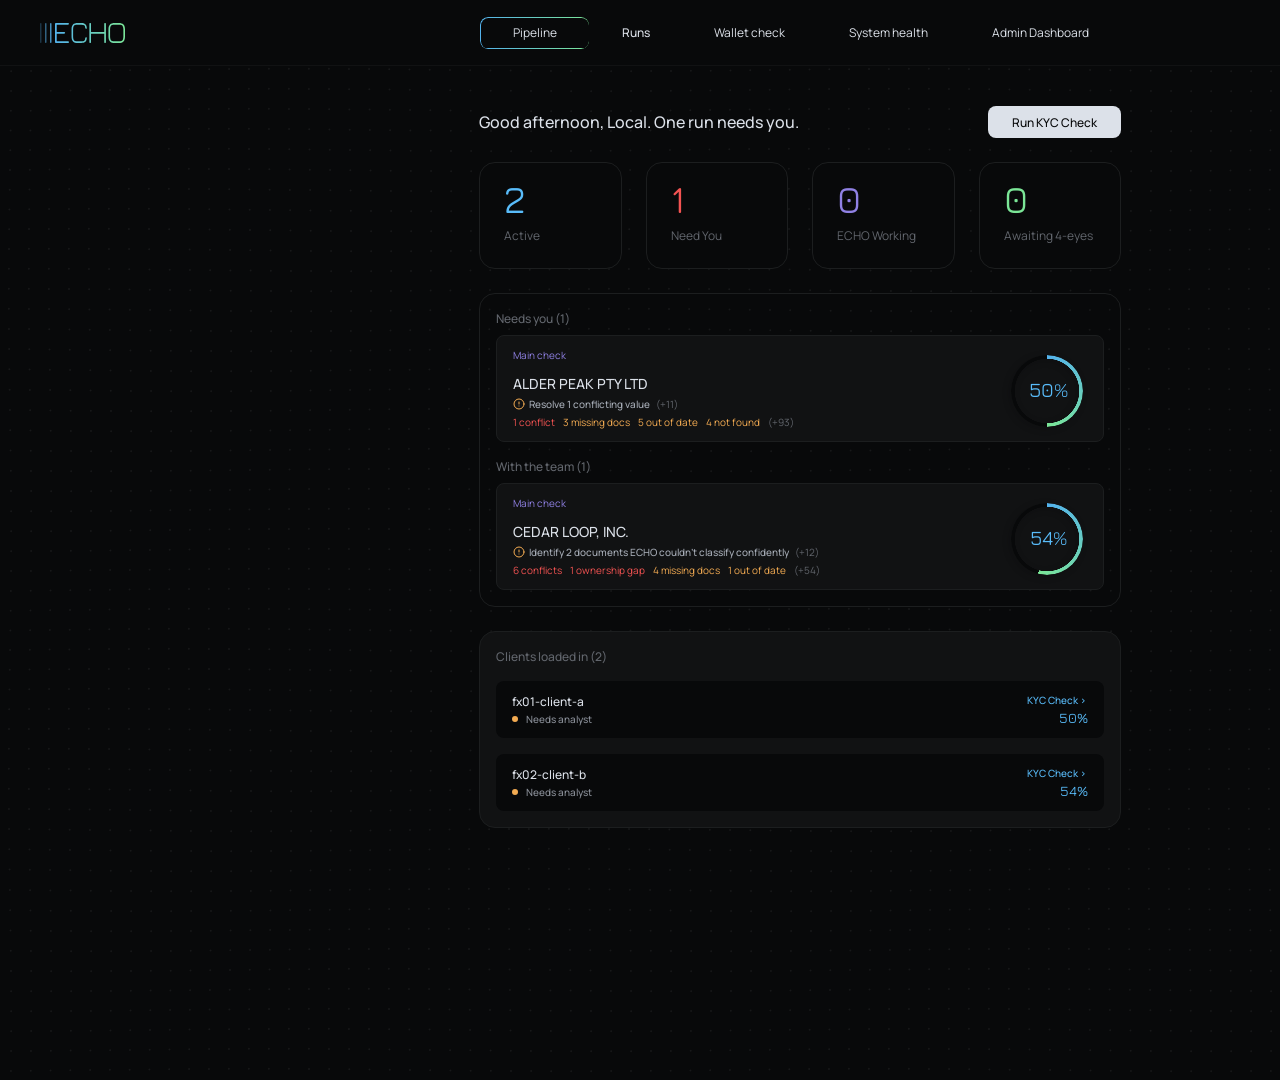
==== prototypes/general-information.html @ 215cb336 "Echo: design system and clickable prototype (sample data only) Co-Authored-By: Claude Sonnet 5.5 <no" ====
<!doctype html>
<html lang="en"><head><meta charset="utf-8"><title>Echo — Runs / General information (redesign prototype)</title>
<meta name="viewport" content="width=1920">
<link rel="stylesheet" href="../design-system/fonts.css">
<link rel="stylesheet" href="../design-system/tokens.css"><link rel="stylesheet" href="../design-system/components.css">
<style>
  body { margin: 0; background: var(--color-surface-base); }
  .gi { display: flex; flex-direction: column; gap: var(--space-24); flex: 1; min-width: 0; padding: var(--space-24); }
  .gi-head { display: flex; align-items: flex-start; justify-content: space-between; gap: var(--space-16); }
  [hidden] { display: none !important; }
  /* header "acting as" select: fixed width (the widest name) so the header never moves when another person is picked */
  .app-header [data-sel="acting"] { flex: none; width: 162px; }
  .app-header [data-sel="acting"] .select { width: 100%; justify-content: space-between; }
  /* prototype only: the design frames are a fixed 1920 wide; here they stretch to the browser window (content stays centred and keeps its drawn widths) */
  .screen-pipeline, .screen-runs-ownership, .screen-wallet { width: 100%; min-width: 1600px; }
  /* prototype: screens must not clip, so the sticky header and the Recent Runs panel can stay in view */
  .screen-pipeline, .screen-wallet { overflow: visible; }
  /* prototype: Recent Runs takes the height of the window (below the header, with the same 24 margins), stays in view while the page scrolls and does not depend on the other frames */
  .screen-runs-ownership { overflow: visible; }
  .screen-runs-ownership .runs-content { align-items: flex-start; }
  .screen-runs-ownership .panel--side { position: sticky; top: calc(var(--layout-header-height) + var(--space-24)); align-self: flex-start; box-sizing: border-box; height: calc(100vh - var(--layout-header-height) - var(--space-24) - var(--space-24)); overflow: auto; }
  .muted { color: var(--color-text-secondary); }
</style>
</head><body>
<div data-screen="runs" hidden>
<div class="screen-runs-ownership" style="height:auto">
  <header class="app-header app-header--sticky">
    <div class="app-header__logo"><img src="../design-system/assets/logo.svg" alt="Echo"></div>
    <nav class="app-header__nav"><button type="button" class="nav-pill" data-nav="pipeline">Pipeline</button><button type="button" class="nav-pill nav-pill--alt nav-pill--medium is-active" data-nav="runs">Runs</button><button type="button" class="nav-pill" data-nav="wallet">Wallet check</button><button type="button" class="nav-pill" data-nav="system">System health</button><button type="button" class="nav-pill" data-nav="admin">Admin Dashboard</button></nav>
    <div class="select-wrap" data-sel="acting" data-value="Local Developer"><button type="button" class="select" aria-expanded="false"><span class="select__label select__label--value" data-sel-label>Local Developer</span><img class="select__chevron" src="../design-system/assets/select-chevron-down.svg" alt=""></button><div class="select-menu" hidden><div class="select-menu__item" data-v="Dev Analyst">Dev Analyst</div><div class="select-menu__item" data-v="Dev Approver">Dev Approver</div><div class="select-menu__item is-selected" data-v="Local Developer">Local Developer</div></div></div>
  </header>
  <main class="screen__content runs-content">
    <div class="panel panel--side">
      <span class="panel__caption">Recent Runs</span>
      <div class="row-card row-card--run row-card--fill is-active" style="flex-wrap:wrap;row-gap:var(--space-6)"><div class="row-card__main stack--g2"><span class="type-title-12">CEDAR LOOP, INC.</span><span class="type-label-10 text-secondary">Needs analyst</span></div><span class="type-numeral-14 text-accent">54%</span><span class="pill pill--danger" style="flex:1 0 100%;justify-content:flex-start;gap:var(--space-4)">Risk High · 1 factor · provisional</span></div>
      <div class="row-card row-card--run row-card--fill"><div class="row-card__main stack--g2"><span class="type-title-12">ALDER PEAK PTY LTD</span><span class="type-label-10 text-secondary">Needs analyst</span></div><span class="type-numeral-14 text-accent">50%</span></div>
    </div>
    <div class="runs-main">
      <div class="panel panel--gradient summary-card" style="width:1196px">
        <div class="summary-steps">
          <div class="donut">
            <div class="donut__label"><span class="donut__value text-accent">54<span class="numeral-light">%</span></span><span class="donut__caption text-success">78 out of 144</span></div>
            <span class="donut__dyn" style="--pct:54"></span>
          </div>
          <div class="summary-info">
            <div class="summary-info__head">
              <span class="type-heading-16">CEDAR LOOP, INC.</span>
              <div class="hstack hstack--g16">
                <button type="button" class="btn btn--outline btn--has-icon"><span class="icon icon--download"></span><span class="btn__label">Checklist.docx</span></button>
                <button type="button" class="btn btn--cta">Re-Run KYC Check</button>
              </div>
            </div>
            <div class="open-issues">
              <span class="panel__caption">Still Open:</span>
              <div class="open-issues__cols">
                <div class="open-issues__col">
                  <span class="open-issues__line text-danger">6 conflicting values</span>
                  <span class="open-issues__line text-danger">1 ownership structure incomplete</span>
                  <span class="open-issues__line text-warning">4 missing documents</span>
                  <span class="open-issues__line text-warning">1 out-of-date document</span>
                </div>
                <div class="open-issues__col">
                  <span class="open-issues__line text-warning">7 values not found</span>
                  <span class="open-issues__line text-warning">2 parties or wallets not screened</span>
                  <span class="open-issues__line text-warning">3 need analyst approval (one source)</span>
                  <span class="open-issues__line text-warning">6 need analyst approval (client-declared only)</span>
                </div>
                <div class="open-issues__col">
                  <span class="open-issues__line text-warning">1 unclear reading</span>
                  <span class="open-issues__line text-warning">4 drafts to accept or edit</span>
                  <span class="open-issues__line text-warning">29 items for the analyst to write</span>
                  <span class="open-issues__line text-warning">2 inconsistencies to check</span>
                </div>
              </div>
            </div>
          </div>
        </div>
        <div class="stepper" style="width:1130px">
          <i class="stepper__line stepper__line--1 stepper__line--brand"></i>
          <i class="stepper__line stepper__line--2 stepper__line--brand"></i>
          <i class="stepper__line stepper__line--3 stepper__line--to-current"></i>
          <i class="stepper__line stepper__line--4"></i>
          <i class="stepper__line stepper__line--5"></i>
          <i class="stepper__line stepper__line--6"></i>
          <div class="stepper__step stepper__step--1"><div class="step__icon step__icon--done"></div><span class="step__label text-accent">Triggered</span></div>
          <div class="stepper__step stepper__step--2"><div class="step__icon step__icon--done"></div><span class="step__label text-accent">Gathering documents</span></div>
          <div class="stepper__step stepper__step--3"><div class="step__icon step__icon--done"></div><span class="step__label text-accent">ECHO processing</span></div>
          <div class="stepper__step stepper__step--4"><div class="step__icon step__icon--current"></div><span class="step__label text-warning">Needs analyst</span></div>
          <div class="stepper__step stepper__step--5"><div class="step__icon step__icon--pending"></div><span class="step__label text-muted">Awaiting review</span></div>
          <div class="stepper__step stepper__step--6"><div class="step__icon step__icon--pending"></div><span class="step__label text-muted">Awaiting 4-eyes</span></div>
          <div class="stepper__step stepper__step--7"><div class="step__icon step__icon--pending"></div><span class="step__label text-muted">Approved</span></div>
        </div>
      </div>
      <div class="runs-lower">
        <div class="filter-list" style="max-width:218px">
          <div class="filter-item is-active" data-page="overview" data-name="Overview"><span>Overview</span></div>
          <div class="filter-item" data-page="general" data-name="General information"><span>General information</span><span class="dots"><span class="dot dot--danger"></span><span class="dot dot--warning"></span></span></div>
          <div class="filter-item" data-page="business" data-name="Business"><span>Business</span><span class="dots"><span class="dot dot--success"></span></span></div>
          <div class="filter-item" data-page="regulation" data-name="Regulation"><span>Regulation</span><span class="dots"><span class="dot dot--danger"></span><span class="dot dot--warning"></span></span></div>
          <div class="filter-item" data-page="ownership" data-name="Ownership"><span>Ownership</span><span class="dots"><span class="dot dot--danger"></span><span class="dot dot--warning"></span></span></div>
          <div class="filter-item" data-page="funds" data-name="Funds and wealth"><span>Funds and wealth</span><span class="dots"><span class="dot dot--warning"></span></span></div>
          <div class="filter-item" data-page="financials" data-name="Financials"><span>Financials</span><span class="dots"><span class="dot dot--danger"></span><span class="dot dot--warning"></span></span></div>
          <div class="filter-item" data-page="trading" data-name="Trading"><span>Trading</span><span class="dots"><span class="dot dot--success"></span></span></div>
          <div class="filter-item" data-page="comments" data-name="Comments"><span>Comments</span><span class="dots"><span class="dot dot--warning"></span></span></div>
          <div class="filter-item" data-page="wallets" data-name="Wallets"><span>Wallets</span><span class="dots"><span class="dot dot--danger"></span><span class="dot dot--warning"></span></span></div>
          <div class="filter-item" data-page="country" data-name="Country risk"><span>Country risk</span><span class="dots"><span class="dot dot--danger"></span><span class="dot dot--warning"></span></span></div>
          <div class="filter-item" data-page="documents" data-name="Documents provided"><span>Documents provided</span><span class="dots"><span class="dot dot--danger"></span><span class="dot dot--warning"></span></span></div>
          <div class="filter-item" data-page="risk" data-name="Risk rating"><span>Risk rating</span><span class="dots"><span class="dot dot--warning"></span></span></div>
          <div class="filter-item" data-page="files" data-name="Files"><span>Files</span><span class="dots"><span class="dot dot--danger"></span><span class="dot dot--warning"></span></span></div>
          <div class="filter-item filter-item--plain" data-page="activity" data-name="Activity"><span>Activity</span></div>
        </div>
        <div class="page-wrap" style="flex:1;min-width:0">
        <div class="runs-stack" data-page-section="overview">
          <div class="panel panel--gradient detail-card">
            <div class="detail-title">
              <div class="stack stack--g4"><span class="detail-title__title">Review and approval</span><span class="detail-title__sub">66 items are still open: resolve them before sending the run for review.</span></div>
              <span class="toggle-field"><button type="button" class="toggle" role="switch" aria-checked="false"></button><span>Show personal details</span></span>
            </div>
            <div class="notice notice--warning">
              <div class="notice__headline">This run needs 4-eyes approval: the first approval sends it to a second approver.</div>
              <div class="type-paragraph-12 text-label">48 parties have no World-Check report: <span class="pill pill--tag" data-pii="PERSON_3"><span class="pill__label">{PERSON_3}</span></span>, <span class="pill pill--tag" data-pii="PERSON_10"><span class="pill__label">{PERSON_10}</span></span>, Marlow Finance Holdings Limited, <span class="pill pill--tag" data-pii="PERSON_18"><span class="pill__label">{PERSON_18}</span></span>, Series A Investors and 43 more.<br>
Wallet {WALLET_ADDRESS} needs an exposure assessment: rule “Sanctioned, TF &amp; CSAM (Criminal Organization)”; rule “Sanctioned, TF &amp; CSAM (Terrorism)”.<br>
The ownership structure has 4 gaps that could hide a UBO.<br>
The risk rating is High (1 factor ticked).<br>
Factor 12 (High-Risk Third Country nexus (UBO, ownership entities, directors)) was ticked by ECHO's rule and cleared by Local developer.</div>
            </div>
            <div class="detail-card__note">Only an assignee of this run can send it for review.</div>
          </div>
          <div class="panel panel--gradient detail-card detail-card--flush">
            <div class="detail-title"><span class="detail-title__title">What you need to do</span></div>
            <div class="action-list">
<div class="action-row"><div class="action-row__main"><span class="dot dot--warning"></span><span>Identify 2 documents ECHO couldn't classify confidently</span></div><span class="action-row__link" data-goto="Files">Go to Files &gt; </span></div>
<div class="action-row"><div class="action-row__main"><span class="dot dot--warning"></span><span>Resolve 6 conflicting values</span></div></div>
<div class="action-row"><div class="action-row__main"><span class="dot dot--warning"></span><span>48 parties have no World-Check report</span></div><span class="action-row__link" data-goto="Ownership">Go to Ownership &gt; </span></div>
<div class="action-row"><div class="action-row__main"><span class="dot dot--warning"></span><span>6 items weren't found in the documents</span></div></div>
<div class="action-row"><div class="action-row__main"><span class="dot dot--warning"></span><span>1 document is out of date</span></div></div>
<div class="action-row"><div class="action-row__main"><span class="dot dot--warning"></span><span>Check 1 value ECHO couldn't read clearly</span></div></div>
<div class="action-row"><div class="action-row__main"><span class="dot dot--warning"></span><span>Check 9 values found in only one source</span></div></div>
<div class="action-row"><div class="action-row__main"><span class="dot dot--warning"></span><span>Resolve a gap in the ownership graph that could hide a UBO</span></div><span class="action-row__link" data-goto="Ownership">Go to Ownership &gt; </span></div>
<div class="action-row"><div class="action-row__main"><span class="dot dot--warning"></span><span>Confirm the ownership graph</span></div><span class="action-row__link" data-goto="Ownership">Go to Ownership &gt; </span></div>
<div class="action-row"><div class="action-row__main"><span class="dot dot--warning"></span><span>Answer 5 items only a person can fill</span></div></div>
<div class="action-row"><div class="action-row__main"><span class="dot dot--warning"></span><span>15 documents to request from the client</span></div><span class="action-row__link" data-goto="Documents provided">Go to Documents provided &gt; </span></div>
<div class="action-row"><div class="action-row__main"><span class="dot dot--warning"></span><span>Write the exposure assessment for 1 wallet with sanctions-related exposure</span></div><span class="action-row__link" data-goto="Wallets">Go to Wallets &gt; </span></div>
<div class="action-row"><div class="action-row__main"><span class="dot dot--warning"></span><span>Review 3 inconsistencies</span></div></div>
            </div>
            <div class="detail-card__note">Still to come: reading what each World-Check report found, and the risk rating (section 15)</div>
          </div>
        </div>
        <section class="panel gi" data-page-section="business" hidden>
          <div class="gi-head">
            <div class="stack stack--g4"><h2 class="type-heading-14" style="margin:0">Business</h2>
              <span class="type-label-10 muted">6 of 6 need nothing from you. Click an item for why it has its status; click a source to see the page.</span></div>
            <span class="toggle-field"><button type="button" class="toggle" role="switch" aria-checked="false"></button><span>Show personal details</span></span>
          </div>
          <div class="field-group"><div class="field-group__title">Settled</div>
            <div class="field-list">
      <div class="field-row is-interactive" data-label="History of the company">
        <div class="field-row__label"><span class="field-row__caret"></span><span>History of the company</span></div>
        <div class="field-row__main"><div class="field-row__value field-row__value--clamp">Sample text: a short history of the company. It was incorporated in a US state, is owned by a parent holding company and was formed to offer payment and trading services to institutional clients. Operations started the same year, with the team building its technology and onboarding the first institutional relationships and banking counterparties.</div><div class="chips"><button type="button" class="chip" data-source>Account opening form p.4 · image</button></div></div>
        <div class="field-row__status"><span class="pill pill--neutral">Declared</span></div>
        <div class="field-row__detail"><span class="type-title-12">Declared by the client</span><span class="field-row__why">Taken from the client's own form; no document is needed for this field.</span><button type="button" class="btn btn--outline field-row__btn" data-source><span class="btn__label">Show the source pages ›</span></button></div>
      </div>
      <div class="field-row is-interactive" data-label="Description of activities">
        <div class="field-row__label"><span class="field-row__caret"></span><span>Description of activities</span></div>
        <div class="field-row__main"><div class="field-row__value field-row__value--clamp">Sample text: a description of what the company does. It arranges currency conversions and cross-border transfers and offers digital-asset on-ramp and off-ramp services through vetted liquidity providers. It does not take retail deposits and does not operate as a deposit-taking institution.</div><div class="chips"><button type="button" class="chip" data-source>Account opening form p.4 · image</button></div></div>
        <div class="field-row__status"><span class="pill pill--neutral">Declared</span></div>
        <div class="field-row__detail"><span class="type-title-12">Declared by the client</span><span class="field-row__why">Taken from the client's own form; no document is needed for this field.</span><button type="button" class="btn btn--outline field-row__btn" data-source><span class="btn__label">Show the source pages ›</span></button></div>
      </div>
      <div class="field-row is-interactive" data-label="Type of customers onboarded">
        <div class="field-row__label"><span class="field-row__caret"></span><span>Type of customers onboarded</span></div>
        <div class="field-row__main"><div class="field-row__value">Institutional</div><div class="chips"><button type="button" class="chip" data-source>Account opening form p.4 · image</button></div></div>
        <div class="field-row__status"><span class="pill pill--neutral">Declared</span></div>
        <div class="field-row__detail"><span class="type-title-12">Declared by the client</span><span class="field-row__why">Taken from the client's own form; no document is needed for this field.</span><button type="button" class="btn btn--outline field-row__btn" data-source><span class="btn__label">Show the source pages ›</span></button></div>
      </div>
      <div class="field-row is-interactive" data-label="Is the entity operational?">
        <div class="field-row__label"><span class="field-row__caret"></span><span>Is the entity operational?</span></div>
        <div class="field-row__main"><div class="field-row__value">Yes</div><div class="chips"><button type="button" class="chip" data-source>Financial statements p.8 · text <span class="chip__ok">✓</span></button><button type="button" class="chip" data-source>Incumbency / good standing p.1 · text <span class="chip__ok">✓</span></button><button type="button" class="chip" data-source>Financial statements p.8 · text <span class="chip__ok">✓</span></button><button type="button" class="chip" data-source>Account opening form p.4 · image</button><button type="button" class="chip" data-source>Financial statements p.1 · text <span class="chip__ok">✓</span></button></div></div>
        <div class="field-row__status"><span class="pill pill--success">Confirmed</span></div>
        <div class="field-row__detail"><span class="type-title-12">Confirmed</span><span class="field-row__why">The sources agree on this value.</span><button type="button" class="btn btn--outline field-row__btn" data-source><span class="btn__label">Show the source pages ›</span></button></div>
      </div>
      <div class="field-row is-interactive" data-label="Purpose of the relationship">
        <div class="field-row__label"><span class="field-row__caret"></span><span>Purpose of the relationship</span></div>
        <div class="field-row__main"><div class="field-row__value">OTC trading and liquidity services for digital assets, primarily spot conversions between stablecoins and fiat (USD)</div><div class="chips"><button type="button" class="chip" data-source>Account opening form p.4 · image</button></div></div>
        <div class="field-row__status"><span class="pill pill--neutral">Declared</span></div>
        <div class="field-row__detail"><span class="type-title-12">Declared by the client</span><span class="field-row__why">Taken from the client's own form; no document is needed for this field.</span><button type="button" class="btn btn--outline field-row__btn" data-source><span class="btn__label">Show the source pages ›</span></button></div>
      </div>
      <div class="field-row is-interactive" data-label="Countries of business">
        <div class="field-row__label"><span class="field-row__caret"></span><span>Countries of business</span></div>
        <div class="field-row__main"><div class="field-row__value">United States; Brazil</div><div class="chips"><button type="button" class="chip" data-source>Account opening form p.5 · image</button></div></div>
        <div class="field-row__status"><span class="pill pill--neutral">Declared</span></div>
        <div class="field-row__detail"><span class="type-title-12">Declared by the client</span><span class="field-row__why">Taken from the client's own form; no document is needed for this field.</span><button type="button" class="btn btn--outline field-row__btn" data-source><span class="btn__label">Show the source pages ›</span></button></div>
      </div>
            </div></div>
        </section>
        <section class="panel gi" data-page-section="regulation" hidden>
          <div class="gi-head">
            <div class="stack stack--g4"><h2 class="type-heading-14" style="margin:0">Regulation</h2>
              <span class="type-label-10 muted">3 of 6 need nothing from you. Click an item for why it has its status; click a source to see the page.</span></div>
            <span class="toggle-field"><button type="button" class="toggle" role="switch" aria-checked="false"></button><span>Show personal details</span></span>
          </div>
          <div class="field-group"><div class="field-group__title">Needs a look</div>
            <div class="field-list">
      <div class="field-row is-interactive" data-label="Licensing / registration number">
        <div class="field-row__label"><span class="field-row__caret"></span><span>Licensing / registration number <span class="field-row__req">*</span></span></div>
        <div class="field-row__main"><div class="field-row__value">MSB Registration Number {REG_NUMBER_1} (evidence of regulation and the Account Opening Form); NMLS ID {REG_NUMBER_2} (evidence of regulation)</div><div class="chips"><button type="button" class="chip" data-source>Evidence of regulation p.1 · text <span class="chip__ok">✓</span></button><button type="button" class="chip" data-source>Account opening form p.5 · image</button><button type="button" class="chip" data-source>Evidence of regulation p.1 · image</button></div></div>
        <div class="field-row__status"><button type="button" class="pill pill--warning pill--action" data-status>Single source ›</button></div>
        <div class="field-row__detail"><span class="type-title-12">Only declared by the client</span><span class="field-row__why">Only declared by the client; not yet evidenced by an independent document.</span><button type="button" class="btn btn--outline field-row__btn" data-source><span class="btn__label">Show the source pages ›</span></button></div>
      </div>
      <div class="field-row is-interactive" data-label="Evidence of regulation (documents or weblinks)">
        <div class="field-row__label"><span class="field-row__caret"></span><span>Evidence of regulation (documents or weblinks)</span></div>
        <div class="field-row__main"><div class="field-row__value field-row__value--clamp">Sample text: a transcript of a financial regulator's registration page for the company, showing an initial registration with signature and received dates. No web address is shown on the page.<br><br>Sample text: a licensing register page for the company showing its identifier and one active state licence with no regulatory actions. The page shows no extract or print date and no register URL.</div><div class="chips"><button type="button" class="chip" data-source>Evidence of regulation p.1 · text <span class="chip__ok">✓</span></button><button type="button" class="chip" data-source>Evidence of regulation p.1 · image</button></div></div>
        <div class="field-row__status"><button type="button" class="pill pill--role pill--action" data-status>Draft to accept ›</button></div>
        <div class="field-row__detail"><span class="type-title-12">Draft written by ECHO</span><span class="field-row__why">ECHO wrote this from the documents; an analyst needs to accept or edit it.</span><button type="button" class="btn btn--outline field-row__btn" data-source><span class="btn__label">Show the source pages ›</span></button></div>
      </div>
      <div class="field-row is-interactive" data-label="Proceedings in the last 10 years">
        <div class="field-row__label"><span class="field-row__caret"></span><span>Proceedings in the last 10 years <span class="field-row__req">*</span></span></div>
        <div class="field-row__main"><div class="field-row__value">No</div><div class="chips"><button type="button" class="chip" data-source>Account opening form p.5 · image</button></div></div>
        <div class="field-row__status"><button type="button" class="pill pill--warning pill--action" data-status>Single source ›</button></div>
        <div class="field-row__detail"><span class="type-title-12">Only declared by the client</span><span class="field-row__why">Only declared by the client; not yet evidenced by an independent document.</span><button type="button" class="btn btn--outline field-row__btn" data-source><span class="btn__label">Show the source pages ›</span></button></div>
      </div>
            </div></div>
          <div class="field-group"><div class="field-group__title">Settled</div>
            <div class="field-list">
      <div class="field-row is-interactive" data-label="Authorised or regulated?">
        <div class="field-row__label"><span class="field-row__caret"></span><span>Authorised or regulated? <span class="field-row__req">*</span></span></div>
        <div class="field-row__main"><div class="field-row__value">Yes</div><div class="chips"><button type="button" class="chip" data-source>Evidence of regulation p.1 · text <span class="chip__ok">✓</span></button><button type="button" class="chip" data-source>Account opening form p.5 · image</button><button type="button" class="chip" data-source>Evidence of regulation p.1 · image</button></div></div>
        <div class="field-row__status"><span class="pill pill--success">Confirmed</span></div>
        <div class="field-row__detail"><span class="type-title-12">Confirmed</span><span class="field-row__why">The sources agree on this value.</span><button type="button" class="btn btn--outline field-row__btn" data-source><span class="btn__label">Show the source pages ›</span></button></div>
      </div>
      <div class="field-row is-interactive" data-label="Regulator and category">
        <div class="field-row__label"><span class="field-row__caret"></span><span>Regulator and category</span></div>
        <div class="field-row__main"><div class="field-row__value">Federal financial regulator - money services business (money transmitter) (evidence of regulation and the Account Opening Form); State - money transmitter licence (evidence of regulation and the Account Opening Form)</div><div class="chips"><button type="button" class="chip" data-source>Evidence of regulation p.1 · text <span class="chip__ok">✓</span></button><button type="button" class="chip" data-source>Account opening form p.5 · image</button><button type="button" class="chip" data-source>Evidence of regulation p.1 · image</button></div></div>
        <div class="field-row__status"><span class="pill pill--success">Confirmed</span></div>
        <div class="field-row__detail"><span class="type-title-12">Confirmed</span><span class="field-row__why">The sources agree on this value.</span><button type="button" class="btn btn--outline field-row__btn" data-source><span class="btn__label">Show the source pages ›</span></button></div>
      </div>
      <div class="field-row is-interactive" data-label="If not regulated, rationale">
        <div class="field-row__label"><span class="field-row__caret"></span><span>If not regulated, rationale</span></div>
        <div class="field-row__main"><div class="field-row__value is-empty">—</div></div>
        <div class="field-row__status"><span class="pill pill--neutral">Not applicable</span></div>
        <div class="field-row__detail"><span class="type-title-12">Not applicable</span><span class="field-row__why">This field does not apply to this client.</span></div>
      </div>
            </div></div>
        </section>
        <section class="panel gi" data-page-section="funds" hidden>
          <div class="gi-head">
            <div class="stack stack--g4"><h2 class="type-heading-14" style="margin:0">Source of funds and wealth</h2>
              <span class="type-label-10 muted">0 of 2 need nothing from you. Click an item for why it has its status; click a source to see the page.</span></div>
            <span class="toggle-field"><button type="button" class="toggle" role="switch" aria-checked="false"></button><span>Show personal details</span></span>
          </div>
          <div class="field-group"><div class="field-group__title">Needs a look</div>
            <div class="field-list">
      <div class="field-row is-interactive" data-label="Source of funds: information and evidence">
        <div class="field-row__label"><span class="field-row__caret"></span><span>Source of funds: information and evidence</span></div>
        <div class="field-row__main"><div class="field-row__value field-row__value--clamp">Sample text: a bank statement for the company's settlement account for one month, showing credits from internal transfers and debits from outgoing wires, with the balance before and after.<br><br>Sample text: a balance sheet at a half-year date showing cash, crypto assets, receivables, liabilities and equity. No currency is stated.<br><br>Sample text: annual accounts showing net operating revenue made up of commission income and payment revenue, net income for the year and cash held as bank demand deposits.<br><br>Sample text: the account opening form states that funds come from client transaction fees and commissions and from capital contributions from the parent company. No figures or dates are given.</div><div class="chips"><button type="button" class="chip" data-source>Financial statements p.11 · text <span class="chip__ok">✓</span></button><button type="button" class="chip" data-source>Financial statements p.5 · text <span class="chip__ok">✓</span></button><button type="button" class="chip" data-source>Account opening form p.7 · image</button><button type="button" class="chip" data-source>Financial statements p.1 · text <span class="chip__ok">✓</span></button></div></div>
        <div class="field-row__status"><button type="button" class="pill pill--role pill--action" data-status>Draft to accept ›</button></div>
        <div class="field-row__detail"><span class="type-title-12">Draft written by ECHO</span><span class="field-row__why">ECHO wrote this from the documents; an analyst needs to accept or edit it.</span><button type="button" class="btn btn--outline field-row__btn" data-source><span class="btn__label">Show the source pages ›</span></button></div>
      </div>
      <div class="field-row is-interactive" data-label="Source of wealth: information and evidence (per UBO)">
        <div class="field-row__label"><span class="field-row__caret"></span><span>Source of wealth: information and evidence (per UBO)</span></div>
        <div class="field-row__main"><div class="field-row__value is-empty">—</div></div>
        <div class="field-row__status"><button type="button" class="pill pill--danger pill--action" data-status>Not enough evidence ›</button></div>
        <div class="field-row__detail"><span class="type-title-12">Not enough evidence</span><span class="field-row__why">The documents do not give ECHO enough evidence to draft this field.</span></div>
      </div>
            </div></div>
        </section>
        <section class="panel gi" data-page-section="financials" hidden>
          <div class="gi-head">
            <div class="stack stack--g4"><h2 class="type-heading-14" style="margin:0">Financials</h2>
              <span class="type-label-10 muted">0 of 2 need nothing from you. Click an item for why it has its status; click a source to see the page.</span></div>
            <span class="toggle-field"><button type="button" class="toggle" role="switch" aria-checked="false"></button><span>Show personal details</span></span>
          </div>
          <div class="field-group"><div class="field-group__title">Needs a look</div>
            <div class="field-list">
      <div class="field-row is-interactive" data-label="Accounts: period, auditor, currency">
        <div class="field-row__label"><span class="field-row__caret"></span><span>Accounts: period, auditor, currency</span></div>
        <div class="field-row__main"><div class="field-row__value">Year ended 2025-12-31; auditor: -; currency: USD</div><div class="chips"><button type="button" class="chip" data-source>Financial statements p.3 · text <span class="chip__ok">✓</span></button><button type="button" class="chip" data-source>Financial statements p.3 · text <span class="chip__ok">✓</span></button></div></div>
        <div class="field-row__status"><button type="button" class="pill pill--warning pill--action" data-status>Unclear ›</button></div>
        <div class="field-row__detail"><span class="type-title-12">Unclear</span><span class="field-row__why">The sources do not give a clear value for this field.</span><button type="button" class="btn btn--outline field-row__btn" data-source><span class="btn__label">Show the source pages ›</span></button></div>
      </div>
      <div class="field-row is-interactive" data-label="Analysis of the accounts">
        <div class="field-row__label"><span class="field-row__caret"></span><span>Analysis of the accounts</span></div>
        <div class="field-row__main"><div class="field-row__value field-row__value--clamp">Sample text: a single-page balance sheet at a half-year date with no income statement, so revenue and profit are not shown. It lists total assets, mainly cash, and total liabilities, mainly amounts payable to clients, with the equity made up of share capital and retained earnings.<br><br>Sample text: annual accounts for the year to 31 December showing net operating revenue and net income against the previous year. No audit report or going-concern note is included. The ownership notes differ from each other, and the statement of changes in equity does not match the balance sheet.<br><br>Sample text: a statement of operations for the six months to 30 June showing total revenue, cost of services, operating income, income tax and net income. No balance sheet or audit opinion is shown.</div><div class="chips"><button type="button" class="chip" data-source>Financial statements p.12 · text <span class="chip__ok">✓</span></button><button type="button" class="chip" data-source>Financial statements p.12 · text <span class="chip__ok">✓</span></button><button type="button" class="chip" data-source>Financial statements p.1 · text <span class="chip__ok">✓</span></button></div></div>
        <div class="field-row__status"><button type="button" class="pill pill--role pill--action" data-status>Draft to accept ›</button></div>
        <div class="field-row__detail"><span class="type-title-12">Draft written by ECHO</span><span class="field-row__why">ECHO wrote this from the documents; an analyst needs to accept or edit it.</span><button type="button" class="btn btn--outline field-row__btn" data-source><span class="btn__label">Show the source pages ›</span></button></div>
      </div>
            </div></div>
          <div class="field-group">
            <div class="stack stack--g4"><span class="detail-title__title">Key financial figures</span><span class="type-label-10 muted">Year to 31 Dec 2025 · USD · auditor not stated</span>
              <span class="type-label-10 muted">As printed in the accounts, in their own units; brackets are negatives. ECHO checks the arithmetic but never adds anything up. Click a figure to see its page.</span></div>
            <div class="data-table data-table--fig" style="--table-cols: 1.6fr 1fr 1fr 0.7fr 1.1fr">
    <div class="data-table__row data-table__row--head"><div class="data-table__cell"></div><div class="data-table__cell data-table__cell--num">Year to 31 Dec 2025</div><div class="data-table__cell data-table__cell--num">Year to 31 Dec 2024</div><div class="data-table__cell data-table__cell--num">Change</div><div class="data-table__cell data-table__cell--num">Interim to 30 Jun 2026<span class="fin-sub">shown, not compared</span></div></div>
    <div class="data-table__row"><div class="fin-group">Income statement</div></div>
    <div class="data-table__row"><div class="data-table__cell"><span class="fin-label">Revenue</span></div><div class="data-table__cell data-table__cell--num"><button type="button" class="fin-num" data-field="Revenue · 2025">6,100<span class="dot dot--success"></span></button></div><div class="data-table__cell data-table__cell--num"><button type="button" class="fin-num" data-field="Revenue · 2024">3,400<span class="dot dot--success"></span></button></div><div class="data-table__cell data-table__cell--num"><span class="fin-plain">+79%</span></div><div class="data-table__cell data-table__cell--num"><span class="fin-plain">2,400</span></div></div>
    <div class="data-table__row"><div class="data-table__cell"><span class="fin-label">Cost of sales</span></div><div class="data-table__cell data-table__cell--num"><button type="button" class="fin-num" data-field="Cost of sales · 2025">(1,800)<span class="dot dot--success"></span></button></div><div class="data-table__cell data-table__cell--num"><button type="button" class="fin-num" data-field="Cost of sales · 2024">(900)<span class="dot dot--success"></span></button></div><div class="data-table__cell data-table__cell--num"><span class="fin-plain">+100%</span></div><div class="data-table__cell data-table__cell--num"><span class="fin-plain">(120)</span></div></div>
    <div class="data-table__row"><div class="data-table__cell"><span class="fin-label">Gross profit</span></div><div class="data-table__cell data-table__cell--num"><button type="button" class="fin-num" data-field="Gross profit · 2025">4,300<span class="dot dot--success"></span></button></div><div class="data-table__cell data-table__cell--num"><button type="button" class="fin-num" data-field="Gross profit · 2024">2,500<span class="dot dot--success"></span></button></div><div class="data-table__cell data-table__cell--num"><span class="fin-plain">+72%</span></div><div class="data-table__cell data-table__cell--num"><span class="fin-plain">2,280</span></div></div>
    <div class="data-table__row"><div class="data-table__cell"><span class="fin-label">Net profit or loss</span></div><div class="data-table__cell data-table__cell--num"><button type="button" class="fin-num" data-field="Net profit or loss · 2025">4,100<span class="dot dot--danger"></span></button></div><div class="data-table__cell data-table__cell--num"><button type="button" class="fin-num" data-field="Net profit or loss · 2024">2,450<span class="dot dot--danger"></span></button></div><div class="data-table__cell data-table__cell--num"></div><div class="data-table__cell data-table__cell--num"><span class="fin-plain">1,800</span></div></div>
    <div class="data-table__row"><div class="fin-group">Balance sheet</div></div>
    <div class="data-table__row"><div class="data-table__cell"><span class="fin-label">Total current assets</span></div><div class="data-table__cell data-table__cell--num"><button type="button" class="fin-num" data-field="Total current assets · 2025">6,500<span class="dot dot--success"></span></button></div><div class="data-table__cell data-table__cell--num"><button type="button" class="fin-num" data-field="Total current assets · 2024">2,480<span class="dot dot--success"></span></button></div><div class="data-table__cell data-table__cell--num"><span class="fin-plain">+162%</span></div><div class="data-table__cell data-table__cell--num"><span class="fin-plain">38,700</span></div></div>
    <div class="data-table__row"><div class="data-table__cell"><span class="fin-label">Total assets</span></div><div class="data-table__cell data-table__cell--num"><button type="button" class="fin-num" data-field="Total assets · 2025">6,700<span class="dot dot--success"></span></button></div><div class="data-table__cell data-table__cell--num"><button type="button" class="fin-num" data-field="Total assets · 2024">2,480<span class="dot dot--success"></span></button></div><div class="data-table__cell data-table__cell--num"><span class="fin-plain">+170%</span></div><div class="data-table__cell data-table__cell--num"><span class="fin-plain">39,000</span></div></div>
    <div class="data-table__row"><div class="data-table__cell"><span class="fin-label">Total current liabilities</span></div><div class="data-table__cell data-table__cell--num"><button type="button" class="fin-num is-missing" data-field="Total current liabilities · 2025">not found<span class="dot dot--warning"></span></button></div><div class="data-table__cell data-table__cell--num"><button type="button" class="fin-num is-missing" data-field="Total current liabilities · 2024">not found<span class="dot dot--warning"></span></button></div><div class="data-table__cell data-table__cell--num"></div><div class="data-table__cell data-table__cell--num"><span class="fin-plain">30,600</span></div></div>
    <div class="data-table__row"><div class="data-table__cell"><span class="fin-label">Total liabilities</span></div><div class="data-table__cell data-table__cell--num"><button type="button" class="fin-num" data-field="Total liabilities · 2025">200<span class="dot dot--success"></span></button></div><div class="data-table__cell data-table__cell--num"><button type="button" class="fin-num" data-field="Total liabilities · 2024">12<span class="dot dot--danger"></span></button></div><div class="data-table__cell data-table__cell--num"></div><div class="data-table__cell data-table__cell--num"><span class="fin-plain">30,600</span></div></div>
    <div class="data-table__row"><div class="data-table__cell"><span class="fin-label">Net assets</span></div><div class="data-table__cell data-table__cell--num"><button type="button" class="fin-num" data-field="Net assets · 2025">6,500<span class="dot dot--success"></span></button></div><div class="data-table__cell data-table__cell--num"><button type="button" class="fin-num" data-field="Net assets · 2024">2,470<span class="dot dot--danger"></span></button></div><div class="data-table__cell data-table__cell--num"></div><div class="data-table__cell data-table__cell--num"><span class="fin-plain">8,400</span></div></div>
            </div>
            <div class="fin-legend"><span><span class="dot dot--success"></span>confirmed</span><span><span class="dot dot--warning"></span>one source, unclear, not found or arithmetic to check</span><span><span class="dot dot--danger"></span>sources disagree</span></div>
          </div>
          <div class="field-group">
            <div class="stack stack--g4"><span class="detail-title__title">Bank statements</span>
              <span class="type-label-10 muted">Balances as printed on each statement. ECHO checks that opening + credits − debits = closing, and that the statements cover enough months.</span></div>
            <div class="data-table data-table--fig" style="--table-cols: 1.4fr 1.4fr 1fr 1fr 1fr 1fr">
              <div class="data-table__row data-table__row--head"><div class="data-table__cell">Account</div><div class="data-table__cell">Period</div><div class="data-table__cell data-table__cell--num">Opening balance</div><div class="data-table__cell data-table__cell--num">Total credits</div><div class="data-table__cell data-table__cell--num">Total debits</div><div class="data-table__cell data-table__cell--num">Closing balance</div></div>
              <div class="data-table__row"><div class="data-table__cell"><span class="fin-label">Sample Bank ••0000 USD</span></div><div class="data-table__cell"><span class="fin-label">1 Jul 2026 – 31 Jul 2026</span></div><div class="data-table__cell data-table__cell--num"><button type="button" class="fin-num" data-field="Opening balance">23,000.00<span class="dot dot--success"></span></button></div><div class="data-table__cell data-table__cell--num"><button type="button" class="fin-num" data-field="Total credits">9,750,000.00<span class="dot dot--success"></span></button></div><div class="data-table__cell data-table__cell--num"><button type="button" class="fin-num" data-field="Total debits">9,770,000.00<span class="dot dot--success"></span></button></div><div class="data-table__cell data-table__cell--num"><button type="button" class="fin-num" data-field="Closing balance">1,000.00<span class="dot dot--success"></span></button></div></div>
            </div>
            <div class="notice notice--warning"><div class="notice__row"><span>Documents missing: The statements cover 01 Jul 2026 to 31 Jul 2026: less than 3 consecutive months, which is not acceptable. Ask the client for the missing statements</span><button type="button" class="link-action link-action--light" data-goto="Documents provided">›</button></div></div>
            <div class="fin-legend"><span><span class="dot dot--success"></span>confirmed</span><span><span class="dot dot--warning"></span>one source, unclear, not found or arithmetic to check</span><span><span class="dot dot--danger"></span>sources disagree</span></div>
          </div>
        </section>
        <section class="panel gi" data-page-section="trading" hidden>
          <div class="gi-head">
            <div class="stack stack--g4"><h2 class="type-heading-14" style="margin:0">Trading with Orbis</h2>
              <span class="type-label-10 muted">4 of 4 need nothing from you. Click an item for why it has its status; click a source to see the page.</span></div>
            <span class="toggle-field"><button type="button" class="toggle" role="switch" aria-checked="false"></button><span>Show personal details</span></span>
          </div>
          <div class="field-group"><div class="field-group__title">Settled</div>
            <div class="field-list">
      <div class="field-row is-interactive" data-label="Orbis services used">
        <div class="field-row__label"><span class="field-row__caret"></span><span>Orbis services used</span></div>
        <div class="field-row__main"><div class="field-row__value">OTC trading and liquidity services for digital assets, primarily spot conversions between stablecoins and fiat (USD)</div><div class="chips"><button type="button" class="chip" data-source>Account opening form p.8 · image</button></div></div>
        <div class="field-row__status"><span class="pill pill--neutral">Declared</span></div>
        <div class="field-row__detail"><span class="type-title-12">Declared by the client</span><span class="field-row__why">Taken from the client's own form; no document is needed for this field.</span><button type="button" class="btn btn--outline field-row__btn" data-source><span class="btn__label">Show the source pages ›</span></button></div>
      </div>
      <div class="field-row is-interactive" data-label="Crypto assets expected">
        <div class="field-row__label"><span class="field-row__caret"></span><span>Crypto assets expected</span></div>
        <div class="field-row__main"><div class="field-row__value">USDT; USDC</div><div class="chips"><button type="button" class="chip" data-source>Account opening form p.8 · image</button></div></div>
        <div class="field-row__status"><span class="pill pill--neutral">Declared</span></div>
        <div class="field-row__detail"><span class="type-title-12">Declared by the client</span><span class="field-row__why">Taken from the client's own form; no document is needed for this field.</span><button type="button" class="btn btn--outline field-row__btn" data-source><span class="btn__label">Show the source pages ›</span></button></div>
      </div>
      <div class="field-row is-interactive" data-label="Monthly trading volume">
        <div class="field-row__label"><span class="field-row__caret"></span><span>Monthly trading volume</span></div>
        <div class="field-row__main"><div class="field-row__value">100M USD monthly</div><div class="chips"><button type="button" class="chip" data-source>Account opening form p.8 · image</button></div></div>
        <div class="field-row__status"><span class="pill pill--neutral">Declared</span></div>
        <div class="field-row__detail"><span class="type-title-12">Declared by the client</span><span class="field-row__why">Taken from the client's own form; no document is needed for this field.</span><button type="button" class="btn btn--outline field-row__btn" data-source><span class="btn__label">Show the source pages ›</span></button></div>
      </div>
      <div class="field-row is-interactive" data-label="Frequency of trades">
        <div class="field-row__label"><span class="field-row__caret"></span><span>Frequency of trades</span></div>
        <div class="field-row__main"><div class="field-row__value">50 trades per month</div><div class="chips"><button type="button" class="chip" data-source>Account opening form p.8 · image</button></div></div>
        <div class="field-row__status"><span class="pill pill--neutral">Declared</span></div>
        <div class="field-row__detail"><span class="type-title-12">Declared by the client</span><span class="field-row__why">Taken from the client's own form; no document is needed for this field.</span><button type="button" class="btn btn--outline field-row__btn" data-source><span class="btn__label">Show the source pages ›</span></button></div>
      </div>
            </div></div>
        </section>
        <section class="panel gi" data-page-section="comments" hidden>
          <div class="gi-head">
            <div class="stack stack--g4"><h2 class="type-heading-14" style="margin:0">AML/KYC comments</h2>
              <span class="type-label-10 muted">0 of 4 need nothing from you. Click an item for why it has its status; click a source to see the page.</span></div>
            <span class="toggle-field"><button type="button" class="toggle" role="switch" aria-checked="false"></button><span>Show personal details</span></span>
          </div>
          <div class="field-group"><div class="field-group__title">Needs a look</div>
            <div class="field-list">
      <div class="field-row is-interactive" data-label="AML / KYC policy information">
        <div class="field-row__label"><span class="field-row__caret"></span><span>AML / KYC policy information</span></div>
        <div class="field-row__main"><div class="field-row__value field-row__value--clamp">Sample text: the company's anti-money-laundering compliance programme, a multi-page document with a version history approved by the board. Risk assessment is covered in one section with weighted factors and a client score mapped to low, medium and high tiers, with an annual review. Customer due diligence, politically exposed person screening and ongoing monitoring each have their own section. Enhanced due diligence is triggered by a high score or specific events. A dedicated suspicious-activity reporting section is not on the pages shown.<br><br>Sample text: a sanctions compliance programme document. It is a sanctions-only programme and not a full AML/KYC policy. It covers a sanctions risk assessment and screening of entities, owners and account users, with periodic rescreening and monthly wallet monitoring. Suspicious-activity reporting is not covered.</div><div class="chips"><button type="button" class="chip" data-source>AML policy p.1 · text <span class="chip__ok">✓</span></button><button type="button" class="chip" data-source>AML policy p.1 · text <span class="chip__ok">✓</span></button></div></div>
        <div class="field-row__status"><button type="button" class="pill pill--role pill--action" data-status>Draft to accept ›</button></div>
        <div class="field-row__detail"><span class="type-title-12">Draft written by ECHO</span><span class="field-row__why">ECHO wrote this from the documents; an analyst needs to accept or edit it.</span><button type="button" class="btn btn--outline field-row__btn" data-source><span class="btn__label">Show the source pages ›</span></button></div>
      </div>
      <div class="field-row is-interactive" data-label="World-Check: general comments">
        <div class="field-row__label"><span class="field-row__caret"></span><span>World-Check: general comments</span></div>
        <div class="field-row__main"><div class="field-row__value is-empty">—</div></div>
        <div class="field-row__status"><button type="button" class="pill pill--danger pill--action" data-status>Not enough evidence ›</button></div>
        <div class="field-row__detail"><span class="type-title-12">Not enough evidence</span><span class="field-row__why">The documents do not give ECHO enough evidence to draft this field.</span></div>
      </div>
      <div class="field-row is-interactive" data-label="PEPs: comments">
        <div class="field-row__label"><span class="field-row__caret"></span><span>PEPs: comments <span class="field-row__req">*</span></span></div>
        <div class="field-row__main"><div class="field-row__value is-empty">—</div></div>
        <div class="field-row__status"><button type="button" class="pill pill--danger pill--action" data-status>Not enough evidence ›</button></div>
        <div class="field-row__detail"><span class="type-title-12">Not enough evidence</span><span class="field-row__why">The documents do not give ECHO enough evidence to draft this field.</span></div>
      </div>
      <div class="field-row is-interactive" data-label="Media check: comments">
        <div class="field-row__label"><span class="field-row__caret"></span><span>Media check: comments <span class="field-row__req">*</span></span></div>
        <div class="field-row__main"><div class="field-row__value is-empty">—</div></div>
        <div class="field-row__status"><button type="button" class="pill pill--warning pill--action" data-status>Your input ›</button></div>
        <div class="field-row__detail"><span class="type-title-12">Your input is needed</span><span class="field-row__why">Only a person can fill this field: write the comment here.</span></div>
      </div>
            </div></div>
        </section>
        <section class="panel gi" data-page-section="wallets" hidden>
          <div class="gi-head">
            <div class="stack stack--g4"><h2 class="type-heading-14" style="margin:0">Wallets</h2>
              <span class="type-label-10 muted">1 wallet seen in the pack, 0 with something to check. Addresses and checksums are checked by code. Risk figures are shown as each report gives them, never re-scored. Elliptic screens every wallet whose address was read from a text layer, on every run; addresses read only from scans wait for an analyst to confirm them.</span></div>
          </div>
          <div class="data-table data-table--fig" style="--table-cols: 2.4fr 1.2fr 0.6fr 1.2fr 1fr">
            <div class="data-table__row data-table__row--head"><div class="data-table__cell">Wallet</div><div class="data-table__cell">Network</div><div class="data-table__cell">Declared</div><div class="data-table__cell">Elliptic</div><div class="data-table__cell">Status</div></div>
            <div class="data-table__row">
              <div class="data-table__cell">
                <div class="hstack hstack--g8" style="align-items:flex-start"><span class="fin-label">W1</span><span class="type-title-12" style="word-break:break-all">{WALLET_ADDRESS}</span><button type="button" class="link-action" data-copy="{WALLET_ADDRESS}">Copy</button></div>
                <div class="fin-sub hstack hstack--g4" style="flex-wrap:wrap"><span>TRON · checksum verified · seen in 2 places ·</span><button type="button" class="link-action">Show figures</button></div>
              </div>
              <div class="data-table__cell"><span class="fin-plain">USDT (TRC-20, Tron network)</span></div>
              <div class="data-table__cell"><span class="fin-plain">Yes</span></div>
              <div class="data-table__cell">
                <button type="button" class="pill pill--success pill--action" data-status data-field="Wallet W1 · Elliptic">Screened ›</button>
                <div class="hstack hstack--g8"><span class="fin-plain">5.01 / 10</span><span class="pill pill--warning">Medium</span></div>
                <span class="meter" style="--pct:50"></span>
              </div>
              <div class="data-table__cell"><button type="button" class="pill pill--success pill--action" data-status data-field="Wallet W1 · Status">Screened ›</button></div>
            </div>
          </div>
          <div class="stack stack--g8" data-undo-group data-approve-group>
            <span class="fin-label">Within risk appetite? The analyst decides.</span>
            <div class="notice__row" data-undo-action><button type="button" class="link-action" data-undo>Approve as within risk appetite</button></div>
            <div class="stack stack--g8" data-undo-form hidden>
              <textarea class="textarea" rows="2" style="width:50%" placeholder="Why this is within risk appetite"></textarea>
              <div class="hstack hstack--g16"><button type="button" class="btn btn--cta" data-undo-save>Save</button><button type="button" class="btn btn--outline" data-undo-cancel><span class="btn__label">Cancel</span></button></div>
            </div>
            <div class="notice__row" data-undo-done hidden><span class="text-label pre">Approved as within risk appetite: </span><span data-undo-reason></span></div>
          </div>
          <div class="notice notice--critical" style="gap:var(--space-8)">
            <div class="notice__row"><span>Exposure assessment required: rule “Sanctioned, TF &amp; CSAM (Criminal Organization)”; rule “Sanctioned, TF &amp; CSAM (Terrorism)”. The analyst decides whether it is within risk appetite.</span></div>
            <div class="notice__row"><span class="text-label">Every exposure in this screening, to assess together: Source of funds: Unknown 58%, Exchange 36%, Financial Services 4%, other 2% · Destination of funds: Exchange 64%, Unknown 28%, other 8%</span></div>
          </div>
        </section>
        <section class="panel gi" data-page-section="country" hidden>
          <div class="gi-head">
            <div class="stack stack--g4"><h2 class="type-heading-14" style="margin:0">Country risk profile</h2>
              <span class="type-label-10 muted">Ratings copied from Country Risk Matrix - Updated August 2026.xlsx.</span></div>
          </div>
          <div class="stack stack--g4">
            <span class="type-label-10 muted">Internal rating, country of incorporation</span>
            <span class="type-heading-14">United States of America: Medium</span>
            <span class="type-label-10 muted">Country of incorporation named in the company's address.</span>
          </div>
          <div class="notice notice--warning"><div class="notice__row"><span>1 country needs your assessment: accept the matrix rating or set another, with a comment.</span></div></div>
          <div class="data-table data-table--fig data-table--aligned" style="--table-cols: 1.3fr 1.6fr 0.8fr 1fr 1fr 1fr 1fr max-content">
            <div class="data-table__row data-table__row--head"><div class="data-table__cell">Country</div><div class="data-table__cell">Why it is listed</div><div class="data-table__cell">Overall</div><div class="data-table__cell">Money laundering</div><div class="data-table__cell">Terrorism financing</div><div class="data-table__cell">Sanctions &amp; PF</div><div class="data-table__cell">Bribery &amp; corruption</div><div class="data-table__cell"></div></div>
            <div class="data-table__row"><div class="data-table__cell"><span class="type-label-10">United States of America</span></div><div class="data-table__cell"><span class="type-field-10 text-label">Country of incorporation; Country of business</span></div><div class="data-table__cell"><span class="pill pill--warning">Medium</span></div><div class="data-table__cell"><span class="pill pill--neutral">Low</span></div><div class="data-table__cell"><span class="pill pill--danger">High</span></div><div class="data-table__cell"><span class="pill pill--neutral">Low</span></div><div class="data-table__cell"><span class="pill pill--warning">Medium</span></div><div class="data-table__cell"></div></div>
            <div class="data-table__row"><div class="data-table__cell"><span class="type-label-10">Brazil</span></div><div class="data-table__cell"><span class="type-field-10 text-label">Country of business; Residence of a UBO or director</span></div><div class="data-table__cell"><span class="pill pill--danger">High</span></div><div class="data-table__cell"><span class="pill pill--warning">Medium</span></div><div class="data-table__cell"><span class="pill pill--danger">High</span></div><div class="data-table__cell"><span class="pill pill--neutral">Low</span></div><div class="data-table__cell"><span class="pill pill--danger">High</span></div><div class="data-table__cell"><button type="button" class="link-action link-action--md" data-assess data-field="Brazil · country risk">Assess</button></div></div>
          </div>
          <span class="type-label-10 muted">Outside the country of incorporation: an analyst assigns the risk (Compliance). TBC: every such country, or only those rated High.</span>
        </section>
        <section class="panel gi" data-page-section="documents" hidden>
          <div class="gi-head">
            <div class="stack stack--g4"><h2 class="type-heading-14" style="margin:0">Documents provided</h2>
              <span class="type-label-10 muted">13 of 16 need nothing from you. Click an item for why it has its status; click a source to see the page.</span></div>
            <span class="toggle-field"><button type="button" class="toggle" role="switch" aria-checked="false"></button><span>Show personal details</span></span>
          </div>
          <div class="field-group"><div class="field-group__title">Needs a look</div>
            <div class="field-list">
      <div class="field-row is-interactive" data-label="Ownership Structure Chart">
        <div class="field-row__label"><span class="field-row__caret"></span><span>Ownership Structure Chart</span></div>
        <div class="field-row__main"><div class="field-row__value">Ownership structure chart dated 31 Dec 2025, certified later; ownership structure chart dated 31 Dec 2025</div></div>
        <div class="field-row__status"><button type="button" class="pill pill--warning pill--action" data-status>Out of date ›</button></div>
        <div class="field-row__detail"><span class="type-title-12">Out of date</span><span class="field-row__why">This document is older than the period required.</span><button type="button" class="btn btn--outline field-row__btn" data-source><span class="btn__label">Show the source pages ›</span></button></div>
      </div>
      <div class="field-row is-interactive" data-label="Address verification (Company)">
        <div class="field-row__label"><span class="field-row__caret"></span><span>Address verification (Company)</span></div>
        <div class="field-row__main"><div class="field-row__value is-empty">—</div></div>
        <div class="field-row__status"><button type="button" class="pill pill--danger pill--action" data-status>Not provided ›</button></div>
        <div class="field-row__detail"><span class="type-title-12">Not provided</span><span class="field-row__why">No document of this kind was provided.</span></div>
      </div>
      <div class="field-row is-interactive" data-label="Source of Wealth Evidence">
        <div class="field-row__label"><span class="field-row__caret"></span><span>Source of Wealth Evidence</span></div>
        <div class="field-row__main"><div class="field-row__value is-empty">—</div></div>
        <div class="field-row__status"><button type="button" class="pill pill--danger pill--action" data-status>Not provided ›</button></div>
        <div class="field-row__detail"><span class="type-title-12">Not provided</span><span class="field-row__why">No document of this kind was provided.</span></div>
      </div>
            </div></div>
          <div class="field-group"><div class="field-group__title">Settled</div>
            <div class="field-list">
      <div class="field-row is-interactive" data-label="Certificate of Incorporation">
        <div class="field-row__label"><span class="field-row__caret"></span><span>Certificate of Incorporation</span></div>
        <div class="field-row__main"><div class="field-row__value">Certificate of incorporation dated 12 Jun 2024, certified 26 Jun 2024; certificate of incorporation, undated, certified later</div></div>
        <div class="field-row__status"><span class="pill pill--success">Provided</span></div>
        <div class="field-row__detail"><span class="type-title-12">Provided</span><span class="field-row__why">A document of this kind was provided.</span><button type="button" class="btn btn--outline field-row__btn" data-source><span class="btn__label">Show the source pages ›</span></button></div>
      </div>
      <div class="field-row is-interactive" data-label="Registry extract / Incumbency / Good Standing">
        <div class="field-row__label"><span class="field-row__caret"></span><span>Registry extract / Incumbency / Good Standing</span></div>
        <div class="field-row__main"><div class="field-row__value">Certificate of good standing dated 08 Oct 2025; extract from the corporate registry, undated</div></div>
        <div class="field-row__status"><span class="pill pill--success">Provided</span></div>
        <div class="field-row__detail"><span class="type-title-12">Provided</span><span class="field-row__why">A document of this kind was provided.</span><button type="button" class="btn btn--outline field-row__btn" data-source><span class="btn__label">Show the source pages ›</span></button></div>
      </div>
      <div class="field-row is-interactive" data-label="Memorandum & Articles">
        <div class="field-row__label"><span class="field-row__caret"></span><span>Memorandum & Articles</span></div>
        <div class="field-row__main"><div class="field-row__value">Memorandum & Articles of Association dated 12 Jun 2024, certified 12 Jun 2024; second copy, undated, certified later</div></div>
        <div class="field-row__status"><span class="pill pill--success">Provided</span></div>
        <div class="field-row__detail"><span class="type-title-12">Provided</span><span class="field-row__why">A document of this kind was provided.</span><button type="button" class="btn btn--outline field-row__btn" data-source><span class="btn__label">Show the source pages ›</span></button></div>
      </div>
      <div class="field-row is-interactive" data-label="Investment Management Agreement (funds)">
        <div class="field-row__label"><span class="field-row__caret"></span><span>Investment Management Agreement (funds)</span></div>
        <div class="field-row__main"><div class="field-row__value is-empty">—</div></div>
        <div class="field-row__status"><span class="pill pill--neutral">Not applicable</span></div>
        <div class="field-row__detail"><span class="type-title-12">Not applicable</span><span class="field-row__why">This document does not apply to this client.</span></div>
      </div>
      <div class="field-row is-interactive" data-label="Evidence of regulatory registration">
        <div class="field-row__label"><span class="field-row__caret"></span><span>Evidence of regulatory registration</span></div>
        <div class="field-row__main"><div class="field-row__value">Evidence of regulation dated 13 Jan 2025; evidence of regulation, undated</div></div>
        <div class="field-row__status"><span class="pill pill--success">Provided</span></div>
        <div class="field-row__detail"><span class="type-title-12">Provided</span><span class="field-row__why">A document of this kind was provided.</span><button type="button" class="btn btn--outline field-row__btn" data-source><span class="btn__label">Show the source pages ›</span></button></div>
      </div>
      <div class="field-row is-interactive" data-label="Register of Members">
        <div class="field-row__label"><span class="field-row__caret"></span><span>Register of Members</span></div>
        <div class="field-row__main"><div class="field-row__value">Register of members dated 04 Sep 2026, certified the same day; register of members dated 14 Aug 2026; extract from the corporate registry, undated</div></div>
        <div class="field-row__status"><span class="pill pill--success">Provided</span></div>
        <div class="field-row__detail"><span class="type-title-12">Provided</span><span class="field-row__why">A document of this kind was provided.</span><button type="button" class="btn btn--outline field-row__btn" data-source><span class="btn__label">Show the source pages ›</span></button></div>
      </div>
      <div class="field-row is-interactive" data-label="Register of Directors">
        <div class="field-row__label"><span class="field-row__caret"></span><span>Register of Directors</span></div>
        <div class="field-row__main"><div class="field-row__value">Register of directors dated 18 Aug 2026, certified later; register of directors dated 18 Aug 2026; extract from the corporate registry, undated</div></div>
        <div class="field-row__status"><span class="pill pill--success">Provided</span></div>
        <div class="field-row__detail"><span class="type-title-12">Provided</span><span class="field-row__why">A document of this kind was provided.</span><button type="button" class="btn btn--outline field-row__btn" data-source><span class="btn__label">Show the source pages ›</span></button></div>
      </div>
      <div class="field-row is-interactive" data-label="Passports for all UBOs and Directors">
        <div class="field-row__label"><span class="field-row__caret"></span><span>Passports for all UBOs and Directors</span></div>
        <div class="field-row__main"><div class="field-row__value">1 provided</div></div>
        <div class="field-row__status"><span class="pill pill--success">Provided</span></div>
        <div class="field-row__detail"><span class="type-title-12">Provided</span><span class="field-row__why">A document of this kind was provided.</span><button type="button" class="btn btn--outline field-row__btn" data-source><span class="btn__label">Show the source pages ›</span></button></div>
      </div>
      <div class="field-row is-interactive" data-label="Address verification for all UBOs and Directors">
        <div class="field-row__label"><span class="field-row__caret"></span><span>Address verification for all UBOs and Directors</span></div>
        <div class="field-row__main"><div class="field-row__value">2 provided</div></div>
        <div class="field-row__status"><span class="pill pill--success">Provided</span></div>
        <div class="field-row__detail"><span class="type-title-12">Provided</span><span class="field-row__why">A document of this kind was provided.</span><button type="button" class="btn btn--outline field-row__btn" data-source><span class="btn__label">Show the source pages ›</span></button></div>
      </div>
      <div class="field-row is-interactive" data-label="AML Policies">
        <div class="field-row__label"><span class="field-row__caret"></span><span>AML Policies</span></div>
        <div class="field-row__main"><div class="field-row__value">AML policy dated 01 Jul 2025; AML policy dated 07 Jan 2025</div></div>
        <div class="field-row__status"><span class="pill pill--success">Provided</span></div>
        <div class="field-row__detail"><span class="type-title-12">Provided</span><span class="field-row__why">A document of this kind was provided.</span><button type="button" class="btn btn--outline field-row__btn" data-source><span class="btn__label">Show the source pages ›</span></button></div>
      </div>
      <div class="field-row is-interactive" data-label="Source of Funds Evidence">
        <div class="field-row__label"><span class="field-row__caret"></span><span>Source of Funds Evidence</span></div>
        <div class="field-row__main"><div class="field-row__value">Bank statement dated 31 Jul 2026</div></div>
        <div class="field-row__status"><span class="pill pill--success">Provided</span></div>
        <div class="field-row__detail"><span class="type-title-12">Provided</span><span class="field-row__why">A document of this kind was provided.</span><button type="button" class="btn btn--outline field-row__btn" data-source><span class="btn__label">Show the source pages ›</span></button></div>
      </div>
      <div class="field-row is-interactive" data-label="Audited Financial Statements">
        <div class="field-row__label"><span class="field-row__caret"></span><span>Audited Financial Statements</span></div>
        <div class="field-row__main"><div class="field-row__value">Financial statements dated 30 Jun 2026; financial statements dated 31 Dec 2025; two more, undated</div></div>
        <div class="field-row__status"><span class="pill pill--success">Provided</span></div>
        <div class="field-row__detail"><span class="type-title-12">Provided</span><span class="field-row__why">A document of this kind was provided.</span><button type="button" class="btn btn--outline field-row__btn" data-source><span class="btn__label">Show the source pages ›</span></button></div>
      </div>
      <div class="field-row is-interactive" data-label="Bank Statements">
        <div class="field-row__label"><span class="field-row__caret"></span><span>Bank Statements</span></div>
        <div class="field-row__main"><div class="field-row__value">Bank statement dated 31 Jul 2026</div></div>
        <div class="field-row__status"><span class="pill pill--success">Provided</span></div>
        <div class="field-row__detail"><span class="type-title-12">Provided</span><span class="field-row__why">A document of this kind was provided.</span><button type="button" class="btn btn--outline field-row__btn" data-source><span class="btn__label">Show the source pages ›</span></button></div>
      </div>
            </div></div>
          <div class="stack stack--g16" id="docs-request">
            <div class="section-head" style="height:auto"><span class="hstack hstack--g8"><span class="detail-title__title">Documents to request</span><span class="pill pill--neutral">15</span></span>
              <span class="hstack hstack--g8"><button type="button" class="btn btn--outline"><span class="btn__label">Show every document</span></button><button type="button" class="btn btn--cta" data-copy-list><span class="btn__label">Copy as text</span></button></span></div>
            <span class="type-label-10 muted">What each party's role needs, from the ownership structure. Ages measured to 2026-09-08. ECHO sends nothing: copy the list into your own email.</span>
          <div class="req-party">
            <div class="hstack hstack--g8"><span class="type-heading-14">Cedar Loop Inc</span><span class="type-label-10 text-secondary">the client</span></div>
            <div class="req-item"><div class="hstack hstack--g8"><span class="pill pill--warning">Not provided</span><span class="type-title-12">Ownership structure chart (within 3 months)</span></div><span class="type-label-10 text-secondary">No document of this kind was provided.</span></div>
            <div class="req-item"><div class="hstack hstack--g8"><span class="pill pill--warning">Not provided</span><span class="type-title-12">Company proof of address (within 3 months)</span></div><span class="type-label-10 text-secondary">No document of this kind was provided.</span></div>
            <div class="req-item"><div class="hstack hstack--g8"><span class="pill pill--warning">Not provided</span><span class="type-title-12">Bank statements, last three consecutive months</span></div><span class="type-label-10 text-secondary">Not found for the client, but the pack has a bank statement about a settlement account: check whether it is the client's (for example under a former name) before asking.</span></div>
            <div class="req-item"><div class="hstack hstack--g8"><span class="pill pill--neutral">May apply</span><span class="type-title-12">Investment Management Agreement</span></div><span class="type-label-10 text-secondary">Needed only if the client is a fund: not known from the documents.</span></div>
          </div>
          <div class="req-party">
            <div class="hstack hstack--g8"><span class="type-heading-14">ESOP</span><span class="type-label-10 text-secondary">intermediate company</span></div>
            <div class="req-item"><div class="hstack hstack--g8"><span class="pill pill--warning">Not provided</span><span class="type-title-12">Registry extract (within 12 months)</span></div><span class="type-label-10 text-secondary">No document of this kind was provided.</span></div>
            <div class="req-item"><div class="hstack hstack--g8"><span class="pill pill--warning">Not provided</span><span class="type-title-12">Register of members (or ownership structure) showing who owns this company</span></div><span class="type-label-10 text-secondary">ESOP is a group of holders: who is in it is not in the documents. This could hide an owner of 12.86% of the client.</span></div>
          </div>
          <div class="req-party">
            <div class="hstack hstack--g8"><span class="type-heading-14">ESOP (Employee Stock Option Pool)</span><span class="type-label-10 text-secondary">intermediate company</span></div>
            <div class="req-item"><div class="hstack hstack--g8"><span class="pill pill--warning">Not provided</span><span class="type-title-12">Registry extract (within 12 months)</span></div><span class="type-label-10 text-secondary">No document of this kind was provided.</span></div>
            <div class="req-item"><div class="hstack hstack--g8"><span class="pill pill--warning">Not provided</span><span class="type-title-12">Register of members (or ownership structure) showing who owns this company</span></div><span class="type-label-10 text-secondary">ESOP (Employee Stock Option Pool) is a group of holders: who is in it is not in the documents. This could hide an owner of 12.86% of the client.</span></div>
          </div>
          <div class="req-party">
            <div class="hstack hstack--g8"><span class="type-heading-14">Seed Investors</span><span class="type-label-10 text-secondary">intermediate company</span></div>
            <div class="req-item"><div class="hstack hstack--g8"><span class="pill pill--warning">Not provided</span><span class="type-title-12">Registry extract (within 12 months)</span></div><span class="type-label-10 text-secondary">No document of this kind was provided.</span></div>
            <div class="req-item"><div class="hstack hstack--g8"><span class="pill pill--warning">Not provided</span><span class="type-title-12">Register of members (or ownership structure) showing who owns this company</span></div><span class="type-label-10 text-secondary">Seed Investors is a group of holders: who is in it is not in the documents. This could hide an owner of 12.50% of the client.</span></div>
          </div>
          <div class="req-party">
            <div class="hstack hstack--g8"><span class="type-heading-14">Series A Investors</span><span class="type-label-10 text-secondary">intermediate company</span></div>
            <div class="req-item"><div class="hstack hstack--g8"><span class="pill pill--warning">Not provided</span><span class="type-title-12">Registry extract (within 12 months)</span></div><span class="type-label-10 text-secondary">No document of this kind was provided.</span></div>
            <div class="req-item"><div class="hstack hstack--g8"><span class="pill pill--warning">Not provided</span><span class="type-title-12">Register of members (or ownership structure) showing who owns this company</span></div><span class="type-label-10 text-secondary">Series A Investors is a group of holders: who is in it is not in the documents. This could hide an owner of 16.33% of the client.</span></div>
          </div>
          <div class="req-party">
            <div class="hstack hstack--g8"><span class="type-heading-14">Marlow Finance Holdings LLC</span><span class="type-label-10 text-secondary">shareholder</span></div>
            <div class="req-item"><div class="hstack hstack--g8"><span class="pill pill--warning">Not provided</span><span class="type-title-12">Registry extract (within 12 months)</span></div><span class="type-label-10 text-secondary">No document of this kind was provided.</span></div>
          </div>
          <div class="req-party">
            <div class="hstack hstack--g8"><span class="type-heading-14">Marlow Finance Holdings Limited</span><span class="type-label-10 text-secondary">intermediate company</span></div>
            <div class="req-item"><div class="hstack hstack--g8"><span class="pill pill--warning">Not provided</span><span class="type-title-12">Registry extract (within 12 months)</span></div><span class="type-label-10 text-secondary">No document of this kind was provided.</span></div>
          </div>
          <div class="req-party">
            <div class="hstack hstack--g8"><span class="type-heading-14"><span class="pill pill--tag" data-pii="PERSON_3"><span class="pill__label">{PERSON_3}</span></span></span><span class="type-label-10 text-secondary">UBO, director</span></div>
            <div class="req-item"><div class="hstack hstack--g8"><span class="pill pill--warning">Not provided</span><span class="type-title-12">Passport (in date)</span></div><span class="type-label-10 text-secondary">No document of this kind was provided.</span></div>
            <div class="req-item"><div class="hstack hstack--g8"><span class="pill pill--warning">Not provided</span><span class="type-title-12">Source of wealth evidence (e.g. CV, bank statements)</span></div><span class="type-label-10 text-secondary">No document of this kind was provided.</span></div>
          </div>
            <div class="req-party">
              <div class="hstack hstack--g8"><span class="type-heading-14">Not linked to any party</span><span class="type-label-10 text-secondary">check these before asking the client</span></div>
            <span class="type-label-10 text-label">Bank statement about “Sample Settlement Account”</span>
            <span class="type-label-10 text-label">18 comment files, about no named party</span>
            <span class="type-label-10 text-label">Passport about <span class="pill pill--tag" data-pii="PERSON_4"><span class="pill__label">{PERSON_4}</span></span></span>
            <span class="type-label-10 text-label">Wallet list, about no named party</span>
            </div>
          </div>
        </section>
        <section class="panel gi" data-page-section="risk" hidden>
          <div class="stack stack--g8">
            <h2 class="type-heading-14" style="margin:0">Risk designation</h2>
            <span class="type-label-10 muted">Computed by ECHO from the ticked factors (Compliance, 9 November 2026). There is no Low.</span>
            <span class="type-heading-16 text-danger" id="risk-level">High</span>
            <span class="type-label-10 muted" id="risk-count">1 factor ticked · refresh every 12 months</span>
            <div class="notice notice--warning" id="risk-notice"><div class="notice__row"><span>Provisional: 24 factors wait for you. Tick or clear each one below.</span></div></div>
            <div><button type="button" class="link-action">Record the MLRO's approval to lower this to Medium</button></div>
          </div>
          <div class="stack stack--g4"><h2 class="type-heading-14" style="margin:0">Risk factors</h2>
            <span class="type-label-10 muted">Any ticked factor makes the client High. ECHO ticks the factors it has a rule for and says why; the rest wait for you. You can tick or clear any factor, with a comment.</span></div>
          <div class="field-group"><div class="field-group__title">Client & ownership</div>
            <div class="field-list">
            <div class="factor" data-factor data-initial="w" data-state="w">
              <span class="factor__no">1</span>
              <div class="factor__main"><div class="factor__title"><span>PEP, family member or close associate</span><span class="pill pill--neutral">EDD</span></div><span class="type-label-10 text-label" data-factor-note hidden></span></div>
              <div class="factor__state"><span class="pill pill--warning" data-factor-pill>Waiting for you</span><span class="type-label-10 text-secondary">Analyst</span></div>
              <div class="factor__actions" data-factor-actions></div>
              <div class="factor__form" data-factor-form hidden>
                <textarea class="textarea" rows="2" style="width:50%" placeholder="Comment (required)"></textarea>
                <div class="hstack hstack--g16"><button type="button" class="btn btn--cta" data-factor-save>Save</button><button type="button" class="btn btn--outline" data-factor-cancel><span class="btn__label">Cancel</span></button></div>
              </div>
            </div>
            <div class="factor" data-factor data-initial="w" data-state="w">
              <span class="factor__no">2</span>
              <div class="factor__main"><div class="factor__title"><span>Stolen or false identification documents or information</span><span class="pill pill--neutral">EDD</span></div><span class="type-label-10 text-label" data-factor-note hidden></span></div>
              <div class="factor__state"><span class="pill pill--warning" data-factor-pill>Waiting for you</span><span class="type-label-10 text-secondary">Analyst</span></div>
              <div class="factor__actions" data-factor-actions></div>
              <div class="factor__form" data-factor-form hidden>
                <textarea class="textarea" rows="2" style="width:50%" placeholder="Comment (required)"></textarea>
                <div class="hstack hstack--g16"><button type="button" class="btn btn--cta" data-factor-save>Save</button><button type="button" class="btn btn--outline" data-factor-cancel><span class="btn__label">Cancel</span></button></div>
              </div>
            </div>
            <div class="factor" data-factor data-initial="w" data-state="w">
              <span class="factor__no">3</span>
              <div class="factor__main"><div class="factor__title"><span>Complex or opaque ownership (nominees, bearer shares, unexplained multi-layering)</span></div><span class="type-label-10 text-secondary">4 gaps in the ownership structure that could hide an owner (accepted or not): the analyst judges whether this is opaque ownership (an investor or employee pool usually isn't).</span><span class="type-label-10 text-label" data-factor-note hidden></span></div>
              <div class="factor__state"><span class="pill pill--warning" data-factor-pill>Waiting for you</span><span class="type-label-10 text-secondary">ECHO rule</span></div>
              <div class="factor__actions" data-factor-actions></div>
              <div class="factor__form" data-factor-form hidden>
                <textarea class="textarea" rows="2" style="width:50%" placeholder="Comment (required)"></textarea>
                <div class="hstack hstack--g16"><button type="button" class="btn btn--cta" data-factor-save>Save</button><button type="button" class="btn btn--outline" data-factor-cancel><span class="btn__label">Cancel</span></button></div>
              </div>
            </div>
            <div class="factor" data-factor data-initial="w" data-state="w">
              <span class="factor__no">4</span>
              <div class="factor__main"><div class="factor__title"><span>Corporate structure unusual or excessively complex given the business</span></div><span class="type-label-10 text-label" data-factor-note hidden></span></div>
              <div class="factor__state"><span class="pill pill--warning" data-factor-pill>Waiting for you</span><span class="type-label-10 text-secondary">Analyst</span></div>
              <div class="factor__actions" data-factor-actions></div>
              <div class="factor__form" data-factor-form hidden>
                <textarea class="textarea" rows="2" style="width:50%" placeholder="Comment (required)"></textarea>
                <div class="hstack hstack--g16"><button type="button" class="btn btn--cta" data-factor-save>Save</button><button type="button" class="btn btn--outline" data-factor-cancel><span class="btn__label">Cancel</span></button></div>
              </div>
            </div>
            <div class="factor" data-factor data-initial="w" data-state="w">
              <span class="factor__no">5</span>
              <div class="factor__main"><div class="factor__title"><span>Legal person or arrangement that is a vehicle for holding personal assets</span></div><span class="type-label-10 text-label" data-factor-note hidden></span></div>
              <div class="factor__state"><span class="pill pill--warning" data-factor-pill>Waiting for you</span><span class="type-label-10 text-secondary">Analyst</span></div>
              <div class="factor__actions" data-factor-actions></div>
              <div class="factor__form" data-factor-form hidden>
                <textarea class="textarea" rows="2" style="width:50%" placeholder="Comment (required)"></textarea>
                <div class="hstack hstack--g16"><button type="button" class="btn btn--cta" data-factor-save>Save</button><button type="button" class="btn btn--outline" data-factor-cancel><span class="btn__label">Cancel</span></button></div>
              </div>
            </div>
            <div class="factor" data-factor data-initial="n" data-state="n">
              <span class="factor__no">6</span>
              <div class="factor__main"><div class="factor__title"><span>Trust or foundation with limited transparency</span></div><span class="type-label-10 text-secondary">No trust or foundation in the ownership structure.</span><span class="type-label-10 text-label" data-factor-note hidden></span></div>
              <div class="factor__state"><span class="pill pill--neutral" data-factor-pill>Not ticked</span><span class="type-label-10 text-secondary">ECHO rule</span></div>
              <div class="factor__actions" data-factor-actions></div>
              <div class="factor__form" data-factor-form hidden>
                <textarea class="textarea" rows="2" style="width:50%" placeholder="Comment (required)"></textarea>
                <div class="hstack hstack--g16"><button type="button" class="btn btn--cta" data-factor-save>Save</button><button type="button" class="btn btn--outline" data-factor-cancel><span class="btn__label">Cancel</span></button></div>
              </div>
            </div>
            <div class="factor" data-factor data-initial="w" data-state="w">
              <span class="factor__no">7</span>
              <div class="factor__main"><div class="factor__title"><span>Cash-intensive business</span></div><span class="type-label-10 text-label" data-factor-note hidden></span></div>
              <div class="factor__state"><span class="pill pill--warning" data-factor-pill>Waiting for you</span><span class="type-label-10 text-secondary">Analyst</span></div>
              <div class="factor__actions" data-factor-actions></div>
              <div class="factor__form" data-factor-form hidden>
                <textarea class="textarea" rows="2" style="width:50%" placeholder="Comment (required)"></textarea>
                <div class="hstack hstack--g16"><button type="button" class="btn btn--cta" data-factor-save>Save</button><button type="button" class="btn btn--outline" data-factor-cancel><span class="btn__label">Cancel</span></button></div>
              </div>
            </div>
            <div class="factor" data-factor data-initial="w" data-state="w">
              <span class="factor__no">8</span>
              <div class="factor__main"><div class="factor__title"><span>Business relationship conducted in unusual circumstances</span></div><span class="type-label-10 text-label" data-factor-note hidden></span></div>
              <div class="factor__state"><span class="pill pill--warning" data-factor-pill>Waiting for you</span><span class="type-label-10 text-secondary">Analyst</span></div>
              <div class="factor__actions" data-factor-actions></div>
              <div class="factor__form" data-factor-form hidden>
                <textarea class="textarea" rows="2" style="width:50%" placeholder="Comment (required)"></textarea>
                <div class="hstack hstack--g16"><button type="button" class="btn btn--cta" data-factor-save>Save</button><button type="button" class="btn btn--outline" data-factor-cancel><span class="btn__label">Cancel</span></button></div>
              </div>
            </div>
            <div class="factor" data-factor data-initial="w" data-state="w">
              <span class="factor__no">9</span>
              <div class="factor__main"><div class="factor__title"><span>Adverse media indicating integrity or other risks</span></div><span class="type-label-10 text-label" data-factor-note hidden></span></div>
              <div class="factor__state"><span class="pill pill--warning" data-factor-pill>Waiting for you</span><span class="type-label-10 text-secondary">Analyst</span></div>
              <div class="factor__actions" data-factor-actions></div>
              <div class="factor__form" data-factor-form hidden>
                <textarea class="textarea" rows="2" style="width:50%" placeholder="Comment (required)"></textarea>
                <div class="hstack hstack--g16"><button type="button" class="btn btn--cta" data-factor-save>Save</button><button type="button" class="btn btn--outline" data-factor-cancel><span class="btn__label">Cancel</span></button></div>
              </div>
            </div>
            </div></div>
          <div class="field-group"><div class="field-group__title">Screening & regulatory status</div>
            <div class="field-list">
            <div class="factor" data-factor data-initial="w" data-state="w">
              <span class="factor__no">10</span>
              <div class="factor__main"><div class="factor__title"><span>Sanctions, PEP or adverse media alert unresolved or escalated to the MLRO</span></div><span class="type-label-10 text-label" data-factor-note hidden></span></div>
              <div class="factor__state"><span class="pill pill--warning" data-factor-pill>Waiting for you</span><span class="type-label-10 text-secondary">Analyst</span></div>
              <div class="factor__actions" data-factor-actions></div>
              <div class="factor__form" data-factor-form hidden>
                <textarea class="textarea" rows="2" style="width:50%" placeholder="Comment (required)"></textarea>
                <div class="hstack hstack--g16"><button type="button" class="btn btn--cta" data-factor-save>Save</button><button type="button" class="btn btn--outline" data-factor-cancel><span class="btn__label">Cancel</span></button></div>
              </div>
            </div>
            <div class="factor" data-factor data-initial="n" data-state="n">
              <span class="factor__no">11</span>
              <div class="factor__main"><div class="factor__title"><span>Entity unregulated or regulatory status not verified</span></div><span class="type-label-10 text-secondary">Regulated, and the regulator is backed by evidence beyond the client's form (section 3).</span><span class="type-label-10 text-label" data-factor-note hidden></span></div>
              <div class="factor__state"><span class="pill pill--neutral" data-factor-pill>Not ticked</span><span class="type-label-10 text-secondary">ECHO rule</span></div>
              <div class="factor__actions" data-factor-actions></div>
              <div class="factor__form" data-factor-form hidden>
                <textarea class="textarea" rows="2" style="width:50%" placeholder="Comment (required)"></textarea>
                <div class="hstack hstack--g16"><button type="button" class="btn btn--cta" data-factor-save>Save</button><button type="button" class="btn btn--outline" data-factor-cancel><span class="btn__label">Cancel</span></button></div>
              </div>
            </div>
            </div></div>
          <div class="field-group"><div class="field-group__title">Geography</div>
            <div class="field-list">
            <div class="factor" data-factor data-initial="c" data-state="c">
              <span class="factor__no">12</span>
              <div class="factor__main"><div class="factor__title"><span>High-Risk Third Country nexus (UBO, ownership entities, directors)</span><span class="pill pill--neutral">EDD</span></div><span class="type-label-10 text-secondary">Not ticked by Local developer: “cleared” · ECHO found: Rated High in the Country Risk Matrix (Overall Rating): Brazil (country of business, residence of a UBO or director).</span><span class="type-label-10 text-label" data-factor-note hidden></span></div>
              <div class="factor__state"><span class="pill pill--success" data-factor-pill>Cleared by analyst</span><span class="type-label-10 text-secondary">ECHO rule</span></div>
              <div class="factor__actions" data-factor-actions></div>
              <div class="factor__form" data-factor-form hidden>
                <textarea class="textarea" rows="2" style="width:50%" placeholder="Comment (required)"></textarea>
                <div class="hstack hstack--g16"><button type="button" class="btn btn--cta" data-factor-save>Save</button><button type="button" class="btn btn--outline" data-factor-cancel><span class="btn__label">Cancel</span></button></div>
              </div>
            </div>
            <div class="factor" data-factor data-initial="t" data-state="t">
              <span class="factor__no">13</span>
              <div class="factor__main"><div class="factor__title"><span>Client resident in, or operating from, a high-risk area</span></div><span class="type-label-10 text-secondary">Rated High in the Country Risk Matrix (Overall Rating): Brazil (country of business, residence of a UBO or director).</span><span class="type-label-10 text-label" data-factor-note hidden></span></div>
              <div class="factor__state"><span class="pill pill--danger" data-factor-pill>Ticked by ECHO</span><span class="type-label-10 text-secondary">ECHO rule</span></div>
              <div class="factor__actions" data-factor-actions></div>
              <div class="factor__form" data-factor-form hidden>
                <textarea class="textarea" rows="2" style="width:50%" placeholder="Comment (required)"></textarea>
                <div class="hstack hstack--g16"><button type="button" class="btn btn--cta" data-factor-save>Save</button><button type="button" class="btn btn--outline" data-factor-cancel><span class="btn__label">Cancel</span></button></div>
              </div>
            </div>
            <div class="factor" data-factor data-initial="w" data-state="w">
              <span class="factor__no">14</span>
              <div class="factor__main"><div class="factor__title"><span>The client's own clients mainly in high-risk third countries</span></div><span class="type-label-10 text-label" data-factor-note hidden></span></div>
              <div class="factor__state"><span class="pill pill--warning" data-factor-pill>Waiting for you</span><span class="type-label-10 text-secondary">Analyst</span></div>
              <div class="factor__actions" data-factor-actions></div>
              <div class="factor__form" data-factor-form hidden>
                <textarea class="textarea" rows="2" style="width:50%" placeholder="Comment (required)"></textarea>
                <div class="hstack hstack--g16"><button type="button" class="btn btn--cta" data-factor-save>Save</button><button type="button" class="btn btn--outline" data-factor-cancel><span class="btn__label">Cancel</span></button></div>
              </div>
            </div>
            <div class="factor" data-factor data-initial="n" data-state="n">
              <span class="factor__no">15</span>
              <div class="factor__main"><div class="factor__title"><span>Incorporated in a jurisdiction with weak AML/CFT, high corruption or TF concerns</span></div><span class="type-label-10 text-secondary">None rated High in the Country Risk Matrix (Overall Rating): United States of America (country of incorporation, country of business).</span><span class="type-label-10 text-label" data-factor-note hidden></span></div>
              <div class="factor__state"><span class="pill pill--neutral" data-factor-pill>Not ticked</span><span class="type-label-10 text-secondary">ECHO rule</span></div>
              <div class="factor__actions" data-factor-actions></div>
              <div class="factor__form" data-factor-form hidden>
                <textarea class="textarea" rows="2" style="width:50%" placeholder="Comment (required)"></textarea>
                <div class="hstack hstack--g16"><button type="button" class="btn btn--cta" data-factor-save>Save</button><button type="button" class="btn btn--outline" data-factor-cancel><span class="btn__label">Cancel</span></button></div>
              </div>
            </div>
            <div class="factor" data-factor data-initial="w" data-state="w">
              <span class="factor__no">16</span>
              <div class="factor__main"><div class="factor__title"><span>Country identified by credible sources (FATF, IMF, World Bank, OECD) as lacking effective AML/CTF</span></div><span class="type-label-10 text-label" data-factor-note hidden></span></div>
              <div class="factor__state"><span class="pill pill--warning" data-factor-pill>Waiting for you</span><span class="type-label-10 text-secondary">Analyst</span></div>
              <div class="factor__actions" data-factor-actions></div>
              <div class="factor__form" data-factor-form hidden>
                <textarea class="textarea" rows="2" style="width:50%" placeholder="Comment (required)"></textarea>
                <div class="hstack hstack--g16"><button type="button" class="btn btn--cta" data-factor-save>Save</button><button type="button" class="btn btn--outline" data-factor-cancel><span class="btn__label">Cancel</span></button></div>
              </div>
            </div>
            <div class="factor" data-factor data-initial="w" data-state="w">
              <span class="factor__no">17</span>
              <div class="factor__main"><div class="factor__title"><span>Country with significant corruption or other criminal activity</span></div><span class="type-label-10 text-label" data-factor-note hidden></span></div>
              <div class="factor__state"><span class="pill pill--warning" data-factor-pill>Waiting for you</span><span class="type-label-10 text-secondary">Analyst</span></div>
              <div class="factor__actions" data-factor-actions></div>
              <div class="factor__form" data-factor-form hidden>
                <textarea class="textarea" rows="2" style="width:50%" placeholder="Comment (required)"></textarea>
                <div class="hstack hstack--g16"><button type="button" class="btn btn--cta" data-factor-save>Save</button><button type="button" class="btn btn--outline" data-factor-cancel><span class="btn__label">Cancel</span></button></div>
              </div>
            </div>
            <div class="factor" data-factor data-initial="w" data-state="w">
              <span class="factor__no">18</span>
              <div class="factor__main"><div class="factor__title"><span>Country subject to sanctions, embargoes or similar (UK, UN)</span></div><span class="type-label-10 text-label" data-factor-note hidden></span></div>
              <div class="factor__state"><span class="pill pill--warning" data-factor-pill>Waiting for you</span><span class="type-label-10 text-secondary">Analyst</span></div>
              <div class="factor__actions" data-factor-actions></div>
              <div class="factor__form" data-factor-form hidden>
                <textarea class="textarea" rows="2" style="width:50%" placeholder="Comment (required)"></textarea>
                <div class="hstack hstack--g16"><button type="button" class="btn btn--cta" data-factor-save>Save</button><button type="button" class="btn btn--outline" data-factor-cancel><span class="btn__label">Cancel</span></button></div>
              </div>
            </div>
            <div class="factor" data-factor data-initial="w" data-state="w">
              <span class="factor__no">19</span>
              <div class="factor__main"><div class="factor__title"><span>Country funding or supporting terrorism</span></div><span class="type-label-10 text-label" data-factor-note hidden></span></div>
              <div class="factor__state"><span class="pill pill--warning" data-factor-pill>Waiting for you</span><span class="type-label-10 text-secondary">Analyst</span></div>
              <div class="factor__actions" data-factor-actions></div>
              <div class="factor__form" data-factor-form hidden>
                <textarea class="textarea" rows="2" style="width:50%" placeholder="Comment (required)"></textarea>
                <div class="hstack hstack--g16"><button type="button" class="btn btn--cta" data-factor-save>Save</button><button type="button" class="btn btn--outline" data-factor-cancel><span class="btn__label">Cancel</span></button></div>
              </div>
            </div>
            </div></div>
          <div class="field-group"><div class="field-group__title">Products, services & delivery channel</div>
            <div class="field-list">
            <div class="factor" data-factor data-initial="w" data-state="w">
              <span class="factor__no">20</span>
              <div class="factor__main"><div class="factor__title"><span>Non-face-to-face relationship without safeguards</span></div><span class="type-label-10 text-label" data-factor-note hidden></span></div>
              <div class="factor__state"><span class="pill pill--warning" data-factor-pill>Waiting for you</span><span class="type-label-10 text-secondary">Analyst</span></div>
              <div class="factor__actions" data-factor-actions></div>
              <div class="factor__form" data-factor-form hidden>
                <textarea class="textarea" rows="2" style="width:50%" placeholder="Comment (required)"></textarea>
                <div class="hstack hstack--g16"><button type="button" class="btn btn--cta" data-factor-save>Save</button><button type="button" class="btn btn--outline" data-factor-cancel><span class="btn__label">Cancel</span></button></div>
              </div>
            </div>
            <div class="factor" data-factor data-initial="w" data-state="w">
              <span class="factor__no">21</span>
              <div class="factor__main"><div class="factor__title"><span>Product or transaction that might favour anonymity</span></div><span class="type-label-10 text-label" data-factor-note hidden></span></div>
              <div class="factor__state"><span class="pill pill--warning" data-factor-pill>Waiting for you</span><span class="type-label-10 text-secondary">Analyst</span></div>
              <div class="factor__actions" data-factor-actions></div>
              <div class="factor__form" data-factor-form hidden>
                <textarea class="textarea" rows="2" style="width:50%" placeholder="Comment (required)"></textarea>
                <div class="hstack hstack--g16"><button type="button" class="btn btn--cta" data-factor-save>Save</button><button type="button" class="btn btn--outline" data-factor-cancel><span class="btn__label">Cancel</span></button></div>
              </div>
            </div>
            <div class="factor" data-factor data-initial="w" data-state="w">
              <span class="factor__no">22</span>
              <div class="factor__main"><div class="factor__title"><span>Payments from unknown or unassociated third parties</span></div><span class="type-label-10 text-label" data-factor-note hidden></span></div>
              <div class="factor__state"><span class="pill pill--warning" data-factor-pill>Waiting for you</span><span class="type-label-10 text-secondary">Analyst</span></div>
              <div class="factor__actions" data-factor-actions></div>
              <div class="factor__form" data-factor-form hidden>
                <textarea class="textarea" rows="2" style="width:50%" placeholder="Comment (required)"></textarea>
                <div class="hstack hstack--g16"><button type="button" class="btn btn--cta" data-factor-save>Save</button><button type="button" class="btn btn--outline" data-factor-cancel><span class="btn__label">Cancel</span></button></div>
              </div>
            </div>
            <div class="factor" data-factor data-initial="w" data-state="w">
              <span class="factor__no">23</span>
              <div class="factor__main"><div class="factor__title"><span>New products, practices or technologies</span></div><span class="type-label-10 text-label" data-factor-note hidden></span></div>
              <div class="factor__state"><span class="pill pill--warning" data-factor-pill>Waiting for you</span><span class="type-label-10 text-secondary">Analyst</span></div>
              <div class="factor__actions" data-factor-actions></div>
              <div class="factor__form" data-factor-form hidden>
                <textarea class="textarea" rows="2" style="width:50%" placeholder="Comment (required)"></textarea>
                <div class="hstack hstack--g16"><button type="button" class="btn btn--cta" data-factor-save>Save</button><button type="button" class="btn btn--outline" data-factor-cancel><span class="btn__label">Cancel</span></button></div>
              </div>
            </div>
            <div class="factor" data-factor data-initial="w" data-state="w">
              <span class="factor__no">24</span>
              <div class="factor__main"><div class="factor__title"><span>Nominee directors or shareholders, shadow directors, or company formation in third countries</span></div><span class="type-label-10 text-label" data-factor-note hidden></span></div>
              <div class="factor__state"><span class="pill pill--warning" data-factor-pill>Waiting for you</span><span class="type-label-10 text-secondary">Analyst</span></div>
              <div class="factor__actions" data-factor-actions></div>
              <div class="factor__form" data-factor-form hidden>
                <textarea class="textarea" rows="2" style="width:50%" placeholder="Comment (required)"></textarea>
                <div class="hstack hstack--g16"><button type="button" class="btn btn--cta" data-factor-save>Save</button><button type="button" class="btn btn--outline" data-factor-cancel><span class="btn__label">Cancel</span></button></div>
              </div>
            </div>
            </div></div>
          <div class="field-group"><div class="field-group__title">Transactions & behaviour</div>
            <div class="field-list">
            <div class="factor" data-factor data-initial="w" data-state="w">
              <span class="factor__no">25</span>
              <div class="factor__main"><div class="factor__title"><span>Complex or unusually large transactions with no clear purpose</span><span class="pill pill--neutral">EDD</span></div><span class="type-label-10 text-label" data-factor-note hidden></span></div>
              <div class="factor__state"><span class="pill pill--warning" data-factor-pill>Waiting for you</span><span class="type-label-10 text-secondary">Analyst</span></div>
              <div class="factor__actions" data-factor-actions></div>
              <div class="factor__form" data-factor-form hidden>
                <textarea class="textarea" rows="2" style="width:50%" placeholder="Comment (required)"></textarea>
                <div class="hstack hstack--g16"><button type="button" class="btn btn--cta" data-factor-save>Save</button><button type="button" class="btn btn--outline" data-factor-cancel><span class="btn__label">Cancel</span></button></div>
              </div>
            </div>
            <div class="factor" data-factor data-initial="n" data-state="n">
              <span class="factor__no">26</span>
              <div class="factor__main"><div class="factor__title"><span>Frequent cross-border flows to higher-risk jurisdictions, or layering</span></div><span class="type-label-10 text-secondary">No wallet has an Elliptic risk score above 7.</span><span class="type-label-10 text-label" data-factor-note hidden></span></div>
              <div class="factor__state"><span class="pill pill--neutral" data-factor-pill>Not ticked</span><span class="type-label-10 text-secondary">ECHO rule</span></div>
              <div class="factor__actions" data-factor-actions></div>
              <div class="factor__form" data-factor-form hidden>
                <textarea class="textarea" rows="2" style="width:50%" placeholder="Comment (required)"></textarea>
                <div class="hstack hstack--g16"><button type="button" class="btn btn--cta" data-factor-save>Save</button><button type="button" class="btn btn--outline" data-factor-cancel><span class="btn__label">Cancel</span></button></div>
              </div>
            </div>
            <div class="factor" data-factor data-initial="w" data-state="w">
              <span class="factor__no">27</span>
              <div class="factor__main"><div class="factor__title"><span>Expected activity vague, historic only or lacking detail</span></div><span class="type-label-10 text-label" data-factor-note hidden></span></div>
              <div class="factor__state"><span class="pill pill--warning" data-factor-pill>Waiting for you</span><span class="type-label-10 text-secondary">Analyst</span></div>
              <div class="factor__actions" data-factor-actions></div>
              <div class="factor__form" data-factor-form hidden>
                <textarea class="textarea" rows="2" style="width:50%" placeholder="Comment (required)"></textarea>
                <div class="hstack hstack--g16"><button type="button" class="btn btn--cta" data-factor-save>Save</button><button type="button" class="btn btn--outline" data-factor-cancel><span class="btn__label">Cancel</span></button></div>
              </div>
            </div>
            </div></div>
          <div class="field-group"><div class="field-group__title">Source of funds & wealth</div>
            <div class="field-list">
            <div class="factor" data-factor data-initial="w" data-state="w">
              <span class="factor__no">28</span>
              <div class="factor__main"><div class="factor__title"><span>Source-of-funds evidence doesn't cover every bank account used</span></div><span class="type-label-10 text-label" data-factor-note hidden></span></div>
              <div class="factor__state"><span class="pill pill--warning" data-factor-pill>Waiting for you</span><span class="type-label-10 text-secondary">Analyst</span></div>
              <div class="factor__actions" data-factor-actions></div>
              <div class="factor__form" data-factor-form hidden>
                <textarea class="textarea" rows="2" style="width:50%" placeholder="Comment (required)"></textarea>
                <div class="hstack hstack--g16"><button type="button" class="btn btn--cta" data-factor-save>Save</button><button type="button" class="btn btn--outline" data-factor-cancel><span class="btn__label">Cancel</span></button></div>
              </div>
            </div>
            <div class="factor" data-factor data-initial="w" data-state="w">
              <span class="factor__no">29</span>
              <div class="factor__main"><div class="factor__title"><span>Source of wealth not evidenced where risk indicates</span></div><span class="type-label-10 text-label" data-factor-note hidden></span></div>
              <div class="factor__state"><span class="pill pill--warning" data-factor-pill>Waiting for you</span><span class="type-label-10 text-secondary">Analyst</span></div>
              <div class="factor__actions" data-factor-actions></div>
              <div class="factor__form" data-factor-form hidden>
                <textarea class="textarea" rows="2" style="width:50%" placeholder="Comment (required)"></textarea>
                <div class="hstack hstack--g16"><button type="button" class="btn btn--cta" data-factor-save>Save</button><button type="button" class="btn btn--outline" data-factor-cancel><span class="btn__label">Cancel</span></button></div>
              </div>
            </div>
            </div></div>
          <div class="field-group"><div class="field-group__title">Misc</div>
            <div class="field-list">
            <div class="factor" data-factor data-initial="w" data-state="w">
              <span class="factor__no">30</span>
              <div class="factor__main"><div class="factor__title"><span>Any other factors</span><span class="pill pill--neutral">EDD</span></div><span class="type-label-10 text-label" data-factor-note hidden></span></div>
              <div class="factor__state"><span class="pill pill--warning" data-factor-pill>Waiting for you</span><span class="type-label-10 text-secondary">Analyst</span></div>
              <div class="factor__actions" data-factor-actions></div>
              <div class="factor__form" data-factor-form hidden>
                <textarea class="textarea" rows="2" style="width:50%" placeholder="Comment (required)"></textarea>
                <div class="hstack hstack--g16"><button type="button" class="btn btn--cta" data-factor-save>Save</button><button type="button" class="btn btn--outline" data-factor-cancel><span class="btn__label">Cancel</span></button></div>
              </div>
            </div>
            </div></div>
          <div class="stack stack--g4"><h2 class="type-heading-14" style="margin:0">Risk rationale and Compliance Summary</h2>
            <span class="type-label-10 muted">0 of 3 need nothing from you. Click an item for why it has its status; click a source to see the page.</span></div>
          <div class="field-group"><div class="field-group__title">Needs a look</div>
            <div class="field-list">
      <div class="field-row is-interactive" data-label="Comments and risk rationale">
        <div class="field-row__label"><span class="field-row__caret"></span><span>Comments and risk rationale</span></div>
        <div class="field-row__main"><div class="field-row__value is-empty">—</div></div>
        <div class="field-row__status"><button type="button" class="pill pill--warning pill--action" data-status>Your input ›</button></div>
        <div class="field-row__detail"><span class="type-title-12">Your input is needed</span><span class="field-row__why">Only a person can fill this field: write the comment here.</span></div>
      </div>
      <div class="field-row is-interactive" data-label="Sufficient evidence obtained">
        <div class="field-row__label"><span class="field-row__caret"></span><span>Sufficient evidence obtained</span></div>
        <div class="field-row__main"><div class="field-row__value is-empty">—</div></div>
        <div class="field-row__status"><button type="button" class="pill pill--warning pill--action" data-status>Your input ›</button></div>
        <div class="field-row__detail"><span class="type-title-12">Your input is needed</span><span class="field-row__why">Only a person can fill this field: write the comment here.</span></div>
      </div>
      <div class="field-row is-interactive" data-label="Consideration of conflicts">
        <div class="field-row__label"><span class="field-row__caret"></span><span>Consideration of conflicts</span></div>
        <div class="field-row__main"><div class="field-row__value is-empty">—</div></div>
        <div class="field-row__status"><button type="button" class="pill pill--warning pill--action" data-status>Your input ›</button></div>
        <div class="field-row__detail"><span class="type-title-12">Your input is needed</span><span class="field-row__why">Only a person can fill this field: write the comment here.</span></div>
      </div>
            </div></div>
        </section>
        <section class="panel gi" data-page-section="files" hidden style="gap:var(--space-12)">
          <div class="gi-head"><h2 class="type-heading-14" style="margin:0">Files</h2></div>
          <div class="kpi-row" style="display:grid;grid-template-columns:repeat(3,minmax(0,1fr));align-items:stretch">
            <div class="kpi"><span class="kpi__value text-accent">51</span><span class="kpi__label">Unique documents (51 files)</span></div>
            <div class="kpi"><span class="kpi__value text-accent">578</span><span class="kpi__label">Pages</span></div>
            <div class="kpi"><span class="kpi__value text-warning">45</span><span class="kpi__label">Pages read as images: scans, unreadable text layers and tick-boxes</span></div>
          </div>
          <div class="stack stack--g4"><span class="type-title-12 muted">533 read from text · 45 read as images</span><span class="type-title-12 text-warning">2 not identified confidently</span></div>
          <div class="stack stack--g8">
            
            
            <div class="tally"><div><div class="tally__row"><span>Account opening form</span><span class="tally__count">2</span></div><div class="tally__row"><span>AML policy</span><span class="tally__count">2</span></div><div class="tally__row"><span>Authorised signatories</span><span class="tally__count">3</span></div><div class="tally__row"><span>Bank statement</span><span class="tally__count">1</span></div><div class="tally__row"><span>Certificate of incorporation</span><span class="tally__count">2</span></div><div class="tally__row"><span>Company proof of address</span><span class="tally__count">1</span></div><div class="tally__row"><span>Evidence of regulation</span><span class="tally__count">2</span></div><div class="tally__row"><span>Financial statements</span><span class="tally__count">4</span></div><div class="tally__row"><span>Incumbency / good standing</span><span class="tally__count">1</span></div><div class="tally__row"><span>Memorandum &amp; articles</span><span class="tally__count">2</span></div></div><div><div class="tally__row"><span>Comment files</span><span class="tally__count">18</span></div><div class="tally__row tally__row--warn"><span>Not identified</span><span class="tally__count">1</span></div><div class="tally__row"><span>Ownership structure chart</span><span class="tally__count">2</span></div><div class="tally__row"><span>Passport</span><span class="tally__count">1</span></div><div class="tally__row"><span>Personal proof of address</span><span class="tally__count">2</span></div><div class="tally__row"><span>Register of directors</span><span class="tally__count">2</span></div><div class="tally__row"><span>Register of members</span><span class="tally__count">3</span></div><div class="tally__row"><span>Registry extract</span><span class="tally__count">1</span></div><div class="tally__row"><span>Wallet list</span><span class="tally__count">1</span></div></div></div>
          </div>
          <div class="hstack" style="justify-content:space-between"><span class="type-label-10 muted">Viewing documents is logged.</span><button type="button" class="btn btn--outline"><span class="btn__label">Show the 51 documents</span></button></div>
        </section>
        <section class="panel gi" data-page-section="activity" hidden>
          <div class="gi-head"><div class="stack stack--g4"><h2 class="type-heading-14" style="margin:0">Activity</h2><span class="type-label-10 muted">Timeline</span></div></div>
          <div class="timeline">
<div class="timeline__day">Tue, 10 Nov 2026</div>
<div class="timeline__item"><span class="timeline__time">19:12:23</span><span class="timeline__mark"><i class="is-done"></i></span><div class="timeline__body"><span class="timeline__title">Checking values against each other: done in 0.2s</span><span class="timeline__detail">7 confirmed · 4 single source · 4 missing · 12 documents provided · 2 not provided · 1 out of date</span></div></div>
<div class="timeline__item"><span class="timeline__time">19:12:23</span><span class="timeline__mark"><i class=""></i></span><div class="timeline__body"><span class="timeline__title">Re-run requested</span><span class="timeline__detail">rules only (no documents read, nothing screened)</span></div></div>
<div class="timeline__item"><span class="timeline__time">18:24:36</span><span class="timeline__mark"><i class="is-user"></i></span><div class="timeline__body"><span class="timeline__title">High-Risk Third Country nexus (UBO, ownership entities, directors) resolved by Local developer</span></div></div>
<div class="timeline__item"><span class="timeline__time">18:12:34</span><span class="timeline__mark"><i class="is-done"></i></span><div class="timeline__body"><span class="timeline__title">Checking values against each other: done in 0.2s</span><span class="timeline__detail">7 confirmed · 4 single source · 4 missing · 12 documents provided · 2 not provided · 1 out of date</span></div></div>
<div class="timeline__item"><span class="timeline__time">18:12:34</span><span class="timeline__mark"><i class=""></i></span><div class="timeline__body"><span class="timeline__title">Re-run requested</span><span class="timeline__detail">rules only (no documents read, nothing screened)</span></div></div>
<div class="timeline__item"><span class="timeline__time">18:11:34</span><span class="timeline__mark"><i class="is-done"></i></span><div class="timeline__body"><span class="timeline__title">Checking values against each other: done in 0.2s</span><span class="timeline__detail">7 confirmed · 4 single source · 4 missing · 12 documents provided · 2 not provided · 1 out of date</span></div></div>
<div class="timeline__item"><span class="timeline__time">18:11:34</span><span class="timeline__mark"><i class=""></i></span><div class="timeline__body"><span class="timeline__title">Re-run requested</span><span class="timeline__detail">rules only (no documents read, nothing screened)</span></div></div>
<div class="timeline__day">Mon, 9 Nov 2026</div>
<div class="timeline__item"><span class="timeline__time">18:40:45</span><span class="timeline__mark"><i class="is-done"></i></span><div class="timeline__body"><span class="timeline__title">Checking values against each other: done in 0.1s</span><span class="timeline__detail">7 confirmed · 4 single source · 4 missing · 12 documents provided · 2 not provided · 1 out of date</span></div></div>
<div class="timeline__item"><span class="timeline__time">18:40:45</span><span class="timeline__mark"><i class=""></i></span><div class="timeline__body"><span class="timeline__title">Re-run requested</span><span class="timeline__detail">rules only (no documents read, nothing screened)</span></div></div>
<div class="timeline__item"><span class="timeline__time">18:30:21</span><span class="timeline__mark"><i class="is-done"></i></span><div class="timeline__body"><span class="timeline__title">Checking values against each other: done in 0.1s</span><span class="timeline__detail">7 confirmed · 4 single source · 4 missing · 12 documents provided · 2 not provided · 1 out of date</span></div></div>
<div class="timeline__item"><span class="timeline__time">18:30:21</span><span class="timeline__mark"><i class=""></i></span><div class="timeline__body"><span class="timeline__title">Re-run requested</span><span class="timeline__detail">rules only (no documents read, nothing screened)</span></div></div>
<div class="timeline__item"><span class="timeline__time">18:21:52</span><span class="timeline__mark"><i class="is-done"></i></span><div class="timeline__body"><span class="timeline__title">Checking values against each other: done in 0.1s</span><span class="timeline__detail">7 confirmed · 4 single source · 4 missing · 12 documents provided · 2 not provided · 1 out of date</span></div></div>
<div class="timeline__item"><span class="timeline__time">18:21:52</span><span class="timeline__mark"><i class=""></i></span><div class="timeline__body"><span class="timeline__title">Re-run requested</span><span class="timeline__detail">rules only (no documents read, nothing screened)</span></div></div>
<div class="timeline__item"><span class="timeline__time">18:11:39</span><span class="timeline__mark"><i class="is-user"></i></span><div class="timeline__body"><span class="timeline__title">Bank statements · Period resolved by Local developer</span></div></div>
<div class="timeline__item"><span class="timeline__time">18:09:47</span><span class="timeline__mark"><i class="is-user"></i></span><div class="timeline__body"><span class="timeline__title">Ownership · same person resolved by Local developer</span></div></div>
<div class="timeline__item"><span class="timeline__time">18:09:35</span><span class="timeline__mark"><i class="is-user"></i></span><div class="timeline__body"><span class="timeline__title">Ownership · same person resolved by Local developer</span></div></div>
<div class="timeline__item"><span class="timeline__time">17:58:55</span><span class="timeline__mark"><i class="is-done"></i></span><div class="timeline__body"><span class="timeline__title">Checking values against each other: done in 0.1s</span><span class="timeline__detail">7 confirmed · 4 single source · 4 missing · 12 documents provided · 2 not provided · 1 out of date</span></div></div>
<div class="timeline__item"><span class="timeline__time">17:58:55</span><span class="timeline__mark"><i class=""></i></span><div class="timeline__body"><span class="timeline__title">Re-run requested</span><span class="timeline__detail">rules only (no documents read, nothing screened)</span></div></div>
<div class="timeline__item"><span class="timeline__time">17:57:35</span><span class="timeline__mark"><i class="is-done"></i></span><div class="timeline__body"><span class="timeline__title">Checking values against each other: done in 0.5s</span><span class="timeline__detail">7 confirmed · 4 single source · 4 missing · 12 documents provided · 2 not provided · 1 out of date</span></div></div>
<div class="timeline__item"><span class="timeline__time">17:57:35</span><span class="timeline__mark"><i class=""></i></span><div class="timeline__body"><span class="timeline__title">Re-run requested</span><span class="timeline__detail">values rebuilt from stored reads; no document read</span></div></div>
<div class="timeline__item"><span class="timeline__time">17:54:17</span><span class="timeline__mark"><i class="is-stage"></i></span><div class="timeline__body"><span class="timeline__title">Stage: Needs analyst</span><span class="timeline__detail">Checklist checked</span></div></div>
<div class="timeline__item"><span class="timeline__time">17:54:17</span><span class="timeline__mark"><i class="is-done"></i></span><div class="timeline__body"><span class="timeline__title">Searching further for missing values: done in 11.3s</span><span class="timeline__detail">4 documents read · Claude cost $0.06</span></div></div>
<div class="timeline__item"><span class="timeline__time">17:54:05</span><span class="timeline__mark"><i class="is-done"></i></span><div class="timeline__body"><span class="timeline__title">Checking values against each other: done in 0.1s</span><span class="timeline__detail">7 confirmed · 4 single source · 4 missing · 12 documents provided · 2 not provided · 1 out of date</span></div></div>
<div class="timeline__item"><span class="timeline__time">17:54:05</span><span class="timeline__mark"><i class="is-done"></i></span><div class="timeline__body"><span class="timeline__title">Screening wallets in Elliptic: done in 0.7s</span><span class="timeline__detail">0 wallets screened</span></div></div>
<div class="timeline__item"><span class="timeline__time">17:54:05</span><span class="timeline__mark"><i class="is-done"></i></span><div class="timeline__body"><span class="timeline__title">Reading checklist values: done in 129.1s</span><span class="timeline__detail">46 documents read · 154 values, 116 ownership links · 50 read from images · 1 requested field not answered · Claude cost $1.93</span></div></div>
<div class="timeline__item"><span class="timeline__time">17:51:56</span><span class="timeline__mark"><i class="is-done"></i></span><div class="timeline__body"><span class="timeline__title">Identifying documents: done in 16.5s</span><span class="timeline__detail">31 documents identified · 2 need an analyst · Claude cost $0.01</span></div></div>
<div class="timeline__item"><span class="timeline__time">17:51:39</span><span class="timeline__mark"><i class="is-done"></i></span><div class="timeline__body"><span class="timeline__title">Reading documents: done in 0.2s</span><span class="timeline__detail">51 documents, 578 pages · 542 read as text, 36 as images</span></div></div>
<div class="timeline__item"><span class="timeline__time">17:51:39</span><span class="timeline__mark"><i class="is-done"></i></span><div class="timeline__body"><span class="timeline__title">Reading the document list: done in 0.2s</span><span class="timeline__detail">51 files · 19 folders</span></div></div>
<div class="timeline__item"><span class="timeline__time">17:48:53</span><span class="timeline__mark"><i class="is-stage"></i></span><div class="timeline__body"><span class="timeline__title">Stage: ECHO processing</span><span class="timeline__detail">Re-run requested: all documents (only files not yet read are processed)</span></div></div>
<div class="timeline__item"><span class="timeline__time">17:42:13</span><span class="timeline__mark"><i class="is-done"></i></span><div class="timeline__body"><span class="timeline__title">Checking values against each other: done in 0.1s</span><span class="timeline__detail">7 confirmed · 4 single source · 4 missing · 12 documents provided · 2 not provided · 1 out of date</span></div></div>
<div class="timeline__item"><span class="timeline__time">17:42:13</span><span class="timeline__mark"><i class=""></i></span><div class="timeline__body"><span class="timeline__title">Re-run requested</span><span class="timeline__detail">rules only (no documents read, nothing screened)</span></div></div>
<div class="timeline__day">Tue, 3 Nov 2026</div>
<div class="timeline__item"><span class="timeline__time">19:40:50</span><span class="timeline__mark"><i class="is-stage"></i></span><div class="timeline__body"><span class="timeline__title">Stage: Needs analyst</span><span class="timeline__detail">Checklist checked</span></div></div>
<div class="timeline__item"><span class="timeline__time">19:40:50</span><span class="timeline__mark"><i class="is-done"></i></span><div class="timeline__body"><span class="timeline__title">Searching further for missing values: done in 8.5s</span><span class="timeline__detail">3 documents read · 1 from earlier results · Claude cost $0.02</span></div></div>
<div class="timeline__item"><span class="timeline__time">19:40:41</span><span class="timeline__mark"><i class="is-done"></i></span><div class="timeline__body"><span class="timeline__title">Checking values against each other: done in 0.1s</span><span class="timeline__detail">5 confirmed · 3 single source · 4 conflicts · 4 missing · 12 documents provided · 2 not provided · 1 out of date</span></div></div>
<div class="timeline__item"><span class="timeline__time">19:40:41</span><span class="timeline__mark"><i class="is-done"></i></span><div class="timeline__body"><span class="timeline__title">Screening wallets in Elliptic: done in 0.5s</span><span class="timeline__detail">0 wallets screened</span></div></div>
<div class="timeline__item"><span class="timeline__time">19:40:08</span><span class="timeline__mark"><i class="is-done"></i></span><div class="timeline__body"><span class="timeline__title">Reading checklist values: done in 32.7s</span><span class="timeline__detail">46 documents read · 44 from earlier results · 171 values, 116 ownership links · 51 read from images · Claude cost $0.33</span></div></div>
<div class="timeline__item"><span class="timeline__time">19:40:07</span><span class="timeline__mark"><i class=""></i></span><div class="timeline__body"><span class="timeline__title">Re-run requested</span><span class="timeline__detail">retry after a failed step</span></div></div>
<div class="timeline__item"><span class="timeline__time">19:39:23</span><span class="timeline__mark"><i class="is-fail"></i></span><div class="timeline__body"><span class="timeline__title">Reading checklist values: failed in 37.3s</span><span class="timeline__detail">The step stopped with an error and was retried.</span></div></div>
<div class="timeline__item"><span class="timeline__time">19:38:45</span><span class="timeline__mark"><i class=""></i></span><div class="timeline__body"><span class="timeline__title">Re-run requested</span><span class="timeline__detail">retry after a failed step</span></div></div>
<div class="timeline__item"><span class="timeline__time">19:37:15</span><span class="timeline__mark"><i class="is-fail"></i></span><div class="timeline__body"><span class="timeline__title">Reading checklist values: failed in 36.9s</span><span class="timeline__detail">The step stopped with an error and was retried.</span></div></div>
<div class="timeline__item"><span class="timeline__time">19:36:38</span><span class="timeline__mark"><i class="is-stage"></i></span><div class="timeline__body"><span class="timeline__title">Stage: ECHO processing</span><span class="timeline__detail">Re-run requested: all documents (only files not yet read are processed)</span></div></div>
          </div>
        </section>
        <section class="panel gi" data-page-section="general" hidden>
          <div class="gi-head">
            <div class="stack stack--g4"><h2 class="type-heading-14" style="margin:0">General information</h2>
              <span class="type-label-10 muted">6 of 12 need nothing from you. Click an item for why it has its status; click a source to see the page.</span></div>
            <span class="toggle-field"><button type="button" class="toggle" role="switch" aria-checked="false"></button><span>Show personal details</span></span>
          </div>
          <div class="field-group"><div class="field-group__title">Needs a look</div>
            <div class="field-list">
      <div class="field-row is-interactive" data-label="Account Opening Form signed on">
        <div class="field-row__label"><span class="field-row__caret"></span><span>Account Opening Form signed on</span></div>
        <div class="field-row__main"><div class="field-row__value">8 Sept 2026</div><div class="chips"><button type="button" class="chip" data-source>Account opening form p.10 · image</button></div></div>
        <div class="field-row__status"><button type="button" class="pill pill--warning pill--action" data-status>Single source ›</button></div>
        <div class="field-row__detail"><span class="type-title-12">Only declared by the client</span><span class="field-row__why">Only declared by the client; not yet evidenced by an independent document.</span><span class="field-row__note">Compliance note: Declared in the Account Opening Form.</span><button type="button" class="btn btn--outline field-row__btn" data-source><span class="btn__label">Show the source pages ›</span></button></div>
      </div>
      <div class="field-row is-interactive" data-label="Trading name">
        <div class="field-row__label"><span class="field-row__caret"></span><span>Trading name</span></div>
        <div class="field-row__main"><div class="field-row__value is-empty">—</div></div>
        <div class="field-row__status"><button type="button" class="pill pill--danger pill--action" data-status>Missing ›</button></div>
        <div class="field-row__detail"><span class="type-title-12">Not found</span><span class="field-row__why">No document provides a value for this field.</span></div>
      </div>
      <div class="field-row is-interactive" data-label="Legal Entity Identifier">
        <div class="field-row__label"><span class="field-row__caret"></span><span>Legal Entity Identifier</span></div>
        <div class="field-row__main"><div class="field-row__value is-empty">—</div></div>
        <div class="field-row__status"><button type="button" class="pill pill--danger pill--action" data-status>Missing ›</button></div>
        <div class="field-row__detail"><span class="type-title-12">Not found</span><span class="field-row__why">No document provides a value for this field.</span></div>
      </div>
      <div class="field-row is-interactive" data-label="VAT/TIN/Tax identifier">
        <div class="field-row__label"><span class="field-row__caret"></span><span>VAT/TIN/Tax identifier</span></div>
        <div class="field-row__main"><div class="field-row__value">EIN 12-3456789 (Account Opening Form)</div><div class="chips"><button type="button" class="chip" data-source>Account opening form p.3 · image</button></div></div>
        <div class="field-row__status"><button type="button" class="pill pill--warning pill--action" data-status>Single source ›</button></div>
        <div class="field-row__detail"><span class="type-title-12">Only declared by the client</span><span class="field-row__why">Only declared by the client; not yet evidenced by an independent document.</span><span class="field-row__note">Compliance note: Declared in the Account Opening Form.</span><button type="button" class="btn btn--outline field-row__btn" data-source><span class="btn__label">Show the source pages ›</span></button></div>
      </div>
      <div class="field-row is-interactive" data-label="Trading address">
        <div class="field-row__label"><span class="field-row__caret"></span><span>Trading address</span></div>
        <div class="field-row__main"><div class="field-row__value is-empty">—</div></div>
        <div class="field-row__status"><button type="button" class="pill pill--danger pill--action" data-status>Missing ›</button></div>
        <div class="field-row__detail"><span class="type-title-12">Not found</span><span class="field-row__why">No document provides a value for this field.</span></div>
      </div>
      <div class="field-row is-interactive" data-label="Website">
        <div class="field-row__label"><span class="field-row__caret"></span><span>Website</span></div>
        <div class="field-row__main"><div class="field-row__value is-empty">—</div></div>
        <div class="field-row__status"><button type="button" class="pill pill--danger pill--action" data-status>Missing ›</button></div>
        <div class="field-row__detail"><span class="type-title-12">Not found</span><span class="field-row__why">No document provides a value for this field.</span></div>
      </div>
            </div></div>
          <div class="field-group"><div class="field-group__title">Settled</div>
            <div class="field-list">
      <div class="field-row is-interactive" data-label="Legal Entity name">
        <div class="field-row__label"><span class="field-row__caret"></span><span>Legal Entity name <span class="field-row__req">*</span></span></div>
        <div class="field-row__main"><div class="field-row__value">CEDAR LOOP, INC.</div><div class="chips"><button type="button" class="chip" data-source>Memorandum &amp; articles p.1 · text <span class="chip__ok">✓</span></button><button type="button" class="chip" data-source>Memorandum &amp; articles p.2 · text <span class="chip__ok">✓</span></button><button type="button" class="chip" data-source>Incumbency / good standing p.1 · text <span class="chip__ok">✓</span></button><button type="button" class="chip" data-source>Certificate of incorporation p.4 · image</button><button type="button" class="chip" data-source>Account opening form p.3 · image</button><button type="button" class="chip" data-source>Registry extract p.1 · image</button><button type="button" class="chip" data-source>Certificate of incorporation p.3 · image</button><button type="button" class="chip" data-source>Memorandum &amp; articles p.1 · text <span class="chip__ok">✓</span></button></div></div>
        <div class="field-row__status"><span class="pill pill--success">Confirmed</span></div>
        <div class="field-row__detail"><span class="type-title-12">Confirmed</span><span class="field-row__why">The sources agree on this value.</span><button type="button" class="btn btn--outline field-row__btn" data-source><span class="btn__label">Show the source pages ›</span></button></div>
      </div>
      <div class="field-row is-interactive" data-label="Legal Entity type">
        <div class="field-row__label"><span class="field-row__caret"></span><span>Legal Entity type <span class="field-row__req">*</span></span></div>
        <div class="field-row__main"><div class="field-row__value">Corporation</div></div>
        <div class="field-row__status"><button type="button" class="pill pill--success pill--action" data-status>Resolved ›</button></div>
        <div class="field-row__detail"><span class="type-title-12">Confirmed</span><span class="field-row__why">The sources agree on this value.</span><button type="button" class="btn btn--outline field-row__btn" data-source><span class="btn__label">Show the source pages ›</span></button></div>
      </div>
      <div class="field-row is-interactive" data-label="Business Type">
        <div class="field-row__label"><span class="field-row__caret"></span><span>Business Type</span></div>
        <div class="field-row__main"><div class="field-row__value">Financial Institution</div><div class="chips"><button type="button" class="chip" data-source>Account opening form p.3 · image</button></div></div>
        <div class="field-row__status"><span class="pill pill--neutral">Declared</span></div>
        <div class="field-row__detail"><span class="type-title-12">Declared by the client</span><span class="field-row__why">Taken from the client's own form; no document is needed for this field.</span><button type="button" class="btn btn--outline field-row__btn" data-source><span class="btn__label">Show the source pages ›</span></button></div>
      </div>
      <div class="field-row is-interactive" data-label="Registration number">
        <div class="field-row__label"><span class="field-row__caret"></span><span>Registration number <span class="field-row__req">*</span></span></div>
        <div class="field-row__main"><div class="field-row__value">3913098</div><div class="chips"><button type="button" class="chip" data-source>Incumbency / good standing p.1 · text <span class="chip__ok">✓</span></button><button type="button" class="chip" data-source>Certificate of incorporation p.4 · image</button><button type="button" class="chip" data-source>Account opening form p.3 · image</button><button type="button" class="chip" data-source>Registry extract p.1 · image</button><button type="button" class="chip" data-source>Certificate of incorporation p.3 · image</button></div></div>
        <div class="field-row__status"><span class="pill pill--success">Confirmed</span></div>
        <div class="field-row__detail"><span class="type-title-12">Confirmed</span><span class="field-row__why">The sources agree on this value.</span><button type="button" class="btn btn--outline field-row__btn" data-source><span class="btn__label">Show the source pages ›</span></button></div>
      </div>
      <div class="field-row is-interactive" data-label="Incorporation date (+ name changes)">
        <div class="field-row__label"><span class="field-row__caret"></span><span>Incorporation date (+ name changes) <span class="field-row__req">*</span></span></div>
        <div class="field-row__main"><div class="field-row__value">12 Jun 2024</div><div class="chips"><button type="button" class="chip" data-source>Certificate of incorporation p.4 · image</button><button type="button" class="chip" data-source>Account opening form p.3 · image</button><button type="button" class="chip" data-source>Registry extract p.1 · image</button><button type="button" class="chip" data-source>Certificate of incorporation p.2 · image</button></div></div>
        <div class="field-row__status"><span class="pill pill--success">Confirmed</span></div>
        <div class="field-row__detail"><span class="type-title-12">Confirmed</span><span class="field-row__why">The sources agree on this value.</span><button type="button" class="btn btn--outline field-row__btn" data-source><span class="btn__label">Show the source pages ›</span></button></div>
      </div>
      <div class="field-row is-interactive" data-label="Registered address">
        <div class="field-row__label"><span class="field-row__caret"></span><span>Registered address <span class="field-row__req">*</span></span></div>
        <div class="field-row__main"><div class="field-row__value">100 EXAMPLE STREET, SPRINGFIELD, Sample County, DE 00000</div><div class="chips"><button type="button" class="chip" data-source>Certificate of incorporation p.4 · image</button><button type="button" class="chip" data-source>Account opening form p.3 · image</button><button type="button" class="chip" data-source>Registry extract p.1 · image</button><button type="button" class="chip" data-source>Certificate of incorporation p.3 · image</button></div></div>
        <div class="field-row__status"><span class="pill pill--success">Confirmed</span></div>
        <div class="field-row__detail"><span class="type-title-12">Confirmed</span><span class="field-row__why">The sources agree on this value.</span><button type="button" class="btn btn--outline field-row__btn" data-source><span class="btn__label">Show the source pages ›</span></button></div>
      </div>
            </div></div>
        </section>
        <div class="panel panel--gradient detail-card" data-page-section="ownership" hidden>
          <div class="detail-title">
            <div class="stack stack--g4"><span class="detail-title__title">Ownership</span><span class="detail-title__sub">1 UBO at or above 10%, 1 director, 0 trusts, 48 parties.</span></div>
            <span class="toggle-field"><button type="button" class="toggle" role="switch" aria-checked="false"></button><span>Show personal details</span></span>
          </div>
          <div class="notice-stack">
            <div class="notice notice--critical" style="gap:var(--space-12)">
              <div class="stack stack--g2">
                <div class="notice__row"><span>Series A Investors is a group of holders: who is in it is not in the documents.</span><span class="notice__suffix">(16.33% of the client)</span></div>
                <div class="notice__row" data-gap-action style="gap:var(--space-8)"><button type="button" class="link-action link-action--light" data-accept>Accept gap</button><span class="text-secondary">or</span><button type="button" class="link-action link-action--light" data-goto="Documents provided">Request the missing document</button></div>
                <div class="stack stack--g8" data-gap-form hidden style="margin-top:var(--space-6)">
                  <textarea class="textarea" rows="2" style="width:50%" placeholder="Why the gap is acceptable (e.g. the client's written confirmation)"></textarea>
                  <div class="hstack hstack--g16"><button type="button" class="btn btn--cta" data-gap-save>Save</button><button type="button" class="btn btn--outline" data-gap-cancel><span class="btn__label">Cancel</span></button></div>
                </div>
                <div class="notice__row" data-gap-done hidden><span class="text-label pre">Gap accepted with a reason: </span><span data-gap-reason></span><button type="button" class="link-action" data-gap-undo>Undo</button></div>
              </div>
              <div class="stack stack--g2">
                <div class="notice__row"><span>ESOP (Employee Stock Option Pool) is a group of holders: who is in it is not in the documents.</span><span class="notice__suffix">(12.86% of the client)</span></div>
                <div class="notice__row" data-gap-action style="gap:var(--space-8)"><button type="button" class="link-action link-action--light" data-accept>Accept gap</button><span class="text-secondary">or</span><button type="button" class="link-action link-action--light" data-goto="Documents provided">Request the missing document</button></div>
                <div class="stack stack--g8" data-gap-form hidden style="margin-top:var(--space-6)">
                  <textarea class="textarea" rows="2" style="width:50%" placeholder="Why the gap is acceptable (e.g. the client's written confirmation)"></textarea>
                  <div class="hstack hstack--g16"><button type="button" class="btn btn--cta" data-gap-save>Save</button><button type="button" class="btn btn--outline" data-gap-cancel><span class="btn__label">Cancel</span></button></div>
                </div>
                <div class="notice__row" data-gap-done hidden><span class="text-label pre">Gap accepted with a reason: </span><span data-gap-reason></span><button type="button" class="link-action" data-gap-undo>Undo</button></div>
              </div>
              <div class="stack stack--g2">
                <div class="notice__row"><span>ESOP is a group of holders: who is in it is not in the documents.</span><span class="notice__suffix">(12.86% of the client)</span></div>
                <div class="notice__row" data-gap-action style="gap:var(--space-8)"><button type="button" class="link-action link-action--light" data-accept>Accept gap</button><span class="text-secondary">or</span><button type="button" class="link-action link-action--light" data-goto="Documents provided">Request the missing document</button></div>
                <div class="stack stack--g8" data-gap-form hidden style="margin-top:var(--space-6)">
                  <textarea class="textarea" rows="2" style="width:50%" placeholder="Why the gap is acceptable (e.g. the client's written confirmation)"></textarea>
                  <div class="hstack hstack--g16"><button type="button" class="btn btn--cta" data-gap-save>Save</button><button type="button" class="btn btn--outline" data-gap-cancel><span class="btn__label">Cancel</span></button></div>
                </div>
                <div class="notice__row" data-gap-done hidden><span class="text-label pre">Gap accepted with a reason: </span><span data-gap-reason></span><button type="button" class="link-action" data-gap-undo>Undo</button></div>
              </div>
              <div class="stack stack--g2">
                <div class="notice__row"><span>Seed Investors is a group of holders: who is in it is not in the documents.</span><span class="notice__suffix">(12.50% of the client)</span></div>
                <div class="notice__row" data-gap-action style="gap:var(--space-8)"><button type="button" class="link-action link-action--light" data-accept>Accept gap</button><span class="text-secondary">or</span><button type="button" class="link-action link-action--light" data-goto="Documents provided">Request the missing document</button></div>
                <div class="stack stack--g8" data-gap-form hidden style="margin-top:var(--space-6)">
                  <textarea class="textarea" rows="2" style="width:50%" placeholder="Why the gap is acceptable (e.g. the client's written confirmation)"></textarea>
                  <div class="hstack hstack--g16"><button type="button" class="btn btn--cta" data-gap-save>Save</button><button type="button" class="btn btn--outline" data-gap-cancel><span class="btn__label">Cancel</span></button></div>
                </div>
                <div class="notice__row" data-gap-done hidden><span class="text-label pre">Gap accepted with a reason: </span><span data-gap-reason></span><button type="button" class="link-action" data-gap-undo>Undo</button></div>
              </div>
            </div>
            <div class="notice notice--info"><div class="notice__row"><span>23 small gaps below the 10% threshold</span></div></div>
            <div class="notice notice--warning">
              <div class="notice__row"><span class="pre">Shareholdings in Marlow Finance Holdings Limited add up to 74.37%, not 100%.</span></div>
              <div class="stack stack--g2" data-undo-group>
                <div class="notice__row notice__row--tight"><span class="text-label pre">Same person, counted once: </span><span class="pill pill--tag" data-pii="PERSON_3"><span class="pill__label">{PERSON_3}</span></span><span class="text-label pre"> = </span><span class="pill pill--tag" data-pii="PERSON_2"><span class="pill__label">{PERSON_2}</span></span><span class="text-label pre"> (Local developer: “same person”). The UBO and director tables update on the next re-run.</span></div>
                <div class="notice__row" data-undo-action><button type="button" class="link-action" data-undo>Undo</button></div>
                <div class="stack stack--g8" data-undo-form hidden style="margin-top:var(--space-6)">
                  <textarea class="textarea" rows="2" style="width:50%" placeholder="Why this decision is being undone"></textarea>
                  <div class="hstack hstack--g16"><button type="button" class="btn btn--cta" data-undo-save>Save</button><button type="button" class="btn btn--outline" data-undo-cancel><span class="btn__label">Cancel</span></button></div>
                </div>
                <div class="notice__row" data-undo-done hidden><span class="text-label pre">Decision undone: </span><span data-undo-reason></span></div>
              </div>
              <div class="stack stack--g2" data-undo-group>
                <div class="notice__row notice__row--tight"><span class="text-label pre">Same person, counted once: </span><span class="pill pill--tag" data-pii="PERSON_9"><span class="pill__label">{PERSON_9}</span></span><span class="text-label pre"> = </span><span class="pill pill--tag" data-pii="PERSON_10"><span class="pill__label">{PERSON_10}</span></span><span class="text-label pre"> (Local developer: “same person”). The UBO and director tables update on the next re-run.</span></div>
                <div class="notice__row" data-undo-action><button type="button" class="link-action" data-undo>Undo</button></div>
                <div class="stack stack--g8" data-undo-form hidden style="margin-top:var(--space-6)">
                  <textarea class="textarea" rows="2" style="width:50%" placeholder="Why this decision is being undone"></textarea>
                  <div class="hstack hstack--g16"><button type="button" class="btn btn--cta" data-undo-save>Save</button><button type="button" class="btn btn--outline" data-undo-cancel><span class="btn__label">Cancel</span></button></div>
                </div>
                <div class="notice__row" data-undo-done hidden><span class="text-label pre">Decision undone: </span><span data-undo-reason></span></div>
              </div>
              <div class="notice__row"><span>! Screening: 0 of 48 parties have a World-Check report · 48 not screened (marked below).</span></div>
            </div>
          </div>
          <div class="stack stack--g8">
            <div class="section-head"><span class="section-head__caption">Who owns the client</span></div>
            <div class="tree tree--long">
              <div class="tree__rows">
                <div class="tree-row"><div class="tree-row__name tree-row__name--root"><span class="icon icon--building"></span><span class="type-label-10">Cedar Loop Inc</span><span class="type-label-10 text-muted">100% of the client</span></div><div class="tree-row__tags"><span class="pill pill--warning">Not screened</span></div></div>
                <div class="tree-row tree-row--l1"><div class="tree-row__name"><span class="icon icon--building"></span><span class="type-label-10">Marlow Finance Holdings LLC</span><span class="type-label-10 text-muted">100% of the client</span></div><div class="tree-row__tags"><span class="pill pill--role">Shareholder</span><span class="pill pill--warning">Not screened</span></div></div>
                <div class="tree-row tree-row--l2"><div class="tree-row__name"><span class="icon icon--building"></span><span class="type-label-10">Marlow Finance Holdings Limited</span><span class="type-label-10 text-muted">100% of the client</span></div><div class="tree-row__tags"><span class="pill pill--warning">Not screened</span><span class="pill pill--warning">1 problem</span></div></div>
                <div class="tree-row tree-row--l3"><div class="tree-row__name"><span class="icon icon--user-round"></span><span class="pill pill--tag" data-pii="PERSON_3"><span class="pill__label">{PERSON_3}</span></span><span class="type-label-10 text-muted">43.47% of the client</span></div><div class="tree-row__tags"><span class="pill pill--success">UBO</span><span class="pill pill--role">Director</span><span class="pill pill--warning">Not screened</span><span class="pill pill--danger">4 problems</span></div></div>
                <div class="tree-row tree-row--l3"><div class="tree-row__name"><span class="icon icon--building"></span><span class="type-label-10">Series A Investors</span><span class="type-label-10 text-muted">16.33% of the client</span></div><div class="tree-row__tags"><span class="pill pill--warning">Not screened</span><span class="pill pill--danger">1 problem</span></div></div>
                <div class="tree-row tree-row--l3"><div class="tree-row__name"><span class="icon icon--building"></span><span class="type-label-10">ESOP (Employee Stock Option Pool)</span><span class="type-label-10 text-muted">12.86% of the client</span></div><div class="tree-row__tags"><span class="pill pill--warning">Not screened</span><span class="pill pill--danger">1 problem</span></div></div>
                <div class="tree-row tree-row--l3"><div class="tree-row__name"><span class="icon icon--building"></span><span class="type-label-10">ESOP</span><span class="type-label-10 text-muted">12.86% of the client</span></div><div class="tree-row__tags"><span class="pill pill--warning">Not screened</span><span class="pill pill--danger">1 problem</span></div></div>
                <div class="tree-row tree-row--l3"><div class="tree-row__name"><span class="icon icon--building"></span><span class="type-label-10">Seed Investors</span><span class="type-label-10 text-muted">12.50% of the client</span></div><div class="tree-row__tags"><span class="pill pill--warning">Not screened</span><span class="pill pill--danger">1 problem</span></div></div>
                <div class="tree-row tree-row--l3"><div class="tree-row__name"><span class="icon icon--user-round"></span><span class="pill pill--tag" data-pii="PERSON_18"><span class="pill__label">{PERSON_18}</span></span><span class="type-label-10 text-muted">7.61% of the client</span></div><div class="tree-row__tags"><span class="pill pill--neutral">Below threshold</span><span class="pill pill--warning">Not screened</span></div></div>
                <div class="tree-row tree-row--l3"><div class="tree-row__name"><span class="icon icon--user-round"></span><span class="pill pill--tag" data-pii="PERSON_10"><span class="pill__label">{PERSON_10}</span></span><span class="type-label-10 text-muted">6.96% of the client</span></div><div class="tree-row__tags"><span class="pill pill--neutral">Below threshold</span><span class="pill pill--warning">Not screened</span></div></div>
                <div class="tree-row tree-row--l3"><div class="tree-row__name"><span class="icon icon--building"></span><span class="type-label-10">Thistle Ventures I LP</span><span class="type-label-10 text-muted">4.28% of the client</span></div><div class="tree-row__tags"><span class="pill pill--neutral">Below threshold</span><span class="pill pill--warning">Not screened</span><span class="pill pill--warning">1 problem</span></div></div>
                <div class="tree-row tree-row--l3"><div class="tree-row__name"><span class="icon icon--building"></span><span class="type-label-10">Willow Capital GGI Fund II, L.P.</span><span class="type-label-10 text-muted">3.47% of the client</span></div><div class="tree-row__tags"><span class="pill pill--neutral">Below threshold</span><span class="pill pill--warning">Not screened</span><span class="pill pill--warning">1 problem</span></div></div>
                <div class="tree-row tree-row--l3"><div class="tree-row__name"><span class="icon icon--building"></span><span class="type-label-10">Larkspur Ventures Fund 1 LP</span><span class="type-label-10 text-muted">1.50% of the client</span></div><div class="tree-row__tags"><span class="pill pill--neutral">Below threshold</span><span class="pill pill--warning">Not screened</span><span class="pill pill--warning">1 problem</span></div></div>
                <div class="tree-row tree-row--l3"><div class="tree-row__name"><span class="icon icon--building"></span><span class="type-label-10">Juniper Early Stage Fund II LP</span><span class="type-label-10 text-muted">1.28% of the client</span></div><div class="tree-row__tags"><span class="pill pill--neutral">Below threshold</span><span class="pill pill--warning">Not screened</span><span class="pill pill--warning">1 problem</span></div></div>
                <div class="tree-row tree-row--l3"><div class="tree-row__name"><span class="icon icon--building"></span><span class="type-label-10">Vale Digital 7 Cayman Ltd.</span><span class="type-label-10 text-muted">1.28% of the client</span></div><div class="tree-row__tags"><span class="pill pill--neutral">Below threshold</span><span class="pill pill--warning">Not screened</span><span class="pill pill--warning">1 problem</span></div></div>
                <div class="tree-row tree-row--l3"><div class="tree-row__name"><span class="icon icon--building"></span><span class="type-label-10">Fernhill Capital Fund I, L.P.</span><span class="type-label-10 text-muted">0.86% of the client</span></div><div class="tree-row__tags"><span class="pill pill--neutral">Below threshold</span><span class="pill pill--warning">Not screened</span><span class="pill pill--warning">1 problem</span></div></div>
                <div class="tree-row tree-row--l3"><div class="tree-row__name"><span class="icon icon--building"></span><span class="type-label-10">Meadow Ventures</span><span class="type-label-10 text-muted">0.82% of the client</span></div><div class="tree-row__tags"><span class="pill pill--neutral">Below threshold</span><span class="pill pill--warning">Not screened</span><span class="pill pill--warning">1 problem</span></div></div>
                <div class="tree-row tree-row--l3"><div class="tree-row__name"><span class="icon icon--building"></span><span class="type-label-10">Quarry Capital Fund II, LP</span><span class="type-label-10 text-muted">0.57% of the client</span></div><div class="tree-row__tags"><span class="pill pill--neutral">Below threshold</span><span class="pill pill--warning">Not screened</span><span class="pill pill--warning">1 problem</span></div></div>
                <div class="tree-row tree-row--l3"><div class="tree-row__name"><span class="icon icon--building"></span><span class="type-label-10">Summit Development Foundation</span><span class="type-label-10 text-muted">0.49% of the client</span></div><div class="tree-row__tags"><span class="pill pill--neutral">Below threshold</span><span class="pill pill--warning">Not screened</span><span class="pill pill--warning">1 problem</span></div></div>
                <div class="tree-row tree-row--l3"><div class="tree-row__name"><span class="icon icon--user-round"></span><span class="pill pill--tag" data-pii="PERSON_15"><span class="pill__label">{PERSON_15}</span></span><span class="type-label-10 text-muted">0.33% of the client</span></div><div class="tree-row__tags"><span class="pill pill--neutral">Below threshold</span><span class="pill pill--warning">Not screened</span></div></div>
                <div class="tree-row tree-row--l3"><div class="tree-row__name"><span class="icon icon--building"></span><span class="type-label-10">Other Advisors (names TBC)</span><span class="type-label-10 text-muted">0.27% of the client</span></div><div class="tree-row__tags"><span class="pill pill--neutral">Below threshold</span><span class="pill pill--warning">Not screened</span><span class="pill pill--warning">1 problem</span></div></div>
                <div class="tree-row tree-row--l3"><div class="tree-row__name"><span class="icon icon--building"></span><span class="type-label-10">Other advisors</span><span class="type-label-10 text-muted">0.27% of the client</span></div><div class="tree-row__tags"><span class="pill pill--neutral">Below threshold</span><span class="pill pill--warning">Not screened</span><span class="pill pill--warning">1 problem</span></div></div>
                <div class="tree-row tree-row--l3"><div class="tree-row__name"><span class="icon icon--building"></span><span class="type-label-10">Bellwether Latin American Technologies II LP</span><span class="type-label-10 text-muted">0.21% of the client</span></div><div class="tree-row__tags"><span class="pill pill--neutral">Below threshold</span><span class="pill pill--warning">Not screened</span><span class="pill pill--warning">1 problem</span></div></div>
                <div class="tree-row tree-row--l3"><div class="tree-row__name"><span class="icon icon--building"></span><span class="type-label-10">Northgate Venture Fund, L.P.</span><span class="type-label-10 text-muted">0.16% of the client</span></div><div class="tree-row__tags"><span class="pill pill--neutral">Below threshold</span><span class="pill pill--warning">Not screened</span><span class="pill pill--warning">1 problem</span></div></div>
                <div class="tree-row tree-row--l3"><div class="tree-row__name"><span class="icon icon--building"></span><span class="type-label-10">4QM LLC</span><span class="type-label-10 text-muted">0.16% of the client</span></div><div class="tree-row__tags"><span class="pill pill--neutral">Below threshold</span><span class="pill pill--warning">Not screened</span><span class="pill pill--warning">1 problem</span></div></div>
                <div class="tree-row tree-row--l3"><div class="tree-row__name"><span class="icon icon--building"></span><span class="type-label-10">Sparrow Opportunities Fund II, LP</span><span class="type-label-10 text-muted">0.16% of the client</span></div><div class="tree-row__tags"><span class="pill pill--neutral">Below threshold</span><span class="pill pill--warning">Not screened</span><span class="pill pill--warning">1 problem</span></div></div>
                <div class="tree-row tree-row--l3"><div class="tree-row__name"><span class="icon icon--building"></span><span class="type-label-10">SouthWest9 LLC</span><span class="type-label-10 text-muted">0.16% of the client</span></div><div class="tree-row__tags"><span class="pill pill--neutral">Below threshold</span><span class="pill pill--warning">Not screened</span><span class="pill pill--warning">1 problem</span></div></div>
                <div class="tree-row tree-row--l3"><div class="tree-row__name"><span class="icon icon--building"></span><span class="type-label-10">Pinewood Ventures LLC</span><span class="type-label-10 text-muted">0.08% of the client</span></div><div class="tree-row__tags"><span class="pill pill--neutral">Below threshold</span><span class="pill pill--warning">Not screened</span><span class="pill pill--warning">1 problem</span></div></div>
                <div class="tree-row tree-row--l3"><div class="tree-row__name"><span class="icon icon--building"></span><span class="type-label-10">Harbor Fund Inc.</span><span class="type-label-10 text-muted">0.08% of the client</span></div><div class="tree-row__tags"><span class="pill pill--neutral">Below threshold</span><span class="pill pill--warning">Not screened</span><span class="pill pill--warning">1 problem</span></div></div>
                <div class="tree-row tree-row--l3"><div class="tree-row__name"><span class="icon icon--user-round"></span><span class="pill pill--tag" data-pii="PERSON_17"><span class="pill__label">{PERSON_17}</span></span><span class="type-label-10 text-muted">0.05% of the client</span></div><div class="tree-row__tags"><span class="pill pill--neutral">Below threshold</span><span class="pill pill--warning">Not screened</span></div></div>
                <div class="tree-row tree-row--l3"><div class="tree-row__name"><span class="icon icon--building"></span><span class="type-label-10">Tamarind Ventures Ltd</span><span class="type-label-10 text-muted">0.04% of the client</span></div><div class="tree-row__tags"><span class="pill pill--neutral">Below threshold</span><span class="pill pill--warning">Not screened</span><span class="pill pill--warning">1 problem</span></div></div>
                <div class="tree-row tree-row--l3"><div class="tree-row__name"><span class="icon icon--user-round"></span><span class="pill pill--tag" data-pii="PERSON_16"><span class="pill__label">{PERSON_16}</span></span><span class="type-label-10 text-muted">0.04% of the client</span></div><div class="tree-row__tags"><span class="pill pill--neutral">Below threshold</span><span class="pill pill--warning">Not screened</span></div></div>
                <div class="tree-row tree-row--l3"><div class="tree-row__name"><span class="icon icon--user-round"></span><span class="pill pill--tag" data-pii="PERSON_20"><span class="pill__label">{PERSON_20}</span></span><span class="type-label-10 text-muted">0.04% of the client</span></div><div class="tree-row__tags"><span class="pill pill--neutral">Below threshold</span><span class="pill pill--warning">Not screened</span></div></div>
                <div class="tree-row tree-row--l3"><div class="tree-row__name"><span class="icon icon--building"></span><span class="type-label-10">Kestrel Capital LLC</span><span class="type-label-10 text-muted">0.04% of the client</span></div><div class="tree-row__tags"><span class="pill pill--neutral">Below threshold</span><span class="pill pill--warning">Not screened</span><span class="pill pill--warning">1 problem</span></div></div>
                <div class="tree-row tree-row--l3"><div class="tree-row__name"><span class="icon icon--building"></span><span class="type-label-10">Lanternfish Ventures LLC</span><span class="type-label-10 text-muted">0.04% of the client</span></div><div class="tree-row__tags"><span class="pill pill--neutral">Below threshold</span><span class="pill pill--warning">Not screened</span><span class="pill pill--warning">1 problem</span></div></div>
                <div class="tree-row tree-row--l3"><div class="tree-row__name"><span class="icon icon--user-round"></span><span class="pill pill--tag" data-pii="PERSON_14"><span class="pill__label">{PERSON_14}</span></span><span class="type-label-10 text-muted">0.04% of the client</span></div><div class="tree-row__tags"><span class="pill pill--neutral">Below threshold</span><span class="pill pill--warning">Not screened</span></div></div>
                <div class="tree-row tree-row--l3"><div class="tree-row__name"><span class="icon icon--user-round"></span><span class="pill pill--tag" data-pii="PERSON_8"><span class="pill__label">{PERSON_8}</span></span><span class="type-label-10 text-muted">0.02% of the client</span></div><div class="tree-row__tags"><span class="pill pill--neutral">Below threshold</span><span class="pill pill--warning">Not screened</span></div></div>
                <div class="tree-row tree-row--l3"><div class="tree-row__name"><span class="icon icon--user-round"></span><span class="pill pill--tag" data-pii="PERSON_5"><span class="pill__label">{PERSON_5}</span></span><span class="type-label-10 text-muted">0.02% of the client</span></div><div class="tree-row__tags"><span class="pill pill--neutral">Below threshold</span><span class="pill pill--warning">Not screened</span></div></div>
                <div class="tree-row tree-row--l3"><div class="tree-row__name"><span class="icon icon--building"></span><span class="type-label-10">Tidewater Global Trading Corp</span><span class="type-label-10 text-muted">0.02% of the client</span></div><div class="tree-row__tags"><span class="pill pill--neutral">Below threshold</span><span class="pill pill--warning">Not screened</span><span class="pill pill--warning">1 problem</span></div></div>
                <div class="tree-row tree-row--l3"><div class="tree-row__name"><span class="icon icon--user-round"></span><span class="pill pill--tag" data-pii="PERSON_6"><span class="pill__label">{PERSON_6}</span></span><span class="type-label-10 text-muted">0.02% of the client</span></div><div class="tree-row__tags"><span class="pill pill--neutral">Below threshold</span><span class="pill pill--warning">Not screened</span></div></div>
                <div class="tree-row tree-row--l3"><div class="tree-row__name"><span class="icon icon--building"></span><span class="type-label-10">Ashgrove Investments SL</span><span class="type-label-10 text-muted">0.02% of the client</span></div><div class="tree-row__tags"><span class="pill pill--neutral">Below threshold</span><span class="pill pill--warning">Not screened</span><span class="pill pill--warning">1 problem</span></div></div>
                <div class="tree-row tree-row--l3"><div class="tree-row__name"><span class="icon icon--user-round"></span><span class="pill pill--tag" data-pii="PERSON_13"><span class="pill__label">{PERSON_13}</span></span><span class="type-label-10 text-muted">0.01% of the client</span></div><div class="tree-row__tags"><span class="pill pill--neutral">Below threshold</span><span class="pill pill--warning">Not screened</span></div></div>
                <div class="tree-row tree-row--l3"><div class="tree-row__name"><span class="icon icon--user-round"></span><span class="pill pill--tag" data-pii="PERSON_12"><span class="pill__label">{PERSON_12}</span></span><span class="type-label-10 text-muted">0.01% of the client</span></div><div class="tree-row__tags"><span class="pill pill--neutral">Below threshold</span><span class="pill pill--warning">Not screened</span></div></div>
                <div class="tree-row tree-row--l3"><div class="tree-row__name"><span class="icon icon--user-round"></span><span class="pill pill--tag" data-pii="PERSON_19"><span class="pill__label">{PERSON_19}</span></span><span class="type-label-10 text-muted">0.01% of the client</span></div><div class="tree-row__tags"><span class="pill pill--neutral">Below threshold</span><span class="pill pill--warning">Not screened</span></div></div>
                <div class="tree-row tree-row--l3"><div class="tree-row__name"><span class="icon icon--user-round"></span><span class="pill pill--tag" data-pii="PERSON_7"><span class="pill__label">{PERSON_7}</span></span><span class="type-label-10 text-muted">0.01% of the client</span></div><div class="tree-row__tags"><span class="pill pill--neutral">Below threshold</span><span class="pill pill--warning">Not screened</span></div></div>
                <div class="tree-row tree-row--l3"><div class="tree-row__name"><span class="icon icon--user-round"></span><span class="pill pill--tag" data-pii="PERSON_11"><span class="pill__label">{PERSON_11}</span></span><span class="type-label-10 text-muted">0.01% of the client</span></div><div class="tree-row__tags"><span class="pill pill--neutral">Below threshold</span><span class="pill pill--warning">Not screened</span></div></div>
                <i class="tree__spine tree__spine--1"></i><i class="tree__spine tree__spine--2"></i><i class="tree__spine tree__spine--3"></i>
              </div>
            </div>
          </div>
          <div class="stack stack--g4">
            <div class="section-head"><span class="section-head__caption">UBOs (10% or more)</span></div>
            <div class="data-table data-table--ubo">
              <div class="data-table__row data-table__row--head"><div class="data-table__cell">Share</div><div class="data-table__cell">Name</div><div class="data-table__cell">Date of birth</div><div class="data-table__cell">Nationality</div><div class="data-table__cell">Passport expiry</div><div class="data-table__cell">Proof of address</div><div class="data-table__cell">Address</div><div class="data-table__cell">World-Check</div></div>
              <div class="data-table__row">
                <div class="data-table__cell"><span class="type-body-12">43.47%</span></div>
                <div class="data-table__cell"><span class="pill pill--tag" data-pii="PERSON_3"><span class="pill__label">{PERSON_3}</span></span><button type="button" class="pill pill--danger pill--action" data-field="Name · {PERSON_3}">Conflict ›</button></div>
                <div class="data-table__cell"><span class="pill pill--tag" data-pii="DOB"><span class="pill__label">{DOB}</span></span><button type="button" class="pill pill--warning pill--action" data-field="Date of birth">Single source ›</button></div>
                <div class="data-table__cell"><span class="pill pill--tag" data-pii="NATIONALITY"><span class="pill__label">{NATIONALITY}</span></span><button type="button" class="pill pill--success pill--action" data-field="Nationality">Confirmed ›</button></div>
                <div class="data-table__cell"><span class="pill pill--tag" data-pii="PASSPORT_EXPIRY"><span class="pill__label">{PASSPORT_EXPIRY}</span></span><button type="button" class="pill pill--success pill--action" data-field="Passport expiry">Confirmed ›</button></div>
                <div class="data-table__cell"><span class="pill pill--tag" data-pii="DATE"><span class="pill__label">{DATE}</span></span><button type="button" class="pill pill--success pill--action" data-field="Proof of address">Confirmed ›</button></div>
                <div class="data-table__cell"><span class="pill pill--tag" data-pii="ADDRESS"><span class="pill__label">{ADDRESS}</span></span><button type="button" class="pill pill--warning pill--action" data-field="Address">Single source ›</button></div>
                <div class="data-table__cell"><span class="type-body-12">—</span><button type="button" class="pill pill--warning pill--action" data-field="World-Check">Not screened ›</button></div>
              </div>
            </div>
          </div>
          <div class="stack stack--g4">
            <div class="section-head"><span class="section-head__caption">Directors</span></div>
            <div class="data-table data-table--directors">
              <div class="data-table__row data-table__row--head"><div class="data-table__cell">Name</div><div class="data-table__cell">Date of birth</div><div class="data-table__cell">Nationality</div><div class="data-table__cell">Passport expiry</div><div class="data-table__cell">Proof of address</div><div class="data-table__cell">Address</div><div class="data-table__cell">World-Check</div></div>
              <div class="data-table__row">
                <div class="data-table__cell"><span class="pill pill--tag" data-pii="PERSON_3"><span class="pill__label">{PERSON_3}</span></span><button type="button" class="pill pill--danger pill--action" data-field="Name · {PERSON_3}">Conflict ›</button></div>
                <div class="data-table__cell"><span class="pill pill--tag" data-pii="DOB"><span class="pill__label">{DOB}</span></span><button type="button" class="pill pill--warning pill--action" data-field="Date of birth">Single source ›</button></div>
                <div class="data-table__cell"><span class="pill pill--tag" data-pii="NATIONALITY"><span class="pill__label">{NATIONALITY}</span></span><button type="button" class="pill pill--success pill--action" data-field="Nationality">Confirmed ›</button></div>
                <div class="data-table__cell"><span class="pill pill--tag" data-pii="PASSPORT_EXPIRY"><span class="pill__label">{PASSPORT_EXPIRY}</span></span><button type="button" class="pill pill--success pill--action" data-field="Passport expiry">Confirmed ›</button></div>
                <div class="data-table__cell"><span class="pill pill--tag" data-pii="DATE"><span class="pill__label">{DATE}</span></span><button type="button" class="pill pill--success pill--action" data-field="Proof of address">Confirmed ›</button></div>
                <div class="data-table__cell"><span class="pill pill--tag" data-pii="ADDRESS"><span class="pill__label">{ADDRESS}</span></span><button type="button" class="pill pill--warning pill--action" data-field="Address">Single source ›</button></div>
                <div class="data-table__cell"><span class="type-body-12">—</span><button type="button" class="pill pill--warning pill--action" data-field="World-Check">Not screened ›</button></div>
              </div>
            </div>
          </div>
        </div>
        <section class="panel gi" data-page-section="stub" hidden>
          <h2 class="type-heading-14" style="margin:0" id="stubTitle">Section</h2>
          <span class="type-label-10 muted">This section is not built in the prototype yet.</span>
        </section>
        </div>
      </div>
    </div>
  </main>
</div>

</div>
<div class="screen-pipeline" data-screen="pipeline" style="height:auto;min-height:1080px" hidden>
  <div class="bg-photo"><canvas class="bg-grid" aria-hidden="true"></canvas></div>
  <header class="app-header app-header--sticky">
    <div class="app-header__logo"><img src="../design-system/assets/logo.svg" alt="Echo"></div>
    <nav class="app-header__nav"><button type="button" class="nav-pill is-active" data-nav="pipeline">Pipeline</button><button type="button" class="nav-pill nav-pill--medium" data-nav="runs">Runs</button><button type="button" class="nav-pill" data-nav="wallet">Wallet check</button><button type="button" class="nav-pill" data-nav="system">System health</button><button type="button" class="nav-pill" data-nav="admin">Admin Dashboard</button></nav>
    <div class="select-wrap" data-sel="acting" data-value="Local Developer"><button type="button" class="select" aria-expanded="false"><span class="select__label select__label--value" data-sel-label>Local Developer</span><img class="select__chevron" src="../design-system/assets/select-chevron-down.svg" alt=""></button><div class="select-menu" hidden><div class="select-menu__item" data-v="Dev Analyst">Dev Analyst</div><div class="select-menu__item" data-v="Dev Approver">Dev Approver</div><div class="select-menu__item is-selected" data-v="Local Developer">Local Developer</div></div></div>
  </header>
  <main class="screen__content pipeline-content">
    <div class="greeting-row"><span class="greeting-row__text">Good afternoon, Local. One run needs you.</span><button type="button" class="btn btn--cta">Run KYC Check</button></div>
    <div class="kpi-row">
      <div class="kpi"><span class="kpi__value text-accent">2</span><span class="kpi__label">Active</span></div>
      <div class="kpi"><span class="kpi__value text-danger">1</span><span class="kpi__label">Need You</span></div>
      <div class="kpi"><span class="kpi__value text-info">0</span><span class="kpi__label">ECHO Working</span></div>
      <div class="kpi"><span class="kpi__value text-success">0</span><span class="kpi__label">Awaiting 4-eyes</span></div>
    </div>
    <div class="panel">
      <div class="stack stack--g8">
        <span class="panel__caption">Needs you (1)</span>
        <div class="row-card row-card--fill is-interactive" data-open-run style="cursor:pointer">
          <div class="row-card__main stack--g12">
            <span class="type-field-10 text-info">Main check</span>
            <div class="stack stack--g4" style="align-self:stretch">
              <span class="type-heading-14">ALDER PEAK PTY LTD</span>
              <div class="issue-row"><span class="icon icon--exclamation"></span><span class="issue-row__lead">Resolve 1 conflicting value </span><span class="issue-row__more">(+11)</span></div>
              <div class="count-row"><span class="text-danger">1 conflict</span><span class="text-warning">3 missing docs</span><span class="text-warning">5 out of date</span><span class="text-warning">4 not found</span><span class="text-muted">(+93)</span></div>
            </div>
          </div>
          <div class="ring"><span class="ring__label text-accent">50<span class="numeral-light">%</span></span><span class="ring__dyn" style="--pct:50"></span></div>
        </div>
      </div>
      <div class="stack stack--g8">
        <span class="panel__caption">With the team (1)</span>
        <div class="row-card row-card--fill is-interactive" data-open-run style="cursor:pointer">
          <div class="row-card__main stack--g12">
            <span class="type-field-10 text-info">Main check</span>
            <div class="stack stack--g4" style="align-self:stretch">
              <span class="type-heading-14">CEDAR LOOP, INC.</span>
              <div class="issue-row"><span class="icon icon--exclamation"></span><span class="issue-row__lead">Identify 2 documents ECHO couldn't classify confidently </span><span class="issue-row__more">(+12)</span></div>
              <div class="count-row"><span class="text-danger">6 conflicts</span><span class="text-danger">1 ownership gap</span><span class="text-warning">4 missing docs</span><span class="text-warning">1 out of date</span><span class="text-muted">(+54)</span></div>
            </div>
          </div>
          <div class="ring"><span class="ring__label text-accent">54<span class="numeral-light">%</span></span><span class="ring__dyn" style="--pct:54"></span></div>
        </div>
      </div>
    </div>
    <div class="panel panel--filled">
      <span class="panel__caption">Clients loaded in (2)</span>
      <div class="row-card row-card--dark row-card--top row-card--fill is-interactive" data-open-run style="cursor:pointer">
        <div class="row-card__main stack--g2"><span class="type-title-12">fx01-client-a</span><div class="hstack hstack--g8"><span class="dots"><span class="dot dot--warning"></span></span><span class="type-label-10 text-secondary">Needs analyst</span></div></div>
        <div class="row-card__aside"><span class="type-label-10 text-accent pre">KYC Check &gt; </span><span class="type-numeral-14 text-accent">50%</span></div>
      </div>
      <div class="row-card row-card--dark row-card--top row-card--fill is-interactive" data-open-run style="cursor:pointer">
        <div class="row-card__main stack--g2"><span class="type-title-12">fx02-client-b</span><div class="hstack hstack--g8"><span class="dots"><span class="dot dot--warning"></span></span><span class="type-label-10 text-secondary">Needs analyst</span></div></div>
        <div class="row-card__aside"><span class="type-label-10 text-accent pre">KYC Check &gt; </span><span class="type-numeral-14 text-accent">54%</span></div>
      </div>
    </div>
  </main>
</div>

<div class="screen-wallet" data-screen="wallet" style="height:auto;min-height:1080px" hidden>
  <header class="app-header app-header--sticky">
    <div class="app-header__logo"><img src="../design-system/assets/logo.svg" alt="Echo"></div>
    <nav class="app-header__nav"><button type="button" class="nav-pill" data-nav="pipeline">Pipeline</button><button type="button" class="nav-pill nav-pill--medium" data-nav="runs">Runs</button><button type="button" class="nav-pill is-active" data-nav="wallet">Wallet check</button><button type="button" class="nav-pill" data-nav="system">System health</button><button type="button" class="nav-pill" data-nav="admin">Admin Dashboard</button></nav>
    <div class="select-wrap" data-sel="acting" data-value="Local Developer"><button type="button" class="select" aria-expanded="false"><span class="select__label select__label--value" data-sel-label>Local Developer</span><img class="select__chevron" src="../design-system/assets/select-chevron-down.svg" alt=""></button><div class="select-menu" hidden><div class="select-menu__item" data-v="Dev Analyst">Dev Analyst</div><div class="select-menu__item" data-v="Dev Approver">Dev Approver</div><div class="select-menu__item is-selected" data-v="Local Developer">Local Developer</div></div></div>
  </header>
  <main class="screen__content wallet-content">
    <div class="wallet-form">
      <div class="wallet-form__head">
        <span class="type-heading-16">Add a client wallet</span>
        <span class="type-heading-14 text-muted">Link a wallet to a client in ECHO. It's screened once in Elliptic, and kept on the client for future reviews.</span>
      </div>
      <div class="panel panel--filled form-card">
        <div class="form-field">
          <div class="form-field__label"><span class="step-chip"><span class="step-chip__num">1</span></span><span class="form-field__text">Client</span></div>
          <div style="position:relative">
            <div class="search search--fill" id="w-client-box"><img class="search__icon" src="../design-system/assets/search.svg" alt=""><input class="search__input" id="w-client" type="text" autocomplete="off" placeholder="Start typing the client's name…"></div>
            <div class="select-menu" id="w-menu" role="listbox" hidden></div>
          </div>
        </div>
        <div class="form-field">
          <div class="form-field__label"><span class="step-chip"><span class="step-chip__num">2</span></span><span class="form-field__text">Wallet address</span></div>
          <input class="input input--fill" id="w-address" type="text" autocomplete="off" placeholder="Paste the address, e.g. bc1q…, 0x…, T…">
          <div class="form-field__helper is-error" id="w-address-err" hidden>Enter a valid wallet address</div>
        </div>
        <div class="form-field">
          <div class="form-field__label"><span class="step-chip"><span class="step-chip__num">3</span></span><span class="form-field__text">Label and note<span class="form-field__sep"> </span><span class="form-field__optional">(optional)</span></span></div>
          <div class="form-field__row">
            <input class="input input--narrow" id="w-label" type="text" placeholder="Label, e.g. Treasury wallet">
            <input class="input input--fill" id="w-note" type="text" placeholder="Note for Compliance (optional)">
          </div>
        </div>
        <div class="form-actions" style="flex-direction:row;align-items:center;justify-content:space-between;height:auto"><span class="type-label-10 text-muted" id="w-hint">Choose a client first.</span><button type="button" class="btn btn--cta" id="w-add" disabled>Add Wallet and Screen</button></div>
      </div>
    </div>
    <div class="panel panel--side" style="position:relative">
      <span class="panel__caption" id="w-caption">Recently Added (3)</span>
      <div class="stack stack--g8" id="w-list"><div class="row-card row-card--run row-card--fill"><div class="row-card__main stack--g2" style="min-width:0"><span class="type-title-12">fx02-client-b</span><span class="type-label-10 text-secondary" style="align-self:stretch;overflow:hidden;text-overflow:ellipsis;white-space:nowrap">TExampleWalletAddressNotReal000002</span></div></div><div class="row-card row-card--run row-card--fill"><div class="row-card__main stack--g2" style="min-width:0"><span class="type-title-12">fx01-client-a</span><span class="type-label-10 text-secondary" style="align-self:stretch;overflow:hidden;text-overflow:ellipsis;white-space:nowrap">0xExampleWalletAddressNotReal0000000000000003</span></div></div><div class="row-card row-card--run row-card--fill"><div class="row-card__main stack--g2" style="min-width:0"><span class="type-title-12">fx01-client-a</span><span class="type-label-10 text-secondary" style="align-self:stretch;overflow:hidden;text-overflow:ellipsis;white-space:nowrap">bc1qexamplewalletaddressnotreal00000004</span></div></div></div>
      <div id="w-empty" class="type-label-10 text-muted" style="position:absolute;inset:0;display:flex;align-items:center;justify-content:center;text-align:center;pointer-events:none">Wallets added here will show up in this list.</div>
    </div>
  </main>
</div>

<div class="screen-wallet" data-screen="system" style="height:auto;min-height:1080px" hidden>
  <header class="app-header app-header--sticky">
    <div class="app-header__logo"><img src="../design-system/assets/logo.svg" alt="Echo"></div>
    <nav class="app-header__nav"><button type="button" class="nav-pill" data-nav="pipeline">Pipeline</button><button type="button" class="nav-pill nav-pill--medium" data-nav="runs">Runs</button><button type="button" class="nav-pill" data-nav="wallet">Wallet check</button><button type="button" class="nav-pill is-active" data-nav="system">System health</button><button type="button" class="nav-pill" data-nav="admin">Admin Dashboard</button></nav>
    <div class="select-wrap" data-sel="acting" data-value="Local Developer"><button type="button" class="select" aria-expanded="false"><span class="select__label select__label--value" data-sel-label>Local Developer</span><img class="select__chevron" src="../design-system/assets/select-chevron-down.svg" alt=""></button><div class="select-menu" hidden><div class="select-menu__item" data-v="Dev Analyst">Dev Analyst</div><div class="select-menu__item" data-v="Dev Approver">Dev Approver</div><div class="select-menu__item is-selected" data-v="Local Developer">Local Developer</div></div></div>
  </header>
  <main class="screen__content pipeline-content">
    <div class="wallet-form__head"><span class="type-heading-16">ECHO</span><span class="type-heading-14 text-muted">System health</span></div>
    <div class="panel" style="gap:0">
      <div class="action-row"><div class="stack stack--g2"><span class="type-title-12">Database</span><span class="type-label-10 text-secondary">Migration 0005</span></div><span class="pill pill--success">Connected</span></div>
      <div class="action-row"><div class="stack stack--g2"><span class="type-title-12">pgvector</span></div><span class="pill pill--success">Enabled</span></div>
      <div class="action-row"><div class="stack stack--g2"><span class="type-title-12">Tables</span></div><span class="pill pill--success">30 created</span></div>
      <div class="action-row"><div class="stack stack--g2"><span class="type-title-12">Field map</span></div><span class="pill pill--success">Version 21 loaded</span></div>
      <div class="action-row"><div class="stack stack--g2"><span class="type-title-12">Rule settings</span></div><span class="pill pill--success">Version 27 loaded</span></div>
      <div class="action-row"><div class="stack stack--g2"><span class="type-title-12">Document equivalences</span></div><span class="pill pill--success">Version 1 loaded</span></div>
      <div class="action-row"><div class="stack stack--g2"><span class="type-title-12">Claude</span></div><span class="pill pill--success">Keys present</span></div>
      <div class="action-row"><div class="stack stack--g2"><span class="type-title-12">monday.com</span><span class="type-label-10 text-secondary">MONDAY_BOARD_ID</span></div><span class="pill pill--warning">Keys missing</span></div>
      <div class="action-row"><div class="stack stack--g2"><span class="type-title-12">Elliptic</span></div><span class="pill pill--success">Keys present</span></div>
    </div>
    <div class="stack stack--g8">
      <span class="panel__caption">Connector modes</span>
      <div class="panel" style="gap:0"><div class="action-row"><span class="type-body-12 text-secondary">document source</span><span class="type-title-12">LOCAL_FOLDER</span></div><div class="action-row"><span class="type-body-12 text-secondary">email delivery</span><span class="type-title-12">EML</span></div><div class="action-row"><span class="type-body-12 text-secondary">kyc country</span><span class="type-title-12">MANUAL</span></div><div class="action-row"><span class="type-body-12 text-secondary">storage</span><span class="type-title-12">LOCAL</span></div><div class="action-row"><span class="type-body-12 text-secondary">worldcheck</span><span class="type-title-12">PDF</span></div></div>
    </div>
  </main>
</div>

<div class="screen-wallet" data-screen="admin" style="height:auto;min-height:1080px" hidden>
  <header class="app-header app-header--sticky">
    <div class="app-header__logo"><img src="../design-system/assets/logo.svg" alt="Echo"></div>
    <nav class="app-header__nav"><button type="button" class="nav-pill" data-nav="pipeline">Pipeline</button><button type="button" class="nav-pill nav-pill--medium" data-nav="runs">Runs</button><button type="button" class="nav-pill" data-nav="wallet">Wallet check</button><button type="button" class="nav-pill" data-nav="system">System health</button><button type="button" class="nav-pill is-active" data-nav="admin">Admin Dashboard</button></nav>
    <div class="select-wrap" data-sel="acting" data-value="Local Developer"><button type="button" class="select" aria-expanded="false"><span class="select__label select__label--value" data-sel-label>Local Developer</span><img class="select__chevron" src="../design-system/assets/select-chevron-down.svg" alt=""></button><div class="select-menu" hidden><div class="select-menu__item" data-v="Dev Analyst">Dev Analyst</div><div class="select-menu__item" data-v="Dev Approver">Dev Approver</div><div class="select-menu__item is-selected" data-v="Local Developer">Local Developer</div></div></div>
  </header>
  <main class="screen__content" style="width:var(--layout-runs-content-width);display:flex;flex-direction:column;gap:var(--space-24);padding-bottom:var(--space-64)">
    <div class="hstack" style="justify-content:space-between;align-items:flex-start">
      <div class="wallet-form__head"><span class="type-heading-16">Admin Dashboard</span><span class="type-heading-14 text-muted">Every client, check, assignment and action in ECHO.</span></div>
      <div class="tabs" role="tablist" data-admin-tabs><button type="button" class="tab is-active" role="tab" aria-selected="true" data-admin-tab="overview">Overview</button><button type="button" class="tab" role="tab" aria-selected="false" data-admin-tab="checks">All checks</button><button type="button" class="tab" role="tab" aria-selected="false" data-admin-tab="team">Team</button><button type="button" class="tab" role="tab" aria-selected="false" data-admin-tab="log">Activity log</button></div>
    </div>
    <div data-admin-pane="overview" style="display:flex;flex-direction:column;gap:var(--space-16)">
      <div style="display:grid;grid-template-columns:repeat(6,minmax(0,1fr));gap:var(--space-16);align-items:stretch"><div class="kpi"><span class="kpi__label">Open checks</span><span class="kpi__value text-accent">2</span><span class="kpi__sub">2 need attention · 0 imported, unclaimed</span></div><div class="kpi" ><span class="kpi__label">With analysts</span><span class="kpi__value text-accent">2</span><span class="kpi__sub">0 waiting on the client</span></div><div class="kpi" ><span class="kpi__label">In review or 4-eyes</span><span class="kpi__value text-info">0</span></div><div class="kpi" ><span class="kpi__label">Approved, last 30 days</span><span class="kpi__value text-success">0</span><span class="kpi__sub">0 in the last 7 days</span></div><div class="kpi" ><span class="kpi__label">Average days to approval</span><span class="kpi__value text-muted">—</span><span class="kpi__sub">last 90 days</span></div><div class="kpi" ><span class="kpi__label">Spend this month</span><span class="kpi__value text-warning">$8.01</span></div></div>
      <div style="display:grid;grid-template-columns:repeat(2,minmax(0,1fr));gap:var(--space-16);align-items:stretch"><div class="panel chart-card" id="c-stages"><div class="chart-card__head"><div class="stack stack--g4"><span class="chart-card__title">Where the open checks are</span><span class="chart-card__sub">Open checks per stage. Click a stage to list its checks.</span></div><button type="button" class="link-action" data-chart-toggle>Table</button></div><div class="chart-view" data-chart="c-stages"></div></div><div class="panel chart-card" id="c-weekly"><div class="chart-card__head"><div class="stack stack--g4"><span class="chart-card__title">Checks per week</span><span class="chart-card__sub">Last 13 weeks, by the Monday each week starts. Hover for the figures.</span></div><button type="button" class="link-action" data-chart-toggle>Table</button></div><div class="chart-legend"><span style="--c:var(--color-blue)"><i></i>Started</span><span style="--c:var(--color-green)"><i></i>Approved</span><span style="--c:var(--color-red)"><i></i>Rejected</span></div><div class="chart-view" data-chart="c-weekly"></div></div><div class="panel chart-card" id="c-waiting"><div class="chart-card__head"><div class="stack stack--g4"><span class="chart-card__title">What open checks are waiting on</span><span class="chart-card__sub">Open checklist items across every open check. Click one to list the checks that have it.</span></div><button type="button" class="link-action" data-chart-toggle>Table</button></div><div class="chart-view" data-chart="c-waiting"></div></div><div class="panel chart-card" id="c-least"><div class="chart-card__head"><div class="stack stack--g4"><span class="chart-card__title">Least complete open checks</span><span class="chart-card__sub">Share of checklist items that need nothing more. Click a check to open it.</span></div><button type="button" class="link-action" data-chart-toggle>Table</button></div><div class="chart-view" data-chart="c-least"></div></div><div class="panel chart-card" id="c-time"><div class="chart-card__head"><div class="stack stack--g4"><span class="chart-card__title">Average time in each stage</span><span class="chart-card__sub">Stays that ended in the last 90 days.</span></div><button type="button" class="link-action" data-chart-toggle>Table</button></div><div class="chart-view" data-chart="c-time"></div></div><div class="panel chart-card" id="c-spend"><div class="chart-card__head"><div class="stack stack--g4"><span class="chart-card__title">Spend per day</span><span class="chart-card__sub">Last 30 days, external calls (Claude, Elliptic, Didit). This month: Claude $8.01.</span></div><button type="button" class="link-action" data-chart-toggle>Table</button></div><div class="chart-view" data-chart="c-spend"></div></div></div>
      <div class="stack stack--g8" id="c-attn"><span class="type-title-12 text-label">Needs attention (2)</span><div class="data-table data-table--fig data-table--aligned data-table--roomy" style="--table-cols: minmax(0,1.2fr) minmax(0,1fr) minmax(0,2fr) max-content"><div class="data-table__row is-interactive" data-open-run style="cursor:pointer"><div class="data-table__cell"><span class="type-title-12">ALDER PEAK PTY LTD</span></div><div class="data-table__cell"><span class="type-body-12 text-secondary">Needs analyst · 8d</span></div><div class="data-table__cell"><span class="type-body-12 text-warning">In this stage for 8 days</span></div><div class="data-table__cell data-table__cell--num"><button type="button" class="link-action link-action--md">Local developer ›</button></div></div><div class="data-table__row is-interactive" data-open-run style="cursor:pointer;border-bottom:0"><div class="data-table__cell"><span class="type-title-12">CEDAR LOOP, INC.</span></div><div class="data-table__cell"><span class="type-body-12 text-secondary">Needs analyst · 8d</span></div><div class="data-table__cell"><span class="type-body-12 text-warning">In this stage for 8 days</span></div><div class="data-table__cell data-table__cell--num"><button type="button" class="link-action link-action--md">Dev Analyst ›</button></div></div></div></div>
    </div>
    <div data-admin-pane="checks" hidden style="display:flex;flex-direction:column;gap:var(--space-16)"><div style="display:flex;flex-wrap:wrap;align-items:center;gap:var(--space-12)"><div class="search" style="width:280px"><img class="search__icon" src="../design-system/assets/search.svg" alt=""><input class="search__input" id="chk-q" type="text" autocomplete="off" placeholder="Search client or person"></div><div class="select-wrap" data-sel="chk-stage" data-value=""><button type="button" class="select" aria-expanded="false"><span class="select__label select__label--value" data-sel-label>All open checks</span><img class="select__chevron" src="../design-system/assets/select-chevron-down.svg" alt=""></button><div class="select-menu" hidden><div class="select-menu__item is-selected" data-v="">All open checks</div><div class="select-menu__item" data-v="all">Every check</div><div class="select-menu__item" data-v="Triggered">Triggered</div><div class="select-menu__item" data-v="Gathering documents">Gathering documents</div><div class="select-menu__item" data-v="ECHO processing">ECHO processing</div><div class="select-menu__item" data-v="Needs analyst">Needs analyst</div><div class="select-menu__item" data-v="Waiting on client">Waiting on client</div><div class="select-menu__item" data-v="Awaiting review">Awaiting review</div><div class="select-menu__item" data-v="Awaiting 4-eyes">Awaiting 4-eyes</div><div class="select-menu__item" data-v="Approved">Approved</div><div class="select-menu__item" data-v="Rejected">Rejected</div></div></div><div class="select-wrap" data-sel="chk-who" data-value=""><button type="button" class="select" aria-expanded="false"><span class="select__label select__label--value" data-sel-label>Anyone assigned</span><img class="select__chevron" src="../design-system/assets/select-chevron-down.svg" alt=""></button><div class="select-menu" hidden><div class="select-menu__item is-selected" data-v="">Anyone assigned</div><div class="select-menu__item" data-v="Dev Analyst">Dev Analyst</div><div class="select-menu__item" data-v="Dev Approver">Dev Approver</div><div class="select-menu__item" data-v="Local developer">Local developer</div></div></div><div class="select-wrap" data-sel="chk-type" data-value=""><button type="button" class="select" aria-expanded="false"><span class="select__label select__label--value" data-sel-label>Every check type</span><img class="select__chevron" src="../design-system/assets/select-chevron-down.svg" alt=""></button><div class="select-menu" hidden><div class="select-menu__item is-selected" data-v="">Every check type</div><div class="select-menu__item" data-v="Main">Main</div><div class="select-menu__item" data-v="Overseas">Overseas</div></div></div><label class="checkbox-field"><input class="checkbox" type="checkbox" id="chk-blocked"><span>Only blocked</span></label><span class="type-label-10 text-muted" id="chk-count" style="margin-left:auto">2 of 2</span></div><div class="data-table data-table--fig data-table--aligned" id="chk-table" style="--table-cols: minmax(0,1.3fr) minmax(0,1fr) minmax(0,2fr) minmax(0,1fr) minmax(0,1fr) max-content max-content"><div class="data-table__row data-table__row--head"><div class="data-table__cell">Client</div><div class="data-table__cell">Stage</div><div class="data-table__cell">Completion</div><div class="data-table__cell">Assigned</div><div class="data-table__cell">Started</div><div class="data-table__cell">Cost</div><div class="data-table__cell"></div></div><div class="data-table__row" data-check data-client="CEDAR LOOP, INC." data-stage="Needs analyst" data-assigned="Dev Analyst" data-type="Main" data-blocked="0"><div class="data-table__cell"><span class="type-title-12">CEDAR LOOP, INC.</span><span class="type-label-10 text-secondary">Main check</span></div><div class="data-table__cell"><span class="type-body-12">Needs analyst</span><span class="type-label-10 text-muted">for 8d</span></div><div class="data-table__cell"><span class="type-numeral-14 text-accent">54%</span><span class="count-row" style="font:var(--type-label-10)"><span class="text-danger">6 conflicts</span><span class="text-danger">1 ownership gap</span><span class="text-muted">+59 more</span></span></div><div class="data-table__cell"><span class="type-body-12">Dev Analyst</span></div><div class="data-table__cell"><span class="type-body-12">Local developer</span><span class="type-label-10 text-muted">3 Nov, 18:52</span></div><div class="data-table__cell"><span class="type-body-12">$4.98</span></div><div class="data-table__cell data-table__cell--num"><button type="button" class="link-action link-action--md">Assignees</button></div></div><div class="data-table__row" data-check data-client="ALDER PEAK PTY LTD" data-stage="Needs analyst" data-assigned="Local developer" data-type="Main" data-blocked="0"><div class="data-table__cell"><span class="type-title-12">ALDER PEAK PTY LTD</span><span class="type-label-10 text-secondary">Main check</span></div><div class="data-table__cell"><span class="type-body-12">Needs analyst</span><span class="type-label-10 text-muted">for 8d</span></div><div class="data-table__cell"><span class="type-numeral-14 text-accent">50%</span><span class="count-row" style="font:var(--type-label-10)"><span class="text-danger">1 conflict</span><span class="text-warning">3 missing docs</span><span class="text-muted">+102 more</span></span></div><div class="data-table__cell"><span class="type-body-12">Local developer</span></div><div class="data-table__cell"><span class="type-body-12">Local developer</span><span class="type-label-10 text-muted">12 Oct, 15:45</span></div><div class="data-table__cell"><span class="type-body-12">$8.10</span></div><div class="data-table__cell data-table__cell--num"><button type="button" class="link-action link-action--md">Assignees</button></div></div><div class="data-table__row" id="chk-empty" hidden><div class="data-table__cell" style="grid-column:1/-1"><span class="type-body-12 text-muted">No checks match these filters.</span></div></div></div></div><div data-admin-pane="team" hidden style="display:flex;flex-direction:column;gap:var(--space-16)"><div class="panel chart-card" id="c-team"><div class="chart-card__head"><div class="stack stack--g4"><span class="chart-card__title">Open checks per person</span><span class="chart-card__sub">Grouped by whose move it is. Click a person to list their checks.</span></div><button type="button" class="link-action" data-chart-toggle>Table</button></div><div class="chart-legend"><span style="--c:var(--color-purple)"><i></i>ECHO working</span><span style="--c:var(--color-blue)"><i></i>With the analyst</span><span style="--c:var(--color-green)"><i></i>In review / 4-eyes</span></div><div class="chart-view" data-chart="c-team"></div></div><div style="display:grid;grid-template-columns:repeat(2,minmax(0,1fr));gap:var(--space-16);align-items:stretch"><div class="panel" style="gap:var(--space-12)"><div class="hstack" style="justify-content:space-between;align-items:flex-start"><div class="hstack hstack--g12"><span class="avatar-chip">DA</span><div class="stack stack--g2"><span class="type-heading-14">Dev Analyst</span><span class="type-label-10 text-secondary">Analyst · analyst@echo.local</span></div></div></div><div class="person-stats"><span><b>1</b>open</span><span><b>0</b>approved</span><span><b>—</b>avg days to approval</span><span><b>0</b>items resolved</span><span><b>0</b>review decisions</span></div><div style="border-top:1px solid var(--color-border-hairline);padding-top:var(--space-12);display:flex;flex-direction:column;gap:var(--space-8)"><div class="hstack" style="justify-content:space-between;cursor:pointer" data-open-run><span class="type-title-12">CEDAR LOOP, INC.</span><span class="link-action">Needs analyst · 8d ›</span></div></div></div><div class="panel" style="gap:var(--space-12)"><div class="hstack" style="justify-content:space-between;align-items:flex-start"><div class="hstack hstack--g12"><span class="avatar-chip">DA</span><div class="stack stack--g2"><span class="type-heading-14">Dev Approver</span><span class="type-label-10 text-secondary">Manager · approver@echo.local</span></div></div><span class="pill pill--neutral">Can approve</span></div><div class="person-stats"><span><b>0</b>open</span><span><b>0</b>approved</span><span><b>—</b>avg days to approval</span><span><b>0</b>items resolved</span><span><b>0</b>review decisions</span></div></div><div class="panel" style="gap:var(--space-12)"><div class="hstack" style="justify-content:space-between;align-items:flex-start"><div class="hstack hstack--g12"><span class="avatar-chip">LD</span><div class="stack stack--g2"><span class="type-heading-14">Local developer</span><span class="type-label-10 text-secondary">Admin · dev@echo.local</span></div></div><span class="pill pill--neutral">Can approve</span></div><div class="person-stats"><span><b>1</b>open</span><span><b>0</b>approved</span><span><b>—</b>avg days to approval</span><span><b>15</b>items resolved</span><span><b>0</b>review decisions</span></div><div style="border-top:1px solid var(--color-border-hairline);padding-top:var(--space-12);display:flex;flex-direction:column;gap:var(--space-8)"><div class="hstack" style="justify-content:space-between;cursor:pointer" data-open-run><span class="type-title-12">ALDER PEAK PTY LTD</span><span class="link-action">Needs analyst · 8d ›</span></div></div></div></div></div><div data-admin-pane="log" hidden style="display:flex;flex-direction:column;gap:var(--space-16)"><div style="display:flex;flex-wrap:wrap;align-items:center;gap:var(--space-12)"><div class="select-wrap" data-sel="log-who" data-value=""><button type="button" class="select" aria-expanded="false"><span class="select__label select__label--value" data-sel-label>Everyone</span><img class="select__chevron" src="../design-system/assets/select-chevron-down.svg" alt=""></button><div class="select-menu" hidden><div class="select-menu__item is-selected" data-v="">Everyone</div><div class="select-menu__item" data-v="Dev Analyst">Dev Analyst</div><div class="select-menu__item" data-v="Dev Approver">Dev Approver</div><div class="select-menu__item" data-v="Local developer">Local developer</div></div></div><div class="select-wrap" data-sel="log-kind" data-value=""><button type="button" class="select" aria-expanded="false"><span class="select__label select__label--value" data-sel-label>Every kind of activity</span><img class="select__chevron" src="../design-system/assets/select-chevron-down.svg" alt=""></button><div class="select-menu" hidden><div class="select-menu__item is-selected" data-v="">Every kind of activity</div><div class="select-menu__item" data-v="Stage changes">Stage changes</div><div class="select-menu__item" data-v="Assigned">Assigned</div><div class="select-menu__item" data-v="Unassigned">Unassigned</div><div class="select-menu__item" data-v="Review / approval decisions">Review / approval decisions</div><div class="select-menu__item" data-v="Items resolved">Items resolved</div><div class="select-menu__item" data-v="Failed steps">Failed steps</div><div class="select-menu__item" data-v="Re-runs">Re-runs</div><div class="select-menu__item" data-v="Viewed a document page">Viewed a document page</div><div class="select-menu__item" data-v="Opened the documents list">Opened the documents list</div><div class="select-menu__item" data-v="Revealed personal details">Revealed personal details</div><div class="select-menu__item" data-v="Exported the draft checklist">Exported the draft checklist</div><div class="select-menu__item" data-v="Permission granted">Permission granted</div><div class="select-menu__item" data-v="Webhook rejected (signature check failed)">Webhook rejected (signature check failed)</div></div></div><div class="select-wrap" data-sel="log-src" data-value=""><button type="button" class="select" aria-expanded="false"><span class="select__label select__label--value" data-sel-label>Checks and audit log</span><img class="select__chevron" src="../design-system/assets/select-chevron-down.svg" alt=""></button><div class="select-menu" hidden><div class="select-menu__item is-selected" data-v="">Checks and audit log</div><div class="select-menu__item" data-v="check">Check timelines only</div><div class="select-menu__item" data-v="audit">Audit log only</div></div></div><div class="hstack hstack--g8"><span class="type-body-12 text-secondary">From</span><div class="datefield"><input class="input datefield__input" id="log-from" type="text" readonly placeholder="dd/mm/yyyy" data-iso=""><img class="datefield__icon" src="../design-system/assets/calendar.svg" alt=""></div></div><div class="hstack hstack--g8"><span class="type-body-12 text-secondary">To</span><div class="datefield"><input class="input datefield__input" id="log-to" type="text" readonly placeholder="dd/mm/yyyy" data-iso=""><img class="datefield__icon" src="../design-system/assets/calendar.svg" alt=""></div></div></div><div class="panel chart-card" id="c-act"><div class="chart-card__head"><div class="stack stack--g4"><span class="chart-card__title">Activity per day</span><span class="chart-card__sub">Last 30 days. Click a day to list only that day.</span></div><button type="button" class="link-action" data-chart-toggle>Table</button></div><div class="chart-legend"><span style="--c:var(--color-purple)"><i></i>Check timelines</span><span style="--c:var(--color-blue)"><i></i>Audit log</span></div><div class="chart-view" data-chart="c-act"></div></div><div class="hstack hstack--g8" id="log-day-note" hidden><span class="type-label-10 text-secondary" id="log-day-text"></span><button type="button" class="link-action" id="log-day-clear">Clear</button></div><div class="data-table data-table--fig data-table--aligned" id="log-table" style="--table-cols: max-content max-content minmax(0,1fr) max-content"></div></div><div class="panel" data-admin-pane="stub" hidden><span class="type-heading-14" id="admin-stub-title">Section</span><span class="type-label-10 text-secondary">This section is not built in the prototype yet.</span></div>
  </main>
</div>

<div class="drawer-scrim" id="scrim" hidden>
  <aside class="drawer scroll" role="dialog" aria-modal="true" aria-labelledby="dTitle">
    <div class="drawer__head">
      <div class="stack stack--g8"><span class="drawer__caption">Section 1</span><h3 class="drawer__title" id="dTitle" style="margin:0">VAT/TIN/Tax identifier</h3>
        <span class="hstack hstack--g8"><span class="pill pill--warning" id="dPill">Single source</span><span class="type-body-12">ECHO's value: EIN 12-3456789 (Account Opening Form)</span></span></div>
      <button type="button" class="btn btn--outline" id="close"><span class="btn__label">Close</span></button>
    </div>
    <div class="stack stack--g4"><span class="type-body-12">Only declared by the client</span><span class="type-label-10 muted">Only on the client's own form, not yet backed by a document: EIN 12-3456789.</span></div>
    <span class="type-label-10 muted">Sources (1): click one to show its page</span>
    <div class="drawer__section">
      <span class="type-title-12">Resolve</span>
      <div class="stack stack--g8"><span class="type-label-10 muted">Value</span>
        <label class="radio-field"><input class="radio" type="radio" name="v" checked> EIN 12-3456789 <span class="muted">(Account opening form p.3)</span></label>
        <label class="radio-field"><input class="radio" type="radio" name="v"> Type a different value: <input class="input input--fill" style="flex:1;width:auto" placeholder=""></label></div>
      <div class="stack stack--g8"><span class="type-label-10 muted">Comment (required)</span><textarea class="textarea textarea--fill" rows="3" placeholder="e.g. The registry is the official source"></textarea></div>
      <div class="hstack" style="justify-content:space-between"><span class="type-label-10 muted">Recorded as your decision, with your comment. ECHO's findings are kept.</span><button type="button" class="btn btn--cta">Resolve</button></div>
    </div>
    <div class="drawer__section">
      <div class="hstack" style="justify-content:space-between;align-items:flex-start"><div class="stack stack--g4"><span class="type-label-10" style="color:var(--color-text-success)">✓ Agrees with ECHO's value</span><span class="type-title-12">Account opening form</span></div>
        <button type="button" class="btn btn--outline"><span class="btn__label">Open full size</span></button></div>
      <span class="type-body-12">Value: EIN 12-3456789</span>
      <div class="notice notice--info">“EIN 12-3456789”</div>
      <span class="type-label-10 muted">Read from the page image · confidence high</span>
      <div class="hstack" style="justify-content:space-between"><button type="button" class="btn btn--outline"><span class="btn__label">‹ Previous</span></button><span class="type-label-10">Page 3 of 13 <span style="color:var(--color-text-info)">(cited)</span></span><button type="button" class="btn btn--outline"><span class="btn__label">Next ›</span></button></div>
      <div class="drawer__page">Document page image · Account opening form p.3</div>
    </div>
  </aside>
</div>
<script>
const scrim = document.getElementById('scrim');
function openD(row, pill) {
  document.getElementById('dTitle').textContent = row.dataset.label;
  if (pill) { const p = document.getElementById('dPill'); p.className = pill.className.replace(' pill--action', ''); p.textContent = pill.textContent.replace(' ›', ''); }
  scrim.hidden = false;
}
document.querySelectorAll('.field-row').forEach(r => r.addEventListener('click', e => {
  const t = e.target.closest('[data-status],[data-source]');
  if (t) openD(r, r.querySelector('[data-status]'));
  else if (!e.target.closest('.field-row__detail')) r.classList.toggle('is-open');
}));
document.querySelectorAll('[data-page-section="ownership"] .pill--action').forEach(p => p.addEventListener('click', () => openD({dataset:{label: p.dataset.field || 'Ownership'}}, p)));
document.getElementById('close').onclick = () => scrim.hidden = true;
scrim.addEventListener('click', e => { if (e.target === scrim) scrim.hidden = true; });
addEventListener('keydown', e => { if (e.key === 'Escape') scrim.hidden = true; });
// Show / hide personal details: one state for every toggle; swaps the placeholders for sample values (names below are SAMPLE data, not real people)
const PII = {PERSON_2:'Tiago Ramos', PERSON_4:'Leena Mistry', PERSON_3:'Tiago Ramos Vieira', PERSON_5:'Greta Hoffmann', PERSON_6:'Samuel Adeyemi', PERSON_7:'Kavya Menon', PERSON_8:'Anders Halvorsen', PERSON_9:'Matteo Ricci', PERSON_10:'Matteo Ricci Bellini', PERSON_11:'Yuki Tanabe', PERSON_12:'Karim Nasser', PERSON_13:'Irina Volkova', PERSON_14:'Hugo Lambert', PERSON_15:'Chiara Conti', PERSON_16:'Pavel Dvorak', PERSON_17:'Zainab Karimi', PERSON_18:'Jonas Weber', PERSON_19:'Freja Nielsen', PERSON_20:'Diego Fuentes', DOB:'14 Mar 1978', NATIONALITY:'Brazilian', PASSPORT_EXPIRY:'02 Sep 2029', DATE:'20 Jan 2025', ADDRESS:'Sao Paulo, BR'};
function setPII(on) {
  document.querySelectorAll('[data-pii]').forEach(p => {
    const l = p.querySelector('.pill__label'); if (!l.dataset.orig) l.dataset.orig = l.textContent;
    l.textContent = on ? (PII[p.dataset.pii] || l.dataset.orig) : l.dataset.orig;
    p.classList.toggle('is-revealed', on);
  });
  document.querySelectorAll('.toggle').forEach(tg => {
    tg.setAttribute('aria-checked', on); tg.classList.toggle('is-on', on);
    const f = tg.closest('.toggle-field'); f.classList.toggle('is-on', on); f.querySelector('span').textContent = on ? 'Hide personal details' : 'Show personal details';
  });
}
document.querySelectorAll('.toggle').forEach(tg => tg.addEventListener('click', () => setPII(tg.getAttribute('aria-checked') !== 'true')));
document.querySelectorAll('.filter-item[data-page]').forEach(it => it.addEventListener('click', () => {
  const key = it.dataset.page;
  if (key === 'stub') document.getElementById('stubTitle').textContent = it.dataset.name;
  document.querySelectorAll('[data-page-section]').forEach(s => s.hidden = s.dataset.pageSection !== key);
  document.querySelectorAll('.filter-item').forEach(x => x.classList.toggle('is-active', x === it));
  scrollTo(0, 0);
}));
document.querySelectorAll('.tabs').forEach(tabs => tabs.addEventListener('click', e => {
  const tab = e.target.closest('.tab'); if (!tab) return;
  tabs.querySelectorAll('.tab').forEach(x => { const on = x === tab; x.classList.toggle('is-active', on); x.setAttribute('aria-selected', on ? 'true' : 'false'); });
}));

document.querySelectorAll('.notice--critical > .stack').forEach(grp => {
  const q = s => grp.querySelector(s);
  const form = q('[data-gap-form]'), action = q('[data-gap-action]'), done = q('[data-gap-done]'), ta = form.querySelector('textarea');
  const show = (a, f, dn) => { action.hidden = !a; form.hidden = !f; done.hidden = !dn; };
  q('[data-accept]').addEventListener('click', () => { show(false, true, false); ta.focus(); });
  q('[data-gap-cancel]').addEventListener('click', () => { ta.classList.remove('is-error'); show(true, false, false); });
  q('[data-gap-save]').addEventListener('click', () => {
    if (!ta.value.trim()) { ta.classList.add('is-error'); ta.focus(); return; }
    ta.classList.remove('is-error'); q('[data-gap-reason]').textContent = ta.value.trim(); show(false, false, true);
  });
  q('[data-gap-undo]').addEventListener('click', () => { ta.value = ''; show(true, false, false); });
});
document.querySelectorAll('[data-goto]').forEach(l => l.addEventListener('click', () => {
  const target = [...document.querySelectorAll('.filter-item[data-name]')].find(x => x.dataset.name === l.dataset.goto);
  if (target) target.click();
}));
function showScreen(name) {
  document.querySelectorAll('[data-screen]').forEach(s => s.hidden = s.dataset.screen !== name);
  scrollTo(0, 0);
}
document.querySelectorAll('[data-nav]').forEach(b => b.addEventListener('click', () => showScreen(b.dataset.nav)));
document.querySelectorAll('[data-open-run]').forEach(c => c.addEventListener('click', () => showScreen('runs')));
showScreen('pipeline');

document.querySelectorAll('.fin-num').forEach(b => b.addEventListener('click', () => openD({dataset:{label: b.dataset.field || 'Figure'}}, null)));
[...document.querySelectorAll('[data-page-section="financials"] [data-goto]')].forEach(l => l.addEventListener('click', () => { const t=[...document.querySelectorAll('.filter-item[data-name]')].find(x=>x.dataset.name===l.dataset.goto); if (t) t.click(); }));

document.querySelectorAll('[data-undo-group]').forEach(grp => {
  const q = x => grp.querySelector(x);
  const line = grp.querySelector('.notice__row--tight') || document.createElement('i'), action = q('[data-undo-action]'), form = q('[data-undo-form]'), done = q('[data-undo-done]'), ta = form.querySelector('textarea');
  const show = (a, f, d) => { action.hidden = !a; form.hidden = !f; done.hidden = !d; line.hidden = d; };
  q('[data-undo]').addEventListener('click', () => { show(false, true, false); line.hidden = false; ta.focus(); });
  q('[data-undo-cancel]').addEventListener('click', () => { ta.classList.remove('is-error'); show(true, false, false); });
  q('[data-undo-save]').addEventListener('click', () => {
    if (!ta.value.trim()) { ta.classList.add('is-error'); ta.focus(); return; }
    ta.classList.remove('is-error'); q('[data-undo-reason]').textContent = ta.value.trim(); show(false, false, true);
  });
});

// Stay on the same screen and section after a refresh: the current place is kept in the address (#runs/Ownership)
function saveState() {
  const sc = [...document.querySelectorAll('[data-screen]')].find(x => !x.hidden);
  const it = document.querySelector('.filter-item.is-active');
  const name = sc ? sc.dataset.screen : 'pipeline';
  history.replaceState(null, '', '#' + name + (name === 'runs' && it ? '/' + encodeURIComponent(it.dataset.name) : ''));
}
document.querySelectorAll('[data-nav], [data-open-run], .filter-item[data-page], [data-goto]').forEach(el => el.addEventListener('click', saveState));
(function restoreState() {
  const [screen, section] = decodeURIComponent(location.hash.slice(1)).split('/');
  if (screen === 'runs') {
    showScreen('runs');
    const it = [...document.querySelectorAll('.filter-item[data-name]')].find(x => x.dataset.name === section);
    if (it) it.click();
  } else if (screen && document.querySelector('[data-screen="' + screen + '"]')) showScreen(screen);
})();

document.querySelectorAll('[data-copy]').forEach(b => b.addEventListener('click', () => { try { navigator.clipboard.writeText(b.dataset.copy).catch(() => {}); } catch (e) {} const t = b.textContent; b.textContent = 'Copied'; setTimeout(() => b.textContent = t, 1500); }));
document.querySelectorAll('[data-page-section="wallets"] .pill--action').forEach(p => p.addEventListener('click', () => openD({dataset:{label: p.dataset.field || 'Wallet'}}, p)));

document.querySelectorAll('[data-assess]').forEach(b => b.addEventListener('click', () => openD({dataset:{label: b.dataset.field}}, null)));

document.querySelectorAll('[data-copy-list]').forEach(b => b.addEventListener('click', () => { const t = document.getElementById('docs-request').innerText; try { navigator.clipboard.writeText(t).catch(() => {}); } catch (e) {} const l = b.querySelector('.btn__label'), o = l.textContent; l.textContent = 'Copied'; setTimeout(() => l.textContent = o, 1500); }));

// Risk factors: tick / clear / undo with a required comment; the designation follows the number of ticked factors
(function () {
  const LAB = { w: ['pill--warning', 'Waiting for you'], n: ['pill--neutral', 'Not ticked'], t: ['pill--danger', 'Ticked by ECHO'], c: ['pill--success', 'Cleared by analyst'], mt: ['pill--danger', 'Ticked by analyst'] };
  const rows = [...document.querySelectorAll('[data-factor]')];
  function actionsFor(st) { return st === 'w' ? ['Tick it', 'Clear it'] : st === 'n' ? ['Tick it'] : st === 't' ? ['Clear it'] : ['Undo']; }
  function render(r) {
    const st = r.dataset.state, pill = r.querySelector('[data-factor-pill]');
    pill.className = 'pill ' + LAB[st][0]; pill.textContent = LAB[st][1];
    const box = r.querySelector('[data-factor-actions]'); box.innerHTML = '';
    actionsFor(st).forEach(a => { const b = document.createElement('button'); b.type = 'button'; b.className = 'link-action'; b.textContent = a; b.addEventListener('click', () => act(r, a)); box.appendChild(b); });
  }
  function summary() {
    const ticked = rows.filter(r => r.dataset.state === 't' || r.dataset.state === 'mt').length;
    const waiting = rows.filter(r => r.dataset.state === 'w').length;
    document.getElementById('risk-level').textContent = ticked ? 'High' : 'Medium';
    document.getElementById('risk-count').textContent = ticked + (ticked === 1 ? ' factor' : ' factors') + ' ticked · refresh every 12 months';
    const n = document.getElementById('risk-notice'); n.hidden = !waiting;
    n.querySelector('span').textContent = 'Provisional: ' + waiting + (waiting === 1 ? ' factor waits' : ' factors wait') + ' for you. Tick or clear each one below.';
  }
  function act(r, a) {
    const note = r.querySelector('[data-factor-note]');
    if (a === 'Undo') { r.dataset.state = r.dataset.initial; note.hidden = true; render(r); summary(); return; }
    const form = r.querySelector('[data-factor-form]'), ta = form.querySelector('textarea');
    form.hidden = false; r.querySelector('[data-factor-actions]').hidden = true; ta.focus();
    r.dataset.pending = a;
  }
  rows.forEach(r => {
    const form = r.querySelector('[data-factor-form]'), ta = form.querySelector('textarea'), note = r.querySelector('[data-factor-note]');
    r.querySelector('[data-factor-cancel]').addEventListener('click', () => { ta.classList.remove('is-error'); form.hidden = true; r.querySelector('[data-factor-actions]').hidden = false; });
    r.querySelector('[data-factor-save]').addEventListener('click', () => {
      if (!ta.value.trim()) { ta.classList.add('is-error'); ta.focus(); return; }
      ta.classList.remove('is-error');
      r.dataset.state = r.dataset.pending === 'Tick it' ? 'mt' : 'c';
      note.textContent = 'Comment: ' + ta.value.trim(); note.hidden = false; ta.value = '';
      form.hidden = true; r.querySelector('[data-factor-actions]').hidden = false; render(r); summary();
    });
    render(r);
  });
  summary();
})();

// Wallet check: a working form (client suggestions, address check, enabled button, list + toast)
(function () {
  const CLIENTS = ['fx01-client-a', 'fx02-client-b'];
  const client = document.getElementById('w-client'), menu = document.getElementById('w-menu'), addr = document.getElementById('w-address'),
        err = document.getElementById('w-address-err'), hint = document.getElementById('w-hint'), btn = document.getElementById('w-add'),
        list = document.getElementById('w-list'), empty = document.getElementById('w-empty'), cap = document.getElementById('w-caption');
  let chosen = null, added = list.children.length;
  const validAddr = v => /^(bc1[a-z0-9]{20,}|0x[a-fA-F0-9]{20,}|T[1-9A-HJ-NP-Za-km-z]{20,}|[13][a-km-zA-HJ-NP-Z1-9]{20,})$/.test(v.trim()) || v.trim().length >= 26;
  function refresh() {
    const v = addr.value.trim(), ok = !v || validAddr(v);
    addr.classList.toggle('is-error', !ok); err.hidden = ok;
    const ready = !!chosen && !!v && ok; btn.disabled = !ready;
    hint.textContent = !chosen ? 'Choose a client first.' : !v ? 'Paste a wallet address.' : !ok ? '' : '';
  }
  function renderMenu() {
    const q = client.value.trim().toLowerCase(); const hits = CLIENTS.filter(c => c.toLowerCase().includes(q));
    menu.innerHTML = hits.map(c => '<div class="select-menu__item" role="option" data-c="' + c + '">' + c + '</div>').join('');
    menu.hidden = !hits.length || !!chosen && client.value === chosen;
  }
  client.addEventListener('input', () => { chosen = null; renderMenu(); refresh(); });
  client.addEventListener('focus', renderMenu);
  menu.addEventListener('mousedown', e => { const it = e.target.closest('[data-c]'); if (!it) return; chosen = it.dataset.c; client.value = chosen; menu.hidden = true; refresh(); });
  document.addEventListener('click', e => { if (!e.target.closest('#w-client-box') && !e.target.closest('#w-menu')) menu.hidden = true; });
  addr.addEventListener('input', refresh);
  btn.addEventListener('click', () => {
    if (btn.disabled) return;
    const a = addr.value.trim(), card = document.createElement('div');
    card.className = 'row-card row-card--run row-card--fill';
    card.innerHTML = '<div class="row-card__main stack--g2" style="min-width:0"><span class="type-title-12"></span><span class="type-label-10 text-secondary" style="align-self:stretch;overflow:hidden;text-overflow:ellipsis;white-space:nowrap"></span></div>';
    card.querySelector('.type-title-12').textContent = chosen; card.querySelector('.type-label-10').textContent = a;
    list.prepend(card); added++; empty.hidden = true; cap.textContent = 'Recently Added (' + added + ')';
    client.value = ''; addr.value = ''; document.getElementById('w-label').value = ''; document.getElementById('w-note').value = ''; chosen = null; refresh();
    let ts = document.querySelector('.toast-stack'); if (!ts) { ts = document.createElement('div'); ts.className = 'toast-stack'; document.body.appendChild(ts); }
    const t = document.createElement('div'); t.className = 'notice notice--success toast'; t.innerHTML = '<div class="notice__row"><span>Wallet added and screened</span></div>'; ts.appendChild(t); setTimeout(() => t.remove(), 3000);
  });
  empty.hidden = added > 0; refresh();
})();

// Admin Dashboard: charts drawn from plain data (no library), hover tooltips, chart / table switch, tabs
(function () {
  const NS = 'http://www.w3.org/2000/svg';
  const tip = document.createElement('div'); tip.className = 'tooltip chart-tip'; tip.hidden = true; document.body.appendChild(tip);
  function showTip(e, title, rows) {
    tip.replaceChildren(); const b = document.createElement('b'); b.textContent = title; tip.appendChild(b);
    (rows || []).forEach(r => { const sp = document.createElement('span'); if (r.c) { const i = document.createElement('i'); i.style.setProperty('--c', r.c); sp.appendChild(i); } sp.appendChild(document.createTextNode(r.t)); tip.appendChild(sp); });
    tip.hidden = false; const x = Math.min(e.clientX + 14, innerWidth - tip.offsetWidth - 8), y = Math.min(e.clientY + 14, innerHeight - tip.offsetHeight - 8); tip.style.left = x + 'px'; tip.style.top = y + 'px';
  }
  const hideTip = () => { tip.hidden = true; };
  const el = (n, a, p) => { const x = document.createElementNS(NS, n); Object.entries(a || {}).forEach(([k, v]) => x.setAttribute(k, v)); if (p) p.appendChild(x); return x; };
  const tbl = (cols, rows, tpl) => { const t = document.createElement('div'); t.className = 'data-table data-table--fig data-table--aligned'; t.style.setProperty('--table-cols', tpl);
    const h = document.createElement('div'); h.className = 'data-table__row data-table__row--head'; cols.forEach((c, i) => { const d = document.createElement('div'); d.className = 'data-table__cell' + (i ? ' data-table__cell--num' : ''); d.textContent = c; h.appendChild(d); }); t.appendChild(h);
    rows.forEach(r => { const rw = document.createElement('div'); rw.className = 'data-table__row'; r.forEach((c, i) => { const d = document.createElement('div'); d.className = 'data-table__cell' + (i ? ' data-table__cell--num' : ''); const sp = document.createElement('span'); sp.className = i ? 'fin-plain' : 'fin-label'; sp.textContent = c; d.appendChild(sp); rw.appendChild(d); }); t.appendChild(rw); }); return t; };
  function hbars(id, rows, noun) {
    const host = document.querySelector('[data-chart="' + id + '"]'), max = Math.max(1, ...rows.map(r => r.v)); const wrap = document.createElement('div'); wrap.className = 'hbars';
    rows.forEach(r => { const d = document.createElement('div'); d.className = 'hbar'; d.tabIndex = 0;
      const l = document.createElement('span'); l.className = 'hbar__label'; l.textContent = r.l; if (r.sub) { const s = document.createElement('small'); s.textContent = r.sub; l.appendChild(s); }
      const t = document.createElement('span'); t.className = 'hbar__track'; const f = document.createElement('span'); f.className = 'hbar__fill'; f.style.setProperty('--pct', (r.v / max * 100) + '%'); t.appendChild(f);
      const v = document.createElement('span'); v.className = 'hbar__val'; v.textContent = r.v; d.append(l, t, v);
      d.addEventListener('pointermove', e => showTip(e, r.v + ' ' + noun, [{ t: r.l + (r.sub ? ' ' + r.sub : '') }])); d.addEventListener('pointerleave', hideTip); d.addEventListener('focus', () => { const b = d.getBoundingClientRect(); showTip({ clientX: b.left + 40, clientY: b.top }, r.v + ' ' + noun, [{ t: r.l }]); }); d.addEventListener('blur', hideTip); wrap.appendChild(d); });
    host.appendChild(wrap);
    host.parentElement.querySelector('.chart-table') || 0;
  }
  function fillTable(id, node) { const c = document.getElementById(id); let t = c.querySelector('.chart-table'); if (!t) { t = document.createElement('div'); t.className = 'chart-table'; c.appendChild(t); } t.replaceChildren(node); }
  // 1 stages
  const stages = [['Triggered', 0], ['Gathering documents', 0], ['ECHO processing', 0], ['Needs analyst', 2], ['Waiting on client', 0], ['Awaiting review', 0], ['Awaiting 4-eyes', 0]];
  hbars('c-stages', stages.map(([l, v]) => ({ l, v })), 'open checks'); fillTable('c-stages', tbl(['Stage', 'Open checks'], stages, 'minmax(0,1fr) max-content'));
  // 2 waiting on
  const waiting = [['Items for the analyst to write', 62, '2 checks'], ['Inconsistencies to check', 24, '2 checks'], ['Need analyst approval (client-declared only)', 23, '2 checks'], ['Parties or wallets not screened', 16, '2 checks'], ['Values not found', 11, '2 checks'], ['Drafts to accept or edit', 8, '2 checks'], ['Conflicting values', 7, '2 checks'], ['Missing documents', 7, '2 checks'], ['Out-of-date documents', 6, '2 checks'], ['Unclear readings', 3, '2 checks'], ['Need analyst approval (one source)', 3, '1 check'], ['Other open items', 1, '1 check'], ['Ownership items incomplete', 1, '1 check']];
  hbars('c-waiting', waiting.map(([l, v, s]) => ({ l, v, sub: '· ' + s })), 'open items'); fillTable('c-waiting', tbl(['Item', 'Open items', 'Checks'], waiting.map(([l, v, s]) => [l, v, s]), 'minmax(0,1fr) max-content max-content'));
  // 3 least complete + 4 time as plain tally rows
  function tally(id, rows, open) { const host = document.querySelector('[data-chart="' + id + '"]'); const t = document.createElement('div'); t.style.display = 'flex'; t.style.flexDirection = 'column';
    rows.forEach(([l, v]) => { const r = document.createElement('div'); r.className = 'tally__row'; const a = document.createElement('span'); a.textContent = l; const b = document.createElement('span'); b.className = 'tally__count'; b.textContent = v; r.append(a, b); if (open) { r.style.cursor = 'pointer'; r.addEventListener('click', () => document.querySelector('[data-screen="runs"]') && (document.querySelector('[data-nav="runs"]').click())); } t.appendChild(r); }); host.appendChild(t); }
  const least = [['ALDER PEAK PTY LTD', '50%'], ['CEDAR LOOP, INC.', '54%']];
  tally('c-least', least, true); fillTable('c-least', tbl(['Check', 'Complete'], least, 'minmax(0,1fr) max-content'));
  const times = [['Triggered · 2 times', '0m'], ['Gathering documents · 2 times', '0m'], ['ECHO processing · 19 times', '0m'], ['Needs analyst · 19 times', '43h']];
  tally('c-time', times, false); fillTable('c-time', tbl(['Stage', 'Average time'], times, 'minmax(0,1fr) max-content'));
  // 5 weekly line chart
  (function () {
    const weeks = ['24 Aug', '31 Aug', '7 Sept', '14 Sept', '21 Sept', '28 Sept', '5 Oct', '12 Oct', '19 Oct', '26 Oct', '2 Nov', '9 Nov', '16 Nov'];
    const S = [{ n: 'Started', c: 'var(--color-blue)', d: [0, 0, 0, 0, 0, 0, 1, 0, 0, 1, 0, 0, 0] }, { n: 'Approved', c: 'var(--color-green)', d: new Array(13).fill(0) }, { n: 'Rejected', c: 'var(--color-red)', d: new Array(13).fill(0) }];
    const host = document.querySelector('[data-chart="c-weekly"]'), W = 560, H = 190, L = 28, R = 8, T = 8, B = 24, max = 1;
    const svg = el('svg', { viewBox: '0 0 ' + W + ' ' + H, class: 'chart-svg', role: 'img', 'aria-label': 'Checks per week' }); host.appendChild(svg);
    const x = i => L + i * (W - L - R) / (weeks.length - 1), y = v => T + (1 - v / max) * (H - T - B);
    const ax = el('g', { class: 'axis' }, svg);
    [0, 0.5, 1].forEach(v => { el('line', { class: 'grid', x1: L, x2: W - R, y1: y(v), y2: y(v) }, svg); const t = el('text', { x: L - 6, y: y(v) + 3, 'text-anchor': 'end' }, ax); t.textContent = v; });
    [0, 3, 6, 9, 12].forEach(i => { const t = el('text', { x: x(i), y: H - 6, 'text-anchor': i === 12 ? 'end' : i === 0 ? 'start' : 'middle' }, ax); t.textContent = weeks[i]; });
    S.slice().reverse().forEach(s => { el('polyline', { class: 'line', points: s.d.map((v, i) => x(i) + ',' + y(v)).join(' '), style: 'stroke:' + s.c }, svg); });
    const cross = el('line', { class: 'cross', y1: T, y2: H - B, style: 'display:none' }, svg);
    const hit = el('rect', { x: L, y: 0, width: W - L - R, height: H, fill: 'transparent' }, svg);
    hit.addEventListener('pointermove', e => { const r = svg.getBoundingClientRect(), px = (e.clientX - r.left) / r.width * W; const i = Math.max(0, Math.min(weeks.length - 1, Math.round((px - L) / ((W - L - R) / (weeks.length - 1))))); cross.setAttribute('x1', x(i)); cross.setAttribute('x2', x(i)); cross.style.display = ''; showTip(e, 'Week of ' + weeks[i], S.map(s => ({ c: s.c, t: s.n + ' ' + s.d[i] }))); });
    hit.addEventListener('pointerleave', () => { cross.style.display = 'none'; hideTip(); });
    fillTable('c-weekly', tbl(['Week of', 'Started', 'Approved', 'Rejected'], weeks.map((w, i) => [w, S[0].d[i], S[1].d[i], S[2].d[i]]), 'minmax(0,1fr) max-content max-content max-content'));
  })();
  // 6 spend per day (columns)
  (function () {
    const days = []; const start = new Date(2026, 9, 19); for (let i = 0; i < 30; i++) { const d = new Date(start); d.setDate(start.getDate() + i); days.push(d); }
    const lab = d => d.getDate() + ' ' + d.toLocaleString('en-GB', { month: 'short' });
    const vals = days.map(d => { const k = lab(d); return k === '3 Nov' ? 2.35 : k === '9 Nov' ? 5.46 : k === '10 Nov' ? 0.2 : 0; });
    const host = document.querySelector('[data-chart="c-spend"]'), W = 560, H = 190, L = 28, R = 8, T = 8, B = 24, max = 6;
    const svg = el('svg', { viewBox: '0 0 ' + W + ' ' + H, class: 'chart-svg', role: 'img', 'aria-label': 'Spend per day' }); host.appendChild(svg);
    const y = v => T + (1 - v / max) * (H - T - B), slot = (W - L - R) / days.length, bw = 8;
    const ax = el('g', { class: 'axis' }, svg);
    [0, 2, 4, 6].forEach(v => { el('line', { class: 'grid', x1: L, x2: W - R, y1: y(v), y2: y(v) }, svg); const t = el('text', { x: L - 6, y: y(v) + 3, 'text-anchor': 'end' }, ax); t.textContent = v; });
    [0, 5, 10, 15, 20, 25, 29].forEach(i => { const t = el('text', { x: L + slot * i + slot / 2, y: H - 6, 'text-anchor': i === 29 ? 'end' : i === 0 ? 'start' : 'middle' }, ax); t.textContent = lab(days[i]); });
    const clip = el('clipPath', { id: 'spend-clip' }, svg); el('rect', { x: 0, y: 0, width: W, height: y(0) }, clip);
    const g = el('g', { 'clip-path': 'url(#spend-clip)' }, svg);
    vals.forEach((v, i) => { if (!v) return; const bx = L + slot * i + (slot - bw) / 2; const r = el('rect', { class: 'col', x: bx, y: y(v), width: bw, height: y(0) - y(v) + 4, rx: 4 }, g);
      const hit = el('rect', { x: L + slot * i, y: T, width: slot, height: H - T - B, fill: 'transparent' }, svg);
      hit.addEventListener('pointermove', e => showTip(e, '$' + v.toFixed(2), [{ t: lab(days[i]) }])); hit.addEventListener('pointerleave', hideTip); });
    fillTable('c-spend', tbl(['Day', 'Spend'], days.map((d, i) => [lab(d), '$' + vals[i].toFixed(2)]).filter((r, i) => vals[i] || i === 0 || i === 29), 'minmax(0,1fr) max-content'));
  })();
  // chart / table switch
  document.querySelectorAll('[data-chart-toggle]').forEach(b => b.addEventListener('click', () => { const c = b.closest('.chart-card'); const on = c.classList.toggle('is-table'); b.textContent = on ? 'Chart' : 'Table'; hideTip(); }));
  // tabs
  document.querySelectorAll('[data-admin-tab]').forEach(t => t.addEventListener('click', () => {
    const k = t.dataset.adminTab; document.querySelectorAll('[data-admin-pane]').forEach(p => p.hidden = p.dataset.adminPane !== k);
  }));
})();

// Admin Dashboard tabs: selects, filters, Team chart, Activity log
(function () {
  const NS = 'http://www.w3.org/2000/svg';
  const tip = document.querySelector('.chart-tip');
  function showTip(e, title, rows) { tip.replaceChildren(); const b = document.createElement('b'); b.textContent = title; tip.appendChild(b); (rows || []).forEach(r => { const sp = document.createElement('span'); if (r.c) { const i = document.createElement('i'); i.style.setProperty('--c', r.c); sp.appendChild(i); } sp.appendChild(document.createTextNode(r.t)); tip.appendChild(sp); }); tip.hidden = false; tip.style.left = Math.min(e.clientX + 14, innerWidth - tip.offsetWidth - 8) + 'px'; tip.style.top = Math.min(e.clientY + 14, innerHeight - tip.offsetHeight - 8) + 'px'; }
  const hideTip = () => { tip.hidden = true; };
  const svgEl = (n, a, p) => { const x = document.createElementNS(NS, n); Object.entries(a || {}).forEach(([k, v]) => x.setAttribute(k, v)); if (p) p.appendChild(x); return x; };
  const tbl = (cols, rows, tpl) => { const t = document.createElement('div'); t.className = 'data-table data-table--fig data-table--aligned'; t.style.setProperty('--table-cols', tpl); const h = document.createElement('div'); h.className = 'data-table__row data-table__row--head'; cols.forEach((c, i) => { const d = document.createElement('div'); d.className = 'data-table__cell' + (i ? ' data-table__cell--num' : ''); d.textContent = c; h.appendChild(d); }); t.appendChild(h); rows.forEach(r => { const rw = document.createElement('div'); rw.className = 'data-table__row'; r.forEach((c, i) => { const d = document.createElement('div'); d.className = 'data-table__cell' + (i ? ' data-table__cell--num' : ''); const sp = document.createElement('span'); sp.className = i ? 'fin-plain' : 'fin-label'; sp.textContent = c; d.appendChild(sp); rw.appendChild(d); }); t.appendChild(rw); }); return t; };
  const putTable = (id, node) => { const c = document.getElementById(id); let t = c.querySelector('.chart-table'); if (!t) { t = document.createElement('div'); t.className = 'chart-table'; c.appendChild(t); } t.replaceChildren(node); };

  // custom selects (the open list of extended row 9)
  const selectors = [...document.querySelectorAll('[data-sel]')];
  selectors.forEach(w => {
    const btn = w.querySelector('.select'), menu = w.querySelector('.select-menu'), lab = w.querySelector('[data-sel-label]');
    btn.addEventListener('click', e => { e.stopPropagation(); const open = menu.hidden; selectors.forEach(o => { o.querySelector('.select-menu').hidden = true; o.querySelector('.select').setAttribute('aria-expanded', 'false'); }); menu.hidden = !open; btn.setAttribute('aria-expanded', String(open)); btn.classList.toggle('is-open', open); });
    menu.addEventListener('click', e => { const it = e.target.closest('.select-menu__item'); if (!it) return; menu.querySelectorAll('.select-menu__item').forEach(x => { x.classList.remove('is-selected'); x.removeAttribute('aria-selected'); }); it.classList.add('is-selected'); it.setAttribute('aria-selected', 'true'); w.dataset.value = it.dataset.v; lab.textContent = it.textContent; menu.hidden = true; btn.setAttribute('aria-expanded', 'false'); btn.classList.remove('is-open'); w.dispatchEvent(new Event('change')); });
  });
  document.addEventListener('click', () => selectors.forEach(o => { o.querySelector('.select-menu').hidden = true; o.querySelector('.select').classList.remove('is-open'); o.querySelector('.select').setAttribute('aria-expanded', 'false'); }));
  const val = k => document.querySelector('[data-sel="' + k + '"]').dataset.value;

  // ---- All checks: filters
  const rows = [...document.querySelectorAll('#chk-table [data-check]')];
  function filterChecks() {
    const q = document.getElementById('chk-q').value.trim().toLowerCase(), st = val('chk-stage'), who = val('chk-who'), ty = val('chk-type'), bl = document.getElementById('chk-blocked').checked; let n = 0;
    rows.forEach(r => { const ok = (!q || (r.dataset.client + ' ' + r.dataset.assigned).toLowerCase().includes(q)) && (!st || st === 'all' || r.dataset.stage === st) && (!who || r.dataset.assigned === who) && (!ty || r.dataset.type === ty) && (!bl || r.dataset.blocked === '1'); r.hidden = !ok; if (ok) n++; });
    document.getElementById('chk-count').textContent = n + ' of ' + rows.length; document.getElementById('chk-empty').hidden = n > 0;
  }
  ['chk-stage', 'chk-who', 'chk-type'].forEach(k => document.querySelector('[data-sel="' + k + '"]').addEventListener('change', filterChecks));
  document.getElementById('chk-q').addEventListener('input', filterChecks); document.getElementById('chk-blocked').addEventListener('change', filterChecks);

  // ---- Team: stacked horizontal bars
  (function () {
    const S = [['ECHO working', 'var(--color-purple)'], ['With the analyst', 'var(--color-blue)'], ['In review / 4-eyes', 'var(--color-green)']];
    const P = [['Dev Analyst · Analyst', [0, 1, 0]], ['Local developer · Admin', [0, 1, 0]], ['Dev Approver · Manager', [0, 0, 0]]];
    const host = document.querySelector('[data-chart="c-team"]'), wrap = document.createElement('div'); wrap.className = 'hbars';
    P.forEach(([name, v]) => { const total = v.reduce((a, b) => a + b, 0); const d = document.createElement('div'); d.className = 'hbar'; d.tabIndex = 0;
      const l = document.createElement('span'); l.className = 'hbar__label'; l.textContent = name; const t = document.createElement('span'); t.className = 'hbar__track'; t.style.display = 'flex'; t.style.gap = '2px'; t.style.background = 'var(--color-surface-raised)';
      v.forEach((n, i) => { if (!n) return; const f = document.createElement('span'); f.style.flex = String(n); f.style.height = '100%'; f.style.background = S[i][1]; f.style.borderRadius = '0 4px 4px 0'; t.appendChild(f); });
      const vl = document.createElement('span'); vl.className = 'hbar__val'; vl.textContent = total; d.append(l, t, vl);
      d.addEventListener('pointermove', e => showTip(e, total + ' open', S.map((s2, i) => ({ c: s2[1], t: s2[0] + ' ' + v[i] })))); d.addEventListener('pointerleave', hideTip); wrap.appendChild(d); });
    host.appendChild(wrap);
    putTable('c-team', tbl(['Person', 'ECHO working', 'With the analyst', 'In review / 4-eyes'], P.map(([n, v]) => [n, ...v]), 'minmax(0,1fr) max-content max-content max-content'));
  })();

  // ---- Activity log
  const MON = { Oct: 9, Nov: 10 };
  const ev = (d, t, who, kind, title, detail, client, src) => ({ d: '2026-' + String(MON[d.split(' ')[1]] + 1).padStart(2, '0') + '-' + String(d.split(' ')[0]).padStart(2, '0'), dl: d, t, who, kind, title, detail, client, src });
  const CHK = '7 confirmed · 4 single source · 4 missing · 12 documents provided · 2 not provided · 1 out of date';
  const E = [
    ev('17 Nov', '15:23', 'Local developer', 'Revealed personal details', 'Revealed personal details', '', 'CEDAR LOOP, INC.', 'audit'),
    ev('17 Nov', '14:04', 'Local developer', 'Revealed personal details', 'Revealed personal details', '', 'CEDAR LOOP, INC.', 'audit'),
    ev('17 Nov', '11:26', 'Local developer', 'Viewed a document page', 'Viewed a document page', 'page 3', 'CEDAR LOOP, INC.', 'audit'),
    ev('17 Nov', '11:25', 'Local developer', 'Viewed a document page', 'Viewed a document page', 'page 10', 'CEDAR LOOP, INC.', 'audit'),
    ev('16 Nov', '13:54', 'Local developer', 'Viewed a document page', 'Viewed a document page', 'page 1', 'ALDER PEAK PTY LTD', 'audit'),
    ev('10 Nov', '19:12', 'ECHO', 'Re-runs', 'Checking values against each other: done in 0.2s', CHK, 'CEDAR LOOP, INC.', 'check'),
    ev('10 Nov', '19:12', 'ECHO', 'Re-runs', 'Re-run requested', 'rules only (no documents read, nothing screened)', 'CEDAR LOOP, INC.', 'check'),
    ev('10 Nov', '19:12', 'ECHO', 'Re-runs', 'Re-run requested', 'rules only (no documents read, nothing screened)', 'ALDER PEAK PTY LTD', 'check'),
    ev('10 Nov', '19:12', 'ECHO', 'Stage changes', 'New rule data version loaded', 'rule_settings.yaml', 'ALDER PEAK PTY LTD', 'audit'),
    ev('10 Nov', '18:35', 'Local developer', 'Exported the draft checklist', 'Exported the draft checklist', '', 'ALDER PEAK PTY LTD', 'audit'),
    ev('10 Nov', '18:24', 'Local developer', 'Items resolved', 'High-Risk Third Country nexus (UBO, ownership entities, directors) resolved by Local developer', '', 'CEDAR LOOP, INC.', 'check'),
    ev('10 Nov', '18:11', 'ECHO', 'Permission granted', 'Permission granted', 'can_record_rating_reduction → Admin', 'ALDER PEAK PTY LTD', 'audit'),
    ev('9 Nov', '19:32', 'Local developer', 'Review / approval decisions', 'Wallet screening · within risk appetite resolved by Local developer', '', 'ALDER PEAK PTY LTD', 'check'),
    ev('9 Nov', '19:31', 'Local developer', 'Revealed personal details', 'Revealed personal details', '', 'ALDER PEAK PTY LTD', 'audit'),
    ev('9 Nov', '18:40', 'ECHO', 'Re-runs', 'Checking values against each other: done in 0.1s', CHK, 'CEDAR LOOP, INC.', 'check'),
    ev('9 Nov', '18:26', 'Local developer', 'Viewed a document page', 'Viewed a document page', 'page 1', 'ALDER PEAK PTY LTD', 'audit'),
    ev('9 Nov', '18:24', 'Local developer', 'Items resolved', 'Trading address resolved by Local developer', '', 'ALDER PEAK PTY LTD', 'check'),
    ev('9 Nov', '18:24', 'Local developer', 'Items resolved', 'Registered address resolved by Local developer', '', 'ALDER PEAK PTY LTD', 'check'),
    ev('9 Nov', '18:24', 'Local developer', 'Items resolved', 'Legal Entity type resolved by Local developer', '', 'ALDER PEAK PTY LTD', 'check'),
    ev('3 Nov', '19:40', 'ECHO', 'Stage changes', 'Stage: Needs analyst', 'Checklist checked', 'CEDAR LOOP, INC.', 'check'),
    ev('3 Nov', '19:39', 'ECHO', 'Failed steps', 'Reading checklist values: failed in 37.3s', 'The step stopped with an error and was retried.', 'CEDAR LOOP, INC.', 'check'),
    ev('3 Nov', '18:52', 'Local developer', 'Assigned', 'Assigned to Dev Analyst', '', 'CEDAR LOOP, INC.', 'check')
  ];
  const days = []; const start = new Date(2026, 9, 19); for (let i = 0; i < 30; i++) { const d = new Date(start); d.setDate(start.getDate() + i); days.push(d); }
  const iso = d => d.getFullYear() + '-' + String(d.getMonth() + 1).padStart(2, '0') + '-' + String(d.getDate()).padStart(2, '0');
  const dl = d => d.getDate() + ' ' + d.toLocaleString('en-GB', { month: 'short' });
  const CKT = [0, 0, 0, 0, 0, 0, 0, 0, 0, 0, 0, 0, 0, 0, 40, 150, 0, 0, 0, 0, 0, 0, 0, 90, 15, 0, 0, 0, 0, 0].map((v, i) => v);
  const base = [125, 20, 25, 5, 5, 0, 0, 5, 2, 12, 10, 70, 0, 8, 75, 80, 28, 0, 0, 0, 0, 0, 0, 90, 15, 0, 0, 0, 0, 5];
  const CKS = [35, 0, 0, 0, 0, 0, 0, 0, 0, 0, 0, 0, 0, 0, 150, 0, 0, 0, 0, 0, 0, 0, 0, 90, 15, 0, 0, 0, 0, 0];
  const AUD = base.map((v, i) => Math.max(0, v - CKS[i]));
  let dayFilter = '';
  (function () {
    const host = document.querySelector('[data-chart="c-act"]'), W = 1400, H = 180, L = 34, R = 8, T = 8, B = 24, max = 300;
    const svg = svgEl('svg', { viewBox: '0 0 ' + W + ' ' + H, class: 'chart-svg', role: 'img', 'aria-label': 'Activity per day' }); host.appendChild(svg);
    const y = v => T + (1 - v / max) * (H - T - B), slot = (W - L - R) / days.length, bw = 14, ax = svgEl('g', { class: 'axis' }, svg);
    [0, 100, 200, 300].forEach(v => { svgEl('line', { class: 'grid', x1: L, x2: W - R, y1: y(v), y2: y(v) }, svg); const t = svgEl('text', { x: L - 6, y: y(v) + 3, 'text-anchor': 'end' }, ax); t.textContent = v; });
    [0, 5, 10, 15, 20, 25, 29].forEach(i => { const t = svgEl('text', { x: L + slot * i + slot / 2, y: H - 6, 'text-anchor': i === 29 ? 'end' : i === 0 ? 'start' : 'middle' }, ax); t.textContent = dl(days[i]); });
    const clip = svgEl('clipPath', { id: 'act-clip' }, svg); svgEl('rect', { x: 0, y: 0, width: W, height: y(0) }, clip); const g = svgEl('g', { 'clip-path': 'url(#act-clip)' }, svg);
    days.forEach((d, i) => { const bx = L + slot * i + (slot - bw) / 2; const c = CKS[i], a = AUD[i];
      if (c) svgEl('rect', { x: bx, y: y(c), width: bw, height: y(0) - y(c) + 4, rx: 4, style: 'fill:var(--color-purple)' }, g);
      if (a) svgEl('rect', { x: bx, y: y(c + a), width: bw, height: y(c) - y(c + a) - (c ? 2 : -4), rx: 4, style: 'fill:var(--color-blue)' }, g);
      const hit = svgEl('rect', { x: L + slot * i, y: T, width: slot, height: H - T - B, fill: 'transparent', style: 'cursor:pointer' }, svg);
      hit.addEventListener('pointermove', e => showTip(e, dl(d), [{ c: 'var(--color-purple)', t: 'Check timelines ' + c }, { c: 'var(--color-blue)', t: 'Audit log ' + a }])); hit.addEventListener('pointerleave', hideTip);
      hit.addEventListener('click', () => { dayFilter = dayFilter === iso(d) ? '' : iso(d); renderLog(); }); });
    putTable('c-act', tbl(['Day', 'Check timelines', 'Audit log'], days.map((d, i) => [dl(d), CKS[i], AUD[i]]).filter(r => r[1] || r[2]), 'minmax(0,1fr) max-content max-content'));
  })();
  function renderLog() {
    const who = val('log-who'), kind = val('log-kind'), src = val('log-src'), from = document.getElementById('log-from').dataset.iso, to = document.getElementById('log-to').dataset.iso;
    const t = document.getElementById('log-table'); t.replaceChildren();
    const out = E.filter(e => (!who || e.who === who) && (!kind || e.kind === kind) && (!src || e.src === src) && (!from || e.d >= from) && (!to || e.d <= to) && (!dayFilter || e.d === dayFilter));
    out.forEach(e => { const r = document.createElement('div'); r.className = 'data-table__row'; const mk = (cls, txt, num) => { const c = document.createElement('div'); c.className = 'data-table__cell' + (num ? ' data-table__cell--num' : ''); const s1 = document.createElement('span'); s1.className = cls; s1.textContent = txt; c.appendChild(s1); return c; };
      r.appendChild(mk('type-body-12 text-secondary', e.dl + ', ' + e.t)); r.appendChild(mk('type-body-12', e.who));
      const c3 = mk('type-title-12', e.title); if (e.detail) { const d = document.createElement('span'); d.className = 'type-label-10 text-secondary'; d.textContent = e.detail; c3.appendChild(d); } r.appendChild(c3);
      const c4 = document.createElement('div'); c4.className = 'data-table__cell data-table__cell--num'; const b = document.createElement('button'); b.type = 'button'; b.className = 'link-action'; b.textContent = e.client + ' ›'; b.addEventListener('click', () => document.querySelector('[data-nav="runs"]').click()); c4.appendChild(b); r.appendChild(c4); t.appendChild(r); });
    if (!out.length) { const r = document.createElement('div'); r.className = 'data-table__row'; const c = document.createElement('div'); c.className = 'data-table__cell'; c.style.gridColumn = '1 / -1'; const s2 = document.createElement('span'); s2.className = 'type-body-12 text-muted'; s2.textContent = 'No activity matches these filters.'; c.appendChild(s2); r.appendChild(c); t.appendChild(r); }
    const note = document.getElementById('log-day-note'); note.hidden = !dayFilter; if (dayFilter) document.getElementById('log-day-text').textContent = 'Showing ' + dl(new Date(dayFilter + 'T00:00:00')) + ' only';
  }
  ['log-who', 'log-kind', 'log-src'].forEach(k => document.querySelector('[data-sel="' + k + '"]').addEventListener('change', renderLog));
  document.getElementById('log-from').addEventListener('input', renderLog); document.getElementById('log-to').addEventListener('input', renderLog);
  document.getElementById('log-day-clear').addEventListener('click', () => { dayFilter = ''; renderLog(); });
  renderLog();
})();

// Date picker: the field from your Figma with a calendar popup built from your tokens
(function () {
  const MONTHS = ['January', 'February', 'March', 'April', 'May', 'June', 'July', 'August', 'September', 'October', 'November', 'December'], DOW = ['M', 'T', 'W', 'T', 'F', 'S', 'S'];
  const pad = n => String(n).padStart(2, '0'), isoOf = d => d.getFullYear() + '-' + pad(d.getMonth() + 1) + '-' + pad(d.getDate()), show = d => pad(d.getDate()) + '/' + pad(d.getMonth() + 1) + '/' + d.getFullYear();
  const fields = [...document.querySelectorAll('.datefield')];
  fields.forEach(f => {
    const input = f.querySelector('input'); const cal = document.createElement('div'); cal.className = 'calendar'; cal.hidden = true; f.appendChild(cal);
    let view = new Date(); view.setDate(1);
    const close = () => { cal.hidden = true; f.classList.remove('is-open'); };
    const set = d => { input.dataset.iso = d ? isoOf(d) : ''; input.value = d ? show(d) : ''; input.dispatchEvent(new Event('input', { bubbles: true })); };
    function render() {
      cal.replaceChildren(); const head = document.createElement('div'); head.className = 'calendar__head';
      const title = document.createElement('span'); title.className = 'calendar__title'; title.textContent = MONTHS[view.getMonth()] + ' ' + view.getFullYear();
      const nav = document.createElement('div'); nav.className = 'calendar__nav';
      [['prev', -1, 'Previous month'], ['next', 1, 'Next month']].forEach(([k, step, label]) => { const b = document.createElement('button'); b.type = 'button'; b.className = 'calendar__navbtn calendar__navbtn--' + k; b.setAttribute('aria-label', label); b.addEventListener('click', e => { e.stopPropagation(); view = new Date(view.getFullYear(), view.getMonth() + step, 1); render(); }); nav.appendChild(b); });
      head.append(title, nav); cal.appendChild(head);
      const grid = document.createElement('div'); grid.className = 'calendar__grid'; DOW.forEach(d => { const x = document.createElement('span'); x.className = 'calendar__dow'; x.textContent = d; grid.appendChild(x); });
      const first = new Date(view.getFullYear(), view.getMonth(), 1), lead = (first.getDay() + 6) % 7, today = isoOf(new Date());
      for (let i = 0; i < 42; i++) { const d = new Date(view.getFullYear(), view.getMonth(), 1 - lead + i); const b = document.createElement('button'); b.type = 'button'; b.className = 'calendar__day' + (d.getMonth() !== view.getMonth() ? ' is-out' : '') + (isoOf(d) === today ? ' is-today' : '') + (isoOf(d) === input.dataset.iso ? ' is-selected' : ''); b.textContent = d.getDate(); b.addEventListener('click', e => { e.stopPropagation(); set(d); close(); }); grid.appendChild(b); }
      cal.appendChild(grid);
      const foot = document.createElement('div'); foot.className = 'calendar__foot';
      [['Clear', () => { set(null); close(); }], ['Today', () => { set(new Date()); close(); }]].forEach(([t, fn]) => { const b = document.createElement('button'); b.type = 'button'; b.className = 'link-action'; b.textContent = t; b.addEventListener('click', e => { e.stopPropagation(); fn(); }); foot.appendChild(b); });
      cal.appendChild(foot);
    }
    const open = () => { fields.forEach(o => { if (o !== f) { o.querySelector('.calendar').hidden = true; o.classList.remove('is-open'); } }); if (input.dataset.iso) { const d = new Date(input.dataset.iso + 'T00:00:00'); view = new Date(d.getFullYear(), d.getMonth(), 1); } render(); cal.hidden = false; f.classList.add('is-open'); };
    input.addEventListener('click', e => { e.stopPropagation(); cal.hidden ? open() : close(); });
    input.addEventListener('keydown', e => { if (e.key === 'Enter' || e.key === ' ') { e.preventDefault(); cal.hidden ? open() : close(); } if (e.key === 'Escape') close(); });
    cal.addEventListener('click', e => e.stopPropagation());
  });
  document.addEventListener('click', () => fields.forEach(f => { f.querySelector('.calendar').hidden = true; f.classList.remove('is-open'); }));
})();

// Header select: switch person ("acting as"); one choice for all five headers, remembered across refresh, changes the Pipeline greeting
(function () {
  const wraps = [...document.querySelectorAll('[data-sel="acting"]')]; const greet = document.querySelector('.greeting-row__text');
  function apply(v) { wraps.forEach(w => { w.dataset.value = v; w.querySelector('[data-sel-label]').textContent = v; w.querySelectorAll('.select-menu__item').forEach(i => { const on = i.dataset.v === v; i.classList.toggle('is-selected', on); if (on) i.setAttribute('aria-selected', 'true'); else i.removeAttribute('aria-selected'); }); }); if (greet) greet.textContent = 'Good afternoon, ' + v.split(' ')[0] + '. One run needs you.'; try { localStorage.setItem('echo-acting', v); } catch (e) {} }
  wraps.forEach(w => w.addEventListener('change', () => apply(w.dataset.value)));
  let saved = null; try { saved = localStorage.getItem('echo-acting'); } catch (e) {}
  if (saved && ['Dev Analyst', 'Dev Approver', 'Local Developer'].includes(saved)) apply(saved);
})();



// Interactive dot grid on the Pipeline background (like nocodecommunity.nl): faint grid, dots light up and ease away from the pointer.
(function(){
  const cv = document.querySelector('.bg-grid'); if (!cv) return;
  const scr = document.querySelector('[data-screen="pipeline"]'), ctx = cv.getContext('2d');
  const GAP = 20, R = 210, PUSH = 12, BASE = 0.07, PEAK = 0.85;
  const still = matchMedia('(prefers-reduced-motion: reduce)').matches;
  let W = 0, H = 0, dpr = 1, mx = -9999, my = -9999, sx = -9999, sy = -9999, raf = 0;
  function size(){ dpr = Math.min(devicePixelRatio || 1, 2); W = cv.clientWidth; H = cv.clientHeight; cv.width = W * dpr; cv.height = H * dpr; ctx.setTransform(dpr, 0, 0, dpr, 0, 0); }
  function draw(t){
    ctx.clearRect(0, 0, W, H);
    sx += (mx - sx) * 0.08; sy += (my - sy) * 0.08;               // pointer eased: slow, soft
    ctx.fillStyle = '#DCE1E9';
    for (let y = GAP / 2; y < H; y += GAP) for (let x = GAP / 2; x < W; x += GAP) {
      const dx = x - sx, dy = y - sy, d = Math.hypot(dx, dy), k = d < R ? Math.pow(1 - d / R, 2) : 0;
      const push = k * PUSH / (d || 1), br = still ? 0 : Math.sin(t / 3000 + x * 0.01 + y * 0.013) * 1.2;   // slow breathing
      const px = x + dx * push + br, py = y + dy * push + br;
      ctx.globalAlpha = BASE + k * (PEAK - BASE);
      ctx.beginPath(); ctx.arc(px, py, 1 + k * 0.9, 0, 6.2832); ctx.fill();
    }
  }
  function loop(t){ raf = 0; if (document.hidden || scr.hidden || scr.offsetParent === null) return; draw(t); if (!still) raf = requestAnimationFrame(loop); }
  function start(){ if (!raf) raf = requestAnimationFrame(loop); }
  addEventListener('mousemove', e => { const r = cv.getBoundingClientRect(); mx = e.clientX - r.left; my = e.clientY - r.top; if (sx < -1000) { sx = mx; sy = my; } start(); });
  addEventListener('resize', () => { size(); start(); });
  document.addEventListener('visibilitychange', start);
  addEventListener('hashchange', () => setTimeout(start, 50));
  document.addEventListener('click', () => setTimeout(start, 50));
  size(); start();
})();
</script>
</body></html>
---- design-system/fonts.css ----
/* Echo fonts, bundled so the design system works offline. Manrope and Jura: SIL Open Font License 1.1 (Google Fonts). Use: <link rel="stylesheet" href="design-system/fonts.css"> */
/* Jura 300 latin-ext */
@font-face { font-family: 'Jura'; font-style: normal; font-weight: 300; font-display: swap; src: url("fonts/jura-latin-ext.woff2") format('woff2'); unicode-range: U+0100-02BA, U+02BD-02C5, U+02C7-02CC, U+02CE-02D7, U+02DD-02FF, U+0304, U+0308, U+0329, U+1D00-1DBF, U+1E00-1E9F, U+1EF2-1EFF, U+2020, U+20A0-20AB, U+20AD-20C4, U+2113, U+2C60-2C7F, U+A720-A7FF; }
/* Jura 300 latin */
@font-face { font-family: 'Jura'; font-style: normal; font-weight: 300; font-display: swap; src: url("fonts/jura-latin.woff2") format('woff2'); unicode-range: U+0000-00FF, U+0131, U+0152-0153, U+02BB-02BC, U+02C6, U+02DA, U+02DC, U+0304, U+0308, U+0329, U+2000-206F, U+20AC, U+2122, U+2191, U+2193, U+2212, U+2215, U+FEFF, U+FFFD; }
/* Jura 500 latin-ext */
@font-face { font-family: 'Jura'; font-style: normal; font-weight: 500; font-display: swap; src: url("fonts/jura-latin-ext.woff2") format('woff2'); unicode-range: U+0100-02BA, U+02BD-02C5, U+02C7-02CC, U+02CE-02D7, U+02DD-02FF, U+0304, U+0308, U+0329, U+1D00-1DBF, U+1E00-1E9F, U+1EF2-1EFF, U+2020, U+20A0-20AB, U+20AD-20C4, U+2113, U+2C60-2C7F, U+A720-A7FF; }
/* Jura 500 latin */
@font-face { font-family: 'Jura'; font-style: normal; font-weight: 500; font-display: swap; src: url("fonts/jura-latin.woff2") format('woff2'); unicode-range: U+0000-00FF, U+0131, U+0152-0153, U+02BB-02BC, U+02C6, U+02DA, U+02DC, U+0304, U+0308, U+0329, U+2000-206F, U+20AC, U+2122, U+2191, U+2193, U+2212, U+2215, U+FEFF, U+FFFD; }
/* Jura 600 latin-ext */
@font-face { font-family: 'Jura'; font-style: normal; font-weight: 600; font-display: swap; src: url("fonts/jura-latin-ext.woff2") format('woff2'); unicode-range: U+0100-02BA, U+02BD-02C5, U+02C7-02CC, U+02CE-02D7, U+02DD-02FF, U+0304, U+0308, U+0329, U+1D00-1DBF, U+1E00-1E9F, U+1EF2-1EFF, U+2020, U+20A0-20AB, U+20AD-20C4, U+2113, U+2C60-2C7F, U+A720-A7FF; }
/* Jura 600 latin */
@font-face { font-family: 'Jura'; font-style: normal; font-weight: 600; font-display: swap; src: url("fonts/jura-latin.woff2") format('woff2'); unicode-range: U+0000-00FF, U+0131, U+0152-0153, U+02BB-02BC, U+02C6, U+02DA, U+02DC, U+0304, U+0308, U+0329, U+2000-206F, U+20AC, U+2122, U+2191, U+2193, U+2212, U+2215, U+FEFF, U+FFFD; }
/* Manrope 400 latin-ext */
@font-face { font-family: 'Manrope'; font-style: normal; font-weight: 400; font-display: swap; src: url("fonts/manrope-latin-ext.woff2") format('woff2'); unicode-range: U+0100-02BA, U+02BD-02C5, U+02C7-02CC, U+02CE-02D7, U+02DD-02FF, U+0304, U+0308, U+0329, U+1D00-1DBF, U+1E00-1E9F, U+1EF2-1EFF, U+2020, U+20A0-20AB, U+20AD-20C4, U+2113, U+2C60-2C7F, U+A720-A7FF; }
/* Manrope 400 latin */
@font-face { font-family: 'Manrope'; font-style: normal; font-weight: 400; font-display: swap; src: url("fonts/manrope-latin.woff2") format('woff2'); unicode-range: U+0000-00FF, U+0131, U+0152-0153, U+02BB-02BC, U+02C6, U+02DA, U+02DC, U+0304, U+0308, U+0329, U+2000-206F, U+20AC, U+2122, U+2191, U+2193, U+2212, U+2215, U+FEFF, U+FFFD; }
/* Manrope 500 latin-ext */
@font-face { font-family: 'Manrope'; font-style: normal; font-weight: 500; font-display: swap; src: url("fonts/manrope-latin-ext.woff2") format('woff2'); unicode-range: U+0100-02BA, U+02BD-02C5, U+02C7-02CC, U+02CE-02D7, U+02DD-02FF, U+0304, U+0308, U+0329, U+1D00-1DBF, U+1E00-1E9F, U+1EF2-1EFF, U+2020, U+20A0-20AB, U+20AD-20C4, U+2113, U+2C60-2C7F, U+A720-A7FF; }
/* Manrope 500 latin */
@font-face { font-family: 'Manrope'; font-style: normal; font-weight: 500; font-display: swap; src: url("fonts/manrope-latin.woff2") format('woff2'); unicode-range: U+0000-00FF, U+0131, U+0152-0153, U+02BB-02BC, U+02C6, U+02DA, U+02DC, U+0304, U+0308, U+0329, U+2000-206F, U+20AC, U+2122, U+2191, U+2193, U+2212, U+2215, U+FEFF, U+FFFD; }
---- design-system/tokens.css ----
/* Echo design tokens — mirrors tokens.json 1:1. Alias entries are var() references; tokens.json holds resolved values.
   Source: design file "Echo" (see _build-notes.md). Paint-style names are kept verbatim (incl. "oposite"). */
:root {

  /* ---- Colour — design paint styles (30 local paint styles, exact names; value of style "White" is #DCE1E9) ---- */
  --color-blue: #59BCFA; /* paint style "Blue": text accent (percentages, numerals, links), icon strokes — 78:2517, 78:1782, 78:1798 */
  --color-blue-75: rgba(89, 188, 250, 0.75); /* paint style "Blue 75%": logo line 1 stroke — 78:2496 */
  --color-blue-50: rgba(89, 188, 250, 0.5); /* paint style "Blue 50%": logo line 2 stroke, icon fills/strokes — 78:2497, 78:2002 */
  --color-blue-25: rgba(89, 188, 250, 0.25); /* paint style "Blue 25%": logo line 3 stroke — 78:2498 */
  --color-blue-15: rgba(89, 188, 250, 0.15); /* paint style "Blue 15%": person-tag pill fill, search icon ellipse — 78:1974, I78:2635;78:1708 */
  --color-black-900: #08090A; /* paint style "Black 900": screen background, KPI cards, text on bright fills — 78:2486, 78:2516, I78:2514;10:169 */
  --color-grey-500: #111213; /* paint style "Grey 500": control fill (Select/Search/Input), inner row cards, header bottom border — 78:2510, 78:2531, 78:2488 */
  --color-grey-400: #1C1E1F; /* paint style "Grey 400": hairline border on panels/controls/rows, tab-track fill, step-chip fill — 78:2516, 78:1995, 78:2632 */
  --color-grey-300: #62666D; /* paint style "Grey 300": muted text, captions, placeholders, — 78:2518, I78:2635;73:1664, I78:1955;21:59 */
  --color-grey-200: #8A8F98; /* paint style "Grey 200": secondary text, outline-button stroke + label — 78:2585, 18:227, 18:226 */
  --color-grey-100: #A6ACB6; /* paint style "Grey 100": tertiary/label text, form labels, toggle OFF track + label — 78:2539, 78:2634 */
  --color-white: #DCE1E9; /* paint style "White" (name kept; value is #DCE1E9, not #FFFFFF): primary text and CTA fill — 78:2501, 78:2513, 18:142 */
  --color-green: #7BE697; /* paint style "Green": success/approved/UBO/100%, status dot — 78:1792, 78:1900 */
  --color-green-75: rgba(123, 230, 151, 0.75); /* paint style "Green 75%": not applied in canonical screens */
  --color-green-50: rgba(123, 230, 151, 0.5); /* paint style "Green 50%": not applied in canonical screens */
  --color-green-25: rgba(123, 230, 151, 0.25); /* paint style "Green 25%": success pill fill — 78:2056, 78:2140 */
  --color-green-15: rgba(123, 230, 151, 0.15); /* paint style "Green 15%": not applied in canonical screens */
  --color-gradient-green: linear-gradient(88.23deg, #5DE7CB 0%, #66D74A 100%); /* paint style "Gradient green" #5DE7CB@0 -> #66D74A@1, transform [[0.97,-0.03,0.03],[1,1.04,-0.5]] (angle 88.23deg derived from transform row 1): toggle ON track only; the done-step ring has this style on a child stroke but the Union fill "Gradient main" covers it, so it is NOT visible in the stepper — 78:1848, 21:28, 21:43 */
  --color-gradient-green-opposite: linear-gradient(88.23deg, #66D74A 0%, #5DE7CB 100%); /* paint style "Gradient green opposite" #66D74A@0 -> #5DE7CB@1: not applied in canonical screens (same transform) */
  --color-orange: #F3AB52; /* paint style "Orange": warning/missing text, status dot, warning pill outline — 78:2544, 78:2584, 78:2007 */
  --color-gradient-orange: linear-gradient(88.23deg, #F3892D 0%, #ECE040 100%); /* paint style "Gradient orange" #F3892D@0 -> #ECE040@1 (same transform, angle 88.23deg): current-step circle — 78:1865, 78:2339, 78:1867 */
  --color-gradient-main: linear-gradient(88.23deg, #7BE697 0%, #53B2ED 100%); /* paint style "Gradient main" #7BE697@0 -> #53B2ED@1, transform [[0.97,-0.03,0.03],[1,1.04,-0.5]] (angle 88.23deg derived from row 1): active card outline, chevrons, search icon, step-number numerals, Runs-screen nav/sidebar active stroke — 78:1778, I78:2510;18:310, 78:2633, 78:1766 */
  --color-gradient-main-oposite: linear-gradient(88.23deg, #53B2ED 0%, #7BE697 100%); /* paint style "Gradient main oposite" (sic) #53B2ED@0 -> #7BE697@1, same transform (angle 88.23deg): logo, CTA hover, active nav stroke on Pipeline/Wallet, Tabs active fill, Outline+icon hover — 78:2491, 78:2500, 18:249, 21:379, 18:291 */
  --color-red: #F35352; /* paint style "Red": conflict/error text and status dot, problem pill text — 78:1814, 78:2583 */
  --color-red-50: rgba(243, 83, 82, 0.5); /* paint style "Red 50%": not applied in canonical screens */
  --color-red-25: rgba(243, 83, 82, 0.25); /* paint style "Red 25%": problem pill fill, critical notice fill — 78:2046, 78:1957 */
  --color-purple: #9081E4; /* paint style "Purple": "Main check"/role text, KPI "0" — 78:2523, 78:2533, 78:1991 */
  --color-purple-15: rgba(144, 129, 228, 0.15); /* paint style "Purple 15%": role pill fill, info notice fill — 78:2018, 78:1989 */
  --color-purple-50: rgba(144, 129, 228, 0.5); /* paint style "Purple 50%": not applied in canonical screens */
  --color-bg-gradient: linear-gradient(85.08deg, rgba(17, 18, 19, 0.1) 0%, #161718 100%); /* paint style "bg gradient" #111213 (colour alpha 0.1)@0 -> #161718@1, transform [[0.93,-0.08,0.07],[0.88,0.93,-0.4]] (angle 85.08deg derived from row 1): large panel fill — 78:1794, 78:1950, 78:2268, 78:2425, 78:2435 */

  /* ---- Colour — raw (unbound) paints ---- */
  --color-raw-logo-wordmark: #4DFFCD; /* logo wordmark glyph vectors, 16 nodes (4 per screen): 78:2492, 78:2493, 78:2494 — raw in design (no style bound) */
  --color-raw-ring-arc-gradient: linear-gradient(142.16deg, #53B2ED 0%, #7BE697 100%); /* progress-ring/donut arc stroke #53B2ED@0 -> #7BE697@1, transform [[0.8,1.03,-0.37],[0.01,1.92,-0.19]] (angle 142.16deg derived from row 1; shipped as static SVG asset): 78:2574, 78:1802, 78:2276 — raw in design (no style bound) */
  --color-raw-ring-arc-gradient-short: linear-gradient(153.67deg, #53B2ED 0%, #7BE697 100%); /* Pipeline 72px short ring arc, transform [[0.48,0.97,-0.37],[0,1.81,-0.19]] (angle 153.67deg derived from row 1): 78:2551 — raw in design (no style bound) */
  --color-gradient-progress: linear-gradient(88.23deg, #54B3E9 0%, #F3892D 100%); /* stepper Line 12 stroke #54B3E9@0 -> #F3892D@1, transform [[0.97,-0.03,0.03],[1,1.04,-0.5]] (angle 88.23deg): 78:1840, 78:2314 — raw in design (no style bound) */
  --color-raw-outline-hover-stroke: linear-gradient(88.23deg, #53B2ED 0%, #4CCED4 50%, #45EABB 100%); /* Outline Button hover stroke, 3 stops #53B2ED@0 / #4CCED4@0.5 / #45EABB@1, transform [[0.97,-0.03,0.03],[1,1.04,-0.5]] (angle 88.23deg); components page: 18:253 — raw in design (no style bound) */

  /* ---- Colour — gradients (brand gradient: canonical direction + alternate) ---- */
  --gradient-brand: var(--color-gradient-main-oposite); /* CANONICAL brand gradient #53B2ED -> #7BE697 (style "Gradient main oposite"; _intake build default 2): nav pill + Tabs active + CTA hover + Outline+icon hover — 78:2500, 78:2617, 21:379, 18:249, 18:291 */
  --alt-gradient-brand: var(--color-gradient-main); /* ALTERNATE direction #7BE697 -> #53B2ED (style "Gradient main"): Runs sidebar nav pill / selected filter / active run card, chevron, step numerals — 78:1766, 78:2240, 78:1778, 78:1906 */
  --gradient-green: var(--color-gradient-green); /* toggle ON track only (NOT the stepper: the done-step ring shows "Gradient main") (style "Gradient green") — 78:1848, 21:28 */
  --gradient-orange: var(--color-gradient-orange); /* current-step circle (style "Gradient orange") — 78:1865 */
  --gradient-card: var(--color-bg-gradient); /* large panel fill (style "bg gradient") — 78:1794, 78:1950 */
  --gradient-outline-hover: var(--color-raw-outline-hover-stroke); /* Outline Button hover stroke, 3 stops (raw) — 18:253 */

  /* ---- Colour — semantic aliases: text ---- */
  --color-text-primary: var(--color-white); /* primary text (headings, nav, titles) — 78:2501, 78:2513 */
  --color-text-label: var(--color-grey-100); /* tertiary/label text, form labels — 78:2539, 78:2634 */
  --color-text-secondary: var(--color-grey-200); /* secondary text, outline-button label, toggle OFF label — 78:2585, 18:226, 21:57 */
  --color-text-muted: var(--color-grey-300); /* muted captions, placeholders — 78:2518, I78:2635;73:1664 */
  --color-text-inverse: var(--color-black-900); /* label on bright fills (CTA, active tab) — I78:2514;10:169, 21:380 */
  --color-text-accent: var(--color-blue); /* percentages / metrics — 78:1782 */
  --color-text-danger: var(--color-red); /* conflict/problem text — 78:1814 */
  --color-text-warning: var(--color-orange); /* missing/out-of-date text — 78:1818 */
  --color-text-success: var(--color-green); /* success text — 78:1792 */
  --color-text-info: var(--color-purple); /* Main check / role text — 78:2533 */

  /* ---- Colour — semantic aliases: surface ---- */
  --color-surface-base: var(--color-black-900); /* screen background, KPI card — 78:2486, 78:2516 */
  --color-surface-field: var(--color-grey-500); /* Select/Search/Input fill, filled panel, row card — 10:170, 73:1680, 73:1679, 78:2531 */
  --color-surface-raised: var(--color-grey-400); /* tab track, step-number chip — 21:384, 78:2632 */
  --color-surface-cta: var(--color-white); /* CTA button fill — 18:142 */
  --color-surface-card-gradient: var(--gradient-card); /* large gradient panel — 78:1794 */

  /* ---- Colour — semantic aliases: border ---- */
  --color-border-hairline: var(--color-grey-400); /* panel/card/control/table border — 78:2516, 10:170 */
  --color-border-header: var(--color-grey-500); /* header bottom border — 78:2488 */
  --color-border-outline: var(--color-white); /* outline-button stroke — 18:227 (owner changed Grey 200 -> White 2026-11-17) */
  --color-border-warning: var(--color-orange); /* warning pill / notice outline — 78:2007, 78:1970 */
  --color-border-active: var(--gradient-brand); /* active outline, canonical direction — 78:2500 */
  --color-border-active-alt: var(--alt-gradient-brand); /* active outline, alternate direction (Runs) — 78:1766, 78:1778 */

  /* ---- Colour — semantic aliases: brand ---- */
  --color-brand-gradient: var(--gradient-brand); /* canonical brand gradient */
  --color-brand-gradient-alt: var(--alt-gradient-brand); /* alternate-direction brand gradient */
  --color-brand-accent: var(--color-blue); /* blue accent */
  --color-brand-logo-wordmark: var(--color-raw-logo-wordmark); /* logo wordmark glyph (raw) — 78:2492 */

  /* ---- Colour — semantic aliases: action ---- */
  --color-action-cta-bg: var(--color-white); /* CTA fill — 18:142 */
  --color-action-cta-text: var(--color-black-900); /* CTA label — 10:169 */
  --color-action-cta-hover-bg: var(--gradient-brand); /* CTA hover fill — 18:249 */
  --color-action-outline-stroke: var(--color-white); /* Outline stroke — 18:227, 18:289 (owner changed Grey 200 -> White 2026-11-17) */
  --color-action-outline-text: var(--color-white); /* Outline label — 18:226, 18:282 (owner changed Grey 200 -> White 2026-11-17) */
  --color-action-outline-hover-stroke: var(--gradient-outline-hover); /* Outline hover 3-stop stroke — 18:253 */
  --color-action-outline-icon-hover-stroke: var(--gradient-brand); /* Outline+icon hover (Variant2) 2-stop stroke — 18:291 */
  --color-action-outline-hover-text: var(--gradient-brand); /* Outline / Outline+icon hover label gradient — 18:254, 18:293 */
  --color-action-toggle-on: var(--gradient-green); /* toggle ON track — 21:28, 21:43 */
  --color-action-toggle-off: var(--color-grey-100); /* toggle OFF track — Grey 100 (owner changed Grey 300 -> Grey 100 2026-11-18) — 21:34, 21:59 */
  --color-action-toggle-off-label: var(--color-grey-100); /* toggle OFF label — Grey 100 (owner changed Grey 200 -> Grey 100 2026-11-18) — 21:57 */
  --color-action-toggle-knob: var(--color-grey-500); /* toggle knob — 21:30, 21:35 */
  --color-action-tab-track: var(--color-grey-400); /* tabs track — 21:384, 21:401 */
  --color-action-tab-active-bg: var(--gradient-brand); /* active tab fill — 21:379, 21:397 */
  --color-action-tab-active-text: var(--color-black-900); /* active tab label — 21:380, 21:398 */
  --color-action-tab-inactive-text: var(--color-grey-300); /* inactive tab label — 21:382, 21:400 */
  --color-action-field-bg: var(--color-grey-500); /* Select/Search/Input fill */
  --color-action-field-border: var(--color-grey-400); /* Select/Search/Input border */
  --color-action-field-placeholder: var(--color-grey-300); /* field placeholder / default label — 9:137, 73:1664, 73:1678 */
  --color-action-field-value: var(--color-white); /* Select value text as drawn in instances — I78:2510;9:137 */

  /* ---- Colour — semantic aliases: status ---- */
  --color-status-dot-danger: var(--color-red); /* status dot — 78:2583 */
  --color-status-dot-warning: var(--color-orange); /* status dot — 78:2584 */
  --color-status-dot-success: var(--color-green); /* status dot — 78:1900 */
  --color-status-pill-danger-bg: var(--color-red-25); /* problem pill fill — 78:2046 */
  --color-status-pill-danger-text: var(--color-red); /* problem pill text */
  --color-status-pill-success-bg: var(--color-green-25); /* success pill fill — 78:2056 */
  --color-status-pill-success-text: var(--color-green); /* success pill text */
  --color-status-pill-warning-outline: var(--color-orange); /* warning pill outline — 78:2007 */
  --color-status-pill-warning-text: var(--color-orange); /* warning pill text */
  --color-status-pill-role-bg: var(--color-purple-15); /* role pill fill — 78:2018 */
  --color-status-pill-role-text: var(--color-purple); /* role pill text */
  --color-status-pill-tag-bg: var(--color-blue-15); /* person-tag fill — 78:1974 */
  --color-status-pill-tag-text: var(--color-blue); /* person-tag text (label node opacity 0.7) */
  --color-status-notice-critical-bg: var(--color-red-25); /* critical notice fill — 78:1957 */
  --color-status-notice-critical-text: var(--color-red); /* critical notice text */
  --color-status-notice-warning-outline: var(--color-orange); /* warning notice outline — 78:1970 */
  --color-status-notice-warning-text: var(--color-orange); /* warning notice text */
  --color-status-notice-info-bg: var(--color-purple-15); /* info notice fill — 78:1989 */
  --color-status-notice-info-text: var(--color-purple); /* info notice text */

  /* ---- Typography — families ---- */
  --font-primary: 'Manrope', system-ui, -apple-system, 'Segoe UI', sans-serif; /* Manrope (Regular 400 / Medium 500) — all UI text; fallbacks added after the design family — foundations 0.2 */
  --font-numeric: 'Jura', system-ui, -apple-system, 'Segoe UI', sans-serif; /* Jura (Light 300 / Medium 500 / SemiBold 600) — numerals, KPI figures, percentages. Not monospace (design has no mono) — foundations 0.2 */

  /* ---- Typography — font sizes (every size used) ---- */
  --font-size-10: 10px; /* field text, table headers, sub-lines, Tabs 24 — 9:137, 78:2533, 21:398 */
  --font-size-12: 12px; /* body, nav, buttons, card titles, Tabs 32, toggle label — 78:2501, 10:169, 21:380 */
  --font-size-14: 14px; /* panel / company titles, Wallet numerals, Jura percentages — 78:2535, 78:2633 */
  --font-size-16: 16px; /* page headings — 78:2513 */
  --font-size-20: 20px; /* Jura ring labels "41%", "62%" — 78:2548, 78:2571 */
  --font-size-38: 38px; /* Jura KPI numerals + donut percent — 78:2517, 78:1798 */

  /* ---- Typography — weights ---- */
  --font-weight-light: 300; /* Jura Light — "%" glyph in mixed ring/donut labels — 78:2548 */
  --font-weight-regular: 400; /* Manrope Regular — 78:2501 */
  --font-weight-medium: 500; /* Manrope Medium / Jura Medium — 10:169, 78:2517 */
  --font-weight-semibold: 600; /* Jura SemiBold — "60 out of 116" — 78:1799 */

  /* ---- Typography — line height / letter spacing ---- */
  --line-height-auto: normal; /* Figma line-height AUTO -> CSS normal (every text except one) — foundations 2 */
  --line-height-16: 16px; /* fixed 16px: long paragraph "Critical item ..." (foundations 2: 16px; components 6.5 says auto — see _build-notes) — 78:2434 */

  /* ---- Typography — letter spacing ---- */
  --letter-spacing-0: 0; /* letter-spacing 0% everywhere — foundations 2 */

  /* ---- Type scale (shorthand roles; letter-spacing 0 everywhere) ---- */
  --type-pill-10: var(--font-weight-regular) var(--font-size-10)/var(--line-height-auto) var(--font-primary); /* status-pill text Manrope Regular 10 — 78:2008; OWNER OVERRIDE 2026-11-16: raised from 8 to 10 (Figma still draws 8; update Figma to match) */
  --type-tag-10: var(--font-weight-medium) var(--font-size-10)/var(--line-height-auto) var(--font-primary); /* person-tag text Manrope Medium 10 — 78:1975; OWNER OVERRIDE 2026-11-16: raised from 8 to 10 (Figma still draws 8; update Figma to match) */
  --type-field-10: var(--font-weight-regular) var(--font-size-10)/var(--line-height-auto) var(--font-primary); /* table header cells, counts, "Single Source" pill Manrope Regular 10 — 78:2087, 78:2108 (Select/Search/Input text moved to Regular 12 = --type-body-12 on 2026-11-16) */
  --type-label-10: var(--font-weight-medium) var(--font-size-10)/var(--line-height-auto) var(--font-primary); /* sub-lines, notice text, Tabs 24 Manrope Medium 10 — 78:2539, 21:398 */
  --type-paragraph-10: var(--font-weight-medium) var(--font-size-10)/var(--line-height-16) var(--font-primary); /* long paragraph Manrope Medium 10 / 16px — 78:2434 */
  --type-body-12: var(--font-weight-regular) var(--font-size-12)/var(--line-height-auto) var(--font-primary); /* Select/Search/Input text (9:137, 73:1664, 73:1678; Figma change 2026-11-16), nav labels, section/KPI labels, table body Manrope Regular 12 — 78:2501, 78:2518 */
  --type-title-12: var(--font-weight-medium) var(--font-size-12)/var(--line-height-auto) var(--font-primary); /* buttons, card titles, Tabs 32, toggle label Manrope Medium 12 — 10:169, 18:226, 21:380, 21:53 */
  --type-heading-14: var(--font-weight-medium) var(--font-size-14)/var(--line-height-auto) var(--font-primary); /* panel / company titles Manrope Medium 14 — 78:2535 */
  --type-heading-16: var(--font-weight-medium) var(--font-size-16)/var(--line-height-auto) var(--font-primary); /* page headings Manrope Medium 16 — 78:2513 */
  --type-numeral-38: var(--font-weight-medium) var(--font-size-38)/var(--line-height-auto) var(--font-numeric); /* KPI numerals, donut percent Jura Medium 38 — 78:2517, 78:1798 */
  --type-numeral-20: var(--font-weight-medium) var(--font-size-20)/var(--line-height-auto) var(--font-numeric); /* ring percent Jura Medium 20 ("%" in Light) — 78:2548 */
  --type-numeral-14: var(--font-weight-medium) var(--font-size-14)/var(--line-height-auto) var(--font-numeric); /* percentages, Wallet step numerals Jura Medium 14 — 78:2588, 78:2633 */
  --type-numeral-12: var(--font-weight-semibold) var(--font-size-12)/var(--line-height-auto) var(--font-numeric); /* donut caption Jura SemiBold 12 — 78:1799 */

  /* ---- Spacing — OBSERVED paddings/gaps (not design tokens; no spacing variables exist in the design). Nominal space-between gaps 108/211/309/391 are not listed. ---- */
  --space-1: 1px; /* observed gap — 78:1888 */
  --space-2: 2px; /* observed gap/padding — 78:2578, 78:1973 */
  --space-4: 4px; /* observed gap/padding — 78:2536 */
  --space-6: 6px; /* observed gap (toggle + label) — 78:1955 */
  --space-8: 8px; /* observed gap/padding — 78:2541 */
  --space-10: 10px; /* observed gap (button inner, pill inner) — 78:2514 */
  --space-12: 12px; /* observed gap/padding (Outline+icon gap; field/notice padding) — 78:1807, 10:170 */
  --space-13: 13px; /* observed gap — 78:1793 */
  --space-16: 16px; /* observed gap/padding — 78:1775, 78:2528 */
  --space-20: 20px; /* observed padding (Outline+icon R; Tabs 32 tab) — 18:289, 21:379 */
  --space-24: 24px; /* observed gap/padding — 78:2511, 78:2516 */
  --space-32: 32px; /* observed gap/padding (Select inner gap, nav pill) — 10:170, 78:2500 */
  --space-36: 36px; /* observed gap (row card) — 78:2531 */
  --space-38: 38px; /* observed gap (Wallet columns) — 78:2624 */
  --space-40: 40px; /* observed gap/padding — 78:1999, 78:2488 */
  --space-48: 48px; /* observed gap (step row) — 78:1795 */
  --space-64: 64px; /* observed gap (step cluster) — 78:1811 */

  /* ---- Radii by role ---- */
  --radius-pill: 4px; /* pills, person tags — 78:1974, 78:2007 */
  --radius-control: 8px; /* Select/Search/Input/buttons/tabs/row cards/notice/active nav pill — 10:170, 18:142, 21:384, 78:2531, 78:2500 */
  --radius-card: 16px; /* KPI cards, panels, large cards — 78:2516, 78:1776, 78:1794 */
  --radius-round: 24px; /* inactive nav pills, toggle track, step-number chip — 78:2502, 21:28, 78:2632 */

  /* ---- Control heights / fixed sizes ---- */
  --h-control: 32px; /* Select, Search, Input, CTA, Outline, Outline+icon, Tabs 32, nav pill — 10:170, 73:1680, 73:1679, 18:142, 18:227, 18:289, 21:384 */
  --h-control-sm: 24px; /* Tabs 24, step-number chip — 21:401, 78:2632 */
  --h-toggle: 16px; /* toggle height — 21:31 */
  --w-toggle: 32px; /* toggle width — 21:31 */
  --h-pill: 18px; /* status pill / person tag height — 78:1974, 78:2007; was 15 at 8px text, now 18 = 10px text (14) + padding 2/2, the same as the Single Source pill 78:2108; OWNER OVERRIDE 2026-11-16: raised from 8 to 10 (Figma still draws 8; update Figma to match) */
  --h-pill-lg: 18px; /* "Single Source" pill height — 78:2108 */
  --w-field: 120px; /* default width of Search and Input (FIXED in definition, FILL in screens) — 73:1680, 73:1679 */

  /* ---- Stroke widths ---- */
  --border-hairline: 1px; /* panel/control/row strokes — 10:170, 78:2516 */
  --border-thin: 0.5px; /* active nav pill, warning pill/notice outline — 78:2500, 78:2007, 78:1970 */
  --border-logo-line: 1.5px; /* logo lines — 78:2496 */
  --border-track: 2px; /* stepper track lines, step circles — 78:1841, 78:1848 */
  --border-ring: 4px; /* progress ring stroke — 78:2550 */
  --border-donut: 8px; /* donut stroke — 78:1801 */

  /* ---- Opacity usage ---- */
  --opacity-soft: 0.7; /* node opacity on issue-text lines and person-tag text — 78:1814, 78:1974 */
  --opacity-half: 0.5; /* node opacity on small chevron vector — I78:2510;18:311 */
  --opacity-photo: 0.2; /* paint opacity of Pipeline background photo — 78:2487 */

  /* ---- Shadow (only effect in the design) ---- */
  --shadow-ring-arc: -2px 2px 6px 0 rgba(0, 0, 0, 0.48); /* DROP_SHADOW #000000@0.48, x -2, y 2, blur radius 6, spread 0; used on gradient ring/donut arcs only (CSS filter drop-shadow takes blur/2 = 3px) — 78:2551, 78:2574, 78:1802, 78:2276 */

  /* ---- Layout / shell geometry (screens measured at 1920 wide) ---- */
  --layout-screen-width: 1920px; /* all four canonical frames — 78:2486, 78:1751, 78:2225, 78:2600 */
  --layout-screen-height-short: 1080px; /* Pipeline, Wallet Check frame height — 78:2486, 78:2600 */
  --layout-screen-height-tall: 1293px; /* Runs / Ownership, Runs / Overview frame height — 78:1751, 78:2225 */
  --layout-header-height: 66px; /* header: padding 16 + 33 nav + 16 + 1px bottom border — 78:2488 */
  --layout-header-padding-y: 16px; /* header padding top/bottom — 78:2488 */
  --layout-header-padding-x: 40px; /* header padding left/right — 78:2488 */
  --layout-nav-width: 643px; /* header nav group — 78:2499 */
  --layout-nav-pill-padding-y: 8px; /* nav pill padding — 78:2500 */
  --layout-nav-pill-padding-x: 32px; /* nav pill padding — 78:2500 */
  --layout-pipeline-content-width: 642px; /* Pipeline content column, top 106 — 78:2511 */
  --layout-wallet-content-width: 984px; /* Wallet Check content, top 106 — 78:2624 */
  --layout-wallet-form-width: 658px; /* Wallet left form column — 78:2625 */
  --layout-runs-content-width: 1500px; /* Runs content frame, x210 y90 — 78:1775, 78:2249 */
  --layout-runs-sidebar-width: 288px; /* Recent Runs / Recently Added side panel — 78:1776, 78:2652 */
  --layout-runs-main-width: 1196px; /* Runs main column — 78:1793 */
  --layout-runs-card-width: 977px; /* Runs lower content card — 78:1950 */
  --layout-content-top: 106px; /* content top on Pipeline/Wallet (66 header + 40) — 78:2511, 78:2624 */
  --layout-runs-content-top: 90px; /* content top on Runs screens (66 + 24) — 78:1775 */
  /* ---- Colour/size — design-defined additions 2026-11-16 (owner drew hover/disabled variants + Modal in Figma) ---- */
  --color-action-field-hover-border: var(--color-grey-300); /* Select/Search/Input hover border — 101:100, 101:106, 101:112 */
  --color-action-field-disabled-bg: var(--color-grey-400); /* Select/Search/Input disabled fill — 101:114, 101:119, 101:124 */
  --color-action-field-disabled-border: var(--color-grey-300); /* disabled border — 101:114 */
  --color-action-field-disabled-text: var(--color-grey-300); /* disabled text and icon strokes — 101:114, 101:121 */
  --color-action-cta-disabled-bg: var(--color-grey-100); /* CTA disabled fill — 101:80 */
  --color-action-outline-disabled-bg: var(--color-grey-500); /* Outline / Outline+icon disabled fill — 101:82, 101:84 */
  --color-action-outline-disabled-stroke: var(--color-grey-400); /* Outline disabled stroke — 101:82 */
  --color-action-outline-disabled-text: var(--color-grey-300); /* Outline disabled label and icon — 101:83, 101:85 */
  --color-action-tab-disabled-active-bg: var(--color-grey-300); /* disabled ACTIVE tab fill — 101:89, 101:95 */
  --color-action-tab-disabled-active-text: var(--color-grey-400); /* disabled ACTIVE tab label — 101:90, 101:96 */
  --color-surface-scrim: rgba(8, 9, 10, 0.25); /* Modal scrim: Black 900 at paint opacity 0.25 (raw paint, no style) — 105:400 */
  --blur-scrim: 12px; /* Modal scrim BACKGROUND_BLUR radius — 105:400 */
  --layout-scrim-top: 70px; /* Modal scrim starts 70px from the top (header is 66 high: 4px of page show above the scrim) — 105:400 */
  --color-surface-modal: var(--color-grey-400); /* Modal dialog fill — 105:411 */

  /* ---- EXTENDED (not in design) — aliases of existing tokens, approved in the expand step 2026-11-16 ---- */
  --color-ext-error: var(--color-red); /* EXTENDED row 7: field error ring and helper text */
  --color-ext-focus-ring: var(--gradient-brand); /* EXTENDED row 2: keyboard focus ring (owner: gradient instead of blue) */
  --size-ext-focus-ring-width: var(--border-hairline); /* EXTENDED row 2: 1px ring */
  --size-ext-focus-ring-offset: 3px; /* EXTENDED row 2: ring outer edge 3px outside the control (the one value with no existing token: spacing 3 does not exist) */
  --opacity-ext-disabled: var(--opacity-half); /* EXTENDED row 6: toggle / nav pill / rows disabled = the 0.5 the design uses on the chevron */
  --color-ext-hover-row: var(--color-surface-raised); /* EXTENDED row 10: interactive row hover fill = Grey 400 */
  --color-ext-hover-item: var(--color-surface-raised); /* EXTENDED row 9: dropdown item hover fill */
  --color-ext-tooltip-bg: var(--color-surface-raised); /* EXTENDED row 11 */
  --color-ext-tooltip-text: var(--color-text-label); /* EXTENDED row 11: Grey 100 */
  --color-ext-toast-success-bg: var(--color-status-pill-success-bg); /* EXTENDED row 12: success toast = success-pill recipe */
  --color-ext-toast-success-text: var(--color-status-pill-success-text); /* EXTENDED row 12 */
  --size-ext-toast-offset: var(--space-40); /* EXTENDED row 12: distance from the top-right corner */
  --color-ext-scroll-thumb: color-mix(in srgb, var(--color-grey-300) calc(var(--opacity-half) * 100%), transparent); /* EXTENDED row 14: scrollbar thumb = Grey 300 at the existing 0.5 opacity (owner picked option B) */
  --color-ext-scroll-thumb-hover: var(--color-grey-300); /* EXTENDED row 14: thumb hover = Grey 300 */
  --size-ext-scroll-width: var(--space-6); /* EXTENDED row 14: scrollbar thickness 6px */
  --size-ext-toast-max-width: 360px; /* EXTENDED row 12: toast max width (no token in design) */
}

/* ===== EXTENDED rows 15-20 (General information tab, 2026-11-17) — not in design; mirrored in tokens.json ===== */
:root {
  --color-ext-hover-row-card: color-mix(in srgb, var(--color-grey-500) 50%, var(--color-grey-400)); /* EXTENDED: hover fill of a clickable row card (run cards) = halfway between Grey 500 and Grey 400; the shared row hover (Grey 400) was too bright on cards (owner 2026-11-17) */
  --color-ext-hover-field-row: var(--color-grey-500); /* EXTENDED row 15: field-row hover fill = Grey 500 (darker than the shared row hover, Grey 400, which was too bright here) */
  --size-ext-drawer-width: 960px; /* EXTENDED row 19: right drawer = half of the 1920 frame (no token in the design) */
  --size-ext-radio: 16px; /* EXTENDED row 20: radio circle, same size as the toggle height / icons */
  --color-ext-chip-bg: var(--color-grey-400); /* EXTENDED row 17: source chip fill */
  --color-ext-chip-text: var(--color-grey-100); /* EXTENDED row 17: source chip label */
  --color-ext-pill-neutral-bg: var(--color-grey-400); /* EXTENDED row 18: neutral (Declared) pill fill */
  --color-ext-pill-neutral-text: var(--color-grey-200); /* EXTENDED row 18: neutral pill text */
}

/* ===== EXTENDED row 25 (dynamic progress ring, 2026-11-17) ===== */
:root {
  --color-ext-ring-arc-start: #53B2ED; /* EXTENDED row 25: arc gradient start = the brand gradient's first stop (Blue-ish), the same hex the static ring assets use */
  --color-ext-ring-arc-end: var(--color-green); /* EXTENDED row 25: arc gradient end = Green (brand gradient's last stop) */
  --color-ext-ring-track: var(--color-black-900); /* EXTENDED row 25: track = Black 900, as in the drawn ring (stroke #08090A) */
  --size-ext-ring: 72px; /* EXTENDED row 25: ring diameter (the drawn Pipeline ring) */
  --size-ext-ring-stroke: 4px; /* EXTENDED row 25: ring stroke width (as drawn) */
}

/* ===== EXTENDED row 29 (score meter, 2026-11-17) ===== */
:root {
  --size-ext-meter-width: 88px; /* EXTENDED row 29: score meter width (as on the old page's Elliptic bar) */
  --size-ext-meter-height: 4px; /* EXTENDED row 29: score meter height */
}
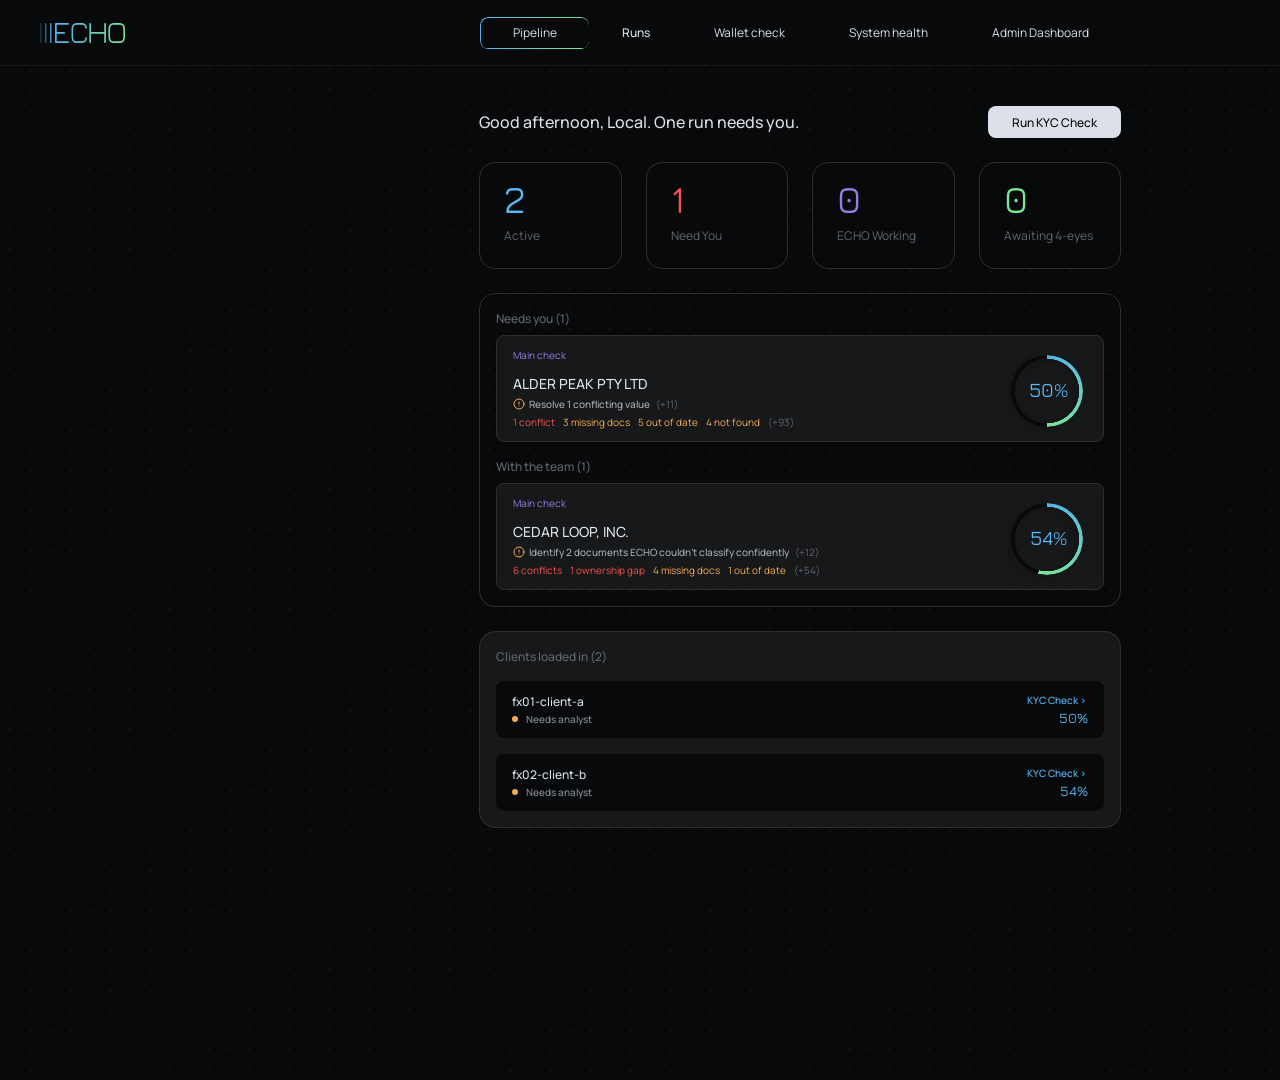
==== commit 4aa0bbbe: "fix: footer note 12px with 16px space above in flush cards; drop dangling section number Co-Authored" ====
--- a/prototypes/general-information.html
+++ b/prototypes/general-information.html
@@ -143,7 +143,7 @@
 <div class="action-row"><div class="action-row__main"><span class="dot dot--warning"></span><span>Write the exposure assessment for 1 wallet with sanctions-related exposure</span></div><span class="action-row__link" data-goto="Wallets">Go to Wallets &gt; </span></div>
 <div class="action-row"><div class="action-row__main"><span class="dot dot--warning"></span><span>Review 3 inconsistencies</span></div></div>
             </div>
-            <div class="detail-card__note">Still to come: reading what each World-Check report found, and the risk rating (section 15)</div>
+            <div class="detail-card__note">Still to come: reading what each World-Check report found, and the risk rating (Risk rating tab)</div>
           </div>
         </div>
         <section class="panel gi" data-page-section="business" hidden>
--- a/design-system/tokens.css
+++ b/design-system/tokens.css
@@ -9,8 +9,8 @@
   --color-blue-25: rgba(89, 188, 250, 0.25); /* paint style "Blue 25%": logo line 3 stroke — 78:2498 */
   --color-blue-15: rgba(89, 188, 250, 0.15); /* paint style "Blue 15%": person-tag pill fill, search icon ellipse — 78:1974, I78:2635;78:1708 */
   --color-black-900: #08090A; /* paint style "Black 900": screen background, KPI cards, text on bright fills — 78:2486, 78:2516, I78:2514;10:169 */
-  --color-grey-500: #111213; /* paint style "Grey 500": control fill (Select/Search/Input), inner row cards, header bottom border — 78:2510, 78:2531, 78:2488 */
-  --color-grey-400: #1C1E1F; /* paint style "Grey 400": hairline border on panels/controls/rows, tab-track fill, step-chip fill — 78:2516, 78:1995, 78:2632 */
+  --color-grey-500: #171819; /* paint style "Grey 500" (owner changed #111213 -> #171819 2026-11-19, more contrast on Windows): control fill (Select/Search/Input), inner row cards, header bottom border — 78:2510, 78:2531, 78:2488 */
+  --color-grey-400: #2C2E2F; /* paint style "Grey 400" (owner changed #1C1E1F -> #2C2E2F 2026-11-19, more contrast on Windows): hairline border on panels/controls/rows, tab-track fill, step-chip fill — 78:2516, 78:1995, 78:2632 */
   --color-grey-300: #62666D; /* paint style "Grey 300": muted text, captions, placeholders, — 78:2518, I78:2635;73:1664, I78:1955;21:59 */
   --color-grey-200: #8A8F98; /* paint style "Grey 200": secondary text, outline-button stroke + label — 78:2585, 18:227, 18:226 */
   --color-grey-100: #A6ACB6; /* paint style "Grey 100": tertiary/label text, form labels, toggle OFF track + label — 78:2539, 78:2634 */
@@ -32,7 +32,7 @@
   --color-purple: #9081E4; /* paint style "Purple": "Main check"/role text, KPI "0" — 78:2523, 78:2533, 78:1991 */
   --color-purple-15: rgba(144, 129, 228, 0.15); /* paint style "Purple 15%": role pill fill, info notice fill — 78:2018, 78:1989 */
   --color-purple-50: rgba(144, 129, 228, 0.5); /* paint style "Purple 50%": not applied in canonical screens */
-  --color-bg-gradient: linear-gradient(85.08deg, rgba(17, 18, 19, 0.1) 0%, #161718 100%); /* paint style "bg gradient" #111213 (colour alpha 0.1)@0 -> #161718@1, transform [[0.93,-0.08,0.07],[0.88,0.93,-0.4]] (angle 85.08deg derived from row 1): large panel fill — 78:1794, 78:1950, 78:2268, 78:2425, 78:2435 */
+  --color-bg-gradient: linear-gradient(85.08deg, rgba(17, 18, 19, 0.1) 0%, #171819 100%); /* paint style "bg gradient" #111213 (colour alpha 0.1)@0 -> #171819@1 (end colour changed #161718 -> #171819 by owner 2026-11-19; start unchanged), transform [[0.93,-0.08,0.07],[0.88,0.93,-0.4]] (angle 85.08deg derived from row 1): large panel fill — 78:1794, 78:1950, 78:2268, 78:2425, 78:2435 */
 
   /* ---- Colour — raw (unbound) paints ---- */
   --color-raw-logo-wordmark: #4DFFCD; /* logo wordmark glyph vectors, 16 nodes (4 per screen): 78:2492, 78:2493, 78:2494 — raw in design (no style bound) */
--- a/design-system/components.css
+++ b/design-system/components.css
@@ -477,7 +477,9 @@
 /* figma: 78:1954, 78:2429 (card subtitle Manrope Medium 10 Grey 200) */
 .detail-title__sub { font: var(--type-label-10); letter-spacing: var(--letter-spacing-0); color: var(--color-text-secondary); }
 /* figma: 78:2485 (footer note: Manrope Medium 10 Grey 200, 943x19 FIXED, after the list, no divider) */
-.detail-card__note { height: 19px; font: var(--type-label-10); letter-spacing: var(--letter-spacing-0); color: var(--color-text-secondary); }
+/* OWNER OVERRIDE 2026-11-19: note text 12 (was Medium 10) and 16 px space above it inside a flush card (it sat on the last row) */
+.detail-card__note { min-height: 19px; font: var(--type-title-12); letter-spacing: var(--letter-spacing-0); color: var(--color-text-secondary); }
+.detail-card--flush .detail-card__note { padding-top: var(--space-16); }
 /* figma: 78:1956 (notice stack "Frame 63": V gap 4: critical, warning, info) */
 .notice-stack { display: flex; flex-direction: column; gap: var(--space-4); }
 
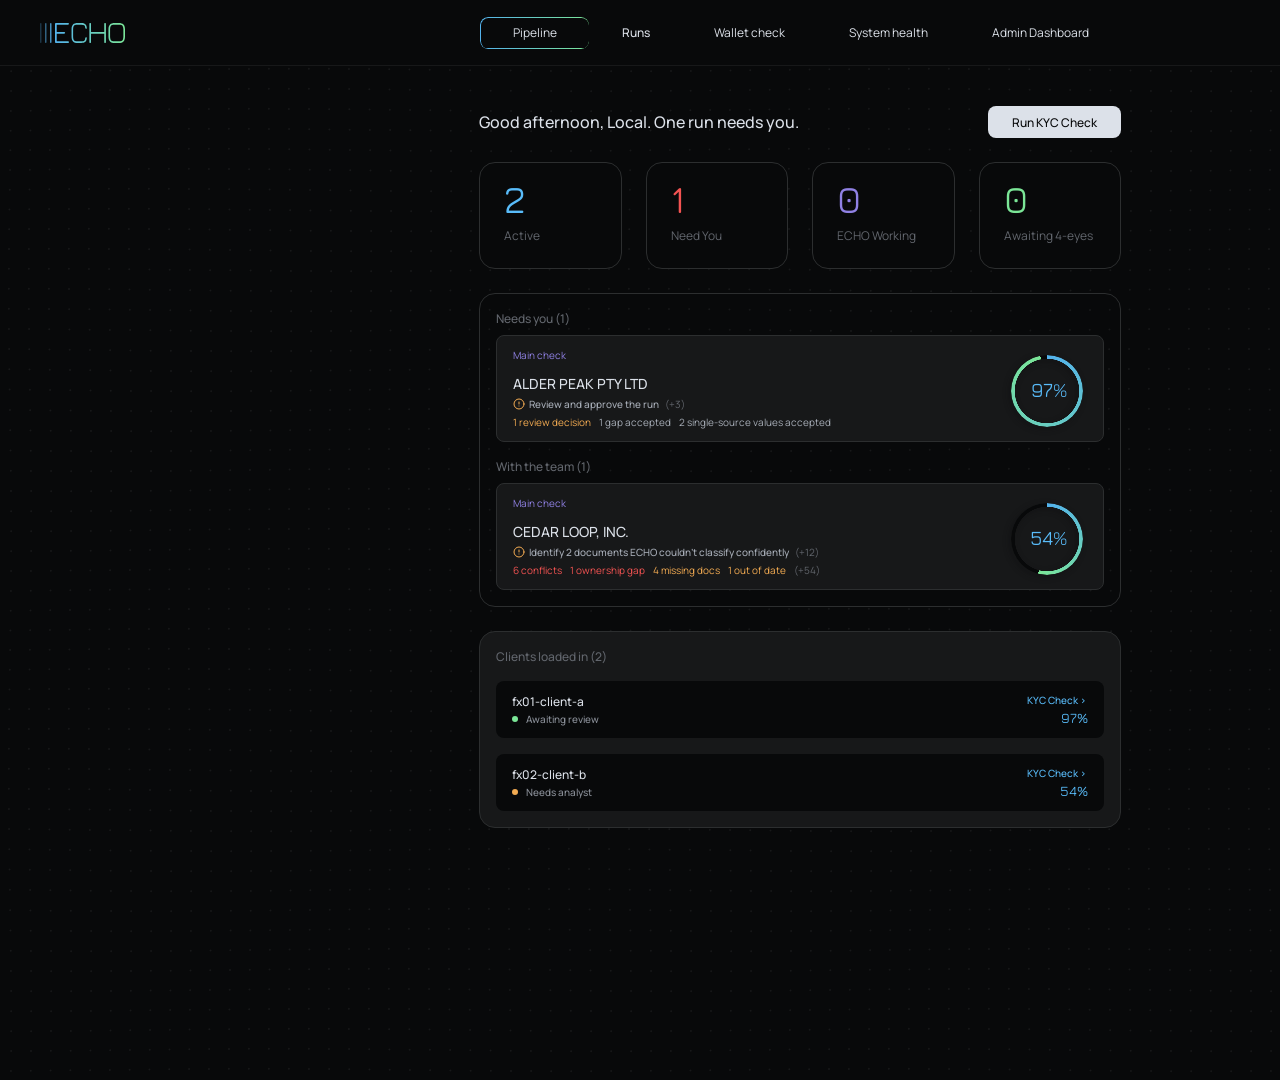
==== commit 53712276: "feat: second run (ALDER PEAK PTY LTD, awaiting review); fix Pipeline dot grid after opening on anoth" ====
--- a/prototypes/general-information.html
+++ b/prototypes/general-information.html
@@ -20,6 +20,11 @@
   .screen-runs-ownership .runs-content { align-items: flex-start; }
   .screen-runs-ownership .panel--side { position: sticky; top: calc(var(--layout-header-height) + var(--space-24)); align-self: flex-start; box-sizing: border-box; height: calc(100vh - var(--layout-header-height) - var(--space-24) - var(--space-24)); overflow: auto; }
   .muted { color: var(--color-text-secondary); }
+  .run-view { display: contents; }
+  .run-view[hidden] { display: none; }
+  /* page scrollbar hidden (wheel, keys and touch still scroll): it appeared and pushed the page sideways */
+  html { scrollbar-width: none; }
+  html::-webkit-scrollbar { display: none; }
 </style>
 </head><body>
 <div data-screen="runs" hidden>
@@ -32,9 +37,10 @@
   <main class="screen__content runs-content">
     <div class="panel panel--side">
       <span class="panel__caption">Recent Runs</span>
-      <div class="row-card row-card--run row-card--fill is-active" style="flex-wrap:wrap;row-gap:var(--space-6)"><div class="row-card__main stack--g2"><span class="type-title-12">CEDAR LOOP, INC.</span><span class="type-label-10 text-secondary">Needs analyst</span></div><span class="type-numeral-14 text-accent">54%</span><span class="pill pill--danger" style="flex:1 0 100%;justify-content:flex-start;gap:var(--space-4)">Risk High · 1 factor · provisional</span></div>
-      <div class="row-card row-card--run row-card--fill"><div class="row-card__main stack--g2"><span class="type-title-12">ALDER PEAK PTY LTD</span><span class="type-label-10 text-secondary">Needs analyst</span></div><span class="type-numeral-14 text-accent">50%</span></div>
+      <div class="row-card row-card--run row-card--fill is-active" data-run-id="cedar" style="flex-wrap:wrap;row-gap:var(--space-6);cursor:pointer"><div class="row-card__main stack--g2"><span class="type-title-12">CEDAR LOOP, INC.</span><span class="type-label-10 text-secondary">Needs analyst</span></div><span class="type-numeral-14 text-accent">54%</span><span class="pill pill--danger" style="flex:1 0 100%;justify-content:flex-start;gap:var(--space-4)">Risk High · 1 factor · provisional</span></div>
+      <div class="row-card row-card--run row-card--fill" data-run-id="alder" style="cursor:pointer"><div class="row-card__main stack--g2"><span class="type-title-12">ALDER PEAK PTY LTD</span><span class="type-label-10 text-secondary">Awaiting review</span></div><span class="type-numeral-14 text-accent">97%</span></div>
     </div>
+<div class="run-view" data-run="cedar">
     <div class="runs-main">
       <div class="panel panel--gradient summary-card" style="width:1196px">
         <div class="summary-steps">
@@ -1263,6 +1269,1080 @@
         </div>
       </div>
     </div>
+</div>
+<div class="run-view" data-run="alder" hidden>
+    <div class="runs-main">
+      <div class="panel panel--gradient summary-card" style="width:1196px">
+        <div class="summary-steps">
+          <div class="donut">
+            <div class="donut__label"><span class="donut__value text-accent">97<span class="numeral-light">%</span></span><span class="donut__caption text-success">140 out of 144</span></div>
+            <span class="donut__dyn" style="--pct:97"></span>
+          </div>
+          <div class="summary-info">
+            <div class="summary-info__head">
+              <span class="type-heading-16">ALDER PEAK PTY LTD</span>
+              <div class="hstack hstack--g16">
+                <button type="button" class="btn btn--outline btn--has-icon"><span class="icon icon--download"></span><span class="btn__label">Checklist.docx</span></button>
+                <button type="button" class="btn btn--cta">Re-Run KYC Check</button>
+              </div>
+            </div>
+            <div class="open-issues">
+              <span class="panel__caption">Still Open:</span>
+              <div class="open-issues__cols">
+                <div class="open-issues__col">
+                  <span class="open-issues__line text-warning">1 review decision</span>
+                  <span class="open-issues__line text-warning">1 second approval (4-eyes)</span>
+                </div>
+                <div class="open-issues__col">
+                  <span class="open-issues__line text-label">1 ownership gap accepted with a reason</span>
+                  <span class="open-issues__line text-label">2 values accepted from one source</span>
+                </div>
+                <div class="open-issues__col">
+                  <span class="open-issues__line text-label">4 drafts accepted by the analyst</span>
+                  <span class="open-issues__line text-label">Sent for review on 13 Nov 2026</span>
+                </div>
+              </div>
+            </div>
+          </div>
+        </div>
+        <div class="stepper" style="width:1130px">
+          <i class="stepper__line stepper__line--1 stepper__line--brand"></i>
+          <i class="stepper__line stepper__line--2 stepper__line--brand"></i>
+          <i class="stepper__line stepper__line--3 stepper__line--brand"></i>
+          <i class="stepper__line stepper__line--4 stepper__line--to-current"></i>
+          <i class="stepper__line stepper__line--5"></i>
+          <i class="stepper__line stepper__line--6"></i>
+          <div class="stepper__step stepper__step--1"><div class="step__icon step__icon--done"></div><span class="step__label text-accent">Triggered</span></div>
+          <div class="stepper__step stepper__step--2"><div class="step__icon step__icon--done"></div><span class="step__label text-accent">Gathering documents</span></div>
+          <div class="stepper__step stepper__step--3"><div class="step__icon step__icon--done"></div><span class="step__label text-accent">ECHO processing</span></div>
+          <div class="stepper__step stepper__step--4"><div class="step__icon step__icon--done"></div><span class="step__label text-accent">Needs analyst</span></div>
+          <div class="stepper__step stepper__step--5"><div class="step__icon step__icon--current"></div><span class="step__label text-warning">Awaiting review</span></div>
+          <div class="stepper__step stepper__step--6"><div class="step__icon step__icon--pending"></div><span class="step__label text-muted">Awaiting 4-eyes</span></div>
+          <div class="stepper__step stepper__step--7"><div class="step__icon step__icon--pending"></div><span class="step__label text-muted">Approved</span></div>
+        </div>
+      </div>
+      <div class="runs-lower">
+        <div class="filter-list" style="max-width:218px">
+          <div class="filter-item is-active" data-page="overview" data-name="Overview"><span>Overview</span></div>
+          <div class="filter-item" data-page="general" data-name="General information"><span>General information</span><span class="dots"><span class="dot dot--success"></span></span></div>
+          <div class="filter-item" data-page="business" data-name="Business"><span>Business</span><span class="dots"><span class="dot dot--success"></span></span></div>
+          <div class="filter-item" data-page="regulation" data-name="Regulation"><span>Regulation</span><span class="dots"><span class="dot dot--success"></span></span></div>
+          <div class="filter-item" data-page="ownership" data-name="Ownership"><span>Ownership</span><span class="dots"><span class="dot dot--success"></span></span></div>
+          <div class="filter-item" data-page="funds" data-name="Funds and wealth"><span>Funds and wealth</span><span class="dots"><span class="dot dot--success"></span></span></div>
+          <div class="filter-item" data-page="financials" data-name="Financials"><span>Financials</span><span class="dots"><span class="dot dot--success"></span></span></div>
+          <div class="filter-item" data-page="trading" data-name="Trading"><span>Trading</span><span class="dots"><span class="dot dot--success"></span></span></div>
+          <div class="filter-item" data-page="comments" data-name="Comments"><span>Comments</span><span class="dots"><span class="dot dot--success"></span></span></div>
+          <div class="filter-item" data-page="wallets" data-name="Wallets"><span>Wallets</span><span class="dots"><span class="dot dot--success"></span></span></div>
+          <div class="filter-item" data-page="country" data-name="Country risk"><span>Country risk</span><span class="dots"><span class="dot dot--success"></span></span></div>
+          <div class="filter-item" data-page="documents" data-name="Documents provided"><span>Documents provided</span><span class="dots"><span class="dot dot--success"></span></span></div>
+          <div class="filter-item" data-page="risk" data-name="Risk rating"><span>Risk rating</span><span class="dots"><span class="dot dot--success"></span></span></div>
+          <div class="filter-item" data-page="files" data-name="Files"><span>Files</span><span class="dots"><span class="dot dot--success"></span></span></div>
+          <div class="filter-item filter-item--plain" data-page="activity" data-name="Activity"><span>Activity</span></div>
+        </div>
+        <div class="page-wrap" style="flex:1;min-width:0">
+        <div class="runs-stack" data-page-section="overview">
+          <div class="panel panel--gradient detail-card">
+            <div class="detail-title">
+              <div class="stack stack--g4"><span class="detail-title__title">Review and approval</span><span class="detail-title__sub">The analyst finished on 13 November 2026 and sent the run for review. A reviewer who is not an assignee of this run decides next.</span></div>
+              <span class="toggle-field"><button type="button" class="toggle" role="switch" aria-checked="false"></button><span>Show personal details</span></span>
+            </div>
+            <div class="notice notice--info">
+              <div class="notice__headline">This run is waiting for a review decision. After the first approval it goes to a second approver (4-eyes).</div>
+              <div class="type-paragraph-12 text-label">All 9 parties have a World-Check report.<br>
+No wallet needs an exposure assessment.<br>
+The ownership structure has no open gaps; 1 gap was accepted with a reason by Dev Analyst.<br>
+The risk rating is Medium (no factor ticked).<br>
+Factor 12 (High-Risk Third Country nexus (UBO, ownership entities, directors)) was cleared by Dev Analyst: no owner or director lives in a high-risk country.</div>
+            </div>
+            <div class="hstack hstack--g16"><button type="button" class="btn btn--cta">Approve and send to 4-eyes</button><button type="button" class="btn btn--outline"><span class="btn__label">Send back to the analyst</span></button></div>
+            <div class="detail-card__note">Only a reviewer who is not an assignee of this run can decide.</div>
+          </div>
+          <div class="panel panel--gradient detail-card detail-card--flush">
+            <div class="detail-title"><span class="detail-title__title">What you need to do</span></div>
+            <div class="action-list">
+<div class="action-row"><div class="action-row__main"><span class="dot dot--warning"></span><span>Read the reason for the 1 ownership gap the analyst accepted</span></div><span class="action-row__link" data-goto="Ownership">Go to Ownership &gt; </span></div>
+<div class="action-row"><div class="action-row__main"><span class="dot dot--warning"></span><span>Check the 2 values accepted from only one source</span></div><span class="action-row__link" data-goto="General information">Go to General information &gt; </span></div>
+<div class="action-row"><div class="action-row__main"><span class="dot dot--warning"></span><span>Confirm the risk rating: Medium, with all 25 factors decided</span></div><span class="action-row__link" data-goto="Risk rating">Go to Risk rating &gt; </span></div>
+<div class="action-row"><div class="action-row__main"><span class="dot dot--warning"></span><span>Approve the run or send it back to the analyst</span></div></div>
+            </div>
+            <div class="detail-card__note">Still to come: the second approver's decision (4-eyes). Then the run is Approved.</div>
+          </div>
+        </div>
+        <section class="panel gi" data-page-section="business" hidden>
+          <div class="gi-head">
+            <div class="stack stack--g4"><h2 class="type-heading-14" style="margin:0">Business</h2>
+              <span class="type-label-10 muted">6 of 6 need nothing from you. Click an item for why it has its status; click a source to see the page.</span></div>
+            <span class="toggle-field"><button type="button" class="toggle" role="switch" aria-checked="false"></button><span>Show personal details</span></span>
+          </div>
+          <div class="field-group"><div class="field-group__title">Settled</div>
+            <div class="field-list">
+      <div class="field-row is-interactive" data-label="History of the company">
+        <div class="field-row__label"><span class="field-row__caret"></span><span>History of the company</span></div>
+        <div class="field-row__main"><div class="field-row__value field-row__value--clamp">Sample text: a short history of the company. It was incorporated in New South Wales, is owned by two founders, a family trust and a seed investor and was formed to offer payment and trading services to institutional clients. Operations started the same year, with the team building its technology and onboarding the first institutional relationships and banking counterparties.</div><div class="chips"><button type="button" class="chip" data-source>Account opening form p.4 · image</button></div></div>
+        <div class="field-row__status"><span class="pill pill--neutral">Declared</span></div>
+        <div class="field-row__detail"><span class="type-title-12">Declared by the client</span><span class="field-row__why">Taken from the client's own form; no document is needed for this field.</span><button type="button" class="btn btn--outline field-row__btn" data-source><span class="btn__label">Show the source pages ›</span></button></div>
+      </div>
+      <div class="field-row is-interactive" data-label="Description of activities">
+        <div class="field-row__label"><span class="field-row__caret"></span><span>Description of activities</span></div>
+        <div class="field-row__main"><div class="field-row__value field-row__value--clamp">Sample text: a description of what the company does. It arranges currency conversions and cross-border transfers and offers digital-asset on-ramp and off-ramp services through vetted liquidity providers. It does not take retail deposits and does not operate as a deposit-taking institution.</div><div class="chips"><button type="button" class="chip" data-source>Account opening form p.4 · image</button></div></div>
+        <div class="field-row__status"><span class="pill pill--neutral">Declared</span></div>
+        <div class="field-row__detail"><span class="type-title-12">Declared by the client</span><span class="field-row__why">Taken from the client's own form; no document is needed for this field.</span><button type="button" class="btn btn--outline field-row__btn" data-source><span class="btn__label">Show the source pages ›</span></button></div>
+      </div>
+      <div class="field-row is-interactive" data-label="Type of customers onboarded">
+        <div class="field-row__label"><span class="field-row__caret"></span><span>Type of customers onboarded</span></div>
+        <div class="field-row__main"><div class="field-row__value">Institutional</div><div class="chips"><button type="button" class="chip" data-source>Account opening form p.4 · image</button></div></div>
+        <div class="field-row__status"><span class="pill pill--neutral">Declared</span></div>
+        <div class="field-row__detail"><span class="type-title-12">Declared by the client</span><span class="field-row__why">Taken from the client's own form; no document is needed for this field.</span><button type="button" class="btn btn--outline field-row__btn" data-source><span class="btn__label">Show the source pages ›</span></button></div>
+      </div>
+      <div class="field-row is-interactive" data-label="Is the entity operational?">
+        <div class="field-row__label"><span class="field-row__caret"></span><span>Is the entity operational?</span></div>
+        <div class="field-row__main"><div class="field-row__value">Yes</div><div class="chips"><button type="button" class="chip" data-source>Financial statements p.8 · text <span class="chip__ok">✓</span></button><button type="button" class="chip" data-source>Incumbency / good standing p.1 · text <span class="chip__ok">✓</span></button><button type="button" class="chip" data-source>Financial statements p.8 · text <span class="chip__ok">✓</span></button><button type="button" class="chip" data-source>Account opening form p.4 · image</button><button type="button" class="chip" data-source>Financial statements p.1 · text <span class="chip__ok">✓</span></button></div></div>
+        <div class="field-row__status"><span class="pill pill--success">Confirmed</span></div>
+        <div class="field-row__detail"><span class="type-title-12">Confirmed</span><span class="field-row__why">The sources agree on this value.</span><button type="button" class="btn btn--outline field-row__btn" data-source><span class="btn__label">Show the source pages ›</span></button></div>
+      </div>
+      <div class="field-row is-interactive" data-label="Purpose of the relationship">
+        <div class="field-row__label"><span class="field-row__caret"></span><span>Purpose of the relationship</span></div>
+        <div class="field-row__main"><div class="field-row__value">Spot trading of digital assets for institutional clients, mainly conversions between Bitcoin, stablecoins and fiat (AUD)</div><div class="chips"><button type="button" class="chip" data-source>Account opening form p.4 · image</button></div></div>
+        <div class="field-row__status"><span class="pill pill--neutral">Declared</span></div>
+        <div class="field-row__detail"><span class="type-title-12">Declared by the client</span><span class="field-row__why">Taken from the client's own form; no document is needed for this field.</span><button type="button" class="btn btn--outline field-row__btn" data-source><span class="btn__label">Show the source pages ›</span></button></div>
+      </div>
+      <div class="field-row is-interactive" data-label="Countries of business">
+        <div class="field-row__label"><span class="field-row__caret"></span><span>Countries of business</span></div>
+        <div class="field-row__main"><div class="field-row__value">Australia; New Zealand</div><div class="chips"><button type="button" class="chip" data-source>Account opening form p.5 · image</button></div></div>
+        <div class="field-row__status"><span class="pill pill--neutral">Declared</span></div>
+        <div class="field-row__detail"><span class="type-title-12">Declared by the client</span><span class="field-row__why">Taken from the client's own form; no document is needed for this field.</span><button type="button" class="btn btn--outline field-row__btn" data-source><span class="btn__label">Show the source pages ›</span></button></div>
+      </div>
+            </div></div>
+        </section>
+        <section class="panel gi" data-page-section="regulation" hidden>
+          <div class="gi-head">
+            <div class="stack stack--g4"><h2 class="type-heading-14" style="margin:0">Regulation</h2>
+              <span class="type-label-10 muted">6 of 6 need nothing from you. Click an item for why it has its status; click a source to see the page.</span></div>
+            <span class="toggle-field"><button type="button" class="toggle" role="switch" aria-checked="false"></button><span>Show personal details</span></span>
+          </div>
+          <div class="field-group"><div class="field-group__title">Settled</div>
+            <div class="field-list">
+      <div class="field-row is-interactive" data-label="Licensing / registration number">
+        <div class="field-row__label"><span class="field-row__caret"></span><span>Licensing / registration number <span class="field-row__req">*</span></span></div>
+        <div class="field-row__main"><div class="field-row__value">MSB Registration Number {REG_NUMBER_1} (evidence of regulation and the Account Opening Form); NMLS ID {REG_NUMBER_2} (evidence of regulation)</div><div class="chips"><button type="button" class="chip" data-source>Evidence of regulation p.1 · text <span class="chip__ok">✓</span></button><button type="button" class="chip" data-source>Account opening form p.5 · image</button><button type="button" class="chip" data-source>Evidence of regulation p.1 · image</button></div></div>
+        <div class="field-row__status"><button type="button" class="pill pill--success pill--action" data-status>Accepted ›</button></div>
+        <div class="field-row__detail"><span class="type-title-12">Accepted by the analyst</span><span class="field-row__why">Dev Analyst accepted this value from its single source and left a comment.</span><button type="button" class="btn btn--outline field-row__btn" data-source><span class="btn__label">Show the source pages ›</span></button></div>
+      </div>
+      <div class="field-row is-interactive" data-label="Evidence of regulation (documents or weblinks)">
+        <div class="field-row__label"><span class="field-row__caret"></span><span>Evidence of regulation (documents or weblinks)</span></div>
+        <div class="field-row__main"><div class="field-row__value field-row__value--clamp">Sample text: a transcript of a financial regulator's registration page for the company, showing an initial registration with signature and received dates. No web address is shown on the page.<br><br>Sample text: a licensing register page for the company showing its identifier and one active state licence with no regulatory actions. The page shows no extract or print date and no register URL.</div><div class="chips"><button type="button" class="chip" data-source>Evidence of regulation p.1 · text <span class="chip__ok">✓</span></button><button type="button" class="chip" data-source>Evidence of regulation p.1 · image</button></div></div>
+        <div class="field-row__status"><button type="button" class="pill pill--success pill--action" data-status>Accepted ›</button></div>
+        <div class="field-row__detail"><span class="type-title-12">Draft accepted</span><span class="field-row__why">Dev Analyst accepted ECHO's draft.</span><button type="button" class="btn btn--outline field-row__btn" data-source><span class="btn__label">Show the source pages ›</span></button></div>
+      </div>
+      <div class="field-row is-interactive" data-label="Proceedings in the last 10 years">
+        <div class="field-row__label"><span class="field-row__caret"></span><span>Proceedings in the last 10 years <span class="field-row__req">*</span></span></div>
+        <div class="field-row__main"><div class="field-row__value">No</div><div class="chips"><button type="button" class="chip" data-source>Account opening form p.5 · image</button></div></div>
+        <div class="field-row__status"><button type="button" class="pill pill--success pill--action" data-status>Accepted ›</button></div>
+        <div class="field-row__detail"><span class="type-title-12">Accepted by the analyst</span><span class="field-row__why">Dev Analyst accepted this value from its single source and left a comment.</span><button type="button" class="btn btn--outline field-row__btn" data-source><span class="btn__label">Show the source pages ›</span></button></div>
+      </div>
+            </div></div>
+          <div class="field-group"><div class="field-group__title">Settled</div>
+            <div class="field-list">
+      <div class="field-row is-interactive" data-label="Authorised or regulated?">
+        <div class="field-row__label"><span class="field-row__caret"></span><span>Authorised or regulated? <span class="field-row__req">*</span></span></div>
+        <div class="field-row__main"><div class="field-row__value">Yes</div><div class="chips"><button type="button" class="chip" data-source>Evidence of regulation p.1 · text <span class="chip__ok">✓</span></button><button type="button" class="chip" data-source>Account opening form p.5 · image</button><button type="button" class="chip" data-source>Evidence of regulation p.1 · image</button></div></div>
+        <div class="field-row__status"><span class="pill pill--success">Confirmed</span></div>
+        <div class="field-row__detail"><span class="type-title-12">Confirmed</span><span class="field-row__why">The sources agree on this value.</span><button type="button" class="btn btn--outline field-row__btn" data-source><span class="btn__label">Show the source pages ›</span></button></div>
+      </div>
+      <div class="field-row is-interactive" data-label="Regulator and category">
+        <div class="field-row__label"><span class="field-row__caret"></span><span>Regulator and category</span></div>
+        <div class="field-row__main"><div class="field-row__value">Federal financial regulator - money services business (money transmitter) (evidence of regulation and the Account Opening Form); State - money transmitter licence (evidence of regulation and the Account Opening Form)</div><div class="chips"><button type="button" class="chip" data-source>Evidence of regulation p.1 · text <span class="chip__ok">✓</span></button><button type="button" class="chip" data-source>Account opening form p.5 · image</button><button type="button" class="chip" data-source>Evidence of regulation p.1 · image</button></div></div>
+        <div class="field-row__status"><span class="pill pill--success">Confirmed</span></div>
+        <div class="field-row__detail"><span class="type-title-12">Confirmed</span><span class="field-row__why">The sources agree on this value.</span><button type="button" class="btn btn--outline field-row__btn" data-source><span class="btn__label">Show the source pages ›</span></button></div>
+      </div>
+      <div class="field-row is-interactive" data-label="If not regulated, rationale">
+        <div class="field-row__label"><span class="field-row__caret"></span><span>If not regulated, rationale</span></div>
+        <div class="field-row__main"><div class="field-row__value is-empty">—</div></div>
+        <div class="field-row__status"><span class="pill pill--neutral">Not applicable</span></div>
+        <div class="field-row__detail"><span class="type-title-12">Not applicable</span><span class="field-row__why">This field does not apply to this client.</span></div>
+      </div>
+            </div></div>
+        </section>
+        <section class="panel gi" data-page-section="funds" hidden>
+          <div class="gi-head">
+            <div class="stack stack--g4"><h2 class="type-heading-14" style="margin:0">Source of funds and wealth</h2>
+              <span class="type-label-10 muted">2 of 2 need nothing from you. Click an item for why it has its status; click a source to see the page.</span></div>
+            <span class="toggle-field"><button type="button" class="toggle" role="switch" aria-checked="false"></button><span>Show personal details</span></span>
+          </div>
+          <div class="field-group"><div class="field-group__title">Settled</div>
+            <div class="field-list">
+      <div class="field-row is-interactive" data-label="Source of funds: information and evidence">
+        <div class="field-row__label"><span class="field-row__caret"></span><span>Source of funds: information and evidence</span></div>
+        <div class="field-row__main"><div class="field-row__value field-row__value--clamp">Sample text: a bank statement for the company's settlement account for one month, showing credits from internal transfers and debits from outgoing wires, with the balance before and after.<br><br>Sample text: a balance sheet at a half-year date showing cash, crypto assets, receivables, liabilities and equity. No currency is stated.<br><br>Sample text: annual accounts showing net operating revenue made up of commission income and payment revenue, net income for the year and cash held as bank demand deposits.<br><br>Sample text: the account opening form states that funds come from client transaction fees and commissions and from capital contributions from the parent company. No figures or dates are given.</div><div class="chips"><button type="button" class="chip" data-source>Financial statements p.11 · text <span class="chip__ok">✓</span></button><button type="button" class="chip" data-source>Financial statements p.5 · text <span class="chip__ok">✓</span></button><button type="button" class="chip" data-source>Account opening form p.7 · image</button><button type="button" class="chip" data-source>Financial statements p.1 · text <span class="chip__ok">✓</span></button></div></div>
+        <div class="field-row__status"><button type="button" class="pill pill--success pill--action" data-status>Accepted ›</button></div>
+        <div class="field-row__detail"><span class="type-title-12">Draft accepted</span><span class="field-row__why">Dev Analyst accepted ECHO's draft.</span><button type="button" class="btn btn--outline field-row__btn" data-source><span class="btn__label">Show the source pages ›</span></button></div>
+      </div>
+      <div class="field-row is-interactive" data-label="Source of wealth: information and evidence (per UBO)">
+        <div class="field-row__label"><span class="field-row__caret"></span><span>Source of wealth: information and evidence (per UBO)</span></div>
+        <div class="field-row__main"><div class="field-row__value field-row__value--clamp">Sample text: both founders built their wealth by selling a software business in 2019 and by later investments. Supported by a signed wealth statement and a bank statement for each of them.</div></div>
+        <div class="field-row__status"><button type="button" class="pill pill--success pill--action" data-status>Resolved ›</button></div>
+        <div class="field-row__detail"><span class="type-title-12">Resolved by the analyst</span><span class="field-row__why">Dev Analyst completed this from the evidence the client sent later.</span></div>
+      </div>
+            </div></div>
+        </section>
+        <section class="panel gi" data-page-section="financials" hidden>
+          <div class="gi-head">
+            <div class="stack stack--g4"><h2 class="type-heading-14" style="margin:0">Financials</h2>
+              <span class="type-label-10 muted">2 of 2 need nothing from you. Click an item for why it has its status; click a source to see the page.</span></div>
+            <span class="toggle-field"><button type="button" class="toggle" role="switch" aria-checked="false"></button><span>Show personal details</span></span>
+          </div>
+          <div class="field-group"><div class="field-group__title">Settled</div>
+            <div class="field-list">
+      <div class="field-row is-interactive" data-label="Accounts: period, auditor, currency">
+        <div class="field-row__label"><span class="field-row__caret"></span><span>Accounts: period, auditor, currency</span></div>
+        <div class="field-row__main"><div class="field-row__value">Year ended 2026-06-30; auditor: Sample Audit Partners; currency: AUD</div><div class="chips"><button type="button" class="chip" data-source>Financial statements p.3 · text <span class="chip__ok">✓</span></button><button type="button" class="chip" data-source>Financial statements p.3 · text <span class="chip__ok">✓</span></button></div></div>
+        <div class="field-row__status"><button type="button" class="pill pill--success pill--action" data-status>Resolved ›</button></div>
+        <div class="field-row__detail"><span class="type-title-12">Resolved by the analyst</span><span class="field-row__why">Dev Analyst chose the value from the sources.</span><button type="button" class="btn btn--outline field-row__btn" data-source><span class="btn__label">Show the source pages ›</span></button></div>
+      </div>
+      <div class="field-row is-interactive" data-label="Analysis of the accounts">
+        <div class="field-row__label"><span class="field-row__caret"></span><span>Analysis of the accounts</span></div>
+        <div class="field-row__main"><div class="field-row__value field-row__value--clamp">Sample text: a single-page balance sheet at a half-year date with no income statement, so revenue and profit are not shown. It lists total assets, mainly cash, and total liabilities, mainly amounts payable to clients, with the equity made up of share capital and retained earnings.<br><br>Sample text: annual accounts for the year to 31 December showing net operating revenue and net income against the previous year. No audit report or going-concern note is included. The ownership notes differ from each other, and the statement of changes in equity does not match the balance sheet.<br><br>Sample text: a statement of operations for the six months to 30 June showing total revenue, cost of services, operating income, income tax and net income. No balance sheet or audit opinion is shown.</div><div class="chips"><button type="button" class="chip" data-source>Financial statements p.12 · text <span class="chip__ok">✓</span></button><button type="button" class="chip" data-source>Financial statements p.12 · text <span class="chip__ok">✓</span></button><button type="button" class="chip" data-source>Financial statements p.1 · text <span class="chip__ok">✓</span></button></div></div>
+        <div class="field-row__status"><button type="button" class="pill pill--success pill--action" data-status>Accepted ›</button></div>
+        <div class="field-row__detail"><span class="type-title-12">Draft accepted</span><span class="field-row__why">Dev Analyst accepted ECHO's draft.</span><button type="button" class="btn btn--outline field-row__btn" data-source><span class="btn__label">Show the source pages ›</span></button></div>
+      </div>
+            </div></div>
+          <div class="field-group">
+            <div class="stack stack--g4"><span class="detail-title__title">Key financial figures</span><span class="type-label-10 muted">Year to 30 Jun 2026 · AUD · audited by Sample Audit Partners</span>
+              <span class="type-label-10 muted">As printed in the accounts, in their own units; brackets are negatives. ECHO checks the arithmetic but never adds anything up. Click a figure to see its page.</span></div>
+            <div class="data-table data-table--fig" style="--table-cols: 1.6fr 1fr 1fr 0.7fr 1.1fr">
+    <div class="data-table__row data-table__row--head"><div class="data-table__cell"></div><div class="data-table__cell data-table__cell--num">Year to 31 Dec 2025</div><div class="data-table__cell data-table__cell--num">Year to 31 Dec 2024</div><div class="data-table__cell data-table__cell--num">Change</div><div class="data-table__cell data-table__cell--num">Interim to 30 Jun 2026<span class="fin-sub">shown, not compared</span></div></div>
+    <div class="data-table__row"><div class="fin-group">Income statement</div></div>
+    <div class="data-table__row"><div class="data-table__cell"><span class="fin-label">Revenue</span></div><div class="data-table__cell data-table__cell--num"><button type="button" class="fin-num" data-field="Revenue · 2025">6,100<span class="dot dot--success"></span></button></div><div class="data-table__cell data-table__cell--num"><button type="button" class="fin-num" data-field="Revenue · 2024">3,400<span class="dot dot--success"></span></button></div><div class="data-table__cell data-table__cell--num"><span class="fin-plain">+79%</span></div><div class="data-table__cell data-table__cell--num"><span class="fin-plain">2,400</span></div></div>
+    <div class="data-table__row"><div class="data-table__cell"><span class="fin-label">Cost of sales</span></div><div class="data-table__cell data-table__cell--num"><button type="button" class="fin-num" data-field="Cost of sales · 2025">(1,800)<span class="dot dot--success"></span></button></div><div class="data-table__cell data-table__cell--num"><button type="button" class="fin-num" data-field="Cost of sales · 2024">(900)<span class="dot dot--success"></span></button></div><div class="data-table__cell data-table__cell--num"><span class="fin-plain">+100%</span></div><div class="data-table__cell data-table__cell--num"><span class="fin-plain">(120)</span></div></div>
+    <div class="data-table__row"><div class="data-table__cell"><span class="fin-label">Gross profit</span></div><div class="data-table__cell data-table__cell--num"><button type="button" class="fin-num" data-field="Gross profit · 2025">4,300<span class="dot dot--success"></span></button></div><div class="data-table__cell data-table__cell--num"><button type="button" class="fin-num" data-field="Gross profit · 2024">2,500<span class="dot dot--success"></span></button></div><div class="data-table__cell data-table__cell--num"><span class="fin-plain">+72%</span></div><div class="data-table__cell data-table__cell--num"><span class="fin-plain">2,280</span></div></div>
+    <div class="data-table__row"><div class="data-table__cell"><span class="fin-label">Net profit or loss</span></div><div class="data-table__cell data-table__cell--num"><button type="button" class="fin-num" data-field="Net profit or loss · 2025">4,100<span class="dot dot--success"></span></button></div><div class="data-table__cell data-table__cell--num"><button type="button" class="fin-num" data-field="Net profit or loss · 2024">2,450<span class="dot dot--success"></span></button></div><div class="data-table__cell data-table__cell--num"></div><div class="data-table__cell data-table__cell--num"><span class="fin-plain">1,800</span></div></div>
+    <div class="data-table__row"><div class="fin-group">Balance sheet</div></div>
+    <div class="data-table__row"><div class="data-table__cell"><span class="fin-label">Total current assets</span></div><div class="data-table__cell data-table__cell--num"><button type="button" class="fin-num" data-field="Total current assets · 2025">6,500<span class="dot dot--success"></span></button></div><div class="data-table__cell data-table__cell--num"><button type="button" class="fin-num" data-field="Total current assets · 2024">2,480<span class="dot dot--success"></span></button></div><div class="data-table__cell data-table__cell--num"><span class="fin-plain">+162%</span></div><div class="data-table__cell data-table__cell--num"><span class="fin-plain">38,700</span></div></div>
+    <div class="data-table__row"><div class="data-table__cell"><span class="fin-label">Total assets</span></div><div class="data-table__cell data-table__cell--num"><button type="button" class="fin-num" data-field="Total assets · 2025">6,700<span class="dot dot--success"></span></button></div><div class="data-table__cell data-table__cell--num"><button type="button" class="fin-num" data-field="Total assets · 2024">2,480<span class="dot dot--success"></span></button></div><div class="data-table__cell data-table__cell--num"><span class="fin-plain">+170%</span></div><div class="data-table__cell data-table__cell--num"><span class="fin-plain">39,000</span></div></div>
+    <div class="data-table__row"><div class="data-table__cell"><span class="fin-label">Total current liabilities</span></div><div class="data-table__cell data-table__cell--num"><button type="button" class="fin-num" data-field="Total current liabilities · 2025">300<span class="dot dot--success"></span></button></div><div class="data-table__cell data-table__cell--num"><button type="button" class="fin-num" data-field="Total current liabilities · 2024">300<span class="dot dot--success"></span></button></div><div class="data-table__cell data-table__cell--num"></div><div class="data-table__cell data-table__cell--num"><span class="fin-plain">30,600</span></div></div>
+    <div class="data-table__row"><div class="data-table__cell"><span class="fin-label">Total liabilities</span></div><div class="data-table__cell data-table__cell--num"><button type="button" class="fin-num" data-field="Total liabilities · 2025">200<span class="dot dot--success"></span></button></div><div class="data-table__cell data-table__cell--num"><button type="button" class="fin-num" data-field="Total liabilities · 2024">12<span class="dot dot--success"></span></button></div><div class="data-table__cell data-table__cell--num"></div><div class="data-table__cell data-table__cell--num"><span class="fin-plain">30,600</span></div></div>
+    <div class="data-table__row"><div class="data-table__cell"><span class="fin-label">Net assets</span></div><div class="data-table__cell data-table__cell--num"><button type="button" class="fin-num" data-field="Net assets · 2025">6,500<span class="dot dot--success"></span></button></div><div class="data-table__cell data-table__cell--num"><button type="button" class="fin-num" data-field="Net assets · 2024">2,470<span class="dot dot--success"></span></button></div><div class="data-table__cell data-table__cell--num"></div><div class="data-table__cell data-table__cell--num"><span class="fin-plain">8,400</span></div></div>
+            </div>
+            <div class="fin-legend"><span><span class="dot dot--success"></span>confirmed</span><span><span class="dot dot--success"></span>one source, unclear, not found or arithmetic to check</span><span><span class="dot dot--success"></span>sources disagree</span></div>
+          </div>
+          <div class="field-group">
+            <div class="stack stack--g4"><span class="detail-title__title">Bank statements</span>
+              <span class="type-label-10 muted">Balances as printed on each statement. ECHO checks that opening + credits − debits = closing, and that the statements cover enough months.</span></div>
+            <div class="data-table data-table--fig" style="--table-cols: 1.4fr 1.4fr 1fr 1fr 1fr 1fr">
+              <div class="data-table__row data-table__row--head"><div class="data-table__cell">Account</div><div class="data-table__cell">Period</div><div class="data-table__cell data-table__cell--num">Opening balance</div><div class="data-table__cell data-table__cell--num">Total credits</div><div class="data-table__cell data-table__cell--num">Total debits</div><div class="data-table__cell data-table__cell--num">Closing balance</div></div>
+              <div class="data-table__row"><div class="data-table__cell"><span class="fin-label">Sample Bank ••0000 AUD</span></div><div class="data-table__cell"><span class="fin-label">1 Aug 2026 – 31 Oct 2026</span></div><div class="data-table__cell data-table__cell--num"><button type="button" class="fin-num" data-field="Opening balance">23,000.00<span class="dot dot--success"></span></button></div><div class="data-table__cell data-table__cell--num"><button type="button" class="fin-num" data-field="Total credits">9,750,000.00<span class="dot dot--success"></span></button></div><div class="data-table__cell data-table__cell--num"><button type="button" class="fin-num" data-field="Total debits">9,770,000.00<span class="dot dot--success"></span></button></div><div class="data-table__cell data-table__cell--num"><button type="button" class="fin-num" data-field="Closing balance">1,000.00<span class="dot dot--success"></span></button></div></div>
+            </div>
+            <div class="notice notice--info"><div class="notice__row"><span>The statements cover 01 Aug 2026 to 31 Oct 2026: three consecutive months.</span></div></div>
+            <div class="fin-legend"><span><span class="dot dot--success"></span>confirmed</span><span><span class="dot dot--success"></span>one source, unclear, not found or arithmetic to check</span><span><span class="dot dot--success"></span>sources disagree</span></div>
+          </div>
+        </section>
+        <section class="panel gi" data-page-section="trading" hidden>
+          <div class="gi-head">
+            <div class="stack stack--g4"><h2 class="type-heading-14" style="margin:0">Trading with Orbis</h2>
+              <span class="type-label-10 muted">4 of 4 need nothing from you. Click an item for why it has its status; click a source to see the page.</span></div>
+            <span class="toggle-field"><button type="button" class="toggle" role="switch" aria-checked="false"></button><span>Show personal details</span></span>
+          </div>
+          <div class="field-group"><div class="field-group__title">Settled</div>
+            <div class="field-list">
+      <div class="field-row is-interactive" data-label="Orbis services used">
+        <div class="field-row__label"><span class="field-row__caret"></span><span>Orbis services used</span></div>
+        <div class="field-row__main"><div class="field-row__value">Spot trading of digital assets for institutional clients, mainly conversions between Bitcoin, stablecoins and fiat (AUD)</div><div class="chips"><button type="button" class="chip" data-source>Account opening form p.8 · image</button></div></div>
+        <div class="field-row__status"><span class="pill pill--neutral">Declared</span></div>
+        <div class="field-row__detail"><span class="type-title-12">Declared by the client</span><span class="field-row__why">Taken from the client's own form; no document is needed for this field.</span><button type="button" class="btn btn--outline field-row__btn" data-source><span class="btn__label">Show the source pages ›</span></button></div>
+      </div>
+      <div class="field-row is-interactive" data-label="Crypto assets expected">
+        <div class="field-row__label"><span class="field-row__caret"></span><span>Crypto assets expected</span></div>
+        <div class="field-row__main"><div class="field-row__value">USDC; BTC</div><div class="chips"><button type="button" class="chip" data-source>Account opening form p.8 · image</button></div></div>
+        <div class="field-row__status"><span class="pill pill--neutral">Declared</span></div>
+        <div class="field-row__detail"><span class="type-title-12">Declared by the client</span><span class="field-row__why">Taken from the client's own form; no document is needed for this field.</span><button type="button" class="btn btn--outline field-row__btn" data-source><span class="btn__label">Show the source pages ›</span></button></div>
+      </div>
+      <div class="field-row is-interactive" data-label="Monthly trading volume">
+        <div class="field-row__label"><span class="field-row__caret"></span><span>Monthly trading volume</span></div>
+        <div class="field-row__main"><div class="field-row__value">12M AUD monthly</div><div class="chips"><button type="button" class="chip" data-source>Account opening form p.8 · image</button></div></div>
+        <div class="field-row__status"><span class="pill pill--neutral">Declared</span></div>
+        <div class="field-row__detail"><span class="type-title-12">Declared by the client</span><span class="field-row__why">Taken from the client's own form; no document is needed for this field.</span><button type="button" class="btn btn--outline field-row__btn" data-source><span class="btn__label">Show the source pages ›</span></button></div>
+      </div>
+      <div class="field-row is-interactive" data-label="Frequency of trades">
+        <div class="field-row__label"><span class="field-row__caret"></span><span>Frequency of trades</span></div>
+        <div class="field-row__main"><div class="field-row__value">20 trades per month</div><div class="chips"><button type="button" class="chip" data-source>Account opening form p.8 · image</button></div></div>
+        <div class="field-row__status"><span class="pill pill--neutral">Declared</span></div>
+        <div class="field-row__detail"><span class="type-title-12">Declared by the client</span><span class="field-row__why">Taken from the client's own form; no document is needed for this field.</span><button type="button" class="btn btn--outline field-row__btn" data-source><span class="btn__label">Show the source pages ›</span></button></div>
+      </div>
+            </div></div>
+        </section>
+        <section class="panel gi" data-page-section="comments" hidden>
+          <div class="gi-head">
+            <div class="stack stack--g4"><h2 class="type-heading-14" style="margin:0">AML/KYC comments</h2>
+              <span class="type-label-10 muted">4 of 4 need nothing from you. Click an item for why it has its status; click a source to see the page.</span></div>
+            <span class="toggle-field"><button type="button" class="toggle" role="switch" aria-checked="false"></button><span>Show personal details</span></span>
+          </div>
+          <div class="field-group"><div class="field-group__title">Settled</div>
+            <div class="field-list">
+      <div class="field-row is-interactive" data-label="AML / KYC policy information">
+        <div class="field-row__label"><span class="field-row__caret"></span><span>AML / KYC policy information</span></div>
+        <div class="field-row__main"><div class="field-row__value field-row__value--clamp">Sample text: the company's anti-money-laundering compliance programme, a multi-page document with a version history approved by the board. Risk assessment is covered in one section with weighted factors and a client score mapped to low, medium and high tiers, with an annual review. Customer due diligence, politically exposed person screening and ongoing monitoring each have their own section. Enhanced due diligence is triggered by a high score or specific events. A dedicated suspicious-activity reporting section is not on the pages shown.<br><br>Sample text: a sanctions compliance programme document. It is a sanctions-only programme and not a full AML/KYC policy. It covers a sanctions risk assessment and screening of entities, owners and account users, with periodic rescreening and monthly wallet monitoring. Suspicious-activity reporting is not covered.</div><div class="chips"><button type="button" class="chip" data-source>AML policy p.1 · text <span class="chip__ok">✓</span></button><button type="button" class="chip" data-source>AML policy p.1 · text <span class="chip__ok">✓</span></button></div></div>
+        <div class="field-row__status"><button type="button" class="pill pill--success pill--action" data-status>Accepted ›</button></div>
+        <div class="field-row__detail"><span class="type-title-12">Draft accepted</span><span class="field-row__why">Dev Analyst accepted ECHO's draft.</span><button type="button" class="btn btn--outline field-row__btn" data-source><span class="btn__label">Show the source pages ›</span></button></div>
+      </div>
+      <div class="field-row is-interactive" data-label="World-Check: general comments">
+        <div class="field-row__label"><span class="field-row__caret"></span><span>World-Check: general comments</span></div>
+        <div class="field-row__main"><div class="field-row__value field-row__value--clamp">Sample text: no adverse results for the company, its owners or its directors.</div></div>
+        <div class="field-row__status"><button type="button" class="pill pill--success pill--action" data-status>Resolved ›</button></div>
+        <div class="field-row__detail"><span class="type-title-12">Resolved by the analyst</span><span class="field-row__why">Dev Analyst completed this from the evidence the client sent later.</span></div>
+      </div>
+      <div class="field-row is-interactive" data-label="PEPs: comments">
+        <div class="field-row__label"><span class="field-row__caret"></span><span>PEPs: comments <span class="field-row__req">*</span></span></div>
+        <div class="field-row__main"><div class="field-row__value field-row__value--clamp">Sample text: none of the owners or directors is a politically exposed person.</div></div>
+        <div class="field-row__status"><button type="button" class="pill pill--success pill--action" data-status>Resolved ›</button></div>
+        <div class="field-row__detail"><span class="type-title-12">Resolved by the analyst</span><span class="field-row__why">Dev Analyst completed this from the evidence the client sent later.</span></div>
+      </div>
+      <div class="field-row is-interactive" data-label="Media check: comments">
+        <div class="field-row__label"><span class="field-row__caret"></span><span>Media check: comments <span class="field-row__req">*</span></span></div>
+        <div class="field-row__main"><div class="field-row__value field-row__value--clamp">Sample text: no adverse media found for the company, its owners or its directors.</div></div>
+        <div class="field-row__status"><button type="button" class="pill pill--success pill--action" data-status>Resolved ›</button></div>
+        <div class="field-row__detail"><span class="type-title-12">Written by the analyst</span><span class="field-row__why">Dev Analyst wrote this field.</span></div>
+      </div>
+            </div></div>
+        </section>
+        <section class="panel gi" data-page-section="wallets" hidden>
+          <div class="gi-head">
+            <div class="stack stack--g4"><h2 class="type-heading-14" style="margin:0">Wallets</h2>
+              <span class="type-label-10 muted">1 wallet seen in the pack, 0 with something to check. Addresses and checksums are checked by code. Risk figures are shown as each report gives them, never re-scored. Elliptic screens every wallet whose address was read from a text layer, on every run; addresses read only from scans wait for an analyst to confirm them.</span></div>
+          </div>
+          <div class="data-table data-table--fig" style="--table-cols: 2.4fr 1.2fr 0.6fr 1.2fr 1fr">
+            <div class="data-table__row data-table__row--head"><div class="data-table__cell">Wallet</div><div class="data-table__cell">Network</div><div class="data-table__cell">Declared</div><div class="data-table__cell">Elliptic</div><div class="data-table__cell">Status</div></div>
+            <div class="data-table__row">
+              <div class="data-table__cell">
+                <div class="hstack hstack--g8" style="align-items:flex-start"><span class="fin-label">W1</span><span class="type-title-12" style="word-break:break-all">{WALLET_ADDRESS_2}</span><button type="button" class="link-action" data-copy="{WALLET_ADDRESS_2}">Copy</button></div>
+                <div class="fin-sub hstack hstack--g4" style="flex-wrap:wrap"><span>Ethereum · checksum verified · seen in 1 place ·</span><button type="button" class="link-action">Show figures</button></div>
+              </div>
+              <div class="data-table__cell"><span class="fin-plain">USDC (ERC-20, Ethereum network)</span></div>
+              <div class="data-table__cell"><span class="fin-plain">Yes</span></div>
+              <div class="data-table__cell">
+                <button type="button" class="pill pill--success pill--action" data-status data-field="Wallet W1 · Elliptic">Screened ›</button>
+                <div class="hstack hstack--g8"><span class="fin-plain">1.20 / 10</span><span class="pill pill--neutral">Low</span></div>
+                <span class="meter" style="--pct:12"></span>
+              </div>
+              <div class="data-table__cell"><button type="button" class="pill pill--success pill--action" data-status data-field="Wallet W1 · Status">Screened ›</button></div>
+            </div>
+          </div>
+          <div class="stack stack--g8" data-undo-group data-approve-group>
+            <span class="fin-label">Within risk appetite? The analyst decides.</span>
+            <div class="notice__row" data-undo-action hidden><button type="button" class="link-action" data-undo>Approve as within risk appetite</button></div>
+            <div class="stack stack--g8" data-undo-form hidden>
+              <textarea class="textarea" rows="2" style="width:50%" placeholder="Why this is within risk appetite"></textarea>
+              <div class="hstack hstack--g16"><button type="button" class="btn btn--cta" data-undo-save>Save</button><button type="button" class="btn btn--outline" data-undo-cancel><span class="btn__label">Cancel</span></button></div>
+            </div>
+            <div class="notice__row" data-undo-done><span class="text-label pre">Approved as within risk appetite: </span><span data-undo-reason>Low exposure, well inside appetite (Dev Analyst, 12 Nov 2026)</span></div>
+          </div>
+                  </section>
+        <section class="panel gi" data-page-section="country" hidden>
+          <div class="gi-head">
+            <div class="stack stack--g4"><h2 class="type-heading-14" style="margin:0">Country risk profile</h2>
+              <span class="type-label-10 muted">Ratings copied from Country Risk Matrix - Updated August 2026.xlsx.</span></div>
+          </div>
+          <div class="stack stack--g4">
+            <span class="type-label-10 muted">Internal rating, country of incorporation</span>
+            <span class="type-heading-14">Australia: Medium</span>
+            <span class="type-label-10 muted">Country of incorporation named in the company's address.</span>
+          </div>
+          <div class="notice notice--info"><div class="notice__row"><span>Both countries are assessed: Dev Analyst accepted the matrix ratings.</span></div></div>
+          <div class="data-table data-table--fig data-table--aligned" style="--table-cols: 1.3fr 1.6fr 0.8fr 1fr 1fr 1fr 1fr max-content">
+            <div class="data-table__row data-table__row--head"><div class="data-table__cell">Country</div><div class="data-table__cell">Why it is listed</div><div class="data-table__cell">Overall</div><div class="data-table__cell">Money laundering</div><div class="data-table__cell">Terrorism financing</div><div class="data-table__cell">Sanctions &amp; PF</div><div class="data-table__cell">Bribery &amp; corruption</div><div class="data-table__cell"></div></div>
+            <div class="data-table__row"><div class="data-table__cell"><span class="type-label-10">Australia</span></div><div class="data-table__cell"><span class="type-field-10 text-label">Country of incorporation; Country of business</span></div><div class="data-table__cell"><span class="pill pill--warning">Medium</span></div><div class="data-table__cell"><span class="pill pill--neutral">Low</span></div><div class="data-table__cell"><span class="pill pill--neutral">Low</span></div><div class="data-table__cell"><span class="pill pill--neutral">Low</span></div><div class="data-table__cell"><span class="pill pill--neutral">Low</span></div><div class="data-table__cell"></div></div>
+            <div class="data-table__row"><div class="data-table__cell"><span class="type-label-10">New Zealand</span></div><div class="data-table__cell"><span class="type-field-10 text-label">Country of business; Residence of a UBO or director</span></div><div class="data-table__cell"><span class="pill pill--neutral">Low</span></div><div class="data-table__cell"><span class="pill pill--neutral">Low</span></div><div class="data-table__cell"><span class="pill pill--neutral">Low</span></div><div class="data-table__cell"><span class="pill pill--neutral">Low</span></div><div class="data-table__cell"><span class="pill pill--neutral">Low</span></div><div class="data-table__cell"><span class="pill pill--success">Accepted</span></div></div>
+          </div>
+          <span class="type-label-10 muted">Outside the country of incorporation: an analyst assigns the risk (Compliance). TBC: every such country, or only those rated High.</span>
+        </section>
+        <section class="panel gi" data-page-section="documents" hidden>
+          <div class="gi-head">
+            <div class="stack stack--g4"><h2 class="type-heading-14" style="margin:0">Documents provided</h2>
+              <span class="type-label-10 muted">16 of 16 need nothing from you. Click an item for why it has its status; click a source to see the page.</span></div>
+            <span class="toggle-field"><button type="button" class="toggle" role="switch" aria-checked="false"></button><span>Show personal details</span></span>
+          </div>
+          <div class="field-group"><div class="field-group__title">Settled</div>
+            <div class="field-list">
+      <div class="field-row is-interactive" data-label="Ownership Structure Chart">
+        <div class="field-row__label"><span class="field-row__caret"></span><span>Ownership Structure Chart</span></div>
+        <div class="field-row__main"><div class="field-row__value">Ownership structure chart dated 31 Dec 2025, certified later; ownership structure chart dated 31 Dec 2025</div></div>
+        <div class="field-row__status"><button type="button" class="pill pill--success pill--action" data-status>Provided ›</button></div>
+        <div class="field-row__detail"><span class="type-title-12">Provided</span><span class="field-row__why">An up-to-date document of this kind was provided.</span><button type="button" class="btn btn--outline field-row__btn" data-source><span class="btn__label">Show the source pages ›</span></button></div>
+      </div>
+      <div class="field-row is-interactive" data-label="Address verification (Company)">
+        <div class="field-row__label"><span class="field-row__caret"></span><span>Address verification (Company)</span></div>
+        <div class="field-row__main"><div class="field-row__value field-row__value--clamp">Utility bill dated 02 Oct 2026</div></div>
+        <div class="field-row__status"><button type="button" class="pill pill--success pill--action" data-status>Provided ›</button></div>
+        <div class="field-row__detail"><span class="type-title-12">Provided</span><span class="field-row__why">The client sent a document of this kind after the request.</span></div>
+      </div>
+      <div class="field-row is-interactive" data-label="Source of Wealth Evidence">
+        <div class="field-row__label"><span class="field-row__caret"></span><span>Source of Wealth Evidence</span></div>
+        <div class="field-row__main"><div class="field-row__value field-row__value--clamp">Signed wealth statement dated 08 Oct 2026</div></div>
+        <div class="field-row__status"><button type="button" class="pill pill--success pill--action" data-status>Provided ›</button></div>
+        <div class="field-row__detail"><span class="type-title-12">Provided</span><span class="field-row__why">The client sent a document of this kind after the request.</span></div>
+      </div>
+            </div></div>
+          <div class="field-group"><div class="field-group__title">Settled</div>
+            <div class="field-list">
+      <div class="field-row is-interactive" data-label="Certificate of Incorporation">
+        <div class="field-row__label"><span class="field-row__caret"></span><span>Certificate of Incorporation</span></div>
+        <div class="field-row__main"><div class="field-row__value">Certificate of incorporation dated 12 Jun 2024, certified 26 Jun 2024; certificate of incorporation, undated, certified later</div></div>
+        <div class="field-row__status"><span class="pill pill--success">Provided</span></div>
+        <div class="field-row__detail"><span class="type-title-12">Provided</span><span class="field-row__why">A document of this kind was provided.</span><button type="button" class="btn btn--outline field-row__btn" data-source><span class="btn__label">Show the source pages ›</span></button></div>
+      </div>
+      <div class="field-row is-interactive" data-label="Registry extract / Incumbency / Good Standing">
+        <div class="field-row__label"><span class="field-row__caret"></span><span>Registry extract / Incumbency / Good Standing</span></div>
+        <div class="field-row__main"><div class="field-row__value">Certificate of good standing dated 08 Oct 2025; extract from the corporate registry, undated</div></div>
+        <div class="field-row__status"><span class="pill pill--success">Provided</span></div>
+        <div class="field-row__detail"><span class="type-title-12">Provided</span><span class="field-row__why">A document of this kind was provided.</span><button type="button" class="btn btn--outline field-row__btn" data-source><span class="btn__label">Show the source pages ›</span></button></div>
+      </div>
+      <div class="field-row is-interactive" data-label="Memorandum & Articles">
+        <div class="field-row__label"><span class="field-row__caret"></span><span>Memorandum & Articles</span></div>
+        <div class="field-row__main"><div class="field-row__value">Memorandum & Articles of Association dated 12 Jun 2024, certified 12 Jun 2024; second copy, undated, certified later</div></div>
+        <div class="field-row__status"><span class="pill pill--success">Provided</span></div>
+        <div class="field-row__detail"><span class="type-title-12">Provided</span><span class="field-row__why">A document of this kind was provided.</span><button type="button" class="btn btn--outline field-row__btn" data-source><span class="btn__label">Show the source pages ›</span></button></div>
+      </div>
+      <div class="field-row is-interactive" data-label="Investment Management Agreement (funds)">
+        <div class="field-row__label"><span class="field-row__caret"></span><span>Investment Management Agreement (funds)</span></div>
+        <div class="field-row__main"><div class="field-row__value is-empty">—</div></div>
+        <div class="field-row__status"><span class="pill pill--neutral">Not applicable</span></div>
+        <div class="field-row__detail"><span class="type-title-12">Not applicable</span><span class="field-row__why">This document does not apply to this client.</span></div>
+      </div>
+      <div class="field-row is-interactive" data-label="Evidence of regulatory registration">
+        <div class="field-row__label"><span class="field-row__caret"></span><span>Evidence of regulatory registration</span></div>
+        <div class="field-row__main"><div class="field-row__value">Evidence of regulation dated 13 Jan 2025; evidence of regulation, undated</div></div>
+        <div class="field-row__status"><span class="pill pill--success">Provided</span></div>
+        <div class="field-row__detail"><span class="type-title-12">Provided</span><span class="field-row__why">A document of this kind was provided.</span><button type="button" class="btn btn--outline field-row__btn" data-source><span class="btn__label">Show the source pages ›</span></button></div>
+      </div>
+      <div class="field-row is-interactive" data-label="Register of Members">
+        <div class="field-row__label"><span class="field-row__caret"></span><span>Register of Members</span></div>
+        <div class="field-row__main"><div class="field-row__value">Register of members dated 04 Sep 2026, certified the same day; register of members dated 14 Aug 2026; extract from the corporate registry, undated</div></div>
+        <div class="field-row__status"><span class="pill pill--success">Provided</span></div>
+        <div class="field-row__detail"><span class="type-title-12">Provided</span><span class="field-row__why">A document of this kind was provided.</span><button type="button" class="btn btn--outline field-row__btn" data-source><span class="btn__label">Show the source pages ›</span></button></div>
+      </div>
+      <div class="field-row is-interactive" data-label="Register of Directors">
+        <div class="field-row__label"><span class="field-row__caret"></span><span>Register of Directors</span></div>
+        <div class="field-row__main"><div class="field-row__value">Register of directors dated 18 Aug 2026, certified later; register of directors dated 18 Aug 2026; extract from the corporate registry, undated</div></div>
+        <div class="field-row__status"><span class="pill pill--success">Provided</span></div>
+        <div class="field-row__detail"><span class="type-title-12">Provided</span><span class="field-row__why">A document of this kind was provided.</span><button type="button" class="btn btn--outline field-row__btn" data-source><span class="btn__label">Show the source pages ›</span></button></div>
+      </div>
+      <div class="field-row is-interactive" data-label="Passports for all UBOs and Directors">
+        <div class="field-row__label"><span class="field-row__caret"></span><span>Passports for all UBOs and Directors</span></div>
+        <div class="field-row__main"><div class="field-row__value">1 provided</div></div>
+        <div class="field-row__status"><span class="pill pill--success">Provided</span></div>
+        <div class="field-row__detail"><span class="type-title-12">Provided</span><span class="field-row__why">A document of this kind was provided.</span><button type="button" class="btn btn--outline field-row__btn" data-source><span class="btn__label">Show the source pages ›</span></button></div>
+      </div>
+      <div class="field-row is-interactive" data-label="Address verification for all UBOs and Directors">
+        <div class="field-row__label"><span class="field-row__caret"></span><span>Address verification for all UBOs and Directors</span></div>
+        <div class="field-row__main"><div class="field-row__value">2 provided</div></div>
+        <div class="field-row__status"><span class="pill pill--success">Provided</span></div>
+        <div class="field-row__detail"><span class="type-title-12">Provided</span><span class="field-row__why">A document of this kind was provided.</span><button type="button" class="btn btn--outline field-row__btn" data-source><span class="btn__label">Show the source pages ›</span></button></div>
+      </div>
+      <div class="field-row is-interactive" data-label="AML Policies">
+        <div class="field-row__label"><span class="field-row__caret"></span><span>AML Policies</span></div>
+        <div class="field-row__main"><div class="field-row__value">AML policy dated 01 Jul 2025; AML policy dated 07 Jan 2025</div></div>
+        <div class="field-row__status"><span class="pill pill--success">Provided</span></div>
+        <div class="field-row__detail"><span class="type-title-12">Provided</span><span class="field-row__why">A document of this kind was provided.</span><button type="button" class="btn btn--outline field-row__btn" data-source><span class="btn__label">Show the source pages ›</span></button></div>
+      </div>
+      <div class="field-row is-interactive" data-label="Source of Funds Evidence">
+        <div class="field-row__label"><span class="field-row__caret"></span><span>Source of Funds Evidence</span></div>
+        <div class="field-row__main"><div class="field-row__value">Bank statement dated 31 Jul 2026</div></div>
+        <div class="field-row__status"><span class="pill pill--success">Provided</span></div>
+        <div class="field-row__detail"><span class="type-title-12">Provided</span><span class="field-row__why">A document of this kind was provided.</span><button type="button" class="btn btn--outline field-row__btn" data-source><span class="btn__label">Show the source pages ›</span></button></div>
+      </div>
+      <div class="field-row is-interactive" data-label="Audited Financial Statements">
+        <div class="field-row__label"><span class="field-row__caret"></span><span>Audited Financial Statements</span></div>
+        <div class="field-row__main"><div class="field-row__value">Financial statements dated 30 Jun 2026; financial statements dated 31 Dec 2025; two more, undated</div></div>
+        <div class="field-row__status"><span class="pill pill--success">Provided</span></div>
+        <div class="field-row__detail"><span class="type-title-12">Provided</span><span class="field-row__why">A document of this kind was provided.</span><button type="button" class="btn btn--outline field-row__btn" data-source><span class="btn__label">Show the source pages ›</span></button></div>
+      </div>
+      <div class="field-row is-interactive" data-label="Bank Statements">
+        <div class="field-row__label"><span class="field-row__caret"></span><span>Bank Statements</span></div>
+        <div class="field-row__main"><div class="field-row__value">Bank statement dated 31 Jul 2026</div></div>
+        <div class="field-row__status"><span class="pill pill--success">Provided</span></div>
+        <div class="field-row__detail"><span class="type-title-12">Provided</span><span class="field-row__why">A document of this kind was provided.</span><button type="button" class="btn btn--outline field-row__btn" data-source><span class="btn__label">Show the source pages ›</span></button></div>
+      </div>
+            </div></div>
+          <div class="stack stack--g16" id="docs-request-alder">
+            <div class="section-head" style="height:auto"><span class="hstack hstack--g8"><span class="detail-title__title">Documents to request</span><span class="pill pill--neutral">0</span></span>
+              <span class="hstack hstack--g8"><button type="button" class="btn btn--outline"><span class="btn__label">Show every document</span></button><button type="button" class="btn btn--cta" data-copy-list><span class="btn__label">Copy as text</span></button></span></div>
+            <span class="type-label-10 muted">Nothing to request: every party has the documents its role needs.</span>
+          </div>
+        </section>
+        <section class="panel gi" data-page-section="risk" hidden>
+          <div class="stack stack--g8">
+            <h2 class="type-heading-14" style="margin:0">Risk designation</h2>
+            <span class="type-label-10 muted">Computed by ECHO from the ticked factors (Compliance, 12 November 2026). There is no Low.</span>
+            <span class="type-heading-16 text-danger" id="risk-level-alder">High</span>
+            <span class="type-label-10 muted" id="risk-count-alder">1 factor ticked · refresh every 12 months</span>
+            <div class="notice notice--warning" id="risk-notice-alder"><div class="notice__row"><span>Provisional: 24 factors wait for you. Tick or clear each one below.</span></div></div>
+                      </div>
+          <div class="stack stack--g4"><h2 class="type-heading-14" style="margin:0">Risk factors</h2>
+            <span class="type-label-10 muted">Any ticked factor makes the client High. ECHO ticks the factors it has a rule for and says why; the rest wait for you. You can tick or clear any factor, with a comment.</span></div>
+          <div class="field-group"><div class="field-group__title">Client & ownership</div>
+            <div class="field-list">
+            <div class="factor" data-factor data-initial="n" data-state="n">
+              <span class="factor__no">1</span>
+              <div class="factor__main"><div class="factor__title"><span>PEP, family member or close associate</span><span class="pill pill--neutral">EDD</span></div><span class="type-label-10 text-label" data-factor-note hidden></span></div>
+              <div class="factor__state"><span class="pill pill--warning" data-factor-pill>Waiting for you</span><span class="type-label-10 text-secondary">Analyst</span></div>
+              <div class="factor__actions" data-factor-actions></div>
+              <div class="factor__form" data-factor-form hidden>
+                <textarea class="textarea" rows="2" style="width:50%" placeholder="Comment (required)"></textarea>
+                <div class="hstack hstack--g16"><button type="button" class="btn btn--cta" data-factor-save>Save</button><button type="button" class="btn btn--outline" data-factor-cancel><span class="btn__label">Cancel</span></button></div>
+              </div>
+            </div>
+            <div class="factor" data-factor data-initial="n" data-state="n">
+              <span class="factor__no">2</span>
+              <div class="factor__main"><div class="factor__title"><span>Stolen or false identification documents or information</span><span class="pill pill--neutral">EDD</span></div><span class="type-label-10 text-label" data-factor-note hidden></span></div>
+              <div class="factor__state"><span class="pill pill--warning" data-factor-pill>Waiting for you</span><span class="type-label-10 text-secondary">Analyst</span></div>
+              <div class="factor__actions" data-factor-actions></div>
+              <div class="factor__form" data-factor-form hidden>
+                <textarea class="textarea" rows="2" style="width:50%" placeholder="Comment (required)"></textarea>
+                <div class="hstack hstack--g16"><button type="button" class="btn btn--cta" data-factor-save>Save</button><button type="button" class="btn btn--outline" data-factor-cancel><span class="btn__label">Cancel</span></button></div>
+              </div>
+            </div>
+            <div class="factor" data-factor data-initial="n" data-state="n">
+              <span class="factor__no">3</span>
+              <div class="factor__main"><div class="factor__title"><span>Complex or opaque ownership (nominees, bearer shares, unexplained multi-layering)</span></div><span class="type-label-10 text-secondary">4 gaps in the ownership structure that could hide an owner (accepted or not): the analyst judges whether this is opaque ownership (an investor or employee pool usually isn't).</span><span class="type-label-10 text-label" data-factor-note hidden></span></div>
+              <div class="factor__state"><span class="pill pill--warning" data-factor-pill>Waiting for you</span><span class="type-label-10 text-secondary">ECHO rule</span></div>
+              <div class="factor__actions" data-factor-actions></div>
+              <div class="factor__form" data-factor-form hidden>
+                <textarea class="textarea" rows="2" style="width:50%" placeholder="Comment (required)"></textarea>
+                <div class="hstack hstack--g16"><button type="button" class="btn btn--cta" data-factor-save>Save</button><button type="button" class="btn btn--outline" data-factor-cancel><span class="btn__label">Cancel</span></button></div>
+              </div>
+            </div>
+            <div class="factor" data-factor data-initial="n" data-state="n">
+              <span class="factor__no">4</span>
+              <div class="factor__main"><div class="factor__title"><span>Corporate structure unusual or excessively complex given the business</span></div><span class="type-label-10 text-label" data-factor-note hidden></span></div>
+              <div class="factor__state"><span class="pill pill--warning" data-factor-pill>Waiting for you</span><span class="type-label-10 text-secondary">Analyst</span></div>
+              <div class="factor__actions" data-factor-actions></div>
+              <div class="factor__form" data-factor-form hidden>
+                <textarea class="textarea" rows="2" style="width:50%" placeholder="Comment (required)"></textarea>
+                <div class="hstack hstack--g16"><button type="button" class="btn btn--cta" data-factor-save>Save</button><button type="button" class="btn btn--outline" data-factor-cancel><span class="btn__label">Cancel</span></button></div>
+              </div>
+            </div>
+            <div class="factor" data-factor data-initial="n" data-state="n">
+              <span class="factor__no">5</span>
+              <div class="factor__main"><div class="factor__title"><span>Legal person or arrangement that is a vehicle for holding personal assets</span></div><span class="type-label-10 text-label" data-factor-note hidden></span></div>
+              <div class="factor__state"><span class="pill pill--warning" data-factor-pill>Waiting for you</span><span class="type-label-10 text-secondary">Analyst</span></div>
+              <div class="factor__actions" data-factor-actions></div>
+              <div class="factor__form" data-factor-form hidden>
+                <textarea class="textarea" rows="2" style="width:50%" placeholder="Comment (required)"></textarea>
+                <div class="hstack hstack--g16"><button type="button" class="btn btn--cta" data-factor-save>Save</button><button type="button" class="btn btn--outline" data-factor-cancel><span class="btn__label">Cancel</span></button></div>
+              </div>
+            </div>
+            <div class="factor" data-factor data-initial="n" data-state="n">
+              <span class="factor__no">6</span>
+              <div class="factor__main"><div class="factor__title"><span>Trust or foundation with limited transparency</span></div><span class="type-label-10 text-secondary">No trust or foundation in the ownership structure.</span><span class="type-label-10 text-label" data-factor-note hidden></span></div>
+              <div class="factor__state"><span class="pill pill--neutral" data-factor-pill>Not ticked</span><span class="type-label-10 text-secondary">ECHO rule</span></div>
+              <div class="factor__actions" data-factor-actions></div>
+              <div class="factor__form" data-factor-form hidden>
+                <textarea class="textarea" rows="2" style="width:50%" placeholder="Comment (required)"></textarea>
+                <div class="hstack hstack--g16"><button type="button" class="btn btn--cta" data-factor-save>Save</button><button type="button" class="btn btn--outline" data-factor-cancel><span class="btn__label">Cancel</span></button></div>
+              </div>
+            </div>
+            <div class="factor" data-factor data-initial="n" data-state="n">
+              <span class="factor__no">7</span>
+              <div class="factor__main"><div class="factor__title"><span>Cash-intensive business</span></div><span class="type-label-10 text-label" data-factor-note hidden></span></div>
+              <div class="factor__state"><span class="pill pill--warning" data-factor-pill>Waiting for you</span><span class="type-label-10 text-secondary">Analyst</span></div>
+              <div class="factor__actions" data-factor-actions></div>
+              <div class="factor__form" data-factor-form hidden>
+                <textarea class="textarea" rows="2" style="width:50%" placeholder="Comment (required)"></textarea>
+                <div class="hstack hstack--g16"><button type="button" class="btn btn--cta" data-factor-save>Save</button><button type="button" class="btn btn--outline" data-factor-cancel><span class="btn__label">Cancel</span></button></div>
+              </div>
+            </div>
+            <div class="factor" data-factor data-initial="n" data-state="n">
+              <span class="factor__no">8</span>
+              <div class="factor__main"><div class="factor__title"><span>Business relationship conducted in unusual circumstances</span></div><span class="type-label-10 text-label" data-factor-note hidden></span></div>
+              <div class="factor__state"><span class="pill pill--warning" data-factor-pill>Waiting for you</span><span class="type-label-10 text-secondary">Analyst</span></div>
+              <div class="factor__actions" data-factor-actions></div>
+              <div class="factor__form" data-factor-form hidden>
+                <textarea class="textarea" rows="2" style="width:50%" placeholder="Comment (required)"></textarea>
+                <div class="hstack hstack--g16"><button type="button" class="btn btn--cta" data-factor-save>Save</button><button type="button" class="btn btn--outline" data-factor-cancel><span class="btn__label">Cancel</span></button></div>
+              </div>
+            </div>
+            <div class="factor" data-factor data-initial="n" data-state="n">
+              <span class="factor__no">9</span>
+              <div class="factor__main"><div class="factor__title"><span>Adverse media indicating integrity or other risks</span></div><span class="type-label-10 text-label" data-factor-note hidden></span></div>
+              <div class="factor__state"><span class="pill pill--warning" data-factor-pill>Waiting for you</span><span class="type-label-10 text-secondary">Analyst</span></div>
+              <div class="factor__actions" data-factor-actions></div>
+              <div class="factor__form" data-factor-form hidden>
+                <textarea class="textarea" rows="2" style="width:50%" placeholder="Comment (required)"></textarea>
+                <div class="hstack hstack--g16"><button type="button" class="btn btn--cta" data-factor-save>Save</button><button type="button" class="btn btn--outline" data-factor-cancel><span class="btn__label">Cancel</span></button></div>
+              </div>
+            </div>
+            </div></div>
+          <div class="field-group"><div class="field-group__title">Screening & regulatory status</div>
+            <div class="field-list">
+            <div class="factor" data-factor data-initial="n" data-state="n">
+              <span class="factor__no">10</span>
+              <div class="factor__main"><div class="factor__title"><span>Sanctions, PEP or adverse media alert unresolved or escalated to the MLRO</span></div><span class="type-label-10 text-label" data-factor-note hidden></span></div>
+              <div class="factor__state"><span class="pill pill--warning" data-factor-pill>Waiting for you</span><span class="type-label-10 text-secondary">Analyst</span></div>
+              <div class="factor__actions" data-factor-actions></div>
+              <div class="factor__form" data-factor-form hidden>
+                <textarea class="textarea" rows="2" style="width:50%" placeholder="Comment (required)"></textarea>
+                <div class="hstack hstack--g16"><button type="button" class="btn btn--cta" data-factor-save>Save</button><button type="button" class="btn btn--outline" data-factor-cancel><span class="btn__label">Cancel</span></button></div>
+              </div>
+            </div>
+            <div class="factor" data-factor data-initial="n" data-state="n">
+              <span class="factor__no">11</span>
+              <div class="factor__main"><div class="factor__title"><span>Entity unregulated or regulatory status not verified</span></div><span class="type-label-10 text-secondary">Regulated, and the regulator is backed by evidence beyond the client's form (section 3).</span><span class="type-label-10 text-label" data-factor-note hidden></span></div>
+              <div class="factor__state"><span class="pill pill--neutral" data-factor-pill>Not ticked</span><span class="type-label-10 text-secondary">ECHO rule</span></div>
+              <div class="factor__actions" data-factor-actions></div>
+              <div class="factor__form" data-factor-form hidden>
+                <textarea class="textarea" rows="2" style="width:50%" placeholder="Comment (required)"></textarea>
+                <div class="hstack hstack--g16"><button type="button" class="btn btn--cta" data-factor-save>Save</button><button type="button" class="btn btn--outline" data-factor-cancel><span class="btn__label">Cancel</span></button></div>
+              </div>
+            </div>
+            </div></div>
+          <div class="field-group"><div class="field-group__title">Geography</div>
+            <div class="field-list">
+            <div class="factor" data-factor data-initial="c" data-state="c">
+              <span class="factor__no">12</span>
+              <div class="factor__main"><div class="factor__title"><span>High-Risk Third Country nexus (UBO, ownership entities, directors)</span><span class="pill pill--neutral">EDD</span></div><span class="type-label-10 text-secondary">Not ticked by Local developer: “cleared” · ECHO found: Rated High in the Country Risk Matrix (Overall Rating): New Zealand (country of business, residence of a UBO or director).</span><span class="type-label-10 text-label" data-factor-note>Comment: no owner or director lives in a high-risk country.</span></div>
+              <div class="factor__state"><span class="pill pill--success" data-factor-pill>Cleared by analyst</span><span class="type-label-10 text-secondary">ECHO rule</span></div>
+              <div class="factor__actions" data-factor-actions></div>
+              <div class="factor__form" data-factor-form hidden>
+                <textarea class="textarea" rows="2" style="width:50%" placeholder="Comment (required)"></textarea>
+                <div class="hstack hstack--g16"><button type="button" class="btn btn--cta" data-factor-save>Save</button><button type="button" class="btn btn--outline" data-factor-cancel><span class="btn__label">Cancel</span></button></div>
+              </div>
+            </div>
+            <div class="factor" data-factor data-initial="n" data-state="n">
+              <span class="factor__no">13</span>
+              <div class="factor__main"><div class="factor__title"><span>Client resident in, or operating from, a high-risk area</span></div><span class="type-label-10 text-secondary">Rated High in the Country Risk Matrix (Overall Rating): New Zealand (country of business, residence of a UBO or director).</span><span class="type-label-10 text-label" data-factor-note hidden></span></div>
+              <div class="factor__state"><span class="pill pill--danger" data-factor-pill>Ticked by ECHO</span><span class="type-label-10 text-secondary">ECHO rule</span></div>
+              <div class="factor__actions" data-factor-actions></div>
+              <div class="factor__form" data-factor-form hidden>
+                <textarea class="textarea" rows="2" style="width:50%" placeholder="Comment (required)"></textarea>
+                <div class="hstack hstack--g16"><button type="button" class="btn btn--cta" data-factor-save>Save</button><button type="button" class="btn btn--outline" data-factor-cancel><span class="btn__label">Cancel</span></button></div>
+              </div>
+            </div>
+            <div class="factor" data-factor data-initial="n" data-state="n">
+              <span class="factor__no">14</span>
+              <div class="factor__main"><div class="factor__title"><span>The client's own clients mainly in high-risk third countries</span></div><span class="type-label-10 text-label" data-factor-note hidden></span></div>
+              <div class="factor__state"><span class="pill pill--warning" data-factor-pill>Waiting for you</span><span class="type-label-10 text-secondary">Analyst</span></div>
+              <div class="factor__actions" data-factor-actions></div>
+              <div class="factor__form" data-factor-form hidden>
+                <textarea class="textarea" rows="2" style="width:50%" placeholder="Comment (required)"></textarea>
+                <div class="hstack hstack--g16"><button type="button" class="btn btn--cta" data-factor-save>Save</button><button type="button" class="btn btn--outline" data-factor-cancel><span class="btn__label">Cancel</span></button></div>
+              </div>
+            </div>
+            <div class="factor" data-factor data-initial="n" data-state="n">
+              <span class="factor__no">15</span>
+              <div class="factor__main"><div class="factor__title"><span>Incorporated in a jurisdiction with weak AML/CFT, high corruption or TF concerns</span></div><span class="type-label-10 text-secondary">None rated High in the Country Risk Matrix (Overall Rating): Australia (country of incorporation, country of business).</span><span class="type-label-10 text-label" data-factor-note hidden></span></div>
+              <div class="factor__state"><span class="pill pill--neutral" data-factor-pill>Not ticked</span><span class="type-label-10 text-secondary">ECHO rule</span></div>
+              <div class="factor__actions" data-factor-actions></div>
+              <div class="factor__form" data-factor-form hidden>
+                <textarea class="textarea" rows="2" style="width:50%" placeholder="Comment (required)"></textarea>
+                <div class="hstack hstack--g16"><button type="button" class="btn btn--cta" data-factor-save>Save</button><button type="button" class="btn btn--outline" data-factor-cancel><span class="btn__label">Cancel</span></button></div>
+              </div>
+            </div>
+            <div class="factor" data-factor data-initial="n" data-state="n">
+              <span class="factor__no">16</span>
+              <div class="factor__main"><div class="factor__title"><span>Country identified by credible sources (FATF, IMF, World Bank, OECD) as lacking effective AML/CTF</span></div><span class="type-label-10 text-label" data-factor-note hidden></span></div>
+              <div class="factor__state"><span class="pill pill--warning" data-factor-pill>Waiting for you</span><span class="type-label-10 text-secondary">Analyst</span></div>
+              <div class="factor__actions" data-factor-actions></div>
+              <div class="factor__form" data-factor-form hidden>
+                <textarea class="textarea" rows="2" style="width:50%" placeholder="Comment (required)"></textarea>
+                <div class="hstack hstack--g16"><button type="button" class="btn btn--cta" data-factor-save>Save</button><button type="button" class="btn btn--outline" data-factor-cancel><span class="btn__label">Cancel</span></button></div>
+              </div>
+            </div>
+            <div class="factor" data-factor data-initial="n" data-state="n">
+              <span class="factor__no">17</span>
+              <div class="factor__main"><div class="factor__title"><span>Country with significant corruption or other criminal activity</span></div><span class="type-label-10 text-label" data-factor-note hidden></span></div>
+              <div class="factor__state"><span class="pill pill--warning" data-factor-pill>Waiting for you</span><span class="type-label-10 text-secondary">Analyst</span></div>
+              <div class="factor__actions" data-factor-actions></div>
+              <div class="factor__form" data-factor-form hidden>
+                <textarea class="textarea" rows="2" style="width:50%" placeholder="Comment (required)"></textarea>
+                <div class="hstack hstack--g16"><button type="button" class="btn btn--cta" data-factor-save>Save</button><button type="button" class="btn btn--outline" data-factor-cancel><span class="btn__label">Cancel</span></button></div>
+              </div>
+            </div>
+            <div class="factor" data-factor data-initial="n" data-state="n">
+              <span class="factor__no">18</span>
+              <div class="factor__main"><div class="factor__title"><span>Country subject to sanctions, embargoes or similar (UK, UN)</span></div><span class="type-label-10 text-label" data-factor-note hidden></span></div>
+              <div class="factor__state"><span class="pill pill--warning" data-factor-pill>Waiting for you</span><span class="type-label-10 text-secondary">Analyst</span></div>
+              <div class="factor__actions" data-factor-actions></div>
+              <div class="factor__form" data-factor-form hidden>
+                <textarea class="textarea" rows="2" style="width:50%" placeholder="Comment (required)"></textarea>
+                <div class="hstack hstack--g16"><button type="button" class="btn btn--cta" data-factor-save>Save</button><button type="button" class="btn btn--outline" data-factor-cancel><span class="btn__label">Cancel</span></button></div>
+              </div>
+            </div>
+            <div class="factor" data-factor data-initial="n" data-state="n">
+              <span class="factor__no">19</span>
+              <div class="factor__main"><div class="factor__title"><span>Country funding or supporting terrorism</span></div><span class="type-label-10 text-label" data-factor-note hidden></span></div>
+              <div class="factor__state"><span class="pill pill--warning" data-factor-pill>Waiting for you</span><span class="type-label-10 text-secondary">Analyst</span></div>
+              <div class="factor__actions" data-factor-actions></div>
+              <div class="factor__form" data-factor-form hidden>
+                <textarea class="textarea" rows="2" style="width:50%" placeholder="Comment (required)"></textarea>
+                <div class="hstack hstack--g16"><button type="button" class="btn btn--cta" data-factor-save>Save</button><button type="button" class="btn btn--outline" data-factor-cancel><span class="btn__label">Cancel</span></button></div>
+              </div>
+            </div>
+            </div></div>
+          <div class="field-group"><div class="field-group__title">Products, services & delivery channel</div>
+            <div class="field-list">
+            <div class="factor" data-factor data-initial="n" data-state="n">
+              <span class="factor__no">20</span>
+              <div class="factor__main"><div class="factor__title"><span>Non-face-to-face relationship without safeguards</span></div><span class="type-label-10 text-label" data-factor-note hidden></span></div>
+              <div class="factor__state"><span class="pill pill--warning" data-factor-pill>Waiting for you</span><span class="type-label-10 text-secondary">Analyst</span></div>
+              <div class="factor__actions" data-factor-actions></div>
+              <div class="factor__form" data-factor-form hidden>
+                <textarea class="textarea" rows="2" style="width:50%" placeholder="Comment (required)"></textarea>
+                <div class="hstack hstack--g16"><button type="button" class="btn btn--cta" data-factor-save>Save</button><button type="button" class="btn btn--outline" data-factor-cancel><span class="btn__label">Cancel</span></button></div>
+              </div>
+            </div>
+            <div class="factor" data-factor data-initial="n" data-state="n">
+              <span class="factor__no">21</span>
+              <div class="factor__main"><div class="factor__title"><span>Product or transaction that might favour anonymity</span></div><span class="type-label-10 text-label" data-factor-note hidden></span></div>
+              <div class="factor__state"><span class="pill pill--warning" data-factor-pill>Waiting for you</span><span class="type-label-10 text-secondary">Analyst</span></div>
+              <div class="factor__actions" data-factor-actions></div>
+              <div class="factor__form" data-factor-form hidden>
+                <textarea class="textarea" rows="2" style="width:50%" placeholder="Comment (required)"></textarea>
+                <div class="hstack hstack--g16"><button type="button" class="btn btn--cta" data-factor-save>Save</button><button type="button" class="btn btn--outline" data-factor-cancel><span class="btn__label">Cancel</span></button></div>
+              </div>
+            </div>
+            <div class="factor" data-factor data-initial="n" data-state="n">
+              <span class="factor__no">22</span>
+              <div class="factor__main"><div class="factor__title"><span>Payments from unknown or unassociated third parties</span></div><span class="type-label-10 text-label" data-factor-note hidden></span></div>
+              <div class="factor__state"><span class="pill pill--warning" data-factor-pill>Waiting for you</span><span class="type-label-10 text-secondary">Analyst</span></div>
+              <div class="factor__actions" data-factor-actions></div>
+              <div class="factor__form" data-factor-form hidden>
+                <textarea class="textarea" rows="2" style="width:50%" placeholder="Comment (required)"></textarea>
+                <div class="hstack hstack--g16"><button type="button" class="btn btn--cta" data-factor-save>Save</button><button type="button" class="btn btn--outline" data-factor-cancel><span class="btn__label">Cancel</span></button></div>
+              </div>
+            </div>
+            <div class="factor" data-factor data-initial="n" data-state="n">
+              <span class="factor__no">23</span>
+              <div class="factor__main"><div class="factor__title"><span>New products, practices or technologies</span></div><span class="type-label-10 text-label" data-factor-note hidden></span></div>
+              <div class="factor__state"><span class="pill pill--warning" data-factor-pill>Waiting for you</span><span class="type-label-10 text-secondary">Analyst</span></div>
+              <div class="factor__actions" data-factor-actions></div>
+              <div class="factor__form" data-factor-form hidden>
+                <textarea class="textarea" rows="2" style="width:50%" placeholder="Comment (required)"></textarea>
+                <div class="hstack hstack--g16"><button type="button" class="btn btn--cta" data-factor-save>Save</button><button type="button" class="btn btn--outline" data-factor-cancel><span class="btn__label">Cancel</span></button></div>
+              </div>
+            </div>
+            <div class="factor" data-factor data-initial="n" data-state="n">
+              <span class="factor__no">24</span>
+              <div class="factor__main"><div class="factor__title"><span>Nominee directors or shareholders, shadow directors, or company formation in third countries</span></div><span class="type-label-10 text-label" data-factor-note hidden></span></div>
+              <div class="factor__state"><span class="pill pill--warning" data-factor-pill>Waiting for you</span><span class="type-label-10 text-secondary">Analyst</span></div>
+              <div class="factor__actions" data-factor-actions></div>
+              <div class="factor__form" data-factor-form hidden>
+                <textarea class="textarea" rows="2" style="width:50%" placeholder="Comment (required)"></textarea>
+                <div class="hstack hstack--g16"><button type="button" class="btn btn--cta" data-factor-save>Save</button><button type="button" class="btn btn--outline" data-factor-cancel><span class="btn__label">Cancel</span></button></div>
+              </div>
+            </div>
+            </div></div>
+          <div class="field-group"><div class="field-group__title">Transactions & behaviour</div>
+            <div class="field-list">
+            <div class="factor" data-factor data-initial="n" data-state="n">
+              <span class="factor__no">25</span>
+              <div class="factor__main"><div class="factor__title"><span>Complex or unusually large transactions with no clear purpose</span><span class="pill pill--neutral">EDD</span></div><span class="type-label-10 text-label" data-factor-note hidden></span></div>
+              <div class="factor__state"><span class="pill pill--warning" data-factor-pill>Waiting for you</span><span class="type-label-10 text-secondary">Analyst</span></div>
+              <div class="factor__actions" data-factor-actions></div>
+              <div class="factor__form" data-factor-form hidden>
+                <textarea class="textarea" rows="2" style="width:50%" placeholder="Comment (required)"></textarea>
+                <div class="hstack hstack--g16"><button type="button" class="btn btn--cta" data-factor-save>Save</button><button type="button" class="btn btn--outline" data-factor-cancel><span class="btn__label">Cancel</span></button></div>
+              </div>
+            </div>
+            <div class="factor" data-factor data-initial="n" data-state="n">
+              <span class="factor__no">26</span>
+              <div class="factor__main"><div class="factor__title"><span>Frequent cross-border flows to higher-risk jurisdictions, or layering</span></div><span class="type-label-10 text-secondary">No wallet has an Elliptic risk score above 7.</span><span class="type-label-10 text-label" data-factor-note hidden></span></div>
+              <div class="factor__state"><span class="pill pill--neutral" data-factor-pill>Not ticked</span><span class="type-label-10 text-secondary">ECHO rule</span></div>
+              <div class="factor__actions" data-factor-actions></div>
+              <div class="factor__form" data-factor-form hidden>
+                <textarea class="textarea" rows="2" style="width:50%" placeholder="Comment (required)"></textarea>
+                <div class="hstack hstack--g16"><button type="button" class="btn btn--cta" data-factor-save>Save</button><button type="button" class="btn btn--outline" data-factor-cancel><span class="btn__label">Cancel</span></button></div>
+              </div>
+            </div>
+            <div class="factor" data-factor data-initial="n" data-state="n">
+              <span class="factor__no">27</span>
+              <div class="factor__main"><div class="factor__title"><span>Expected activity vague, historic only or lacking detail</span></div><span class="type-label-10 text-label" data-factor-note hidden></span></div>
+              <div class="factor__state"><span class="pill pill--warning" data-factor-pill>Waiting for you</span><span class="type-label-10 text-secondary">Analyst</span></div>
+              <div class="factor__actions" data-factor-actions></div>
+              <div class="factor__form" data-factor-form hidden>
+                <textarea class="textarea" rows="2" style="width:50%" placeholder="Comment (required)"></textarea>
+                <div class="hstack hstack--g16"><button type="button" class="btn btn--cta" data-factor-save>Save</button><button type="button" class="btn btn--outline" data-factor-cancel><span class="btn__label">Cancel</span></button></div>
+              </div>
+            </div>
+            </div></div>
+          <div class="field-group"><div class="field-group__title">Source of funds & wealth</div>
+            <div class="field-list">
+            <div class="factor" data-factor data-initial="n" data-state="n">
+              <span class="factor__no">28</span>
+              <div class="factor__main"><div class="factor__title"><span>Source-of-funds evidence doesn't cover every bank account used</span></div><span class="type-label-10 text-label" data-factor-note hidden></span></div>
+              <div class="factor__state"><span class="pill pill--warning" data-factor-pill>Waiting for you</span><span class="type-label-10 text-secondary">Analyst</span></div>
+              <div class="factor__actions" data-factor-actions></div>
+              <div class="factor__form" data-factor-form hidden>
+                <textarea class="textarea" rows="2" style="width:50%" placeholder="Comment (required)"></textarea>
+                <div class="hstack hstack--g16"><button type="button" class="btn btn--cta" data-factor-save>Save</button><button type="button" class="btn btn--outline" data-factor-cancel><span class="btn__label">Cancel</span></button></div>
+              </div>
+            </div>
+            <div class="factor" data-factor data-initial="n" data-state="n">
+              <span class="factor__no">29</span>
+              <div class="factor__main"><div class="factor__title"><span>Source of wealth not evidenced where risk indicates</span></div><span class="type-label-10 text-label" data-factor-note hidden></span></div>
+              <div class="factor__state"><span class="pill pill--warning" data-factor-pill>Waiting for you</span><span class="type-label-10 text-secondary">Analyst</span></div>
+              <div class="factor__actions" data-factor-actions></div>
+              <div class="factor__form" data-factor-form hidden>
+                <textarea class="textarea" rows="2" style="width:50%" placeholder="Comment (required)"></textarea>
+                <div class="hstack hstack--g16"><button type="button" class="btn btn--cta" data-factor-save>Save</button><button type="button" class="btn btn--outline" data-factor-cancel><span class="btn__label">Cancel</span></button></div>
+              </div>
+            </div>
+            </div></div>
+          <div class="field-group"><div class="field-group__title">Misc</div>
+            <div class="field-list">
+            <div class="factor" data-factor data-initial="n" data-state="n">
+              <span class="factor__no">30</span>
+              <div class="factor__main"><div class="factor__title"><span>Any other factors</span><span class="pill pill--neutral">EDD</span></div><span class="type-label-10 text-label" data-factor-note hidden></span></div>
+              <div class="factor__state"><span class="pill pill--warning" data-factor-pill>Waiting for you</span><span class="type-label-10 text-secondary">Analyst</span></div>
+              <div class="factor__actions" data-factor-actions></div>
+              <div class="factor__form" data-factor-form hidden>
+                <textarea class="textarea" rows="2" style="width:50%" placeholder="Comment (required)"></textarea>
+                <div class="hstack hstack--g16"><button type="button" class="btn btn--cta" data-factor-save>Save</button><button type="button" class="btn btn--outline" data-factor-cancel><span class="btn__label">Cancel</span></button></div>
+              </div>
+            </div>
+            </div></div>
+          <div class="stack stack--g4"><h2 class="type-heading-14" style="margin:0">Risk rationale and Compliance Summary</h2>
+            <span class="type-label-10 muted">3 of 3 need nothing from you. Click an item for why it has its status; click a source to see the page.</span></div>
+          <div class="field-group"><div class="field-group__title">Settled</div>
+            <div class="field-list">
+      <div class="field-row is-interactive" data-label="Comments and risk rationale">
+        <div class="field-row__label"><span class="field-row__caret"></span><span>Comments and risk rationale</span></div>
+        <div class="field-row__main"><div class="field-row__value field-row__value--clamp">Sample text: a small, founder-owned company with a simple structure and a clear business. No factor was ticked after review, so the rating is Medium.</div></div>
+        <div class="field-row__status"><button type="button" class="pill pill--success pill--action" data-status>Resolved ›</button></div>
+        <div class="field-row__detail"><span class="type-title-12">Written by the analyst</span><span class="field-row__why">Dev Analyst wrote this field.</span></div>
+      </div>
+      <div class="field-row is-interactive" data-label="Sufficient evidence obtained">
+        <div class="field-row__label"><span class="field-row__caret"></span><span>Sufficient evidence obtained</span></div>
+        <div class="field-row__main"><div class="field-row__value field-row__value--clamp">Yes: every checklist item has a source or an analyst decision.</div></div>
+        <div class="field-row__status"><button type="button" class="pill pill--success pill--action" data-status>Resolved ›</button></div>
+        <div class="field-row__detail"><span class="type-title-12">Written by the analyst</span><span class="field-row__why">Dev Analyst wrote this field.</span></div>
+      </div>
+      <div class="field-row is-interactive" data-label="Consideration of conflicts">
+        <div class="field-row__label"><span class="field-row__caret"></span><span>Consideration of conflicts</span></div>
+        <div class="field-row__main"><div class="field-row__value field-row__value--clamp">Sample text: the one conflict, about the trust deed date, was resolved from the signed deed.</div></div>
+        <div class="field-row__status"><button type="button" class="pill pill--success pill--action" data-status>Resolved ›</button></div>
+        <div class="field-row__detail"><span class="type-title-12">Written by the analyst</span><span class="field-row__why">Dev Analyst wrote this field.</span></div>
+      </div>
+            </div></div>
+        </section>
+        <section class="panel gi" data-page-section="files" hidden style="gap:var(--space-12)">
+          <div class="gi-head"><h2 class="type-heading-14" style="margin:0">Files</h2></div>
+          <div class="kpi-row" style="display:grid;grid-template-columns:repeat(3,minmax(0,1fr));align-items:stretch">
+            <div class="kpi"><span class="kpi__value text-accent">23</span><span class="kpi__label">Unique documents (23 files)</span></div>
+            <div class="kpi"><span class="kpi__value text-accent">214</span><span class="kpi__label">Pages</span></div>
+            <div class="kpi"><span class="kpi__value text-warning">12</span><span class="kpi__label">Pages read as images: scans, unreadable text layers and tick-boxes</span></div>
+          </div>
+          <div class="stack stack--g4"><span class="type-title-12 muted">202 read from text · 12 read as images</span><span class="type-title-12 text-success">All documents identified</span></div>
+          <div class="stack stack--g8">
+            
+            
+            <div class="tally"><div><div class="tally__row"><span>Account opening form</span><span class="tally__count">2</span></div><div class="tally__row"><span>AML policy</span><span class="tally__count">2</span></div><div class="tally__row"><span>Authorised signatories</span><span class="tally__count">3</span></div><div class="tally__row"><span>Bank statement</span><span class="tally__count">1</span></div><div class="tally__row"><span>Certificate of incorporation</span><span class="tally__count">2</span></div><div class="tally__row"><span>Company proof of address</span><span class="tally__count">1</span></div><div class="tally__row"><span>Evidence of regulation</span><span class="tally__count">2</span></div><div class="tally__row"><span>Financial statements</span><span class="tally__count">4</span></div><div class="tally__row"><span>Incumbency / good standing</span><span class="tally__count">1</span></div><div class="tally__row"><span>Memorandum &amp; articles</span><span class="tally__count">2</span></div></div><div><div class="tally__row"><span>Comment files</span><span class="tally__count">18</span></div><div class="tally__row tally__row--warn"><span>Not identified</span><span class="tally__count">1</span></div><div class="tally__row"><span>Ownership structure chart</span><span class="tally__count">2</span></div><div class="tally__row"><span>Passport</span><span class="tally__count">1</span></div><div class="tally__row"><span>Personal proof of address</span><span class="tally__count">2</span></div><div class="tally__row"><span>Register of directors</span><span class="tally__count">2</span></div><div class="tally__row"><span>Register of members</span><span class="tally__count">3</span></div><div class="tally__row"><span>Registry extract</span><span class="tally__count">1</span></div><div class="tally__row"><span>Wallet list</span><span class="tally__count">1</span></div></div></div>
+          </div>
+          <div class="hstack" style="justify-content:space-between"><span class="type-label-10 muted">Viewing documents is logged.</span><button type="button" class="btn btn--outline"><span class="btn__label">Show the 23 documents</span></button></div>
+        </section>
+        <section class="panel gi" data-page-section="activity" hidden>
+          <div class="gi-head"><div class="stack stack--g4"><h2 class="type-heading-14" style="margin:0">Activity</h2><span class="type-label-10 muted">Timeline</span></div></div>
+          <div class="timeline">
+<div class="timeline__day">Fri, 13 Nov 2026</div>
+<div class="timeline__item"><span class="timeline__time">16:42:10</span><span class="timeline__mark"><i class="is-stage"></i></span><div class="timeline__body"><span class="timeline__title">Stage: Awaiting review</span><span class="timeline__detail">Sent for review by Dev Analyst</span></div></div>
+<div class="timeline__item"><span class="timeline__time">16:41:58</span><span class="timeline__mark"><i class="is-user"></i></span><div class="timeline__body"><span class="timeline__title">Review and approval · sent for review by Dev Analyst</span></div></div>
+<div class="timeline__item"><span class="timeline__time">16:30:21</span><span class="timeline__mark"><i class="is-user"></i></span><div class="timeline__body"><span class="timeline__title">Ownership · gap accepted by Dev Analyst</span><span class="timeline__detail">Written confirmation from the client received 10 Nov 2026</span></div></div>
+<div class="timeline__item"><span class="timeline__time">16:22:05</span><span class="timeline__mark"><i class="is-user"></i></span><div class="timeline__body"><span class="timeline__title">High-Risk Third Country nexus (UBO, ownership entities, directors) cleared by Dev Analyst</span></div></div>
+<div class="timeline__item"><span class="timeline__time">15:58:44</span><span class="timeline__mark"><i class="is-done"></i></span><div class="timeline__body"><span class="timeline__title">Checking values against each other: done in 0.1s</span><span class="timeline__detail">9 confirmed · 2 single source · 0 conflicts</span></div></div>
+<div class="timeline__item"><span class="timeline__time">15:58:44</span><span class="timeline__mark"><i class=""></i></span><div class="timeline__body"><span class="timeline__title">Re-run requested</span><span class="timeline__detail">rules only (no documents read, nothing screened)</span></div></div>
+<div class="timeline__day">Wed, 11 Nov 2026</div>
+<div class="timeline__item"><span class="timeline__time">14:12:09</span><span class="timeline__mark"><i class="is-user"></i></span><div class="timeline__body"><span class="timeline__title">Bank statements · period resolved by Dev Analyst</span></div></div>
+<div class="timeline__item"><span class="timeline__time">11:03:33</span><span class="timeline__mark"><i class="is-stage"></i></span><div class="timeline__body"><span class="timeline__title">Stage: Needs analyst</span><span class="timeline__detail">Checklist checked</span></div></div>
+<div class="timeline__item"><span class="timeline__time">11:03:33</span><span class="timeline__mark"><i class="is-done"></i></span><div class="timeline__body"><span class="timeline__title">Searching further for missing values: done in 6.4s</span><span class="timeline__detail">2 documents read · 3 found</span></div></div>
+<div class="timeline__item"><span class="timeline__time">11:03:20</span><span class="timeline__mark"><i class="is-done"></i></span><div class="timeline__body"><span class="timeline__title">Screening wallets in Elliptic: done in 0.6s</span><span class="timeline__detail">1 wallet screened</span></div></div>
+<div class="timeline__item"><span class="timeline__time">11:02:58</span><span class="timeline__mark"><i class="is-done"></i></span><div class="timeline__body"><span class="timeline__title">Reading checklist values: done in 54.8s</span><span class="timeline__detail">23 documents read · 118 values</span></div></div>
+<div class="timeline__day">Tue, 10 Nov 2026</div>
+<div class="timeline__item"><span class="timeline__time">17:41:12</span><span class="timeline__mark"><i class="is-done"></i></span><div class="timeline__body"><span class="timeline__title">Identifying documents: done in 9.2s</span><span class="timeline__detail">23 documents identified</span></div></div>
+<div class="timeline__item"><span class="timeline__time">17:40:50</span><span class="timeline__mark"><i class="is-done"></i></span><div class="timeline__body"><span class="timeline__title">Reading documents: done in 0.1s</span><span class="timeline__detail">23 documents, 214 pages · 202 read as text</span></div></div>
+<div class="timeline__item"><span class="timeline__time">17:40:31</span><span class="timeline__mark"><i class="is-stage"></i></span><div class="timeline__body"><span class="timeline__title">Stage: ECHO processing</span></div></div>
+<div class="timeline__item"><span class="timeline__time">17:12:03</span><span class="timeline__mark"><i class="is-stage"></i></span><div class="timeline__body"><span class="timeline__title">Stage: Gathering documents</span><span class="timeline__detail">Client sent 23 files</span></div></div>
+<div class="timeline__item"><span class="timeline__time">09:05:44</span><span class="timeline__mark"><i class="is-stage"></i></span><div class="timeline__body"><span class="timeline__title">Stage: Triggered</span><span class="timeline__detail">Run started by Dev Analyst</span></div></div>
+          </div>
+        </section>
+        <section class="panel gi" data-page-section="general" hidden>
+          <div class="gi-head">
+            <div class="stack stack--g4"><h2 class="type-heading-14" style="margin:0">General information</h2>
+              <span class="type-label-10 muted">12 of 12 need nothing from you. Click an item for why it has its status; click a source to see the page.</span></div>
+            <span class="toggle-field"><button type="button" class="toggle" role="switch" aria-checked="false"></button><span>Show personal details</span></span>
+          </div>
+          <div class="field-group"><div class="field-group__title">Settled</div>
+            <div class="field-list">
+      <div class="field-row is-interactive" data-label="Account Opening Form signed on">
+        <div class="field-row__label"><span class="field-row__caret"></span><span>Account Opening Form signed on</span></div>
+        <div class="field-row__main"><div class="field-row__value">8 Sept 2026</div><div class="chips"><button type="button" class="chip" data-source>Account opening form p.10 · image</button></div></div>
+        <div class="field-row__status"><button type="button" class="pill pill--success pill--action" data-status>Accepted ›</button></div>
+        <div class="field-row__detail"><span class="type-title-12">Accepted by the analyst</span><span class="field-row__why">Dev Analyst accepted this value from its single source and left a comment.</span><span class="field-row__note">Compliance note: Declared in the Account Opening Form.</span><button type="button" class="btn btn--outline field-row__btn" data-source><span class="btn__label">Show the source pages ›</span></button></div>
+      </div>
+      <div class="field-row is-interactive" data-label="Trading name">
+        <div class="field-row__label"><span class="field-row__caret"></span><span>Trading name</span></div>
+        <div class="field-row__main"><div class="field-row__value field-row__value--clamp">Alder Peak Trading</div></div>
+        <div class="field-row__status"><button type="button" class="pill pill--success pill--action" data-status>Resolved ›</button></div>
+        <div class="field-row__detail"><span class="type-title-12">Resolved by the analyst</span><span class="field-row__why">Dev Analyst entered the value from a document the client sent later.</span></div>
+      </div>
+      <div class="field-row is-interactive" data-label="Legal Entity Identifier">
+        <div class="field-row__label"><span class="field-row__caret"></span><span>Legal Entity Identifier</span></div>
+        <div class="field-row__main"><div class="field-row__value field-row__value--clamp">Sample LEI: 549300EXAMPLE0LEI000</div></div>
+        <div class="field-row__status"><button type="button" class="pill pill--success pill--action" data-status>Resolved ›</button></div>
+        <div class="field-row__detail"><span class="type-title-12">Resolved by the analyst</span><span class="field-row__why">Dev Analyst entered the value from a document the client sent later.</span></div>
+      </div>
+      <div class="field-row is-interactive" data-label="VAT/TIN/Tax identifier">
+        <div class="field-row__label"><span class="field-row__caret"></span><span>VAT/TIN/Tax identifier</span></div>
+        <div class="field-row__main"><div class="field-row__value">ABN 12 345 678 901 (Account Opening Form)</div><div class="chips"><button type="button" class="chip" data-source>Account opening form p.3 · image</button></div></div>
+        <div class="field-row__status"><button type="button" class="pill pill--success pill--action" data-status>Accepted ›</button></div>
+        <div class="field-row__detail"><span class="type-title-12">Accepted by the analyst</span><span class="field-row__why">Dev Analyst accepted this value from its single source and left a comment.</span><span class="field-row__note">Compliance note: Declared in the Account Opening Form.</span><button type="button" class="btn btn--outline field-row__btn" data-source><span class="btn__label">Show the source pages ›</span></button></div>
+      </div>
+      <div class="field-row is-interactive" data-label="Trading address">
+        <div class="field-row__label"><span class="field-row__caret"></span><span>Trading address</span></div>
+        <div class="field-row__main"><div class="field-row__value field-row__value--clamp">Level 12, 100 Example Street, Sydney NSW 2000, Australia</div></div>
+        <div class="field-row__status"><button type="button" class="pill pill--success pill--action" data-status>Resolved ›</button></div>
+        <div class="field-row__detail"><span class="type-title-12">Resolved by the analyst</span><span class="field-row__why">Dev Analyst entered the value from a document the client sent later.</span></div>
+      </div>
+      <div class="field-row is-interactive" data-label="Website">
+        <div class="field-row__label"><span class="field-row__caret"></span><span>Website</span></div>
+        <div class="field-row__main"><div class="field-row__value field-row__value--clamp">www.alderpeak.example</div></div>
+        <div class="field-row__status"><button type="button" class="pill pill--success pill--action" data-status>Resolved ›</button></div>
+        <div class="field-row__detail"><span class="type-title-12">Resolved by the analyst</span><span class="field-row__why">Dev Analyst entered the value from a document the client sent later.</span></div>
+      </div>
+            </div></div>
+          <div class="field-group"><div class="field-group__title">Settled</div>
+            <div class="field-list">
+      <div class="field-row is-interactive" data-label="Legal Entity name">
+        <div class="field-row__label"><span class="field-row__caret"></span><span>Legal Entity name <span class="field-row__req">*</span></span></div>
+        <div class="field-row__main"><div class="field-row__value">ALDER PEAK PTY LTD</div><div class="chips"><button type="button" class="chip" data-source>Memorandum &amp; articles p.1 · text <span class="chip__ok">✓</span></button><button type="button" class="chip" data-source>Memorandum &amp; articles p.2 · text <span class="chip__ok">✓</span></button><button type="button" class="chip" data-source>Incumbency / good standing p.1 · text <span class="chip__ok">✓</span></button><button type="button" class="chip" data-source>Certificate of incorporation p.4 · image</button><button type="button" class="chip" data-source>Account opening form p.3 · image</button><button type="button" class="chip" data-source>Registry extract p.1 · image</button><button type="button" class="chip" data-source>Certificate of incorporation p.3 · image</button><button type="button" class="chip" data-source>Memorandum &amp; articles p.1 · text <span class="chip__ok">✓</span></button></div></div>
+        <div class="field-row__status"><span class="pill pill--success">Confirmed</span></div>
+        <div class="field-row__detail"><span class="type-title-12">Confirmed</span><span class="field-row__why">The sources agree on this value.</span><button type="button" class="btn btn--outline field-row__btn" data-source><span class="btn__label">Show the source pages ›</span></button></div>
+      </div>
+      <div class="field-row is-interactive" data-label="Legal Entity type">
+        <div class="field-row__label"><span class="field-row__caret"></span><span>Legal Entity type <span class="field-row__req">*</span></span></div>
+        <div class="field-row__main"><div class="field-row__value">Corporation</div></div>
+        <div class="field-row__status"><button type="button" class="pill pill--success pill--action" data-status>Resolved ›</button></div>
+        <div class="field-row__detail"><span class="type-title-12">Confirmed</span><span class="field-row__why">The sources agree on this value.</span><button type="button" class="btn btn--outline field-row__btn" data-source><span class="btn__label">Show the source pages ›</span></button></div>
+      </div>
+      <div class="field-row is-interactive" data-label="Business Type">
+        <div class="field-row__label"><span class="field-row__caret"></span><span>Business Type</span></div>
+        <div class="field-row__main"><div class="field-row__value">Financial Institution</div><div class="chips"><button type="button" class="chip" data-source>Account opening form p.3 · image</button></div></div>
+        <div class="field-row__status"><span class="pill pill--neutral">Declared</span></div>
+        <div class="field-row__detail"><span class="type-title-12">Declared by the client</span><span class="field-row__why">Taken from the client's own form; no document is needed for this field.</span><button type="button" class="btn btn--outline field-row__btn" data-source><span class="btn__label">Show the source pages ›</span></button></div>
+      </div>
+      <div class="field-row is-interactive" data-label="Registration number">
+        <div class="field-row__label"><span class="field-row__caret"></span><span>Registration number <span class="field-row__req">*</span></span></div>
+        <div class="field-row__main"><div class="field-row__value">3913098</div><div class="chips"><button type="button" class="chip" data-source>Incumbency / good standing p.1 · text <span class="chip__ok">✓</span></button><button type="button" class="chip" data-source>Certificate of incorporation p.4 · image</button><button type="button" class="chip" data-source>Account opening form p.3 · image</button><button type="button" class="chip" data-source>Registry extract p.1 · image</button><button type="button" class="chip" data-source>Certificate of incorporation p.3 · image</button></div></div>
+        <div class="field-row__status"><span class="pill pill--success">Confirmed</span></div>
+        <div class="field-row__detail"><span class="type-title-12">Confirmed</span><span class="field-row__why">The sources agree on this value.</span><button type="button" class="btn btn--outline field-row__btn" data-source><span class="btn__label">Show the source pages ›</span></button></div>
+      </div>
+      <div class="field-row is-interactive" data-label="Incorporation date (+ name changes)">
+        <div class="field-row__label"><span class="field-row__caret"></span><span>Incorporation date (+ name changes) <span class="field-row__req">*</span></span></div>
+        <div class="field-row__main"><div class="field-row__value">12 Jun 2024</div><div class="chips"><button type="button" class="chip" data-source>Certificate of incorporation p.4 · image</button><button type="button" class="chip" data-source>Account opening form p.3 · image</button><button type="button" class="chip" data-source>Registry extract p.1 · image</button><button type="button" class="chip" data-source>Certificate of incorporation p.2 · image</button></div></div>
+        <div class="field-row__status"><span class="pill pill--success">Confirmed</span></div>
+        <div class="field-row__detail"><span class="type-title-12">Confirmed</span><span class="field-row__why">The sources agree on this value.</span><button type="button" class="btn btn--outline field-row__btn" data-source><span class="btn__label">Show the source pages ›</span></button></div>
+      </div>
+      <div class="field-row is-interactive" data-label="Registered address">
+        <div class="field-row__label"><span class="field-row__caret"></span><span>Registered address <span class="field-row__req">*</span></span></div>
+        <div class="field-row__main"><div class="field-row__value">LEVEL 12, 100 EXAMPLE STREET, SYDNEY NSW 2000</div><div class="chips"><button type="button" class="chip" data-source>Certificate of incorporation p.4 · image</button><button type="button" class="chip" data-source>Account opening form p.3 · image</button><button type="button" class="chip" data-source>Registry extract p.1 · image</button><button type="button" class="chip" data-source>Certificate of incorporation p.3 · image</button></div></div>
+        <div class="field-row__status"><span class="pill pill--success">Confirmed</span></div>
+        <div class="field-row__detail"><span class="type-title-12">Confirmed</span><span class="field-row__why">The sources agree on this value.</span><button type="button" class="btn btn--outline field-row__btn" data-source><span class="btn__label">Show the source pages ›</span></button></div>
+      </div>
+            </div></div>
+        </section>
+        <div class="panel panel--gradient detail-card" data-page-section="ownership" hidden>
+          <div class="detail-title">
+            <div class="stack stack--g4"><span class="detail-title__title">Ownership</span><span class="detail-title__sub">2 UBOs at or above 10%, 2 directors, 1 trust, 9 parties.</span></div>
+            <span class="toggle-field"><button type="button" class="toggle" role="switch" aria-checked="false"></button><span>Show personal details</span></span>
+          </div>
+          <div class="notice-stack">
+            <div class="notice notice--critical" style="gap:var(--space-12)">
+              <div class="stack stack--g2">
+                <div class="notice__row"><span>Hollis Family Trust is a group of holders: who is in it is not in the documents.</span><span class="notice__suffix">(12.00% of the client)</span></div>
+                <div class="notice__row" data-gap-action style="gap:var(--space-8)" hidden><button type="button" class="link-action link-action--light" data-accept>Accept gap</button><span class="text-secondary">or</span><button type="button" class="link-action link-action--light" data-goto="Documents provided">Request the missing document</button></div>
+                <div class="stack stack--g8" data-gap-form hidden style="margin-top:var(--space-6)">
+                  <textarea class="textarea" rows="2" style="width:50%" placeholder="Why the gap is acceptable (e.g. the client's written confirmation)"></textarea>
+                  <div class="hstack hstack--g16"><button type="button" class="btn btn--cta" data-gap-save>Save</button><button type="button" class="btn btn--outline" data-gap-cancel><span class="btn__label">Cancel</span></button></div>
+                </div>
+                <div class="notice__row" data-gap-done><span class="text-label pre">Gap accepted with a reason: </span><span data-gap-reason>The client's written confirmation of 10 Nov 2026 lists three family beneficiaries, none above 10%.</span><button type="button" class="link-action" data-gap-undo>Undo</button></div>
+              </div>
+            </div>
+            <div class="notice notice--info"><div class="notice__row"><span>Shareholdings add up to 100%. 1 small holding below the 10% threshold has its own row.</span></div></div>
+            <div class="notice notice--info"><div class="notice__row"><span>Screening: 9 of 9 parties have a World-Check report, no match found.</span></div></div>
+          </div>
+          <div class="stack stack--g8">
+            <div class="section-head"><span class="section-head__caption">Who owns the client</span></div>
+            <div class="tree tree--long">
+              <div class="tree__rows">
+                <div class="tree-row"><div class="tree-row__name tree-row__name--root"><span class="icon icon--building"></span><span class="type-label-10">Alder Peak Pty Ltd</span><span class="type-label-10 text-muted">100% of the client</span></div><div class="tree-row__tags"><span class="pill pill--success">Screened</span></div></div>
+                <div class="tree-row tree-row--l1"><div class="tree-row__name"><span class="icon icon--user-round"></span><span class="pill pill--tag" data-pii="PERSON_A1"><span class="pill__label">{PERSON_A1}</span></span><span class="type-label-10 text-muted">48.00% of the client</span></div><div class="tree-row__tags"><span class="pill pill--success">UBO</span><span class="pill pill--role">Director</span><span class="pill pill--success">Screened</span></div></div>
+                <div class="tree-row tree-row--l1"><div class="tree-row__name"><span class="icon icon--user-round"></span><span class="pill pill--tag" data-pii="PERSON_A2"><span class="pill__label">{PERSON_A2}</span></span><span class="type-label-10 text-muted">32.00% of the client</span></div><div class="tree-row__tags"><span class="pill pill--success">UBO</span><span class="pill pill--role">Director</span><span class="pill pill--success">Screened</span></div></div>
+                <div class="tree-row tree-row--l1"><div class="tree-row__name"><span class="icon icon--building"></span><span class="type-label-10">Hollis Family Trust</span><span class="type-label-10 text-muted">12.00% of the client</span></div><div class="tree-row__tags"><span class="pill pill--role">Trust</span><span class="pill pill--success">Screened</span></div></div>
+                <div class="tree-row tree-row--l2"><div class="tree-row__name"><span class="icon icon--user-round"></span><span class="pill pill--tag" data-pii="PERSON_A3"><span class="pill__label">{PERSON_A3}</span></span><span class="type-label-10 text-muted">12.00% of the client</span></div><div class="tree-row__tags"><span class="pill pill--role">Trustee</span><span class="pill pill--success">Screened</span></div></div>
+                <div class="tree-row tree-row--l2"><div class="tree-row__name"><span class="icon icon--user-round"></span><span class="pill pill--tag" data-pii="PERSON_A4"><span class="pill__label">{PERSON_A4}</span></span><span class="type-label-10 text-muted">4.00% of the client</span></div><div class="tree-row__tags"><span class="pill pill--neutral">Below threshold</span><span class="pill pill--success">Screened</span></div></div>
+                <div class="tree-row tree-row--l2"><div class="tree-row__name"><span class="icon icon--user-round"></span><span class="pill pill--tag" data-pii="PERSON_A5"><span class="pill__label">{PERSON_A5}</span></span><span class="type-label-10 text-muted">4.00% of the client</span></div><div class="tree-row__tags"><span class="pill pill--neutral">Below threshold</span><span class="pill pill--success">Screened</span></div></div>
+                <div class="tree-row tree-row--l2"><div class="tree-row__name"><span class="icon icon--user-round"></span><span class="pill pill--tag" data-pii="PERSON_A6"><span class="pill__label">{PERSON_A6}</span></span><span class="type-label-10 text-muted">4.00% of the client</span></div><div class="tree-row__tags"><span class="pill pill--neutral">Below threshold</span><span class="pill pill--success">Screened</span></div></div>
+                <div class="tree-row tree-row--l1"><div class="tree-row__name"><span class="icon icon--building"></span><span class="type-label-10">Greenfield Seed Pty Ltd</span><span class="type-label-10 text-muted">8.00% of the client</span></div><div class="tree-row__tags"><span class="pill pill--neutral">Below threshold</span><span class="pill pill--success">Screened</span></div></div>
+                <i class="tree__spine tree__spine--1" style="height:231px"></i><i class="tree__spine tree__spine--2" style="top:108px;height:111px"></i>
+              </div>
+            </div>
+          </div>
+          <div class="stack stack--g4">
+            <div class="section-head"><span class="section-head__caption">UBOs (10% or more)</span></div>
+            <div class="data-table data-table--ubo">
+              <div class="data-table__row data-table__row--head"><div class="data-table__cell">Share</div><div class="data-table__cell">Name</div><div class="data-table__cell">Date of birth</div><div class="data-table__cell">Nationality</div><div class="data-table__cell">Passport expiry</div><div class="data-table__cell">Proof of address</div><div class="data-table__cell">Address</div><div class="data-table__cell">World-Check</div></div>
+              <div class="data-table__row">
+                <div class="data-table__cell"><span class="type-body-12">48.00%</span></div>
+                <div class="data-table__cell"><span class="pill pill--tag" data-pii="PERSON_A1"><span class="pill__label">{PERSON_A1}</span></span><button type="button" class="pill pill--success pill--action" data-field="Name · {PERSON_A1}">Confirmed ›</button></div>
+                <div class="data-table__cell"><span class="pill pill--tag" data-pii="DOB_A1"><span class="pill__label">{DOB}</span></span><button type="button" class="pill pill--success pill--action" data-field="Date of birth">Confirmed ›</button></div>
+                <div class="data-table__cell"><span class="pill pill--tag" data-pii="NAT_A1"><span class="pill__label">{NATIONALITY}</span></span><button type="button" class="pill pill--success pill--action" data-field="Nationality">Confirmed ›</button></div>
+                <div class="data-table__cell"><span class="pill pill--tag" data-pii="PASS_A1"><span class="pill__label">{PASSPORT_EXPIRY}</span></span><button type="button" class="pill pill--success pill--action" data-field="Passport expiry">Confirmed ›</button></div>
+                <div class="data-table__cell"><span class="pill pill--tag" data-pii="DATE_A1"><span class="pill__label">{DATE}</span></span><button type="button" class="pill pill--success pill--action" data-field="Proof of address">Confirmed ›</button></div>
+                <div class="data-table__cell"><span class="pill pill--tag" data-pii="ADDR_A1"><span class="pill__label">{ADDRESS}</span></span><button type="button" class="pill pill--success pill--action" data-field="Address">Confirmed ›</button></div>
+                <div class="data-table__cell"><span class="type-body-12">Clear</span><button type="button" class="pill pill--success pill--action" data-field="World-Check">Screened ›</button></div>
+              </div>
+              <div class="data-table__row">
+                <div class="data-table__cell"><span class="type-body-12">32.00%</span></div>
+                <div class="data-table__cell"><span class="pill pill--tag" data-pii="PERSON_A2"><span class="pill__label">{PERSON_A2}</span></span><button type="button" class="pill pill--success pill--action" data-field="Name · {PERSON_A2}">Confirmed ›</button></div>
+                <div class="data-table__cell"><span class="pill pill--tag" data-pii="DOB_A2"><span class="pill__label">{DOB}</span></span><button type="button" class="pill pill--success pill--action" data-field="Date of birth">Confirmed ›</button></div>
+                <div class="data-table__cell"><span class="pill pill--tag" data-pii="NAT_A2"><span class="pill__label">{NATIONALITY}</span></span><button type="button" class="pill pill--success pill--action" data-field="Nationality">Confirmed ›</button></div>
+                <div class="data-table__cell"><span class="pill pill--tag" data-pii="PASS_A2"><span class="pill__label">{PASSPORT_EXPIRY}</span></span><button type="button" class="pill pill--success pill--action" data-field="Passport expiry">Confirmed ›</button></div>
+                <div class="data-table__cell"><span class="pill pill--tag" data-pii="DATE_A2"><span class="pill__label">{DATE}</span></span><button type="button" class="pill pill--success pill--action" data-field="Proof of address">Confirmed ›</button></div>
+                <div class="data-table__cell"><span class="pill pill--tag" data-pii="ADDR_A2"><span class="pill__label">{ADDRESS}</span></span><button type="button" class="pill pill--success pill--action" data-field="Address">Confirmed ›</button></div>
+                <div class="data-table__cell"><span class="type-body-12">Clear</span><button type="button" class="pill pill--success pill--action" data-field="World-Check">Screened ›</button></div>
+              </div>
+            </div>
+          </div>
+          <div class="stack stack--g4">
+            <div class="section-head"><span class="section-head__caption">Directors</span></div>
+            <div class="data-table data-table--directors">
+              <div class="data-table__row data-table__row--head"><div class="data-table__cell">Name</div><div class="data-table__cell">Date of birth</div><div class="data-table__cell">Nationality</div><div class="data-table__cell">Passport expiry</div><div class="data-table__cell">Proof of address</div><div class="data-table__cell">Address</div><div class="data-table__cell">World-Check</div></div>
+              <div class="data-table__row">
+                <div class="data-table__cell"><span class="pill pill--tag" data-pii="PERSON_A1"><span class="pill__label">{PERSON_A1}</span></span><button type="button" class="pill pill--success pill--action" data-field="Name · {PERSON_A1}">Confirmed ›</button></div>
+                <div class="data-table__cell"><span class="pill pill--tag" data-pii="DOB_A1"><span class="pill__label">{DOB}</span></span><button type="button" class="pill pill--success pill--action" data-field="Date of birth">Confirmed ›</button></div>
+                <div class="data-table__cell"><span class="pill pill--tag" data-pii="NAT_A1"><span class="pill__label">{NATIONALITY}</span></span><button type="button" class="pill pill--success pill--action" data-field="Nationality">Confirmed ›</button></div>
+                <div class="data-table__cell"><span class="pill pill--tag" data-pii="PASS_A1"><span class="pill__label">{PASSPORT_EXPIRY}</span></span><button type="button" class="pill pill--success pill--action" data-field="Passport expiry">Confirmed ›</button></div>
+                <div class="data-table__cell"><span class="pill pill--tag" data-pii="DATE_A1"><span class="pill__label">{DATE}</span></span><button type="button" class="pill pill--success pill--action" data-field="Proof of address">Confirmed ›</button></div>
+                <div class="data-table__cell"><span class="pill pill--tag" data-pii="ADDR_A1"><span class="pill__label">{ADDRESS}</span></span><button type="button" class="pill pill--success pill--action" data-field="Address">Confirmed ›</button></div>
+                <div class="data-table__cell"><span class="type-body-12">Clear</span><button type="button" class="pill pill--success pill--action" data-field="World-Check">Screened ›</button></div>
+              </div>
+              <div class="data-table__row">
+                <div class="data-table__cell"><span class="pill pill--tag" data-pii="PERSON_A2"><span class="pill__label">{PERSON_A2}</span></span><button type="button" class="pill pill--success pill--action" data-field="Name · {PERSON_A2}">Confirmed ›</button></div>
+                <div class="data-table__cell"><span class="pill pill--tag" data-pii="DOB_A2"><span class="pill__label">{DOB}</span></span><button type="button" class="pill pill--success pill--action" data-field="Date of birth">Confirmed ›</button></div>
+                <div class="data-table__cell"><span class="pill pill--tag" data-pii="NAT_A2"><span class="pill__label">{NATIONALITY}</span></span><button type="button" class="pill pill--success pill--action" data-field="Nationality">Confirmed ›</button></div>
+                <div class="data-table__cell"><span class="pill pill--tag" data-pii="PASS_A2"><span class="pill__label">{PASSPORT_EXPIRY}</span></span><button type="button" class="pill pill--success pill--action" data-field="Passport expiry">Confirmed ›</button></div>
+                <div class="data-table__cell"><span class="pill pill--tag" data-pii="DATE_A2"><span class="pill__label">{DATE}</span></span><button type="button" class="pill pill--success pill--action" data-field="Proof of address">Confirmed ›</button></div>
+                <div class="data-table__cell"><span class="pill pill--tag" data-pii="ADDR_A2"><span class="pill__label">{ADDRESS}</span></span><button type="button" class="pill pill--success pill--action" data-field="Address">Confirmed ›</button></div>
+                <div class="data-table__cell"><span class="type-body-12">Clear</span><button type="button" class="pill pill--success pill--action" data-field="World-Check">Screened ›</button></div>
+              </div>
+            </div>
+          </div>
+        </div>
+        <section class="panel gi" data-page-section="stub" hidden>
+          <h2 class="type-heading-14" style="margin:0" id="stubTitle-alder">Section</h2>
+          <span class="type-label-10 muted">This section is not built in the prototype yet.</span>
+        </section>
+        </div>
+      </div>
+    </div>
+</div>
   </main>
 </div>
 
@@ -1290,11 +2370,11 @@
             <span class="type-field-10 text-info">Main check</span>
             <div class="stack stack--g4" style="align-self:stretch">
               <span class="type-heading-14">ALDER PEAK PTY LTD</span>
-              <div class="issue-row"><span class="icon icon--exclamation"></span><span class="issue-row__lead">Resolve 1 conflicting value </span><span class="issue-row__more">(+11)</span></div>
-              <div class="count-row"><span class="text-danger">1 conflict</span><span class="text-warning">3 missing docs</span><span class="text-warning">5 out of date</span><span class="text-warning">4 not found</span><span class="text-muted">(+93)</span></div>
-            </div>
-          </div>
-          <div class="ring"><span class="ring__label text-accent">50<span class="numeral-light">%</span></span><span class="ring__dyn" style="--pct:50"></span></div>
+              <div class="issue-row"><span class="icon icon--exclamation"></span><span class="issue-row__lead">Review and approve the run </span><span class="issue-row__more">(+3)</span></div>
+              <div class="count-row"><span class="text-warning">1 review decision</span><span class="text-label">1 gap accepted</span><span class="text-label">2 single-source values accepted</span></div>
+            </div>
+          </div>
+          <div class="ring"><span class="ring__label text-accent">97<span class="numeral-light">%</span></span><span class="ring__dyn" style="--pct:97"></span></div>
         </div>
       </div>
       <div class="stack stack--g8">
@@ -1315,8 +2395,8 @@
     <div class="panel panel--filled">
       <span class="panel__caption">Clients loaded in (2)</span>
       <div class="row-card row-card--dark row-card--top row-card--fill is-interactive" data-open-run style="cursor:pointer">
-        <div class="row-card__main stack--g2"><span class="type-title-12">fx01-client-a</span><div class="hstack hstack--g8"><span class="dots"><span class="dot dot--warning"></span></span><span class="type-label-10 text-secondary">Needs analyst</span></div></div>
-        <div class="row-card__aside"><span class="type-label-10 text-accent pre">KYC Check &gt; </span><span class="type-numeral-14 text-accent">50%</span></div>
+        <div class="row-card__main stack--g2"><span class="type-title-12">fx01-client-a</span><div class="hstack hstack--g8"><span class="dots"><span class="dot dot--success"></span></span><span class="type-label-10 text-secondary">Awaiting review</span></div></div>
+        <div class="row-card__aside"><span class="type-label-10 text-accent pre">KYC Check &gt; </span><span class="type-numeral-14 text-accent">97%</span></div>
       </div>
       <div class="row-card row-card--dark row-card--top row-card--fill is-interactive" data-open-run style="cursor:pointer">
         <div class="row-card__main stack--g2"><span class="type-title-12">fx02-client-b</span><div class="hstack hstack--g8"><span class="dots"><span class="dot dot--warning"></span></span><span class="type-label-10 text-secondary">Needs analyst</span></div></div>
@@ -1409,7 +2489,7 @@
     <div data-admin-pane="overview" style="display:flex;flex-direction:column;gap:var(--space-16)">
       <div style="display:grid;grid-template-columns:repeat(6,minmax(0,1fr));gap:var(--space-16);align-items:stretch"><div class="kpi"><span class="kpi__label">Open checks</span><span class="kpi__value text-accent">2</span><span class="kpi__sub">2 need attention · 0 imported, unclaimed</span></div><div class="kpi" ><span class="kpi__label">With analysts</span><span class="kpi__value text-accent">2</span><span class="kpi__sub">0 waiting on the client</span></div><div class="kpi" ><span class="kpi__label">In review or 4-eyes</span><span class="kpi__value text-info">0</span></div><div class="kpi" ><span class="kpi__label">Approved, last 30 days</span><span class="kpi__value text-success">0</span><span class="kpi__sub">0 in the last 7 days</span></div><div class="kpi" ><span class="kpi__label">Average days to approval</span><span class="kpi__value text-muted">—</span><span class="kpi__sub">last 90 days</span></div><div class="kpi" ><span class="kpi__label">Spend this month</span><span class="kpi__value text-warning">$8.01</span></div></div>
       <div style="display:grid;grid-template-columns:repeat(2,minmax(0,1fr));gap:var(--space-16);align-items:stretch"><div class="panel chart-card" id="c-stages"><div class="chart-card__head"><div class="stack stack--g4"><span class="chart-card__title">Where the open checks are</span><span class="chart-card__sub">Open checks per stage. Click a stage to list its checks.</span></div><button type="button" class="link-action" data-chart-toggle>Table</button></div><div class="chart-view" data-chart="c-stages"></div></div><div class="panel chart-card" id="c-weekly"><div class="chart-card__head"><div class="stack stack--g4"><span class="chart-card__title">Checks per week</span><span class="chart-card__sub">Last 13 weeks, by the Monday each week starts. Hover for the figures.</span></div><button type="button" class="link-action" data-chart-toggle>Table</button></div><div class="chart-legend"><span style="--c:var(--color-blue)"><i></i>Started</span><span style="--c:var(--color-green)"><i></i>Approved</span><span style="--c:var(--color-red)"><i></i>Rejected</span></div><div class="chart-view" data-chart="c-weekly"></div></div><div class="panel chart-card" id="c-waiting"><div class="chart-card__head"><div class="stack stack--g4"><span class="chart-card__title">What open checks are waiting on</span><span class="chart-card__sub">Open checklist items across every open check. Click one to list the checks that have it.</span></div><button type="button" class="link-action" data-chart-toggle>Table</button></div><div class="chart-view" data-chart="c-waiting"></div></div><div class="panel chart-card" id="c-least"><div class="chart-card__head"><div class="stack stack--g4"><span class="chart-card__title">Least complete open checks</span><span class="chart-card__sub">Share of checklist items that need nothing more. Click a check to open it.</span></div><button type="button" class="link-action" data-chart-toggle>Table</button></div><div class="chart-view" data-chart="c-least"></div></div><div class="panel chart-card" id="c-time"><div class="chart-card__head"><div class="stack stack--g4"><span class="chart-card__title">Average time in each stage</span><span class="chart-card__sub">Stays that ended in the last 90 days.</span></div><button type="button" class="link-action" data-chart-toggle>Table</button></div><div class="chart-view" data-chart="c-time"></div></div><div class="panel chart-card" id="c-spend"><div class="chart-card__head"><div class="stack stack--g4"><span class="chart-card__title">Spend per day</span><span class="chart-card__sub">Last 30 days, external calls (Claude, Elliptic, Didit). This month: Claude $8.01.</span></div><button type="button" class="link-action" data-chart-toggle>Table</button></div><div class="chart-view" data-chart="c-spend"></div></div></div>
-      <div class="stack stack--g8" id="c-attn"><span class="type-title-12 text-label">Needs attention (2)</span><div class="data-table data-table--fig data-table--aligned data-table--roomy" style="--table-cols: minmax(0,1.2fr) minmax(0,1fr) minmax(0,2fr) max-content"><div class="data-table__row is-interactive" data-open-run style="cursor:pointer"><div class="data-table__cell"><span class="type-title-12">ALDER PEAK PTY LTD</span></div><div class="data-table__cell"><span class="type-body-12 text-secondary">Needs analyst · 8d</span></div><div class="data-table__cell"><span class="type-body-12 text-warning">In this stage for 8 days</span></div><div class="data-table__cell data-table__cell--num"><button type="button" class="link-action link-action--md">Local developer ›</button></div></div><div class="data-table__row is-interactive" data-open-run style="cursor:pointer;border-bottom:0"><div class="data-table__cell"><span class="type-title-12">CEDAR LOOP, INC.</span></div><div class="data-table__cell"><span class="type-body-12 text-secondary">Needs analyst · 8d</span></div><div class="data-table__cell"><span class="type-body-12 text-warning">In this stage for 8 days</span></div><div class="data-table__cell data-table__cell--num"><button type="button" class="link-action link-action--md">Dev Analyst ›</button></div></div></div></div>
+      <div class="stack stack--g8" id="c-attn"><span class="type-title-12 text-label">Needs attention (2)</span><div class="data-table data-table--fig data-table--aligned data-table--roomy" style="--table-cols: minmax(0,1.2fr) minmax(0,1fr) minmax(0,2fr) max-content"><div class="data-table__row is-interactive" data-open-run style="cursor:pointer"><div class="data-table__cell"><span class="type-title-12">ALDER PEAK PTY LTD</span></div><div class="data-table__cell"><span class="type-body-12 text-secondary">Awaiting review · 6d</span></div><div class="data-table__cell"><span class="type-body-12 text-warning">Waiting for a review decision</span></div><div class="data-table__cell data-table__cell--num"><button type="button" class="link-action link-action--md">Local developer ›</button></div></div><div class="data-table__row is-interactive" data-open-run style="cursor:pointer;border-bottom:0"><div class="data-table__cell"><span class="type-title-12">CEDAR LOOP, INC.</span></div><div class="data-table__cell"><span class="type-body-12 text-secondary">Needs analyst · 8d</span></div><div class="data-table__cell"><span class="type-body-12 text-warning">In this stage for 8 days</span></div><div class="data-table__cell data-table__cell--num"><button type="button" class="link-action link-action--md">Dev Analyst ›</button></div></div></div></div>
     </div>
     <div data-admin-pane="checks" hidden style="display:flex;flex-direction:column;gap:var(--space-16)"><div style="display:flex;flex-wrap:wrap;align-items:center;gap:var(--space-12)"><div class="search" style="width:280px"><img class="search__icon" src="../design-system/assets/search.svg" alt=""><input class="search__input" id="chk-q" type="text" autocomplete="off" placeholder="Search client or person"></div><div class="select-wrap" data-sel="chk-stage" data-value=""><button type="button" class="select" aria-expanded="false"><span class="select__label select__label--value" data-sel-label>All open checks</span><img class="select__chevron" src="../design-system/assets/select-chevron-down.svg" alt=""></button><div class="select-menu" hidden><div class="select-menu__item is-selected" data-v="">All open checks</div><div class="select-menu__item" data-v="all">Every check</div><div class="select-menu__item" data-v="Triggered">Triggered</div><div class="select-menu__item" data-v="Gathering documents">Gathering documents</div><div class="select-menu__item" data-v="ECHO processing">ECHO processing</div><div class="select-menu__item" data-v="Needs analyst">Needs analyst</div><div class="select-menu__item" data-v="Waiting on client">Waiting on client</div><div class="select-menu__item" data-v="Awaiting review">Awaiting review</div><div class="select-menu__item" data-v="Awaiting 4-eyes">Awaiting 4-eyes</div><div class="select-menu__item" data-v="Approved">Approved</div><div class="select-menu__item" data-v="Rejected">Rejected</div></div></div><div class="select-wrap" data-sel="chk-who" data-value=""><button type="button" class="select" aria-expanded="false"><span class="select__label select__label--value" data-sel-label>Anyone assigned</span><img class="select__chevron" src="../design-system/assets/select-chevron-down.svg" alt=""></button><div class="select-menu" hidden><div class="select-menu__item is-selected" data-v="">Anyone assigned</div><div class="select-menu__item" data-v="Dev Analyst">Dev Analyst</div><div class="select-menu__item" data-v="Dev Approver">Dev Approver</div><div class="select-menu__item" data-v="Local developer">Local developer</div></div></div><div class="select-wrap" data-sel="chk-type" data-value=""><button type="button" class="select" aria-expanded="false"><span class="select__label select__label--value" data-sel-label>Every check type</span><img class="select__chevron" src="../design-system/assets/select-chevron-down.svg" alt=""></button><div class="select-menu" hidden><div class="select-menu__item is-selected" data-v="">Every check type</div><div class="select-menu__item" data-v="Main">Main</div><div class="select-menu__item" data-v="Overseas">Overseas</div></div></div><label class="checkbox-field"><input class="checkbox" type="checkbox" id="chk-blocked"><span>Only blocked</span></label><span class="type-label-10 text-muted" id="chk-count" style="margin-left:auto">2 of 2</span></div><div class="data-table data-table--fig data-table--aligned" id="chk-table" style="--table-cols: minmax(0,1.3fr) minmax(0,1fr) minmax(0,2fr) minmax(0,1fr) minmax(0,1fr) max-content max-content"><div class="data-table__row data-table__row--head"><div class="data-table__cell">Client</div><div class="data-table__cell">Stage</div><div class="data-table__cell">Completion</div><div class="data-table__cell">Assigned</div><div class="data-table__cell">Started</div><div class="data-table__cell">Cost</div><div class="data-table__cell"></div></div><div class="data-table__row" data-check data-client="CEDAR LOOP, INC." data-stage="Needs analyst" data-assigned="Dev Analyst" data-type="Main" data-blocked="0"><div class="data-table__cell"><span class="type-title-12">CEDAR LOOP, INC.</span><span class="type-label-10 text-secondary">Main check</span></div><div class="data-table__cell"><span class="type-body-12">Needs analyst</span><span class="type-label-10 text-muted">for 8d</span></div><div class="data-table__cell"><span class="type-numeral-14 text-accent">54%</span><span class="count-row" style="font:var(--type-label-10)"><span class="text-danger">6 conflicts</span><span class="text-danger">1 ownership gap</span><span class="text-muted">+59 more</span></span></div><div class="data-table__cell"><span class="type-body-12">Dev Analyst</span></div><div class="data-table__cell"><span class="type-body-12">Local developer</span><span class="type-label-10 text-muted">3 Nov, 18:52</span></div><div class="data-table__cell"><span class="type-body-12">$4.98</span></div><div class="data-table__cell data-table__cell--num"><button type="button" class="link-action link-action--md">Assignees</button></div></div><div class="data-table__row" data-check data-client="ALDER PEAK PTY LTD" data-stage="Needs analyst" data-assigned="Local developer" data-type="Main" data-blocked="0"><div class="data-table__cell"><span class="type-title-12">ALDER PEAK PTY LTD</span><span class="type-label-10 text-secondary">Main check</span></div><div class="data-table__cell"><span class="type-body-12">Needs analyst</span><span class="type-label-10 text-muted">for 8d</span></div><div class="data-table__cell"><span class="type-numeral-14 text-accent">50%</span><span class="count-row" style="font:var(--type-label-10)"><span class="text-danger">1 conflict</span><span class="text-warning">3 missing docs</span><span class="text-muted">+102 more</span></span></div><div class="data-table__cell"><span class="type-body-12">Local developer</span></div><div class="data-table__cell"><span class="type-body-12">Local developer</span><span class="type-label-10 text-muted">12 Oct, 15:45</span></div><div class="data-table__cell"><span class="type-body-12">$8.10</span></div><div class="data-table__cell data-table__cell--num"><button type="button" class="link-action link-action--md">Assignees</button></div></div><div class="data-table__row" id="chk-empty" hidden><div class="data-table__cell" style="grid-column:1/-1"><span class="type-body-12 text-muted">No checks match these filters.</span></div></div></div></div><div data-admin-pane="team" hidden style="display:flex;flex-direction:column;gap:var(--space-16)"><div class="panel chart-card" id="c-team"><div class="chart-card__head"><div class="stack stack--g4"><span class="chart-card__title">Open checks per person</span><span class="chart-card__sub">Grouped by whose move it is. Click a person to list their checks.</span></div><button type="button" class="link-action" data-chart-toggle>Table</button></div><div class="chart-legend"><span style="--c:var(--color-purple)"><i></i>ECHO working</span><span style="--c:var(--color-blue)"><i></i>With the analyst</span><span style="--c:var(--color-green)"><i></i>In review / 4-eyes</span></div><div class="chart-view" data-chart="c-team"></div></div><div style="display:grid;grid-template-columns:repeat(2,minmax(0,1fr));gap:var(--space-16);align-items:stretch"><div class="panel" style="gap:var(--space-12)"><div class="hstack" style="justify-content:space-between;align-items:flex-start"><div class="hstack hstack--g12"><span class="avatar-chip">DA</span><div class="stack stack--g2"><span class="type-heading-14">Dev Analyst</span><span class="type-label-10 text-secondary">Analyst · analyst@echo.local</span></div></div></div><div class="person-stats"><span><b>1</b>open</span><span><b>0</b>approved</span><span><b>—</b>avg days to approval</span><span><b>0</b>items resolved</span><span><b>0</b>review decisions</span></div><div style="border-top:1px solid var(--color-border-hairline);padding-top:var(--space-12);display:flex;flex-direction:column;gap:var(--space-8)"><div class="hstack" style="justify-content:space-between;cursor:pointer" data-open-run><span class="type-title-12">CEDAR LOOP, INC.</span><span class="link-action">Needs analyst · 8d ›</span></div></div></div><div class="panel" style="gap:var(--space-12)"><div class="hstack" style="justify-content:space-between;align-items:flex-start"><div class="hstack hstack--g12"><span class="avatar-chip">DA</span><div class="stack stack--g2"><span class="type-heading-14">Dev Approver</span><span class="type-label-10 text-secondary">Manager · approver@echo.local</span></div></div><span class="pill pill--neutral">Can approve</span></div><div class="person-stats"><span><b>0</b>open</span><span><b>0</b>approved</span><span><b>—</b>avg days to approval</span><span><b>0</b>items resolved</span><span><b>0</b>review decisions</span></div></div><div class="panel" style="gap:var(--space-12)"><div class="hstack" style="justify-content:space-between;align-items:flex-start"><div class="hstack hstack--g12"><span class="avatar-chip">LD</span><div class="stack stack--g2"><span class="type-heading-14">Local developer</span><span class="type-label-10 text-secondary">Admin · dev@echo.local</span></div></div><span class="pill pill--neutral">Can approve</span></div><div class="person-stats"><span><b>1</b>open</span><span><b>0</b>approved</span><span><b>—</b>avg days to approval</span><span><b>15</b>items resolved</span><span><b>0</b>review decisions</span></div><div style="border-top:1px solid var(--color-border-hairline);padding-top:var(--space-12);display:flex;flex-direction:column;gap:var(--space-8)"><div class="hstack" style="justify-content:space-between;cursor:pointer" data-open-run><span class="type-title-12">ALDER PEAK PTY LTD</span><span class="link-action">Needs analyst · 8d ›</span></div></div></div></div></div><div data-admin-pane="log" hidden style="display:flex;flex-direction:column;gap:var(--space-16)"><div style="display:flex;flex-wrap:wrap;align-items:center;gap:var(--space-12)"><div class="select-wrap" data-sel="log-who" data-value=""><button type="button" class="select" aria-expanded="false"><span class="select__label select__label--value" data-sel-label>Everyone</span><img class="select__chevron" src="../design-system/assets/select-chevron-down.svg" alt=""></button><div class="select-menu" hidden><div class="select-menu__item is-selected" data-v="">Everyone</div><div class="select-menu__item" data-v="Dev Analyst">Dev Analyst</div><div class="select-menu__item" data-v="Dev Approver">Dev Approver</div><div class="select-menu__item" data-v="Local developer">Local developer</div></div></div><div class="select-wrap" data-sel="log-kind" data-value=""><button type="button" class="select" aria-expanded="false"><span class="select__label select__label--value" data-sel-label>Every kind of activity</span><img class="select__chevron" src="../design-system/assets/select-chevron-down.svg" alt=""></button><div class="select-menu" hidden><div class="select-menu__item is-selected" data-v="">Every kind of activity</div><div class="select-menu__item" data-v="Stage changes">Stage changes</div><div class="select-menu__item" data-v="Assigned">Assigned</div><div class="select-menu__item" data-v="Unassigned">Unassigned</div><div class="select-menu__item" data-v="Review / approval decisions">Review / approval decisions</div><div class="select-menu__item" data-v="Items resolved">Items resolved</div><div class="select-menu__item" data-v="Failed steps">Failed steps</div><div class="select-menu__item" data-v="Re-runs">Re-runs</div><div class="select-menu__item" data-v="Viewed a document page">Viewed a document page</div><div class="select-menu__item" data-v="Opened the documents list">Opened the documents list</div><div class="select-menu__item" data-v="Revealed personal details">Revealed personal details</div><div class="select-menu__item" data-v="Exported the draft checklist">Exported the draft checklist</div><div class="select-menu__item" data-v="Permission granted">Permission granted</div><div class="select-menu__item" data-v="Webhook rejected (signature check failed)">Webhook rejected (signature check failed)</div></div></div><div class="select-wrap" data-sel="log-src" data-value=""><button type="button" class="select" aria-expanded="false"><span class="select__label select__label--value" data-sel-label>Checks and audit log</span><img class="select__chevron" src="../design-system/assets/select-chevron-down.svg" alt=""></button><div class="select-menu" hidden><div class="select-menu__item is-selected" data-v="">Checks and audit log</div><div class="select-menu__item" data-v="check">Check timelines only</div><div class="select-menu__item" data-v="audit">Audit log only</div></div></div><div class="hstack hstack--g8"><span class="type-body-12 text-secondary">From</span><div class="datefield"><input class="input datefield__input" id="log-from" type="text" readonly placeholder="dd/mm/yyyy" data-iso=""><img class="datefield__icon" src="../design-system/assets/calendar.svg" alt=""></div></div><div class="hstack hstack--g8"><span class="type-body-12 text-secondary">To</span><div class="datefield"><input class="input datefield__input" id="log-to" type="text" readonly placeholder="dd/mm/yyyy" data-iso=""><img class="datefield__icon" src="../design-system/assets/calendar.svg" alt=""></div></div></div><div class="panel chart-card" id="c-act"><div class="chart-card__head"><div class="stack stack--g4"><span class="chart-card__title">Activity per day</span><span class="chart-card__sub">Last 30 days. Click a day to list only that day.</span></div><button type="button" class="link-action" data-chart-toggle>Table</button></div><div class="chart-legend"><span style="--c:var(--color-purple)"><i></i>Check timelines</span><span style="--c:var(--color-blue)"><i></i>Audit log</span></div><div class="chart-view" data-chart="c-act"></div></div><div class="hstack hstack--g8" id="log-day-note" hidden><span class="type-label-10 text-secondary" id="log-day-text"></span><button type="button" class="link-action" id="log-day-clear">Clear</button></div><div class="data-table data-table--fig data-table--aligned" id="log-table" style="--table-cols: max-content max-content minmax(0,1fr) max-content"></div></div><div class="panel" data-admin-pane="stub" hidden><span class="type-heading-14" id="admin-stub-title">Section</span><span class="type-label-10 text-secondary">This section is not built in the prototype yet.</span></div>
   </main>
@@ -1460,7 +2540,7 @@
 scrim.addEventListener('click', e => { if (e.target === scrim) scrim.hidden = true; });
 addEventListener('keydown', e => { if (e.key === 'Escape') scrim.hidden = true; });
 // Show / hide personal details: one state for every toggle; swaps the placeholders for sample values (names below are SAMPLE data, not real people)
-const PII = {PERSON_2:'Tiago Ramos', PERSON_4:'Leena Mistry', PERSON_3:'Tiago Ramos Vieira', PERSON_5:'Greta Hoffmann', PERSON_6:'Samuel Adeyemi', PERSON_7:'Kavya Menon', PERSON_8:'Anders Halvorsen', PERSON_9:'Matteo Ricci', PERSON_10:'Matteo Ricci Bellini', PERSON_11:'Yuki Tanabe', PERSON_12:'Karim Nasser', PERSON_13:'Irina Volkova', PERSON_14:'Hugo Lambert', PERSON_15:'Chiara Conti', PERSON_16:'Pavel Dvorak', PERSON_17:'Zainab Karimi', PERSON_18:'Jonas Weber', PERSON_19:'Freja Nielsen', PERSON_20:'Diego Fuentes', DOB:'14 Mar 1978', NATIONALITY:'Brazilian', PASSPORT_EXPIRY:'02 Sep 2029', DATE:'20 Jan 2025', ADDRESS:'Sao Paulo, BR'};
+const PII = {PERSON_A1:'Nell Brannigan', PERSON_A2:'Owen Castellane', PERSON_A3:'Thea Lindgren', PERSON_A4:'Rory Pemberton', PERSON_A5:'Sienna Okoye', PERSON_A6:'Felix Moorcroft', DOB_A1:'03 Feb 1981', DOB_A2:'19 Nov 1976', NAT_A1:'Australian', NAT_A2:'New Zealander', PASS_A1:'11 Jun 2031', PASS_A2:'24 Mar 2028', DATE_A1:'12 Aug 2026', DATE_A2:'30 Jul 2026', ADDR_A1:'Sydney, AU', ADDR_A2:'Auckland, NZ', WALLET_ADDRESS_2:'0xExampleWalletAddressNotReal0000000000000005', PERSON_2:'Tiago Ramos', PERSON_4:'Leena Mistry', PERSON_3:'Tiago Ramos Vieira', PERSON_5:'Greta Hoffmann', PERSON_6:'Samuel Adeyemi', PERSON_7:'Kavya Menon', PERSON_8:'Anders Halvorsen', PERSON_9:'Matteo Ricci', PERSON_10:'Matteo Ricci Bellini', PERSON_11:'Yuki Tanabe', PERSON_12:'Karim Nasser', PERSON_13:'Irina Volkova', PERSON_14:'Hugo Lambert', PERSON_15:'Chiara Conti', PERSON_16:'Pavel Dvorak', PERSON_17:'Zainab Karimi', PERSON_18:'Jonas Weber', PERSON_19:'Freja Nielsen', PERSON_20:'Diego Fuentes', DOB:'14 Mar 1978', NATIONALITY:'Brazilian', PASSPORT_EXPIRY:'02 Sep 2029', DATE:'20 Jan 2025', ADDRESS:'Sao Paulo, BR'};
 function setPII(on) {
   document.querySelectorAll('[data-pii]').forEach(p => {
     const l = p.querySelector('.pill__label'); if (!l.dataset.orig) l.dataset.orig = l.textContent;
@@ -1475,9 +2555,10 @@
 document.querySelectorAll('.toggle').forEach(tg => tg.addEventListener('click', () => setPII(tg.getAttribute('aria-checked') !== 'true')));
 document.querySelectorAll('.filter-item[data-page]').forEach(it => it.addEventListener('click', () => {
   const key = it.dataset.page;
-  if (key === 'stub') document.getElementById('stubTitle').textContent = it.dataset.name;
-  document.querySelectorAll('[data-page-section]').forEach(s => s.hidden = s.dataset.pageSection !== key);
-  document.querySelectorAll('.filter-item').forEach(x => x.classList.toggle('is-active', x === it));
+  const view = it.closest('.run-view');
+  if (key === 'stub') view.querySelector('[id^="stubTitle"]').textContent = it.dataset.name;
+  view.querySelectorAll('[data-page-section]').forEach(s => s.hidden = s.dataset.pageSection !== key);
+  view.querySelectorAll('.filter-item').forEach(x => x.classList.toggle('is-active', x === it));
   scrollTo(0, 0);
 }));
 document.querySelectorAll('.tabs').forEach(tabs => tabs.addEventListener('click', e => {
@@ -1498,7 +2579,7 @@
   q('[data-gap-undo]').addEventListener('click', () => { ta.value = ''; show(true, false, false); });
 });
 document.querySelectorAll('[data-goto]').forEach(l => l.addEventListener('click', () => {
-  const target = [...document.querySelectorAll('.filter-item[data-name]')].find(x => x.dataset.name === l.dataset.goto);
+  const target = [...l.closest('.run-view').querySelectorAll('.filter-item[data-name]')].find(x => x.dataset.name === l.dataset.goto);
   if (target) target.click();
 }));
 function showScreen(name) {
@@ -1506,11 +2587,23 @@
   scrollTo(0, 0);
 }
 document.querySelectorAll('[data-nav]').forEach(b => b.addEventListener('click', () => showScreen(b.dataset.nav)));
-document.querySelectorAll('[data-open-run]').forEach(c => c.addEventListener('click', () => showScreen('runs')));
+function activateRun(id) {
+  document.querySelectorAll('.run-view').forEach(v => v.hidden = v.dataset.run !== id);
+  document.querySelectorAll('.panel--side .row-card--run').forEach(c => c.classList.toggle('is-active', c.dataset.runId === id));
+}
+document.querySelectorAll('[data-open-run]').forEach(c => c.addEventListener('click', () => {
+  const id = /ALDER PEAK|fx01/i.test(c.textContent) ? 'alder' : 'cedar';
+  activateRun(id); showScreen('runs');
+  const ov = document.querySelector('.run-view[data-run="' + id + '"] .filter-item[data-page="overview"]'); if (ov) ov.click();
+}));
+document.querySelectorAll('.panel--side .row-card--run').forEach(c => c.addEventListener('click', () => {
+  activateRun(c.dataset.runId); scrollTo(0, 0);
+  const ov = document.querySelector('.run-view[data-run="' + c.dataset.runId + '"] .filter-item[data-page="overview"]'); if (ov) ov.click();
+}));
 showScreen('pipeline');
 
 document.querySelectorAll('.fin-num').forEach(b => b.addEventListener('click', () => openD({dataset:{label: b.dataset.field || 'Figure'}}, null)));
-[...document.querySelectorAll('[data-page-section="financials"] [data-goto]')].forEach(l => l.addEventListener('click', () => { const t=[...document.querySelectorAll('.filter-item[data-name]')].find(x=>x.dataset.name===l.dataset.goto); if (t) t.click(); }));
+[...document.querySelectorAll('[data-page-section="financials"] [data-goto]')].forEach(l => l.addEventListener('click', () => { const t=[...l.closest('.run-view').querySelectorAll('.filter-item[data-name]')].find(x=>x.dataset.name===l.dataset.goto); if (t) t.click(); }));
 
 document.querySelectorAll('[data-undo-group]').forEach(grp => {
   const q = x => grp.querySelector(x);
@@ -1527,16 +2620,18 @@
 // Stay on the same screen and section after a refresh: the current place is kept in the address (#runs/Ownership)
 function saveState() {
   const sc = [...document.querySelectorAll('[data-screen]')].find(x => !x.hidden);
-  const it = document.querySelector('.filter-item.is-active');
+  const view = document.querySelector('.run-view:not([hidden])');
+  const it = view && view.querySelector('.filter-item.is-active');
   const name = sc ? sc.dataset.screen : 'pipeline';
-  history.replaceState(null, '', '#' + name + (name === 'runs' && it ? '/' + encodeURIComponent(it.dataset.name) : ''));
+  history.replaceState(null, '', '#' + name + (name === 'runs' && it ? '/' + encodeURIComponent(it.dataset.name) + (view.dataset.run === 'alder' ? '/alder' : '') : ''));
 }
 document.querySelectorAll('[data-nav], [data-open-run], .filter-item[data-page], [data-goto]').forEach(el => el.addEventListener('click', saveState));
 (function restoreState() {
-  const [screen, section] = decodeURIComponent(location.hash.slice(1)).split('/');
+  const [screen, section, run] = decodeURIComponent(location.hash.slice(1)).split('/');
   if (screen === 'runs') {
     showScreen('runs');
-    const it = [...document.querySelectorAll('.filter-item[data-name]')].find(x => x.dataset.name === section);
+    if (run === 'alder') activateRun('alder');
+    const it = [...document.querySelectorAll('.run-view:not([hidden]) .filter-item[data-name]')].find(x => x.dataset.name === section);
     if (it) it.click();
   } else if (screen && document.querySelector('[data-screen="' + screen + '"]')) showScreen(screen);
 })();
@@ -1546,12 +2641,12 @@
 
 document.querySelectorAll('[data-assess]').forEach(b => b.addEventListener('click', () => openD({dataset:{label: b.dataset.field}}, null)));
 
-document.querySelectorAll('[data-copy-list]').forEach(b => b.addEventListener('click', () => { const t = document.getElementById('docs-request').innerText; try { navigator.clipboard.writeText(t).catch(() => {}); } catch (e) {} const l = b.querySelector('.btn__label'), o = l.textContent; l.textContent = 'Copied'; setTimeout(() => l.textContent = o, 1500); }));
+document.querySelectorAll('[data-copy-list]').forEach(b => b.addEventListener('click', () => { const t = b.closest('.run-view').querySelector('[id^="docs-request"]').innerText; try { navigator.clipboard.writeText(t).catch(() => {}); } catch (e) {} const l = b.querySelector('.btn__label'), o = l.textContent; l.textContent = 'Copied'; setTimeout(() => l.textContent = o, 1500); }));
 
 // Risk factors: tick / clear / undo with a required comment; the designation follows the number of ticked factors
-(function () {
+document.querySelectorAll('.run-view').forEach(function (view) {
   const LAB = { w: ['pill--warning', 'Waiting for you'], n: ['pill--neutral', 'Not ticked'], t: ['pill--danger', 'Ticked by ECHO'], c: ['pill--success', 'Cleared by analyst'], mt: ['pill--danger', 'Ticked by analyst'] };
-  const rows = [...document.querySelectorAll('[data-factor]')];
+  const rows = [...view.querySelectorAll('[data-factor]')];
   function actionsFor(st) { return st === 'w' ? ['Tick it', 'Clear it'] : st === 'n' ? ['Tick it'] : st === 't' ? ['Clear it'] : ['Undo']; }
   function render(r) {
     const st = r.dataset.state, pill = r.querySelector('[data-factor-pill]');
@@ -1562,9 +2657,9 @@
   function summary() {
     const ticked = rows.filter(r => r.dataset.state === 't' || r.dataset.state === 'mt').length;
     const waiting = rows.filter(r => r.dataset.state === 'w').length;
-    document.getElementById('risk-level').textContent = ticked ? 'High' : 'Medium';
-    document.getElementById('risk-count').textContent = ticked + (ticked === 1 ? ' factor' : ' factors') + ' ticked · refresh every 12 months';
-    const n = document.getElementById('risk-notice'); n.hidden = !waiting;
+    const rl = view.querySelector('[id^="risk-level"]'); rl.textContent = ticked ? 'High' : 'Medium'; rl.classList.toggle('text-danger', !!ticked); rl.classList.toggle('text-warning', !ticked);
+    view.querySelector('[id^="risk-count"]').textContent = ticked + (ticked === 1 ? ' factor' : ' factors') + ' ticked · refresh every 12 months';
+    const n = view.querySelector('[id^="risk-notice"]'); n.hidden = !waiting;
     n.querySelector('span').textContent = 'Provisional: ' + waiting + (waiting === 1 ? ' factor waits' : ' factors wait') + ' for you. Tick or clear each one below.';
   }
   function act(r, a) {
@@ -1587,7 +2682,7 @@
     render(r);
   });
   summary();
-})();
+});
 
 // Wallet check: a working form (client suggestions, address check, enabled button, list + toast)
 (function () {
@@ -1653,7 +2748,7 @@
   }
   function fillTable(id, node) { const c = document.getElementById(id); let t = c.querySelector('.chart-table'); if (!t) { t = document.createElement('div'); t.className = 'chart-table'; c.appendChild(t); } t.replaceChildren(node); }
   // 1 stages
-  const stages = [['Triggered', 0], ['Gathering documents', 0], ['ECHO processing', 0], ['Needs analyst', 2], ['Waiting on client', 0], ['Awaiting review', 0], ['Awaiting 4-eyes', 0]];
+  const stages = [['Triggered', 0], ['Gathering documents', 0], ['ECHO processing', 0], ['Needs analyst', 1], ['Waiting on client', 0], ['Awaiting review', 1], ['Awaiting 4-eyes', 0]];
   hbars('c-stages', stages.map(([l, v]) => ({ l, v })), 'open checks'); fillTable('c-stages', tbl(['Stage', 'Open checks'], stages, 'minmax(0,1fr) max-content'));
   // 2 waiting on
   const waiting = [['Items for the analyst to write', 62, '2 checks'], ['Inconsistencies to check', 24, '2 checks'], ['Need analyst approval (client-declared only)', 23, '2 checks'], ['Parties or wallets not screened', 16, '2 checks'], ['Values not found', 11, '2 checks'], ['Drafts to accept or edit', 8, '2 checks'], ['Conflicting values', 7, '2 checks'], ['Missing documents', 7, '2 checks'], ['Out-of-date documents', 6, '2 checks'], ['Unclear readings', 3, '2 checks'], ['Need analyst approval (one source)', 3, '1 check'], ['Other open items', 1, '1 check'], ['Ownership items incomplete', 1, '1 check']];
@@ -1661,7 +2756,7 @@
   // 3 least complete + 4 time as plain tally rows
   function tally(id, rows, open) { const host = document.querySelector('[data-chart="' + id + '"]'); const t = document.createElement('div'); t.style.display = 'flex'; t.style.flexDirection = 'column';
     rows.forEach(([l, v]) => { const r = document.createElement('div'); r.className = 'tally__row'; const a = document.createElement('span'); a.textContent = l; const b = document.createElement('span'); b.className = 'tally__count'; b.textContent = v; r.append(a, b); if (open) { r.style.cursor = 'pointer'; r.addEventListener('click', () => document.querySelector('[data-screen="runs"]') && (document.querySelector('[data-nav="runs"]').click())); } t.appendChild(r); }); host.appendChild(t); }
-  const least = [['ALDER PEAK PTY LTD', '50%'], ['CEDAR LOOP, INC.', '54%']];
+  const least = [['CEDAR LOOP, INC.', '54%'], ['ALDER PEAK PTY LTD', '97%']];
   tally('c-least', least, true); fillTable('c-least', tbl(['Check', 'Complete'], least, 'minmax(0,1fr) max-content'));
   const times = [['Triggered · 2 times', '0m'], ['Gathering documents · 2 times', '0m'], ['ECHO processing · 19 times', '0m'], ['Needs analyst · 19 times', '43h']];
   tally('c-time', times, false); fillTable('c-time', tbl(['Stage', 'Average time'], times, 'minmax(0,1fr) max-content'));
@@ -1883,7 +2978,7 @@
       ctx.beginPath(); ctx.arc(px, py, 1 + k * 0.9, 0, 6.2832); ctx.fill();
     }
   }
-  function loop(t){ raf = 0; if (document.hidden || scr.hidden || scr.offsetParent === null) return; draw(t); if (!still) raf = requestAnimationFrame(loop); }
+  function loop(t){ raf = 0; if (document.hidden || scr.hidden || scr.offsetParent === null) return; if (cv.clientWidth !== W || cv.clientHeight !== H) size(); draw(t); if (!still) raf = requestAnimationFrame(loop); }
   function start(){ if (!raf) raf = requestAnimationFrame(loop); }
   addEventListener('mousemove', e => { const r = cv.getBoundingClientRect(); mx = e.clientX - r.left; my = e.clientY - r.top; if (sx < -1000) { sx = mx; sy = my; } start(); });
   addEventListener('resize', () => { size(); start(); });
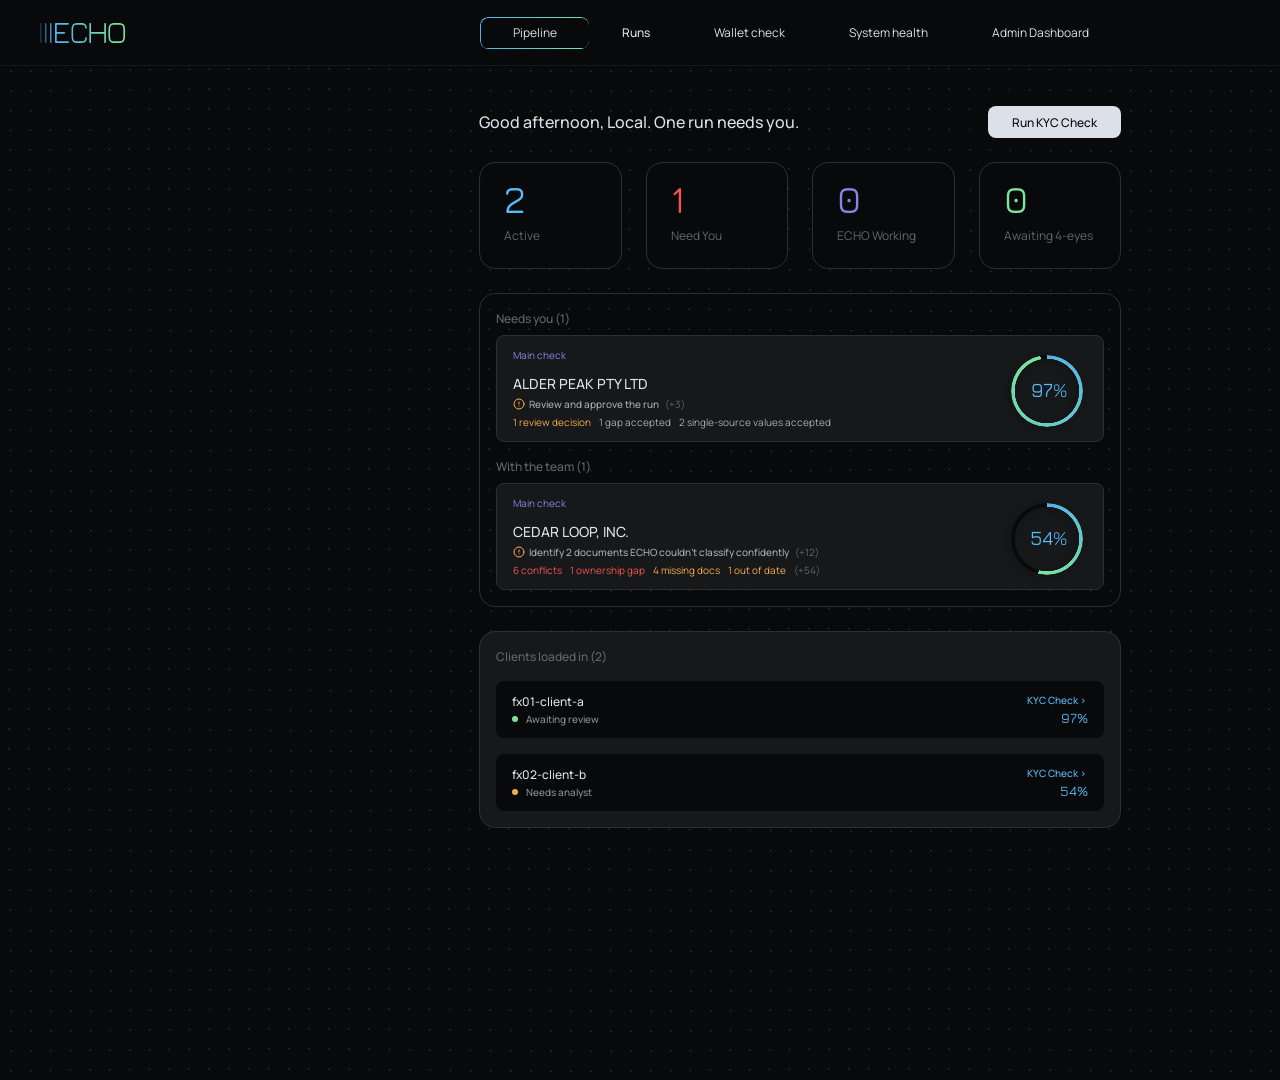
==== commit 93263462: "feat: Pipeline dot grid resting dots brighter (14% opacity) Co-Authored-By: Claude Sonnet 5.5 <norep" ====
--- a/prototypes/general-information.html
+++ b/prototypes/general-information.html
@@ -2962,7 +2962,7 @@
 (function(){
   const cv = document.querySelector('.bg-grid'); if (!cv) return;
   const scr = document.querySelector('[data-screen="pipeline"]'), ctx = cv.getContext('2d');
-  const GAP = 20, R = 210, PUSH = 12, BASE = 0.07, PEAK = 0.85;
+  const GAP = 20, R = 210, PUSH = 12, BASE = 0.14, PEAK = 0.85;
   const still = matchMedia('(prefers-reduced-motion: reduce)').matches;
   let W = 0, H = 0, dpr = 1, mx = -9999, my = -9999, sx = -9999, sy = -9999, raf = 0;
   function size(){ dpr = Math.min(devicePixelRatio || 1, 2); W = cv.clientWidth; H = cv.clientHeight; cv.width = W * dpr; cv.height = H * dpr; ctx.setTransform(dpr, 0, 0, dpr, 0, 0); }
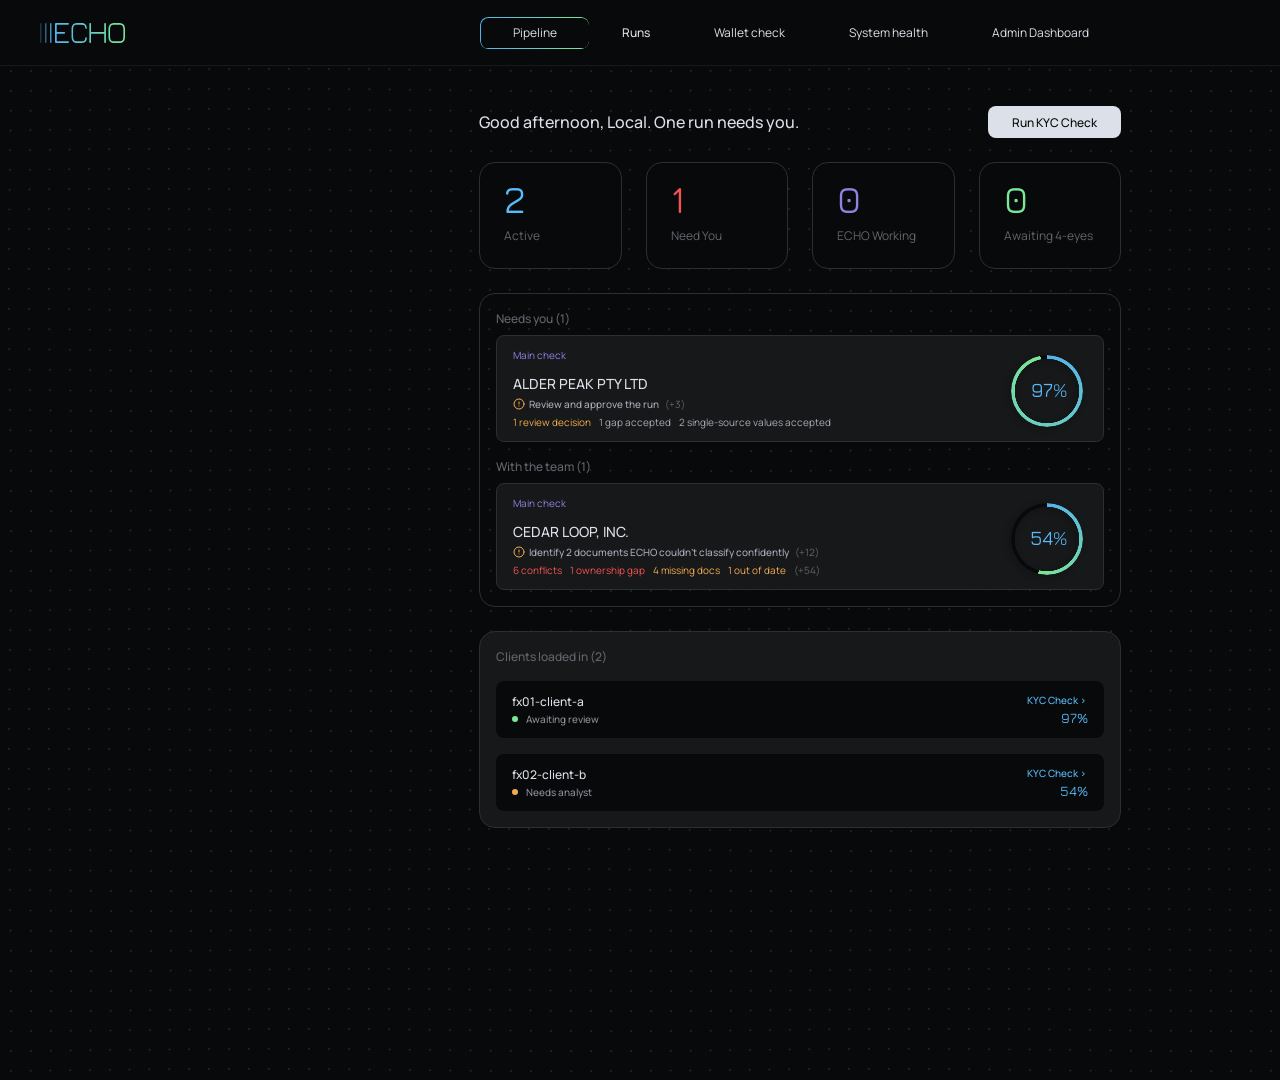
==== commit 7167580a: "fix: Pipeline background fills the whole window height (min 1080px or 100vh) Co-Authored-By: Claude " ====
--- a/prototypes/general-information.html
+++ b/prototypes/general-information.html
@@ -2347,7 +2347,7 @@
 </div>
 
 </div>
-<div class="screen-pipeline" data-screen="pipeline" style="height:auto;min-height:1080px" hidden>
+<div class="screen-pipeline" data-screen="pipeline" style="height:auto;min-height:max(1080px,100vh)" hidden>
   <div class="bg-photo"><canvas class="bg-grid" aria-hidden="true"></canvas></div>
   <header class="app-header app-header--sticky">
     <div class="app-header__logo"><img src="../design-system/assets/logo.svg" alt="Echo"></div>
